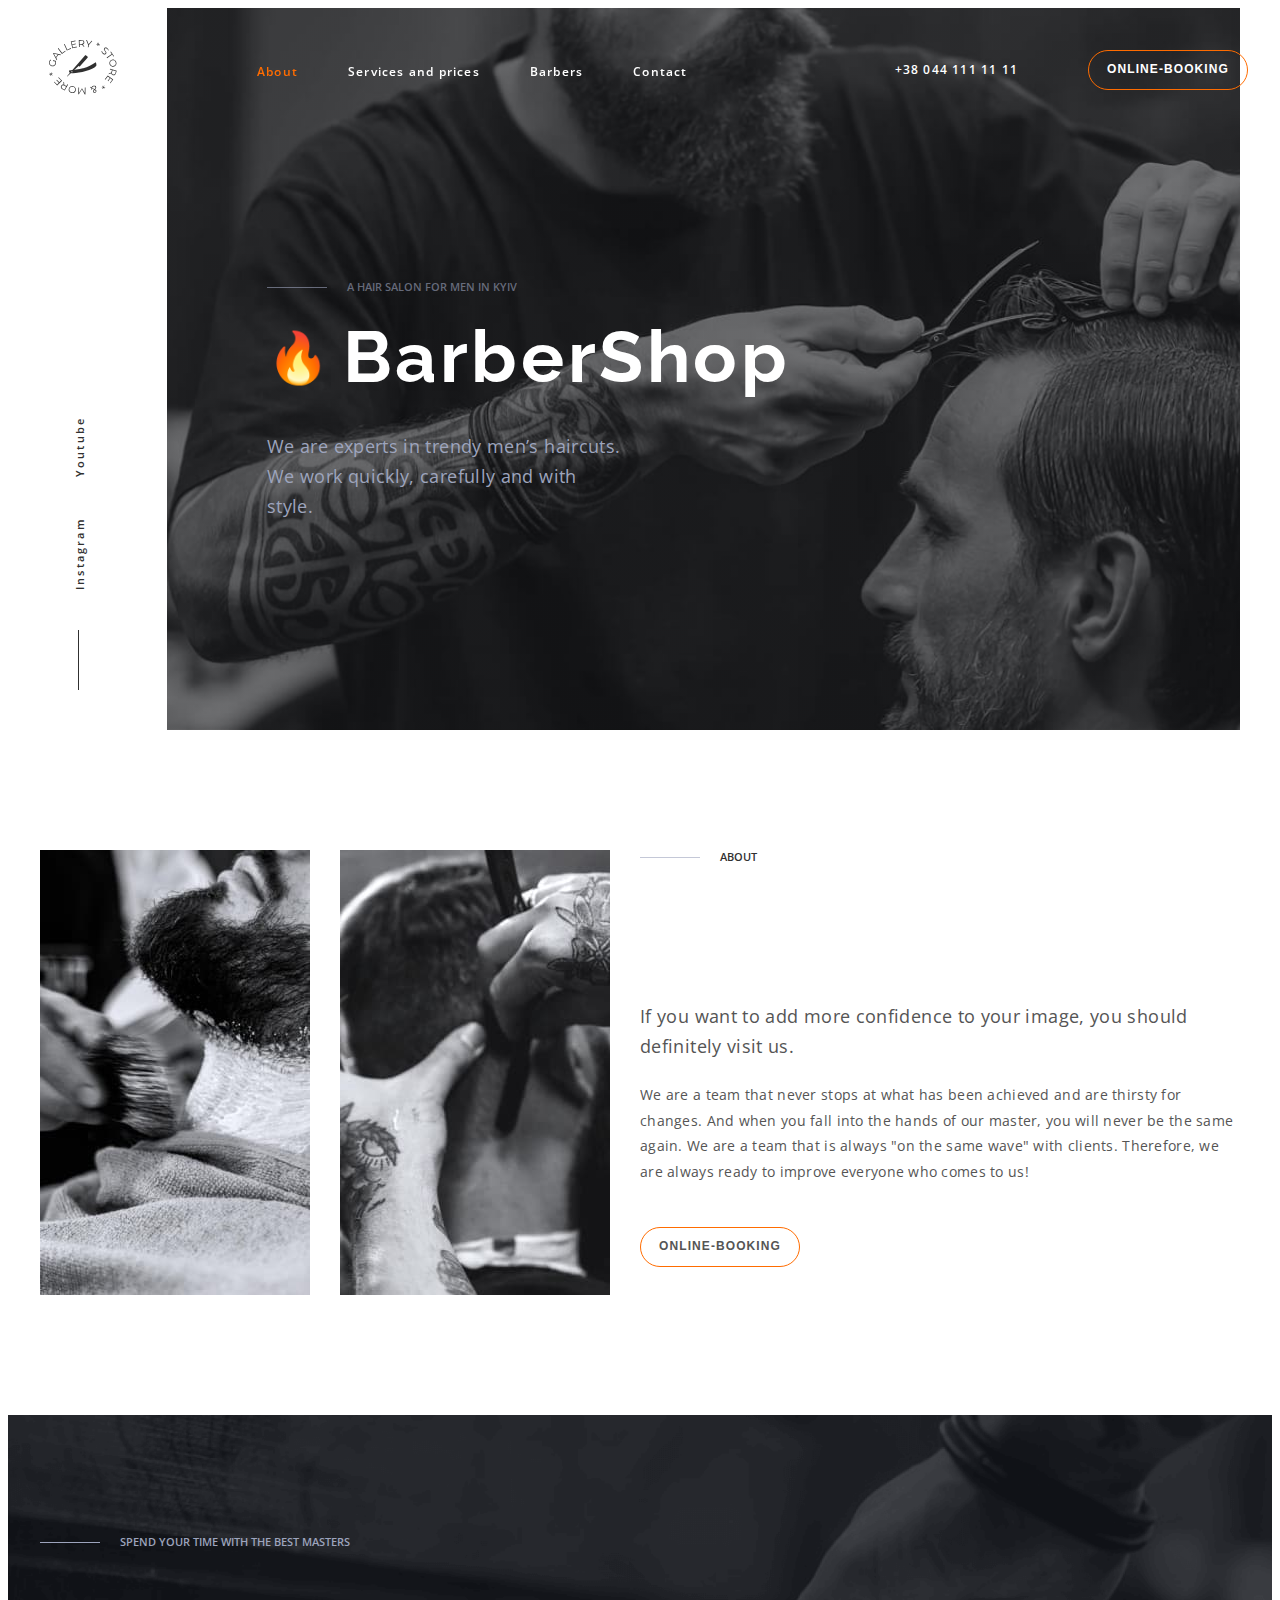
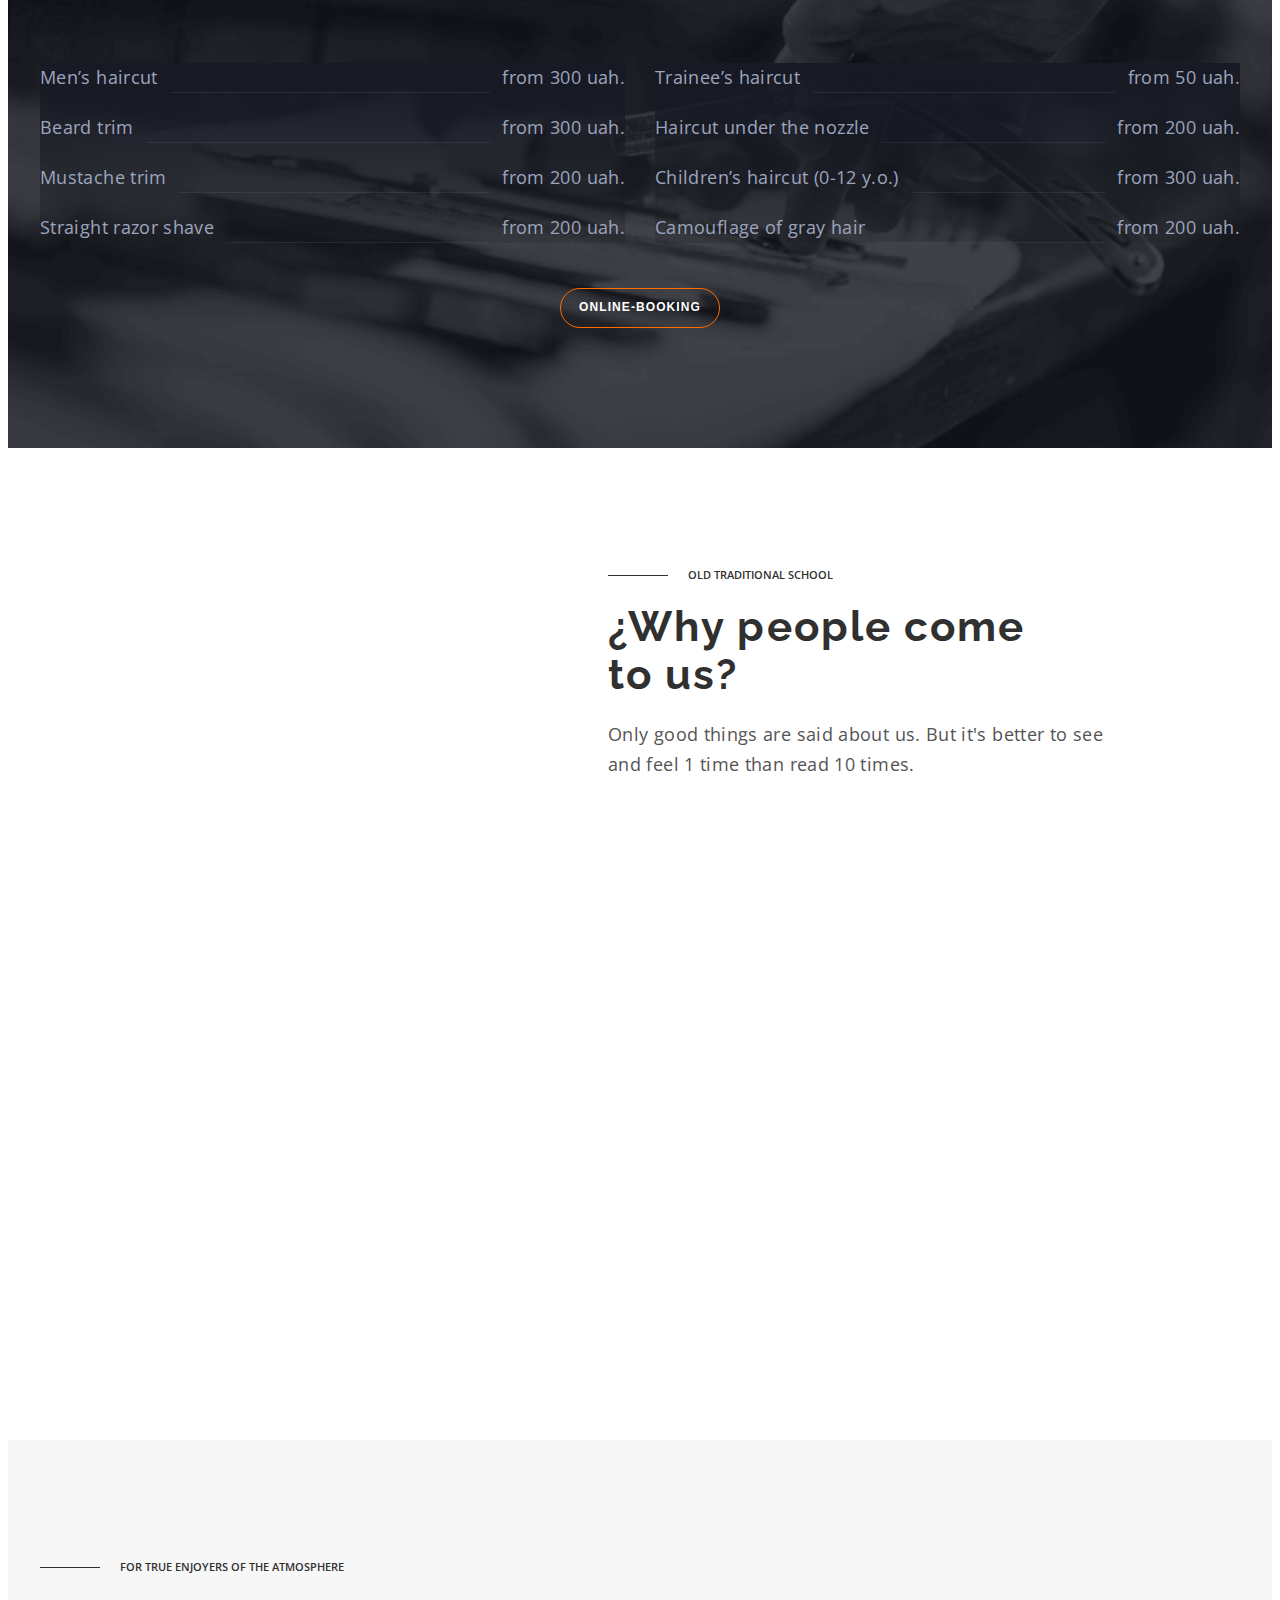
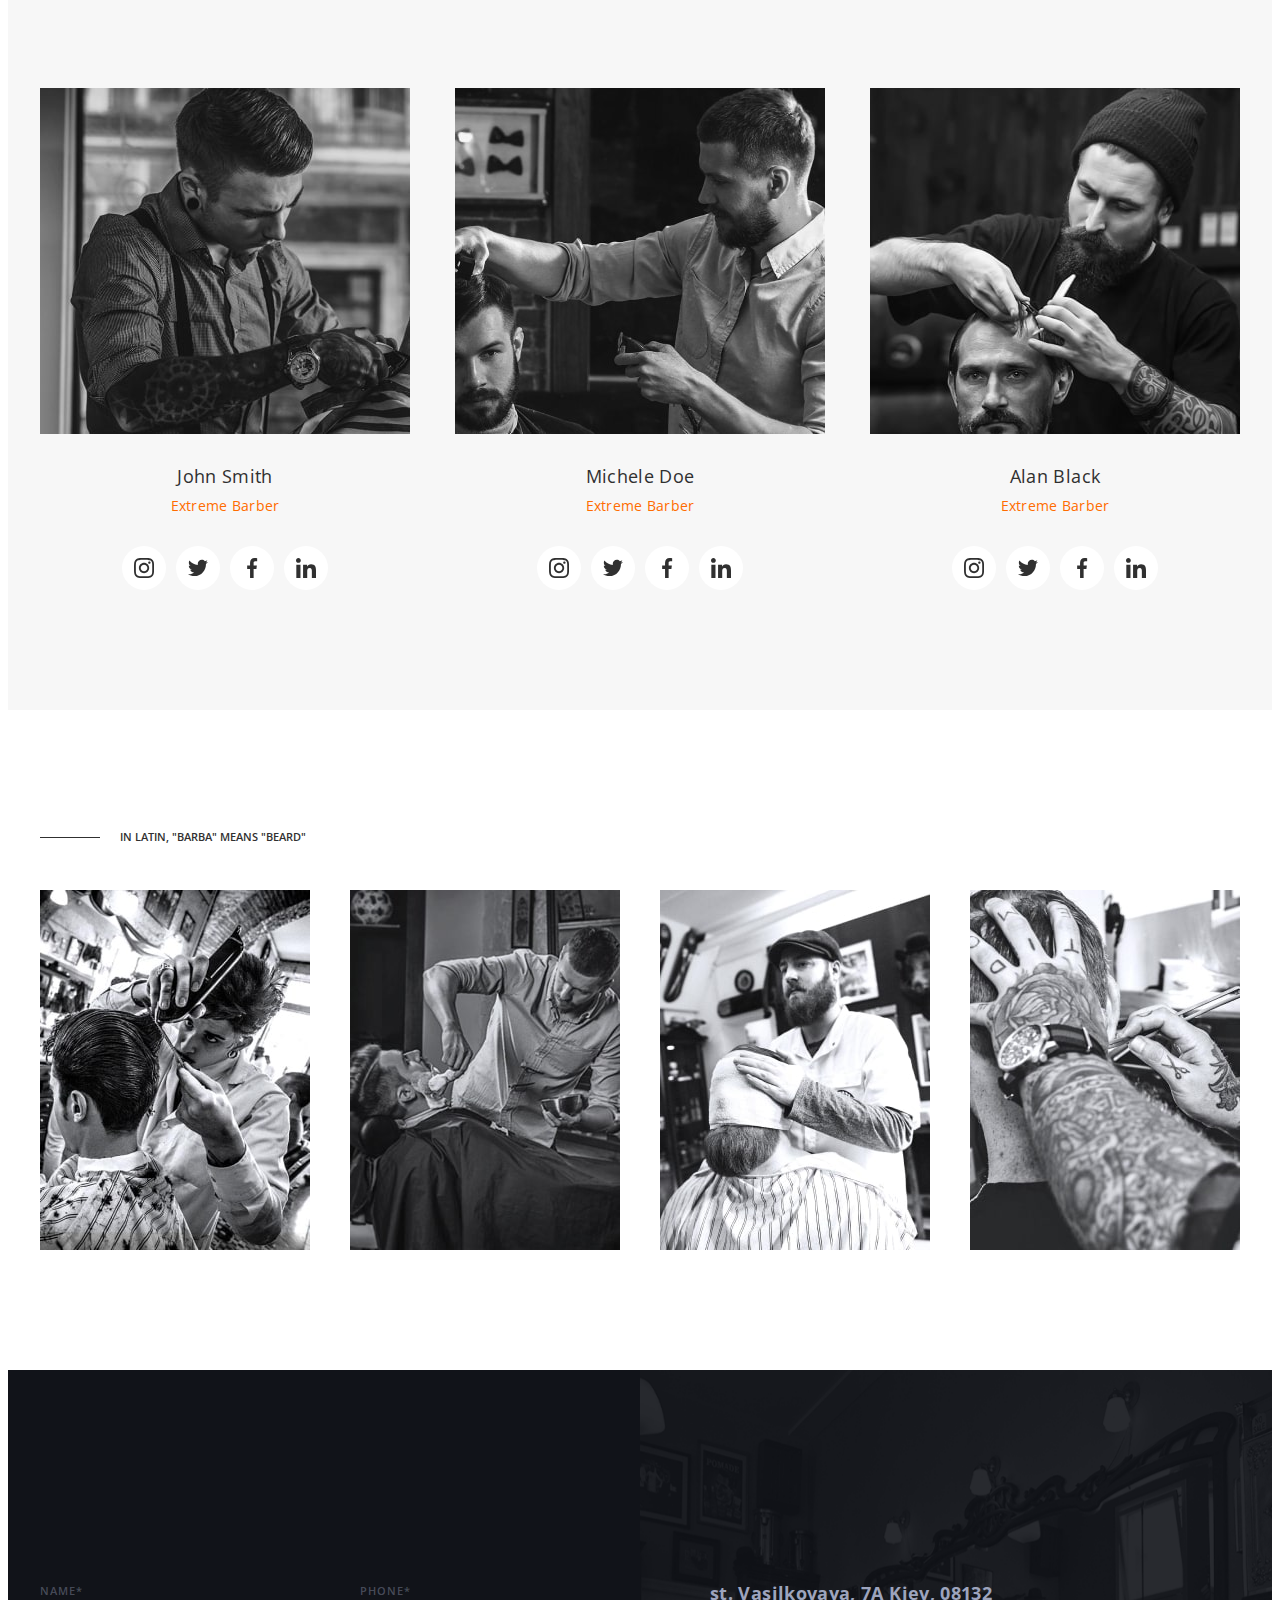
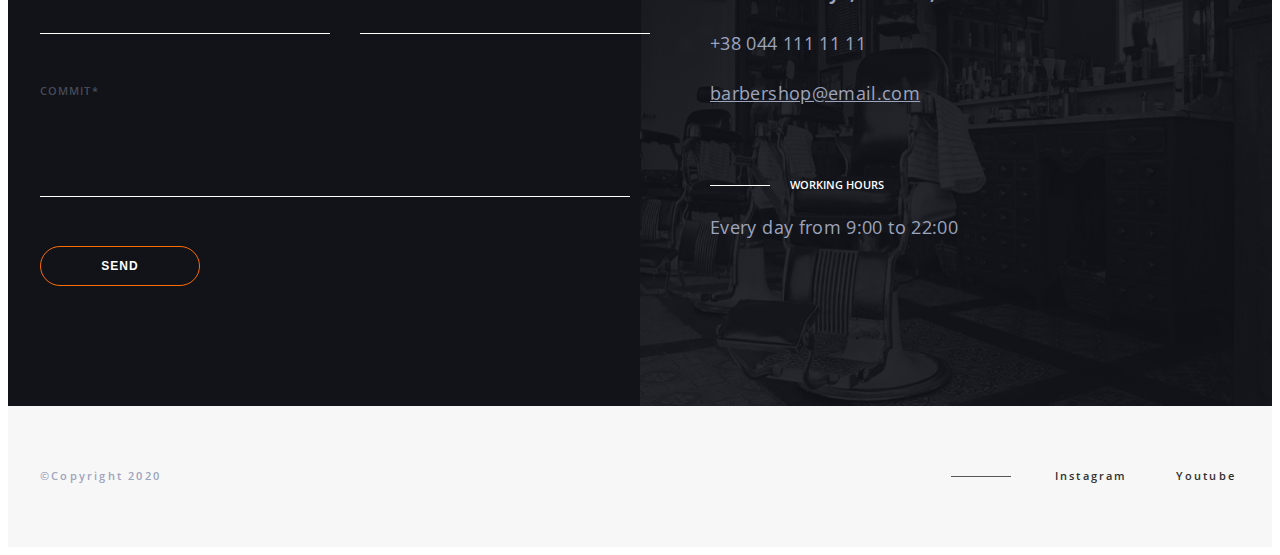
==== index.html @ 50bf875e "change" ====
<!DOCTYPE html>
<html lang="en">
  <head>
    <meta charset="UTF-8" />
    <meta http-equiv="X-UA-Compatible" content="IE=edge" />
    <meta name="viewport" content="width=device-width, initial-scale=1.0" />
    <title lang="en">&#128293;barbershop</title>
    <link rel="preconnect" href="https://fonts.googleapis.com" />
    <link rel="preconnect" href="https://fonts.gstatic.com" crossorigin />
    <link
      href="https://fonts.googleapis.com/css2?family=Open+Sans:wght@400;600;700&family=Raleway:wght@700&display=swap"
      rel="stylesheet"
    />
    <link
      rel="stylesheet"
      href="https://cdnjs.cloudflare.com/ajax/libs/modern-normalize/2.0.0/modern-normalize.min.css"
      integrity="sha512-4xo8blKMVCiXpTaLzQSLSw3KFOVPWhm/TRtuPVc4WG6kUgjH6J03IBuG7JZPkcWMxJ5huwaBpOpnwYElP/m6wg=="
      crossorigin="anonymous"
      referrerpolicy="no-referrer"
    />
    <link href="https://unpkg.com/aos@2.3.1/dist/aos.css" rel="stylesheet" />
    <link rel="stylesheet" href="./css/main.min.css" />
  </head>
  <body>
    <!-- HEADER -->
    <header class="header">
      <div class="container">
        <nav>
          <a class="header-logo" href="#">
            <svg class="header-icon" width="69" height="55">
              <use href="./images/symbol-defs.svg#icon-Logo"></use>
            </svg>
          </a>
          <ul class="header-list" data-aos="zoom-in">
            <li class="header-item">
              <a class="header-item-link link current" href="#About">About</a>
            </li>
            <li class="header-item">
              <a class="header-item-link link" href="#Services"
                >Services and prices</a
              >
            </li>
            <li class="header-item">
              <a class="header-item-link link" href="#Barbers">Barbers</a>
            </li>
            <li class="header-item">
              <a class="header-item-link link" href="#Contact">Contact</a>
            </li>
          </ul>
        </nav>
        <a class="header-tel link" href="tel:+380441111111"
          >+38 044 111 11 11</a
        >
        <button class="btn btn-header" data-open-modal type="button">
          Online-booking
        </button>
      </div>
    </header>
    <!-- MAIN -->
    <main>
      <!-- SECTION HERO -->
      <section class="hero">
        <div class="container hero-container">
          <div class="hero-network">
            <ul class="hero-list">
              <li class="hero-item">
                <a
                  class="hero-link link"
                  href="https://www.instagram.com/"
                  target="_blank"
                  rel="noopener noreferrer nofollow"
                  >Instagram</a
                >
              </li>
              <li class="hero-item">
                <a
                  class="hero-link link"
                  href="https://www.youtube.com/"
                  target="_blank"
                  rel="noopener noreferrer nofollow"
                  >Youtube</a
                >
              </li>
            </ul>
          </div>
          <div class="hero-content">
            <p class="hero-text-top">A hair salon for men in Kyiv</p>
            <h1 class="hero-title" data-aos="zoom-out">BarberShop</h1>
            <p class="hero-text-buttom">
              We are experts in trendy men’s haircuts. We work quickly,
              carefully and with style.
            </p>
          </div>
        </div>
      </section>
      <!-- SECTION ABOUT -->
      <section class="about" id="About">
        <div class="container about-container">
          <ul class="about-list">
            <li>
              <img
                src="./images/about-img-1.jpeg"
                alt="photo about us"
                width="270"
              />
            </li>
            <li>
              <img
                src="./images/about-img-2.jpeg"
                alt="photo about us"
                width="270"
              />
            </li>
          </ul>
          <div class="about-text">
            <p class="about-text-top">About</p>
            <h2 class="about-text-title" data-aos="fade-right">
              Best Barbershop in your city
            </h2>
            <p class="about-text-two">
              If you want to add more confidence to your image, you should
              definitely visit us.
            </p>
            <p class="about-text-bottom">
              We are a team that never stops at what has been achieved and are
              thirsty for changes. And when you fall into the hands of our
              master, you will never be the same again. We are a team that is
              always "on the same wave" with clients. Therefore, we are always
              ready to improve everyone who comes to us!
            </p>
            <button class="btn btn-primary" type="button">
              ONLINE-BOOKING
            </button>
          </div>
        </div>
      </section>
      <!-- SECTION PRICES -->
      <section class="prices" id="Services">
        <div class="container prices-container">
          <p class="text">Spend your time with the best masters</p>
          <h2 class="prices-title" data-aos="fade-right">
            Services and prices
          </h2>
          <div class="prices-block">
            <ul class="prices-list prices-list-gradientleft">
              <li class="prices-item">
                <p class="prices-text">Men’s haircut</p>
                <p class="prices-text z">from 300 uah.</p>
              </li>
              <li class="prices-item">
                <p class="prices-text">Beard trim</p>
                <p class="prices-text z">from 300 uah.</p>
              </li>
              <li class="prices-item">
                <p class="prices-text">Mustache trim</p>
                <p class="prices-text">from 200 uah.</p>
              </li>
              <li class="prices-item">
                <p class="prices-text">Straight razor shave</p>
                <p class="prices-text">from 200 uah.</p>
              </li>
            </ul>
            <ul class="prices-list prices-list-gradientright">
              <li class="prices-item">
                <p class="prices-text">Trainee’s haircut</p>
                <p class="prices-text">from 50 uah.</p>
              </li>
              <li class="prices-item">
                <p class="prices-text">Haircut under the nozzle</p>
                <p class="prices-text">from 200 uah.</p>
              </li>
              <li class="prices-item">
                <p class="prices-text">Children’s haircut (0-12 y.o.)</p>
                <p class="prices-text">from 300 uah.</p>
              </li>
              <li class="prices-item">
                <p class="prices-text">Camouflage of gray hair</p>
                <p class="prices-text">from 200 uah.</p>
              </li>
            </ul>
          </div>
          <button class="btn btn-prices" data-open-modal type="button">
            online-booking
          </button>
        </div>
      </section>
      <!-- SECTION OLD TRADITIONAL SCHOOL -->
      <section class="oldschool">
        <div class="container oldschool-container">
          <ul
            class="oldschool-list"
            data-aos="flip-left"
            data-aos-easing="ease-out-cubic"
            data-aos-duration="2000"
          >
            <li class="oldschool-item">
              <span class="oldschool-span">600</span>
              <p class="oldschool-item-text">Satisfied customers per day</p>
            </li>
            <li class="oldschool-item">
              <span class="oldschool-span">50</span>
              <p class="oldschool-item-text">Awards for excellent service</p>
            </li>
            <li class="oldschool-item">
              <span class="oldschool-span">20</span>
              <p class="oldschool-item-text">Kyiv’s best barbers</p>
            </li>
            <li class="oldschool-item">
              <span class="oldschool-span">100</span>
              <p class="oldschool-item-text">Gifts for regular customers</p>
            </li>
          </ul>
          <div class="oldschool-block">
            <p class="oldschool-text">Old traditional school</p>
            <h2 class="oldschool-title">¿Why people come to us?</h2>
            <p class="oldschool-text-buttom">
              Only good things are said about us. But it's better to see and
              feel 1 time than read 10 times.
            </p>
          </div>
        </div>
      </section>
      <!-- SECTION OUR BARBERS -->
      <section class="barbers" id="Barbers">
        <div class="container">
          <p class="barbers-text">For true enjoyers of the atmosphere</p>
          <h2 class="barbers-title" data-aos="fade-right">Our barbers</h2>
          <ul class="barbers-list">
            <li class="barbers-item">
              <div class="barbers-block-overlame">
                <img
                  src="./images/barbers-img-1.jpeg"
                  alt="photo John Smith"
                  width="370"
                />
                <p class="barber-text-overlame">
                  Lorem ipsum dolor sit amet consectetur, adipisicing elit. Ea
                  voluptate quas sint molestiae vero. Ea itaque provident
                  quidem! Ut quaerat quo neque facere fugit necessitatibus
                  consectetur, corrupti voluptas reprehenderit sed ab similique
                  officia distinctio ipsam alias est. Similique, totam
                  architecto! Lorem ipsum dolor sit amet consectetur adipisicing
                  elit. Illum sapiente possimus iure nobis quo nam quaerat vel,
                  minus eligendi nesciunt repudiandae doloribus repellat magnam
                  voluptatem tempora! Repellendus est fugiat cumque?200 Lorem
                  ipsum dolor sit amet consectetur adipisicing elit. Facilis,
                  placeat fuga non laudantium ratione id molestias nulla eius
                  aliquam voluptatum nihil explicabo asperiores eaque accusamus
                  maxime, eligendi quod tenetur perspiciatis distinctio adipisci
                  eveniet neque veniam. Accusamus, placeat nam itaque fugit sed
                  explicabo natus unde quod. Et laborum repudiandae vitae! Autem
                  atque laborum dolores incidunt. Distinctio eligendi ea quam
                  dolorem sapiente nihil, rem sit dolor similique! Beatae,
                  consequatur laborum officiis incidunt tempora, illo, totam ad
                  ipsum obcaecati velit recusandae nesciunt temporibus vel rem
                  quis autem atque blanditiis numquam minus eum ea inventore!
                  Sapiente facilis unde mollitia quas recusandae similique totam
                  sit debitis exercitationem ratione in, voluptates distinctio
                  sunt labore perferendis accusamus numquam eius. Recusandae
                  earum molestias dignissimos labore fugit eveniet ipsa
                  architecto aperiam nulla fuga libero qui debitis doloremque
                  modi, quaerat consectetur dolorum natus sed maxime! Est sunt
                  quibusdam earum, nostrum quis eveniet vel numquam quisquam
                  hic, facilis voluptates, maxime rerum veritatis. Minima
                  exercitationem quae ratione eum. In, veritatis. Tenetur
                  aliquid reprehenderit distinctio mollitia aliquam perspiciatis
                  fugiat, corporis doloribus saepe cupiditate quod repudiandae
                  magni voluptate quidem eius maxime ratione eaque repellat
                  consequuntur laborum vero suscipit, sint reiciendis quis.
                  Quos, tempora ipsa debitis dignissimos distinctio adipisci
                  nobis natus aliquid minima dolores beatae!
                </p>
              </div>
              <div>
                <h3 class="barbers-title-two">John Smith</h3>
                <p class="barbers-text-two">Extreme Barber</p>
                <ul class="barbers-list-network">
                  <li class="barbers-item-network">
                    <a class="barbers-link link" href="#">
                      <svg class="barbers-icon" width="20" height="20">
                        <use
                          href="./images/symbol-defs.svg#icon-instagram"
                        ></use>
                      </svg>
                    </a>
                  </li>
                  <li class="barbers-item-network">
                    <a class="barbers-link link" href="">
                      <svg class="barbers-icon" width="20" height="20">
                        <use href="./images/symbol-defs.svg#icon-twitter"></use>
                      </svg>
                    </a>
                  </li>
                  <li class="barbers-item-network">
                    <a class="barbers-link link" href="">
                      <svg class="barbers-icon" width="20" height="20">
                        <use
                          href="./images/symbol-defs.svg#icon-facebook"
                        ></use>
                      </svg>
                    </a>
                  </li>
                  <li class="barbers-item-network">
                    <a class="barbers-link link" href="">
                      <svg class="barbers-icon" width="20" height="20">
                        <use
                          href="./images/symbol-defs.svg#icon-linkedin"
                        ></use>
                      </svg>
                    </a>
                  </li>
                </ul>
              </div>
            </li>
            <li class="barbers-item">
              <div class="barbers-block-overlame">
                <img
                  src="./images/barbers-img-2.jpeg"
                  alt="photo Michele Doe"
                  width="370"
                />
                <p class="barber-text-overlame">
                  Lorem ipsum dolor sit amet consectetur, adipisicing elit. Ea
                  voluptate quas sint molestiae vero. Ea itaque provident
                  quidem! Ut quaerat quo neque facere fugit necessitatibus
                  consectetur, corrupti voluptas reprehenderit sed ab similique
                  officia distinctio ipsam alias est. Similique, totam
                  architecto!
                </p>
              </div>
              <div>
                <h3 class="barbers-title-two">Michele Doe</h3>
                <p class="barbers-text-two">Extreme Barber</p>
                <ul class="barbers-list-network">
                  <li class="barbers-item-network">
                    <a class="barbers-link link" href="">
                      <svg class="barbers-icon" width="20" height="20">
                        <use
                          href="./images/symbol-defs.svg#icon-instagram"
                        ></use>
                      </svg>
                    </a>
                  </li>
                  <li class="barbers-item-network">
                    <a class="barbers-link link" href="">
                      <svg class="barbers-icon" width="20" height="20">
                        <use href="./images/symbol-defs.svg#icon-twitter"></use>
                      </svg>
                    </a>
                  </li>
                  <li class="barbers-item-network">
                    <a class="barbers-link link" href="">
                      <svg class="barbers-icon" width="20" height="20">
                        <use
                          href="./images/symbol-defs.svg#icon-facebook"
                        ></use>
                      </svg>
                    </a>
                  </li>
                  <li class="barbers-item-network">
                    <a class="barbers-link link" href="">
                      <svg class="barbers-icon" width="20" height="20">
                        <use
                          href="./images/symbol-defs.svg#icon-linkedin"
                        ></use>
                      </svg>
                    </a>
                  </li>
                </ul>
              </div>
            </li>
            <li class="barbers-item">
              <div class="barbers-block-overlame">
                <img
                  src="./images/barbers-img-3.jpeg"
                  alt="photo Alan Black"
                  width="370"
                />
                <p class="barber-text-overlame">
                  Lorem ipsum dolor sit amet consectetur, adipisicing elit. Ea
                  voluptate quas sint molestiae vero. Ea itaque provident
                  quidem! Ut quaerat quo neque facere fugit necessitatibus
                  consectetur, corrupti voluptas reprehenderit sed ab similique
                  officia distinctio ipsam alias est. Similique, totam
                  architecto!
                </p>
              </div>
              <div>
                <h3 class="barbers-title-two">Alan Black</h3>
                <p class="barbers-text-two">Extreme Barber</p>
                <ul class="barbers-list-network">
                  <li class="barbers-item-network">
                    <a class="barbers-link link" href="">
                      <svg class="barbers-icon" width="20" height="20">
                        <use
                          href="./images/symbol-defs.svg#icon-instagram"
                        ></use>
                      </svg>
                    </a>
                  </li>
                  <li class="barbers-item-network">
                    <a class="barbers-link link" href="">
                      <svg class="barbers-icon" width="20" height="20">
                        <use href="./images/symbol-defs.svg#icon-twitter"></use>
                      </svg>
                    </a>
                  </li>
                  <li class="barbers-item-network">
                    <a class="barbers-link link" href="">
                      <svg class="barbers-icon" width="20" height="20">
                        <use
                          href="./images/symbol-defs.svg#icon-facebook"
                        ></use>
                      </svg>
                    </a>
                  </li>
                  <li class="barbers-item-network">
                    <a class="barbers-link link" href="">
                      <svg class="barbers-icon" width="20" height="20">
                        <use
                          href="./images/symbol-defs.svg#icon-linkedin"
                        ></use>
                      </svg>
                    </a>
                  </li>
                </ul>
              </div>
            </li>
          </ul>
        </div>
      </section>

      <!-- SECTION PHOTOS -->
      <section class="photos">
        <div class="container">
          <h2 class="visually-hidden">Gallery</h2>
          <p class="photos-text">In Latin, "barba" means "beard"</p>
          <ul class="photos-list">
            <li class="photos-item">
              <img
                src="./images/gallery-img-1.jpeg"
                alt="haircut"
                width="270"
              />
            </li>
            <li class="photos-item">
              <img
                src="./images/gallery-img-2.jpeg"
                alt="haircut"
                width="270"
              />
            </li>
            <li class="photos-item">
              <img
                src="./images/gallery-img-3.jpeg"
                alt="haircut"
                width="270"
              />
            </li>
            <li class="photos-item">
              <img
                src="./images/gallery-img-4.jpeg"
                alt="haircut"
                width="270"
              />
            </li>
          </ul>
        </div>
      </section>
      <!-- SECTION CONTACTS -->
      <section class="section-contacts" id="Contact">
        <div class="container contacts-container">
          <div class="left-contacts">
            <h2 class="left-contacts-title" data-aos="fade-right">
              Online-booking
            </h2>
            <form>
              <div class="form-booking">
                <label class="form-booking-label">
                  Name*
                  <input type="text" name="name" />
                </label>
                <label class="form-booking-label">
                  Phone*
                  <input type="tel" name="tel" />
                </label>
              </div>
              <div class="form-commit">
                <label class="form-commit-label">
                  Commit*
                  <textarea name="commit"></textarea>
                </label>
              </div>
            </form>
            <button class="btn btn-footer" data-open-modal type="button">
              send
            </button>
          </div>
          <div class="right-contacts">
            <h2 class="contacts-title" data-aos="fade-right">Contacts</h2>
            <address class="address">
              <ul class="address-list">
                <li class="address-item">
                  <a
                    class="address-link location link"
                    href="https://goo.gl/maps/URWSLenL7cw4LXXL9"
                    target="_blank"
                    rel="noopener noreferrer nofollow"
                  >
                    st. Vasilkovaya, 7A Kiev, 08132
                  </a>
                </li>
                <li class="address-item">
                  <a class="address-link link" href="tel:+380441111111">
                    +38 044 111 11 11
                  </a>
                </li>
                <li class="address-item">
                  <a
                    class="address-link link underline-email"
                    href="mailto:barbershop@email.com"
                  >
                    barbershop@email.com
                  </a>
                </li>
              </ul>
            </address>
            <p class="address-text-work">Working hours</p>
            <p class="address-text-time">Every day from 9:00 to 22:00</p>
          </div>
        </div>
      </section>
    </main>
    <!-- SECTION FOOTER -->
    <footer>
      <div class="footer container">
        <p class="footer-text">&#169;Copyright 2020</p>
        <ul class="footer-list">
          <li class="footer-item">
            <a
              class="link"
              href="https://www.instagram.com/"
              target="_blank"
              rel="noopener noreferrer nofollow"
              >Instagram</a
            >
          </li>
          <li class="footer-item">
            <a
              class="link z"
              href="https://www.youtube.com/"
              target="_blank"
              rel="noopener noreferrer nofollow"
              >Youtube</a
            >
          </li>
        </ul>
      </div>
    </footer>
    <div class="backdrop is-hidden" data-backdrop>
      <div class="modal">
        <button type="button" class="modal-btn" data-close-modal>X</button>
        <p class="modal-text">Make an appointment for a haircut</p>

        <form>
          <div class="form-frame">
            <input
              class="form-input"
              type="text"
              name="user-name"
              autofocus
              placeholder=" "
              required
            />
            <label class="form-label">
              Name
              <!-- <span>
                <svg width="18" height="18">
                  <use href="./images/symbol-defs.svg#icon-user"></use>
                </svg>
              </span> -->
            </label>
          </div>
          <div class="form-frame">
            <input
              class="form-input"
              type="tel"
              name="user-tel"
              placeholder=" "
              required
            />
            <label class="form-label">
              Phone
              <!-- <span>
                <svg width="18" height="18">
                  <use href="./images/symbol-defs.svg#icon-phone-modal"></use>
                </svg>
              </span> -->
            </label>
          </div>
          <div class="form-frame">
            <input
              class="form-input"
              type="email"
              name="user-mail"
              placeholder=" "
              required
            />
            <label class="form-label">
              Email
              <!-- <span>
                <svg class="modal-icon" width="18" height="18">
                  <use href="./images/symbol-defs.svg#icon-email"></use>
                </svg>
              </span> -->
            </label>
          </div>
          <div class="form-texarea">
            <textarea
              class="form-input"
              name="commit"
              placeholder="Commit..."
              rows="10"
            ></textarea>
          </div>
          <div class="form-frame">
            <input
              class="form-accept visually-hidden"
              type="checkbox"
              name="policy"
              id="vector"
            />
            <label for="vector" id="policy" class="check-text">
              <span>
                <svg class="check-icon">
                  <use href="./images/symbol-defs.svg#icon-vector"></use>
                </svg>
              </span>
              I accept the terms

              <a href="#" class="police-link">policy</a>
            </label>
          </div>

          <button type="submit" class="btn btn-form">Send</button>
        </form>
      </div>
    </div>
    <script>
      (() => {
        const refs = {
          openModalBtn: document.querySelector("[data-open-modal]"),
          closeModalBtn: document.querySelector("[data-close-modal]"),
          backdrop: document.querySelector("[data-backdrop]"),
        };

        refs.openModalBtn.addEventListener("click", toggleModal);
        refs.closeModalBtn.addEventListener("click", toggleModal);

        refs.backdrop.addEventListener("click", logBackdropClick);

        function toggleModal() {
          document.body.classList.toggle("modal-open");
          refs.backdrop.classList.toggle("is-hidden");
        }
        //  function toggleModal() {
        //    refs.backdrop.classList.toggle("is-hidden");
        //  }
      })();
    </script>
    <script src="https://unpkg.com/aos@2.3.1/dist/aos.js"></script>
    <script>
      AOS.init();
    </script>
  </body>
</html>
---- css/main.min.css ----
body{font-family:OpenSans-Regular400;font-family:"Open Sans",sans-serif;background-color:var(--bodycolor)}p,h1,h2,h3,h4,h5,h6{margin:0}ul,ol{margin:0;padding-left:0}button{cursor:pointer;margin:0;padding:0}img{display:block}a{text-decoration:none}ul{list-style:none}@font-face{font-family:OpenSans-Regular400;src:url(./fonts/Open_Sans/static/OpenSans-Regular.ttf)}@font-face{font-family:OpenSans-SemiBold600;src:url(./fonts/Open_Sans/static/OpenSans-SemiBold.ttf)}@font-face{font-family:OpenSans-Bolt700;src:url(./fonts/Open_Sans/static/OpenSans-Bold.ttf)}@font-face{font-family:Raleway-Bolt700;src:url(./fonts/Raleway/static/Raleway-Bold.ttf)}:root{--body-color: #e5e5e5;--white-color: #ffffff;--barbers-section: #f7f7f7;--hover-color: #ff6c00;--accent-color: #ff6c00;--second-color: #9da4bd;--text-color: #303030;--title-color: #303030;--text-color-secondary: #555555;--font-weight600: 600;--font-weight700: 700}.container{width:1200px;padding-left:15px;padding-right:15px;margin:0 auto}.visually-hidden{position:absolute;width:1px;height:1px;margin:-1px;border:0;padding:0;white-space:nowrap;-webkit-clip-path:inset(100%);clip-path:inset(100%);clip:rect(0 0 0 0);overflow:hidden}.link{transition:color 250ms linear}.link:hover,.link:focus{color:var(--hover-color)}.link :active{color:#f18132}.btn{font-weight:600;font-size:12px;line-height:1.33;letter-spacing:.09em;text-transform:uppercase;cursor:pointer;min-width:160px;height:40px;border:1px solid #ff6c00;color:var(--white-color);background-color:inherit;border-radius:25px;transition:color 250ms linear,background-color 250ms linear}.btn:hover,.btn:focus{border-radius:25px;background-color:var(--accent-color);color:var(--white-color)}.btn:active{background-color:#f18132}.btn.btn-primary{color:var(--text-color-secondary)}.btn-prices{display:block;margin:0 auto}.btn-left-contacts{background-color:inherit;border:1px solid #ff6c00;border-radius:25px;color:var(--white-color)}.btn-footer{padding:12px 38px;margin-top:44px}header .container{display:flex;align-items:center}header{position:absolute;width:100%}nav{display:flex;margin-right:auto}.header{padding-top:32px;padding-bottom:32px}.header-logo{cursor:pointer}.header-icon{fill:var(--title-color);transition:fill 250ms linear}.header-icon:hover,.header-icon:focus{fill:var(--hover-color)}.header-list{display:flex;align-items:center;margin-left:130px;gap:30px}.header-item-link.current{color:var(--hover-color)}.header-item-link,.header-tel{font-weight:600;font-size:12px;line-height:1.33;letter-spacing:.1em;color:var(--white-color);padding:10px 10px}.header-tel{margin-right:60px}.hero{background-color:#fff}.hero-container{display:flex}.hero-network{width:100%;display:flex;align-items:flex-end;padding-left:27px;padding-bottom:40px;width:100px}.hero-list{transform-origin:bottom left;transform:rotate(-90deg) translateY(100%);display:flex;align-items:center;gap:40px}.hero-list::before{content:"";width:60px;height:1px;background-color:var(--text-color)}.hero-link{font-weight:600;font-size:11px;line-height:1.36;letter-spacing:.2em;color:var(--text-color)}.hero-content{flex-grow:1;padding:272px 100px 208px 100px;background-color:rgba(25,28,38,.2);background-image:linear-gradient(rgba(25, 28, 38, 0.2), rgba(25, 28, 38, 0.2)),url(../images/Slider3.jpg);background-repeat:no-repeat;background-position:center;background-size:cover}.hero-text-top{display:flex;align-items:center;gap:20px;font-weight:600;font-size:11px;line-height:1.36;text-transform:uppercase;margin-bottom:20px;color:rgba(157,164,189,.6)}.hero-text-top::before{content:"";width:60px;height:1px;background-color:rgba(157,164,189,.6)}.hero-title{display:flex;align-items:center;gap:10px;font-family:"Raleway",sans-serif;font-weight:700;font-size:72px;line-height:1.18;letter-spacing:.05em;margin-bottom:32px;color:#fff}.hero-title::before{content:"🔥";font-size:50px;background-size:contain}.hero-text-buttom{font-size:18px;line-height:1.66;letter-spacing:.02em;max-width:360px;color:var(--second-color)}.about{padding:120px 0px;background-color:var(--white-color)}.about-container{display:flex;gap:30px}.about-list{display:flex;gap:30px}.about-text-top{display:flex;gap:20px;align-items:center;font-weight:600;font-size:11px;line-height:1.36;text-transform:uppercase;margin-bottom:20px;color:var(--text-color)}.about-text-top::before{content:"";width:60px;height:1px;background-color:rgba(157,164,189,.6)}.about-text-title{font-family:"Raleway";font-weight:700;font-size:42px;line-height:1.16;letter-spacing:.05em;margin-bottom:20px;color:var(--text-color)}.about-text-two{font-size:18px;line-height:1.66;letter-spacing:.02em;margin-bottom:20px;color:var(--text-color-secondary)}.about-text-bottom{font-size:14px;line-height:1.85;letter-spacing:.02em;margin-bottom:42px;color:var(--text-color-secondary)}.prices{background-color:#111319;background-image:url(../images/img.png),linear-gradient(#111319, #111319);background-repeat:no-repeat;background-position:center;background-size:cover;padding:120px 0}.prices .text{display:flex;align-items:center;gap:20px;font-weight:600;font-size:11px;line-height:1.36;text-transform:uppercase;margin-bottom:20px;color:var(--second-color)}.prices .text::before{content:"";width:60px;height:1px;background-color:currentColor}.prices-block{display:flex;justify-content:space-between;margin-bottom:45px}.prices-list{width:calc((100% - 30px)/2)}.prices-list-gradientleft{background-image:linear-gradient(180deg, #171a24 0%, rgba(23, 26, 36, 0.2) 100%)}.prices-list-gradientright{background-image:linear-gradient(180deg, #171a24 0%, rgba(23, 26, 36, 0.2) 100%)}.prices-item{display:flex;align-items:flex-end;justify-content:space-between}.prices-item::before{content:"";flex-grow:1;order:1;width:100px;height:1px;margin:0 12px;background:rgba(157,164,189,.12)}.prices-item:not(:last-child){margin-bottom:20px}.prices-title{font-family:"Raleway";font-weight:700;font-size:42px;line-height:1.16;letter-spacing:.05em;margin-bottom:45px;color:var(--white-color)}.prices-text{font-size:18px;line-height:1.66;letter-spacing:.02em;color:var(--second-color)}.prices-text:last-child{order:1}.oldschool{padding:120px 0;background-color:var(--white-color)}.oldschool-container{display:flex;padding-left:100px;gap:130px}.oldschool-list{display:flex;width:370px;flex-wrap:wrap;justify-content:center;background-color:#fff}.oldschool-block{max-width:500px}.oldschool-item{width:170px;height:133px;text-align:center;padding:20px 24px;background:#f7f7f7}.oldschool-item:nth-child(odd){margin-right:30px}.oldschool-item:nth-child(even){margin-top:30px}.oldschool-span{font-weight:700;font-size:42px;line-height:1.35;text-align:center;letter-spacing:.05em;color:var(--text-color)}.oldschool-item-text{font-weight:600;font-size:11px;line-height:1.36;text-align:center;color:var(--text-color)}.oldschool-text{display:flex;align-items:center;gap:20px;font-weight:600;font-size:11px;line-height:1.36;text-transform:uppercase;margin-bottom:20px;color:var(--text-color)}.oldschool-text::before{content:"";width:60px;height:1px;background-color:currentColor}.oldschool-title{font-family:"Raleway";font-weight:700;font-size:42px;max-width:430px;line-height:1.16;letter-spacing:.05em;margin-bottom:20px;color:var(--text-color)}.oldschool-text-buttom{font-size:18px;line-height:1.66;letter-spacing:.02em;color:var(--text-color-secondary)}.barbers{padding:120px 0;background-color:var(--barbers-section)}.barbers-text{display:flex;align-items:center;gap:20px;font-weight:600;font-size:11px;line-height:1.36;text-transform:uppercase;margin-bottom:20px;color:var(--text-color)}.barbers-text::before{content:"";width:60px;height:1px;background-color:currentColor}.barbers-title{font-family:"Raleway";font-weight:700;font-size:42px;line-height:1.16;letter-spacing:.05em;margin-bottom:45px;color:var(--text-color)}.barbers-list{display:flex;gap:30px;justify-content:space-between}.barbers-block-overlame{position:relative;margin-bottom:30px;overflow:hidden}.barber-text-overlame{position:absolute;width:100%;top:0;height:0;height:100%;font-size:14px;line-height:1.35;letter-spacing:.02em;color:#fff;padding:10px;background-color:rgba(255,106,0,.6784313725);transform:translateY(100%);transition:transform 250ms linear;overflow:scroll}.barbers-item:hover .barber-text-overlame{transform:translateY(0%)}.barbers-title-two{font-weight:400;font-size:18px;line-height:1.38;text-align:center;letter-spacing:.02em;margin-bottom:8px;color:var(--text-color)}.barbers-text-two{font-size:14px;line-height:1.35;text-align:center;letter-spacing:.02em;margin-bottom:30px;color:var(--accent-color)}.barbers-list-network{display:flex;gap:10px;justify-content:center}.barbers-link{width:44px;height:44px;border-radius:50%;background-color:#fff;display:flex;justify-content:center;align-items:center;fill:var(--title-color);transition:fill 250ms linear,background-color 250ms linear}.barbers-link:hover,.barbers-link:focus{fill:#fff;background-color:var(--hover-color)}.barbers-icon{fill:inherit}.photos{padding:120px 0;background-color:var(--white-color)}.photos-text{display:flex;align-items:center;gap:20px;font-weight:600;font-size:11px;line-height:1.36;text-transform:uppercase;margin-bottom:45px;color:var(--text-color)}.photos-text::before{content:"";width:60px;height:1px;background-color:currentColor}.photos-list{display:flex;gap:30px;justify-content:space-between}.section-contacts{background-color:#111319;background-image:url(../images/Bg.png);background-repeat:no-repeat;background-position:right;background-size:50% 100%;padding:120px 0}.contacts-container{display:flex}.left-contacts{max-width:570px;flex-grow:1}.left-contacts-title{font-family:"Raleway";font-weight:700;font-size:42px;line-height:1.16;letter-spacing:.05em;color:var(--white-color);margin-bottom:44px}.form-booking{display:flex;margin-bottom:44px}.form-booking-label{display:inline-block;color:rgba(157,164,189,.4);font-size:11px;font-family:Open Sans;font-weight:600;letter-spacing:1.1px;text-transform:uppercase}.form-booking-label:not(:last-child){margin-right:30px}.form-booking-label input{width:270px;padding:10px;background-color:rgba(0,0,0,0);border:0;border-bottom:1px solid #fff;color:#fff;outline:none}.form-booking-label:focus-within,.form-commit-label:focus-within{color:#fff}.form-commit-label{color:rgba(157,164,189,.4);font-size:11px;font-family:Open Sans;font-weight:600;letter-spacing:1.1px;text-transform:uppercase}.form-commit-label textarea{width:100%;min-height:76px;background-color:rgba(0,0,0,0);border:0;padding:10px;border-bottom:1px solid #fff;color:#fff;font-size:11px;font-family:Open Sans;font-weight:600;letter-spacing:1.1px;text-transform:uppercase;outline:none}.right-contacts{flex-grow:1;padding-left:100px}.contacts-title{font-family:"Raleway";font-weight:700;font-size:42px;line-height:1.16;letter-spacing:.05em;margin-bottom:40px;color:#fff}.address-item{margin-top:20px}.address-link{font-style:normal;font-size:18px;line-height:1.66;letter-spacing:.02em;color:var(--second-color)}.underline-email{text-decoration:underline}.location{font-weight:700}.address-text-work{display:flex;align-items:center;gap:20px;font-weight:600;font-size:11px;line-height:1.36;text-transform:uppercase;margin-top:70px;color:var(--white-color)}.address-text-work::before{content:"";width:60px;height:1px;background-color:currentColor}.address-text-time{font-size:18px;line-height:1.66;letter-spacing:.02em;margin-top:20px;color:var(--second-color)}.backdrop{position:fixed;top:0;left:0;width:100%;height:100%;background-color:rgba(157,164,189,.4705882353);transition:opacity 300ms linear,visibility 300ms linear}.modal{position:absolute;top:50%;left:50%;width:520px;padding:40px;background-color:#fff;transform:translate(-50%, -50%) scaleY(1);transition:transform 300ms linear;border:1px solid var(--hover-color)}.is-hidden{opacity:0;visibility:hidden;pointer-events:none}.backdrop.is-hidden .modal{transform:translate(-50%, -50%) scaleY(0)}.modal-btn{position:absolute;top:10px;right:10px;width:40px;height:40px;border:2px solid var(--hover-color);color:var(--text-color-secondary);margin:0;padding:0;border-radius:50%;transform:scale(1)}.modal-btn:hover{transform:scale(1.1)}.modal-text{color:var(--text-color-secondary);text-align:center;font-size:20px;font-family:Roboto;font-weight:700;letter-spacing:.6px;margin-bottom:40px}.form-frame{position:relative;margin-bottom:30px}.form-input{position:relative;color:var(--text-color);font-size:14px;font-family:Roboto;line-height:24px;width:100%;padding:10px 10px;border-radius:4px;border:1px solid rgba(33,33,33,.2);outline:none}.form-input:focus{border:1px solid var(--hover-color)}.form-input:focus+.form-label{transform:translateY(-40px)}.form-input:not(:-moz-placeholder-shown)+.form-label{transform:translateY(-40px)}.form-input:not(:-ms-input-placeholder)+.form-label{transform:translateY(-40px)}.form-input:not(:placeholder-shown)+.form-label{transform:translateY(-40px)}.form-label{position:absolute;top:50%;left:0;color:#757575;font-size:12px;font-family:Roboto;letter-spacing:.12px;transform:translateY(-50%);padding-left:10px}.form-texarea{margin-bottom:5px}textarea{resize:none}.btn-form{background-color:#ff6c00;transition:color 250ms linear,background-color 250ms linear}.btn-form:hover,.btn-form:focus{background-color:var(--white-color);color:var(--text-color-secondary)}.btn-form:active{background-color:#f9f5f2}.check-text{color:#757575;font-size:12px;font-family:Roboto;letter-spacing:.12px}.check-text span{border-radius:4px}.police-link{text-decoration:underline}.check-icon{width:12px;height:12px;border-radius:2px;border:1px solid var(--text-color-secondary);fill:rgba(0,0,0,0)}.form-accept:checked+.check-text span .check-icon{background-color:#ff6c00;border:none;fill:#fff}footer{background-color:var(--barbers-section)}.footer{display:flex;justify-content:space-between;align-items:baseline;align-items:center;padding:55px 15px}.footer-text{font-weight:600;font-size:11px;line-height:1.36;letter-spacing:.2em;color:var(--second-color)}.footer-list{display:flex;align-items:center;gap:40px}.footer-list::before{content:"";width:60px;height:1px;background-color:#555}.footer-item{display:flex}.footer-item .link{padding:8px 4px}.footer-item a{font-weight:600;font-size:11px;line-height:1.36;letter-spacing:.2em;color:var(--text-color)}/*# sourceMappingURL=main.min.css.map */
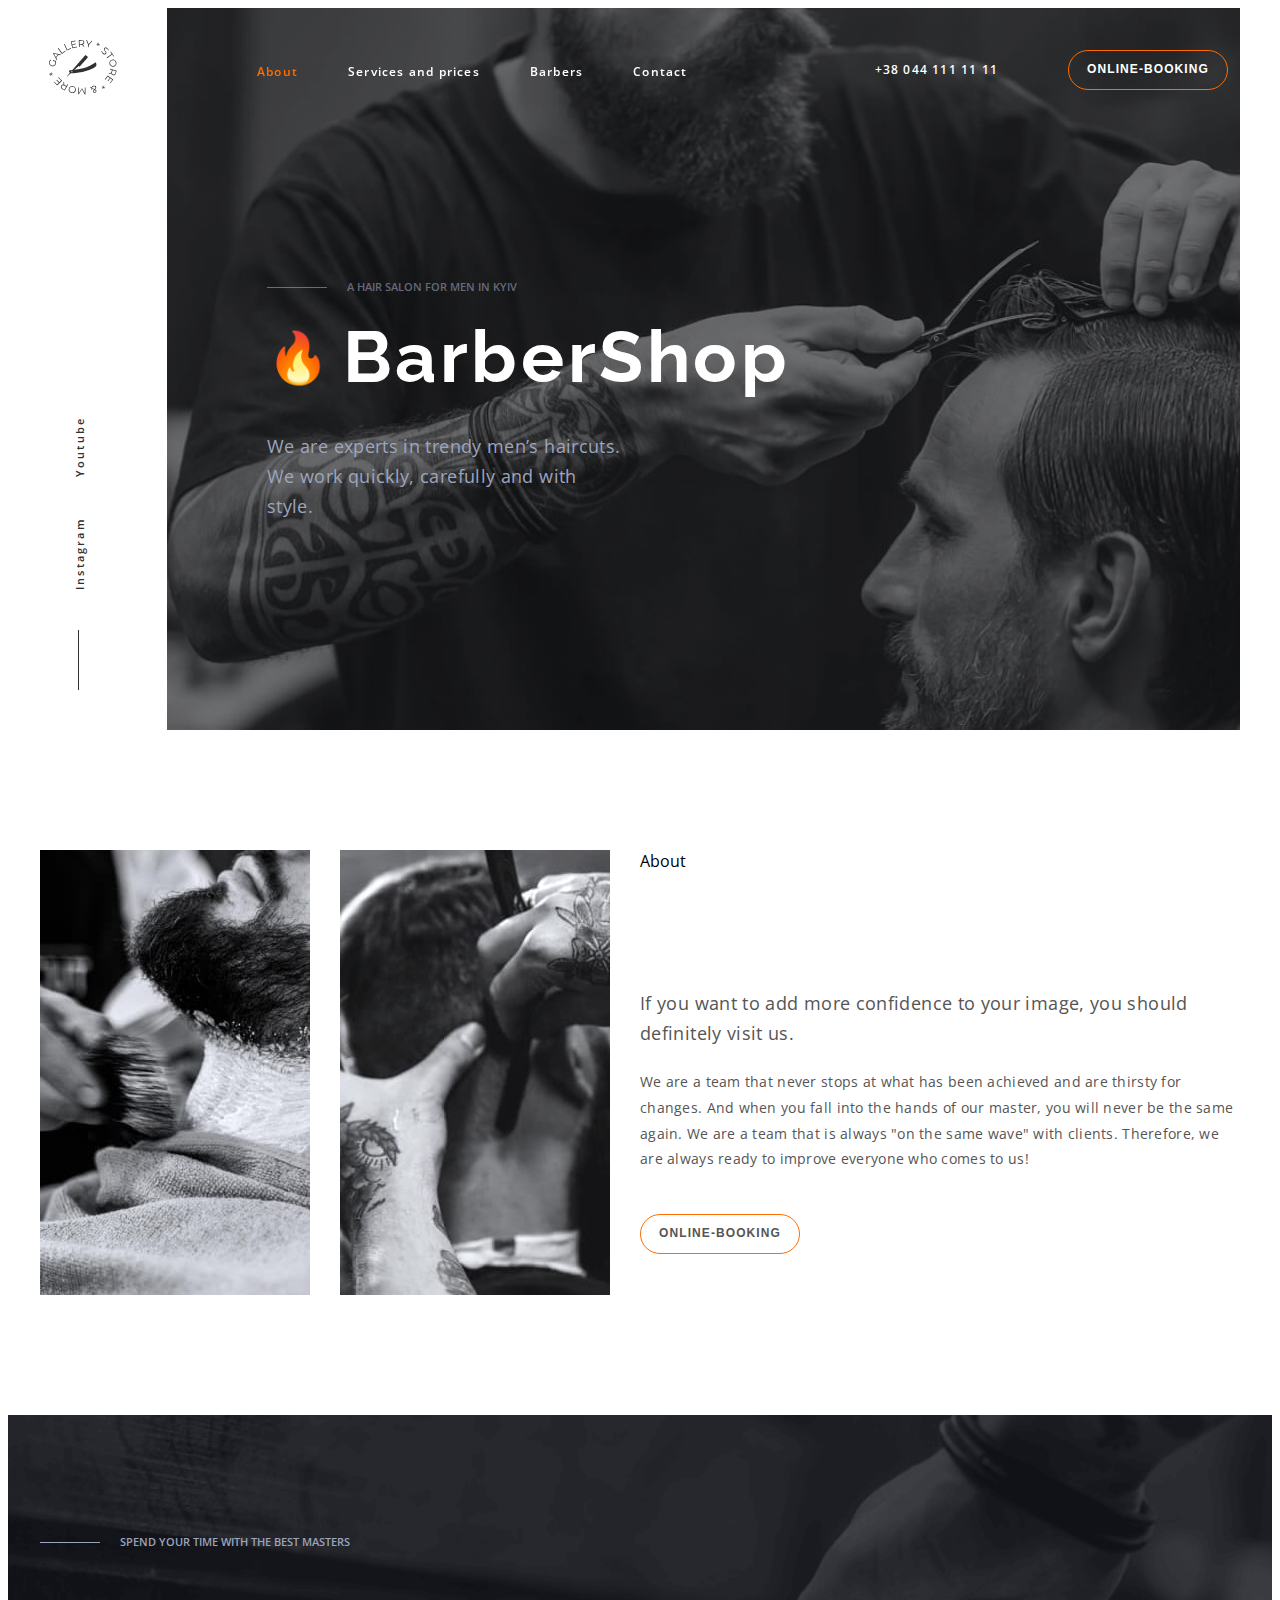
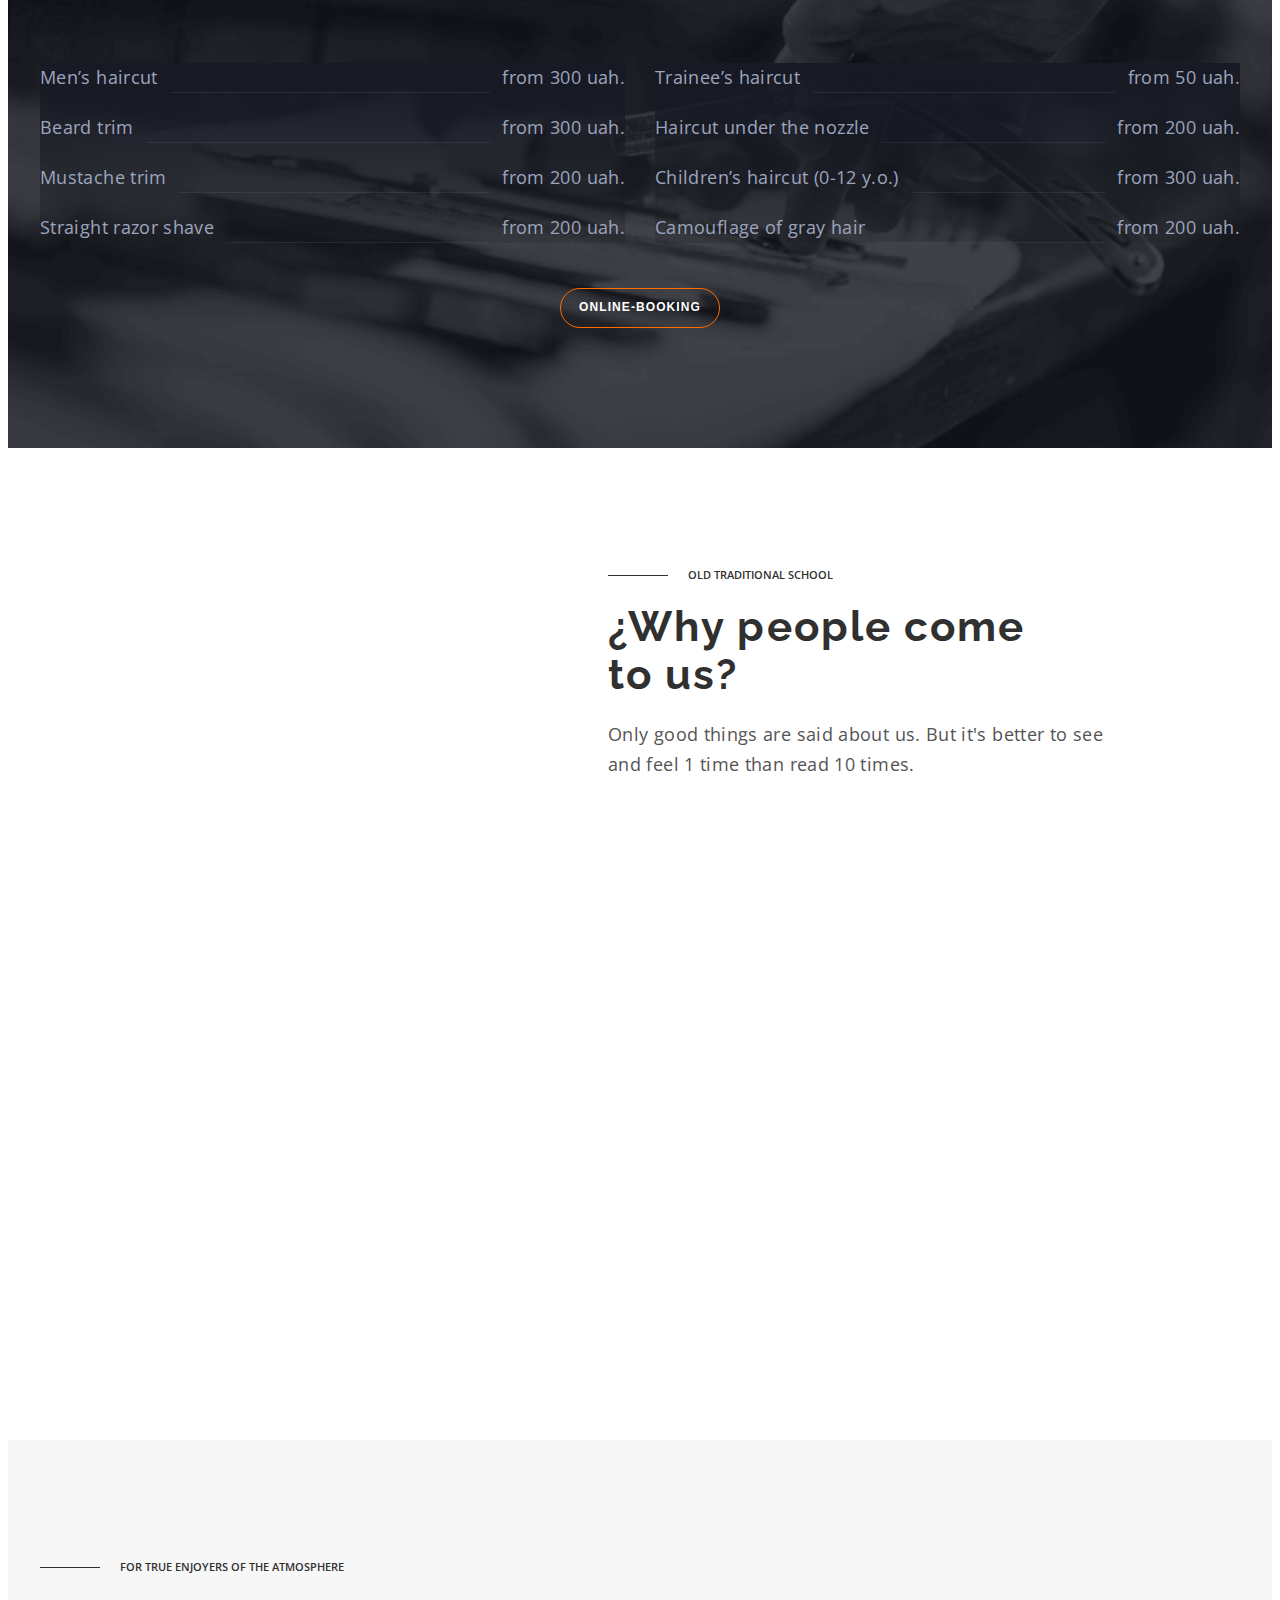
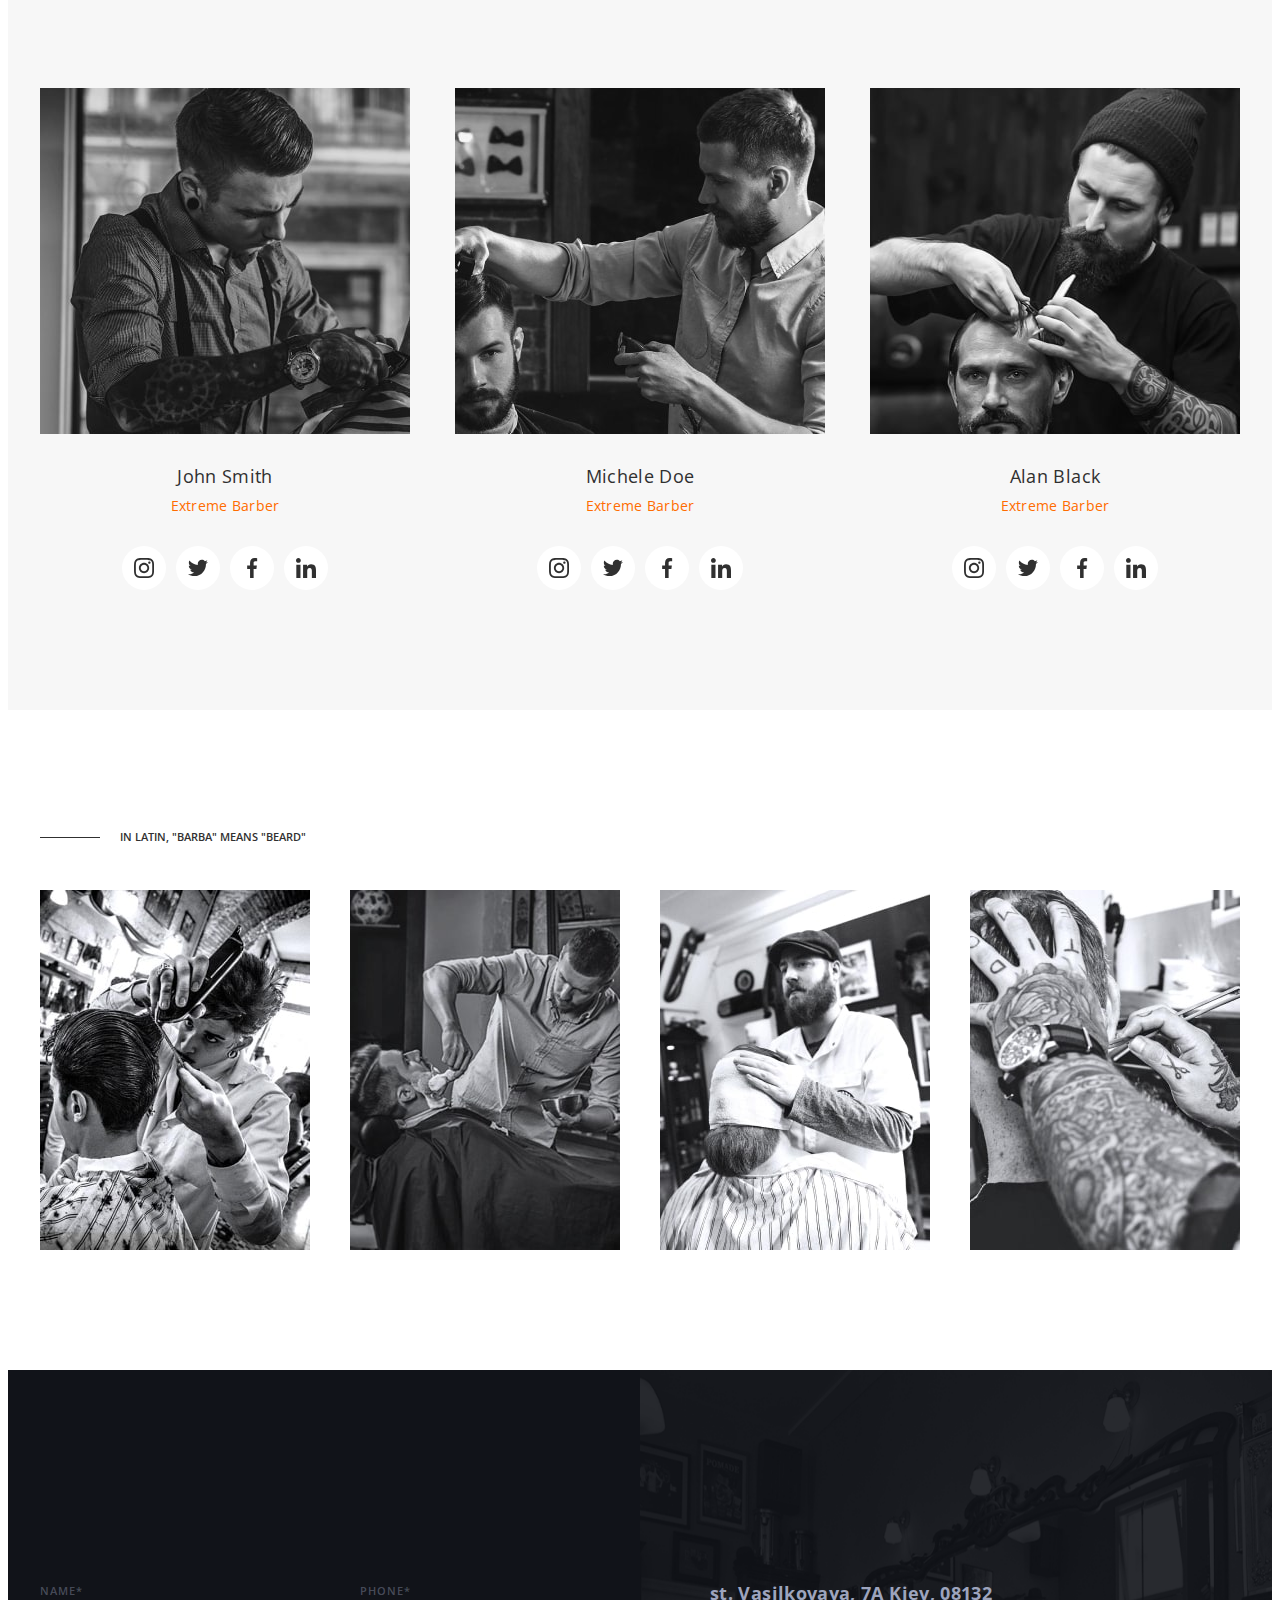
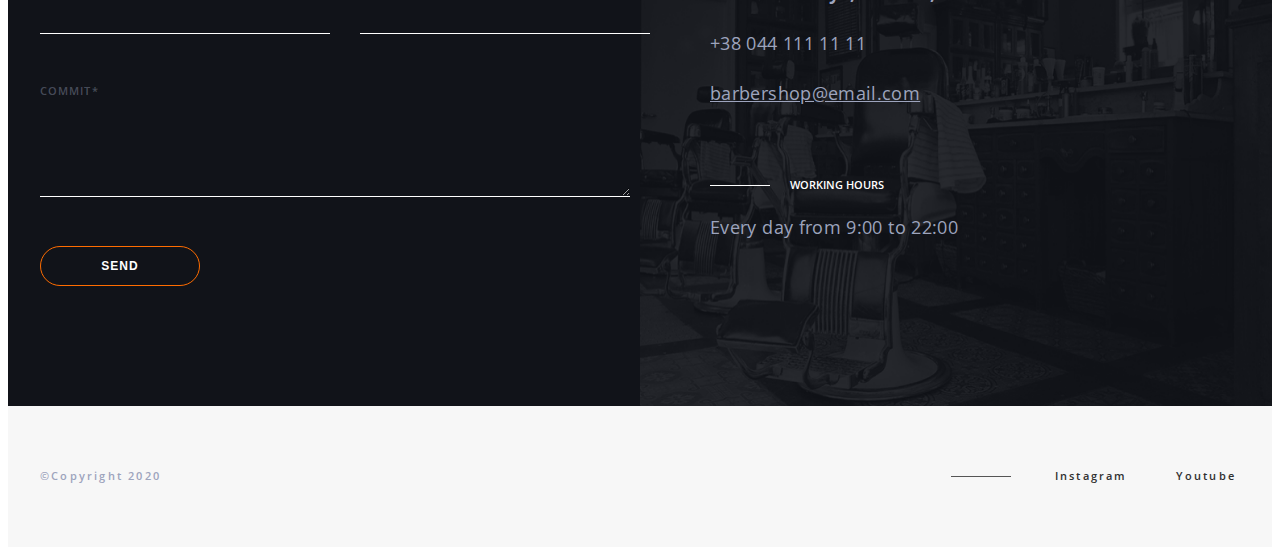
==== commit ac5964bb: "bem" ====
--- a/index.html
+++ b/index.html
@@ -23,35 +23,35 @@
   </head>
   <body>
     <!-- HEADER -->
-    <header class="header">
-      <div class="container">
-        <nav>
-          <a class="header-logo" href="#">
-            <svg class="header-icon" width="69" height="55">
+    <header class="header header__frame">
+      <div class="container header__container">
+        <nav class="navigation">
+          <a class="navigation__logo" href="#">
+            <svg class="navigation__icon" width="69" height="55">
               <use href="./images/symbol-defs.svg#icon-Logo"></use>
             </svg>
           </a>
-          <ul class="header-list" data-aos="zoom-in">
-            <li class="header-item">
-              <a class="header-item-link link current" href="#About">About</a>
-            </li>
-            <li class="header-item">
-              <a class="header-item-link link" href="#Services"
+          <ul class="navigation-list navigation-list__data" data-aos="zoom-in">
+            <li class="navigation-list__item">
+              <a class="navigation-list__link link current" href="#About">About</a>
+            </li>
+            <li class="navigation-list__item">
+              <a class="navigation-list__link link" href="#Services"
                 >Services and prices</a
               >
             </li>
-            <li class="header-item">
-              <a class="header-item-link link" href="#Barbers">Barbers</a>
-            </li>
-            <li class="header-item">
-              <a class="header-item-link link" href="#Contact">Contact</a>
+            <li class="navigation-list__item">
+              <a class="navigation-list__link link" href="#Barbers">Barbers</a>
+            </li>
+            <li class="navigation-list__item">
+              <a class="navigation-list__link link" href="#Contact">Contact</a>
             </li>
           </ul>
         </nav>
-        <a class="header-tel link" href="tel:+380441111111"
+        <a class="navigation-list__link navigation-list__tel  link" href="tel:+380441111111"
           >+38 044 111 11 11</a
         >
-        <button class="btn btn-header" data-open-modal type="button">
+        <button class="btn btn__header" data-open-modal type="button">
           Online-booking
         </button>
       </div>
@@ -60,21 +60,22 @@
     <main>
       <!-- SECTION HERO -->
       <section class="hero">
-        <div class="container hero-container">
-          <div class="hero-network">
+
+        <div class="container hero__container">
+          <div class="hero__network">
             <ul class="hero-list">
-              <li class="hero-item">
+              <li class="hero-list__item">
                 <a
-                  class="hero-link link"
+                  class="hero-list__link link"
                   href="https://www.instagram.com/"
                   target="_blank"
                   rel="noopener noreferrer nofollow"
                   >Instagram</a
                 >
               </li>
-              <li class="hero-item">
+              <li class="hero-list__item">
                 <a
-                  class="hero-link link"
+                  class="hero-list__link link"
                   href="https://www.youtube.com/"
                   target="_blank"
                   rel="noopener noreferrer nofollow"
@@ -83,10 +84,10 @@
               </li>
             </ul>
           </div>
-          <div class="hero-content">
-            <p class="hero-text-top">A hair salon for men in Kyiv</p>
-            <h1 class="hero-title" data-aos="zoom-out">BarberShop</h1>
-            <p class="hero-text-buttom">
+          <div class="hero-frame hero-frame__fon">
+            <p class="hero-frame__texttop">A hair salon for men in Kyiv</p>
+            <h1 class="hero-frame__title" data-aos="zoom-out">BarberShop</h1>
+            <p class="hero-frame__textbot">
               We are experts in trendy men’s haircuts. We work quickly,
               carefully and with style.
             </p>
@@ -95,8 +96,8 @@
       </section>
       <!-- SECTION ABOUT -->
       <section class="about" id="About">
-        <div class="container about-container">
-          <ul class="about-list">
+        <div class="container about__container">
+          <ul class="about__list">
             <li>
               <img
                 src="./images/about-img-1.jpeg"
@@ -112,23 +113,23 @@
               />
             </li>
           </ul>
-          <div class="about-text">
-            <p class="about-text-top">About</p>
-            <h2 class="about-text-title" data-aos="fade-right">
+          <div class="about__text">
+            <p class="about__texttop">About</p>
+            <h2 class="about__title" data-aos="fade-right">
               Best Barbershop in your city
             </h2>
-            <p class="about-text-two">
+            <p class="about__texttwo">
               If you want to add more confidence to your image, you should
               definitely visit us.
             </p>
-            <p class="about-text-bottom">
+            <p class="about__textbtm">
               We are a team that never stops at what has been achieved and are
               thirsty for changes. And when you fall into the hands of our
               master, you will never be the same again. We are a team that is
               always "on the same wave" with clients. Therefore, we are always
               ready to improve everyone who comes to us!
             </p>
-            <button class="btn btn-primary" type="button">
+            <button class="btn btn__about" type="button">
               ONLINE-BOOKING
             </button>
           </div>
@@ -179,7 +180,7 @@
               </li>
             </ul>
           </div>
-          <button class="btn btn-prices" data-open-modal type="button">
+          <button class="btn btn__prices" data-open-modal type="button">
             online-booking
           </button>
         </div>
@@ -492,7 +493,7 @@
                 </label>
               </div>
             </form>
-            <button class="btn btn-footer" data-open-modal type="button">
+            <button class="btn btn__footer" data-open-modal type="button">
               send
             </button>
           </div>
@@ -559,20 +560,20 @@
     </footer>
     <div class="backdrop is-hidden" data-backdrop>
       <div class="modal">
-        <button type="button" class="modal-btn" data-close-modal>X</button>
-        <p class="modal-text">Make an appointment for a haircut</p>
-
-        <form>
-          <div class="form-frame">
+        <button type="button" class="modal__btn" data-close-modal>X</button>
+        <p class="modal__text">Make an appointment for a haircut</p>
+
+        <form class="form">
+          <div class="form__frame">
             <input
-              class="form-input"
+              class="form__input"
               type="text"
               name="user-name"
               autofocus
               placeholder=" "
               required
             />
-            <label class="form-label">
+            <label class="form__label">
               Name
               <!-- <span>
                 <svg width="18" height="18">
@@ -581,15 +582,15 @@
               </span> -->
             </label>
           </div>
-          <div class="form-frame">
+          <div class="form__frame">
             <input
-              class="form-input"
+              class="form__input"
               type="tel"
               name="user-tel"
               placeholder=" "
               required
             />
-            <label class="form-label">
+            <label class="form__label">
               Phone
               <!-- <span>
                 <svg width="18" height="18">
@@ -598,15 +599,15 @@
               </span> -->
             </label>
           </div>
-          <div class="form-frame">
+          <div class="form__frame">
             <input
-              class="form-input"
+              class="form__input"
               type="email"
               name="user-mail"
               placeholder=" "
               required
             />
-            <label class="form-label">
+            <label class="form__label">
               Email
               <!-- <span>
                 <svg class="modal-icon" width="18" height="18">
@@ -617,32 +618,32 @@
           </div>
           <div class="form-texarea">
             <textarea
-              class="form-input"
+              class="form__input"
               name="commit"
               placeholder="Commit..."
               rows="10"
             ></textarea>
           </div>
-          <div class="form-frame">
+          <div class="form__frame">
             <input
-              class="form-accept visually-hidden"
+              class="form__accept visually-hidden"
               type="checkbox"
               name="policy"
               id="vector"
             />
-            <label for="vector" id="policy" class="check-text">
+            <label for="vector" id="policy" class="form__check">
               <span>
-                <svg class="check-icon">
+                <svg class="form__icon">
                   <use href="./images/symbol-defs.svg#icon-vector"></use>
                 </svg>
               </span>
               I accept the terms
 
-              <a href="#" class="police-link">policy</a>
+              <a href="#" class="form__link">policy</a>
             </label>
           </div>
 
-          <button type="submit" class="btn btn-form">Send</button>
+          <button type="submit" class="btn btn__form">Send</button>
         </form>
       </div>
     </div>
--- a/css/main.min.css
+++ b/css/main.min.css
@@ -1 +1 @@
-body{font-family:OpenSans-Regular400;font-family:"Open Sans",sans-serif;background-color:var(--bodycolor)}p,h1,h2,h3,h4,h5,h6{margin:0}ul,ol{margin:0;padding-left:0}button{cursor:pointer;margin:0;padding:0}img{display:block}a{text-decoration:none}ul{list-style:none}@font-face{font-family:OpenSans-Regular400;src:url(./fonts/Open_Sans/static/OpenSans-Regular.ttf)}@font-face{font-family:OpenSans-SemiBold600;src:url(./fonts/Open_Sans/static/OpenSans-SemiBold.ttf)}@font-face{font-family:OpenSans-Bolt700;src:url(./fonts/Open_Sans/static/OpenSans-Bold.ttf)}@font-face{font-family:Raleway-Bolt700;src:url(./fonts/Raleway/static/Raleway-Bold.ttf)}:root{--body-color: #e5e5e5;--white-color: #ffffff;--barbers-section: #f7f7f7;--hover-color: #ff6c00;--accent-color: #ff6c00;--second-color: #9da4bd;--text-color: #303030;--title-color: #303030;--text-color-secondary: #555555;--font-weight600: 600;--font-weight700: 700}.container{width:1200px;padding-left:15px;padding-right:15px;margin:0 auto}.visually-hidden{position:absolute;width:1px;height:1px;margin:-1px;border:0;padding:0;white-space:nowrap;-webkit-clip-path:inset(100%);clip-path:inset(100%);clip:rect(0 0 0 0);overflow:hidden}.link{transition:color 250ms linear}.link:hover,.link:focus{color:var(--hover-color)}.link :active{color:#f18132}.btn{font-weight:600;font-size:12px;line-height:1.33;letter-spacing:.09em;text-transform:uppercase;cursor:pointer;min-width:160px;height:40px;border:1px solid #ff6c00;color:var(--white-color);background-color:inherit;border-radius:25px;transition:color 250ms linear,background-color 250ms linear}.btn:hover,.btn:focus{border-radius:25px;background-color:var(--accent-color);color:var(--white-color)}.btn:active{background-color:#f18132}.btn.btn-primary{color:var(--text-color-secondary)}.btn-prices{display:block;margin:0 auto}.btn-left-contacts{background-color:inherit;border:1px solid #ff6c00;border-radius:25px;color:var(--white-color)}.btn-footer{padding:12px 38px;margin-top:44px}header .container{display:flex;align-items:center}header{position:absolute;width:100%}nav{display:flex;margin-right:auto}.header{padding-top:32px;padding-bottom:32px}.header-logo{cursor:pointer}.header-icon{fill:var(--title-color);transition:fill 250ms linear}.header-icon:hover,.header-icon:focus{fill:var(--hover-color)}.header-list{display:flex;align-items:center;margin-left:130px;gap:30px}.header-item-link.current{color:var(--hover-color)}.header-item-link,.header-tel{font-weight:600;font-size:12px;line-height:1.33;letter-spacing:.1em;color:var(--white-color);padding:10px 10px}.header-tel{margin-right:60px}.hero{background-color:#fff}.hero-container{display:flex}.hero-network{width:100%;display:flex;align-items:flex-end;padding-left:27px;padding-bottom:40px;width:100px}.hero-list{transform-origin:bottom left;transform:rotate(-90deg) translateY(100%);display:flex;align-items:center;gap:40px}.hero-list::before{content:"";width:60px;height:1px;background-color:var(--text-color)}.hero-link{font-weight:600;font-size:11px;line-height:1.36;letter-spacing:.2em;color:var(--text-color)}.hero-content{flex-grow:1;padding:272px 100px 208px 100px;background-color:rgba(25,28,38,.2);background-image:linear-gradient(rgba(25, 28, 38, 0.2), rgba(25, 28, 38, 0.2)),url(../images/Slider3.jpg);background-repeat:no-repeat;background-position:center;background-size:cover}.hero-text-top{display:flex;align-items:center;gap:20px;font-weight:600;font-size:11px;line-height:1.36;text-transform:uppercase;margin-bottom:20px;color:rgba(157,164,189,.6)}.hero-text-top::before{content:"";width:60px;height:1px;background-color:rgba(157,164,189,.6)}.hero-title{display:flex;align-items:center;gap:10px;font-family:"Raleway",sans-serif;font-weight:700;font-size:72px;line-height:1.18;letter-spacing:.05em;margin-bottom:32px;color:#fff}.hero-title::before{content:"🔥";font-size:50px;background-size:contain}.hero-text-buttom{font-size:18px;line-height:1.66;letter-spacing:.02em;max-width:360px;color:var(--second-color)}.about{padding:120px 0px;background-color:var(--white-color)}.about-container{display:flex;gap:30px}.about-list{display:flex;gap:30px}.about-text-top{display:flex;gap:20px;align-items:center;font-weight:600;font-size:11px;line-height:1.36;text-transform:uppercase;margin-bottom:20px;color:var(--text-color)}.about-text-top::before{content:"";width:60px;height:1px;background-color:rgba(157,164,189,.6)}.about-text-title{font-family:"Raleway";font-weight:700;font-size:42px;line-height:1.16;letter-spacing:.05em;margin-bottom:20px;color:var(--text-color)}.about-text-two{font-size:18px;line-height:1.66;letter-spacing:.02em;margin-bottom:20px;color:var(--text-color-secondary)}.about-text-bottom{font-size:14px;line-height:1.85;letter-spacing:.02em;margin-bottom:42px;color:var(--text-color-secondary)}.prices{background-color:#111319;background-image:url(../images/img.png),linear-gradient(#111319, #111319);background-repeat:no-repeat;background-position:center;background-size:cover;padding:120px 0}.prices .text{display:flex;align-items:center;gap:20px;font-weight:600;font-size:11px;line-height:1.36;text-transform:uppercase;margin-bottom:20px;color:var(--second-color)}.prices .text::before{content:"";width:60px;height:1px;background-color:currentColor}.prices-block{display:flex;justify-content:space-between;margin-bottom:45px}.prices-list{width:calc((100% - 30px)/2)}.prices-list-gradientleft{background-image:linear-gradient(180deg, #171a24 0%, rgba(23, 26, 36, 0.2) 100%)}.prices-list-gradientright{background-image:linear-gradient(180deg, #171a24 0%, rgba(23, 26, 36, 0.2) 100%)}.prices-item{display:flex;align-items:flex-end;justify-content:space-between}.prices-item::before{content:"";flex-grow:1;order:1;width:100px;height:1px;margin:0 12px;background:rgba(157,164,189,.12)}.prices-item:not(:last-child){margin-bottom:20px}.prices-title{font-family:"Raleway";font-weight:700;font-size:42px;line-height:1.16;letter-spacing:.05em;margin-bottom:45px;color:var(--white-color)}.prices-text{font-size:18px;line-height:1.66;letter-spacing:.02em;color:var(--second-color)}.prices-text:last-child{order:1}.oldschool{padding:120px 0;background-color:var(--white-color)}.oldschool-container{display:flex;padding-left:100px;gap:130px}.oldschool-list{display:flex;width:370px;flex-wrap:wrap;justify-content:center;background-color:#fff}.oldschool-block{max-width:500px}.oldschool-item{width:170px;height:133px;text-align:center;padding:20px 24px;background:#f7f7f7}.oldschool-item:nth-child(odd){margin-right:30px}.oldschool-item:nth-child(even){margin-top:30px}.oldschool-span{font-weight:700;font-size:42px;line-height:1.35;text-align:center;letter-spacing:.05em;color:var(--text-color)}.oldschool-item-text{font-weight:600;font-size:11px;line-height:1.36;text-align:center;color:var(--text-color)}.oldschool-text{display:flex;align-items:center;gap:20px;font-weight:600;font-size:11px;line-height:1.36;text-transform:uppercase;margin-bottom:20px;color:var(--text-color)}.oldschool-text::before{content:"";width:60px;height:1px;background-color:currentColor}.oldschool-title{font-family:"Raleway";font-weight:700;font-size:42px;max-width:430px;line-height:1.16;letter-spacing:.05em;margin-bottom:20px;color:var(--text-color)}.oldschool-text-buttom{font-size:18px;line-height:1.66;letter-spacing:.02em;color:var(--text-color-secondary)}.barbers{padding:120px 0;background-color:var(--barbers-section)}.barbers-text{display:flex;align-items:center;gap:20px;font-weight:600;font-size:11px;line-height:1.36;text-transform:uppercase;margin-bottom:20px;color:var(--text-color)}.barbers-text::before{content:"";width:60px;height:1px;background-color:currentColor}.barbers-title{font-family:"Raleway";font-weight:700;font-size:42px;line-height:1.16;letter-spacing:.05em;margin-bottom:45px;color:var(--text-color)}.barbers-list{display:flex;gap:30px;justify-content:space-between}.barbers-block-overlame{position:relative;margin-bottom:30px;overflow:hidden}.barber-text-overlame{position:absolute;width:100%;top:0;height:0;height:100%;font-size:14px;line-height:1.35;letter-spacing:.02em;color:#fff;padding:10px;background-color:rgba(255,106,0,.6784313725);transform:translateY(100%);transition:transform 250ms linear;overflow:scroll}.barbers-item:hover .barber-text-overlame{transform:translateY(0%)}.barbers-title-two{font-weight:400;font-size:18px;line-height:1.38;text-align:center;letter-spacing:.02em;margin-bottom:8px;color:var(--text-color)}.barbers-text-two{font-size:14px;line-height:1.35;text-align:center;letter-spacing:.02em;margin-bottom:30px;color:var(--accent-color)}.barbers-list-network{display:flex;gap:10px;justify-content:center}.barbers-link{width:44px;height:44px;border-radius:50%;background-color:#fff;display:flex;justify-content:center;align-items:center;fill:var(--title-color);transition:fill 250ms linear,background-color 250ms linear}.barbers-link:hover,.barbers-link:focus{fill:#fff;background-color:var(--hover-color)}.barbers-icon{fill:inherit}.photos{padding:120px 0;background-color:var(--white-color)}.photos-text{display:flex;align-items:center;gap:20px;font-weight:600;font-size:11px;line-height:1.36;text-transform:uppercase;margin-bottom:45px;color:var(--text-color)}.photos-text::before{content:"";width:60px;height:1px;background-color:currentColor}.photos-list{display:flex;gap:30px;justify-content:space-between}.section-contacts{background-color:#111319;background-image:url(../images/Bg.png);background-repeat:no-repeat;background-position:right;background-size:50% 100%;padding:120px 0}.contacts-container{display:flex}.left-contacts{max-width:570px;flex-grow:1}.left-contacts-title{font-family:"Raleway";font-weight:700;font-size:42px;line-height:1.16;letter-spacing:.05em;color:var(--white-color);margin-bottom:44px}.form-booking{display:flex;margin-bottom:44px}.form-booking-label{display:inline-block;color:rgba(157,164,189,.4);font-size:11px;font-family:Open Sans;font-weight:600;letter-spacing:1.1px;text-transform:uppercase}.form-booking-label:not(:last-child){margin-right:30px}.form-booking-label input{width:270px;padding:10px;background-color:rgba(0,0,0,0);border:0;border-bottom:1px solid #fff;color:#fff;outline:none}.form-booking-label:focus-within,.form-commit-label:focus-within{color:#fff}.form-commit-label{color:rgba(157,164,189,.4);font-size:11px;font-family:Open Sans;font-weight:600;letter-spacing:1.1px;text-transform:uppercase}.form-commit-label textarea{width:100%;min-height:76px;background-color:rgba(0,0,0,0);border:0;padding:10px;border-bottom:1px solid #fff;color:#fff;font-size:11px;font-family:Open Sans;font-weight:600;letter-spacing:1.1px;text-transform:uppercase;outline:none}.right-contacts{flex-grow:1;padding-left:100px}.contacts-title{font-family:"Raleway";font-weight:700;font-size:42px;line-height:1.16;letter-spacing:.05em;margin-bottom:40px;color:#fff}.address-item{margin-top:20px}.address-link{font-style:normal;font-size:18px;line-height:1.66;letter-spacing:.02em;color:var(--second-color)}.underline-email{text-decoration:underline}.location{font-weight:700}.address-text-work{display:flex;align-items:center;gap:20px;font-weight:600;font-size:11px;line-height:1.36;text-transform:uppercase;margin-top:70px;color:var(--white-color)}.address-text-work::before{content:"";width:60px;height:1px;background-color:currentColor}.address-text-time{font-size:18px;line-height:1.66;letter-spacing:.02em;margin-top:20px;color:var(--second-color)}.backdrop{position:fixed;top:0;left:0;width:100%;height:100%;background-color:rgba(157,164,189,.4705882353);transition:opacity 300ms linear,visibility 300ms linear}.modal{position:absolute;top:50%;left:50%;width:520px;padding:40px;background-color:#fff;transform:translate(-50%, -50%) scaleY(1);transition:transform 300ms linear;border:1px solid var(--hover-color)}.is-hidden{opacity:0;visibility:hidden;pointer-events:none}.backdrop.is-hidden .modal{transform:translate(-50%, -50%) scaleY(0)}.modal-btn{position:absolute;top:10px;right:10px;width:40px;height:40px;border:2px solid var(--hover-color);color:var(--text-color-secondary);margin:0;padding:0;border-radius:50%;transform:scale(1)}.modal-btn:hover{transform:scale(1.1)}.modal-text{color:var(--text-color-secondary);text-align:center;font-size:20px;font-family:Roboto;font-weight:700;letter-spacing:.6px;margin-bottom:40px}.form-frame{position:relative;margin-bottom:30px}.form-input{position:relative;color:var(--text-color);font-size:14px;font-family:Roboto;line-height:24px;width:100%;padding:10px 10px;border-radius:4px;border:1px solid rgba(33,33,33,.2);outline:none}.form-input:focus{border:1px solid var(--hover-color)}.form-input:focus+.form-label{transform:translateY(-40px)}.form-input:not(:-moz-placeholder-shown)+.form-label{transform:translateY(-40px)}.form-input:not(:-ms-input-placeholder)+.form-label{transform:translateY(-40px)}.form-input:not(:placeholder-shown)+.form-label{transform:translateY(-40px)}.form-label{position:absolute;top:50%;left:0;color:#757575;font-size:12px;font-family:Roboto;letter-spacing:.12px;transform:translateY(-50%);padding-left:10px}.form-texarea{margin-bottom:5px}textarea{resize:none}.btn-form{background-color:#ff6c00;transition:color 250ms linear,background-color 250ms linear}.btn-form:hover,.btn-form:focus{background-color:var(--white-color);color:var(--text-color-secondary)}.btn-form:active{background-color:#f9f5f2}.check-text{color:#757575;font-size:12px;font-family:Roboto;letter-spacing:.12px}.check-text span{border-radius:4px}.police-link{text-decoration:underline}.check-icon{width:12px;height:12px;border-radius:2px;border:1px solid var(--text-color-secondary);fill:rgba(0,0,0,0)}.form-accept:checked+.check-text span .check-icon{background-color:#ff6c00;border:none;fill:#fff}footer{background-color:var(--barbers-section)}.footer{display:flex;justify-content:space-between;align-items:baseline;align-items:center;padding:55px 15px}.footer-text{font-weight:600;font-size:11px;line-height:1.36;letter-spacing:.2em;color:var(--second-color)}.footer-list{display:flex;align-items:center;gap:40px}.footer-list::before{content:"";width:60px;height:1px;background-color:#555}.footer-item{display:flex}.footer-item .link{padding:8px 4px}.footer-item a{font-weight:600;font-size:11px;line-height:1.36;letter-spacing:.2em;color:var(--text-color)}/*# sourceMappingURL=main.min.css.map */+body{font-family:OpenSans-Regular400;font-family:"Open Sans",sans-serif;background-color:var(--bodycolor)}p,h1,h2,h3,h4,h5,h6{margin:0}ul,ol{margin:0;padding-left:0}button{cursor:pointer;margin:0;padding:0}img{display:block}a{text-decoration:none}ul{list-style:none}@font-face{font-family:OpenSans-Regular400;src:url(./fonts/Open_Sans/static/OpenSans-Regular.ttf)}@font-face{font-family:OpenSans-SemiBold600;src:url(./fonts/Open_Sans/static/OpenSans-SemiBold.ttf)}@font-face{font-family:OpenSans-Bolt700;src:url(./fonts/Open_Sans/static/OpenSans-Bold.ttf)}@font-face{font-family:Raleway-Bolt700;src:url(./fonts/Raleway/static/Raleway-Bold.ttf)}:root{--body-color: #e5e5e5;--white-color: #ffffff;--barbers-section: #f7f7f7;--hover-color: #ff6c00;--accent-color: #ff6c00;--second-color: #9da4bd;--text-color: #303030;--title-color: #303030;--text-color-secondary: #555555;--font-weight600: 600;--font-weight700: 700}.container{width:1200px;padding-left:15px;padding-right:15px;margin:0 auto}.visually-hidden{position:absolute;width:1px;height:1px;margin:-1px;border:0;padding:0;white-space:nowrap;-webkit-clip-path:inset(100%);clip-path:inset(100%);clip:rect(0 0 0 0);overflow:hidden}.link{transition:color 250ms linear}.link:hover,.link:focus{color:var(--hover-color)}.link :active{color:#f18132}.btn{font-weight:600;font-size:12px;line-height:1.33;letter-spacing:.09em;text-transform:uppercase;cursor:pointer;min-width:160px;height:40px;border:1px solid #ff6c00;color:var(--white-color);background-color:inherit;border-radius:25px;transition:color 250ms linear,background-color 250ms linear}.btn:hover,.btn:focus{border-radius:25px;background-color:var(--accent-color);color:var(--white-color)}.btn:active{background-color:#f18132}.btn__header{margin-right:20px}.btn__about{color:var(--text-color-secondary)}.btn__prices{display:block;margin:0 auto}.btn__footer{padding:12px 38px;margin-top:44px}.header__frame{position:absolute;width:100%;padding-top:32px;padding-bottom:32px}.header__container{display:flex;align-items:center}.navigation{display:flex;margin-right:auto}.navigation__logo{cursor:pointer}.navigation__icon{fill:var(--title-color);transition:fill 250ms linear}.navigation__icon:hover,.navigation__icon:focus{fill:var(--hover-color)}.navigation-list__data{display:flex;align-items:center;margin-left:130px;gap:30px}.navigation-list__link.current{color:var(--hover-color)}.navigation-list__link{font-weight:600;font-size:12px;line-height:1.33;letter-spacing:.1em;color:var(--white-color);padding:10px 10px}.navigation-list__tel{margin-right:60px}.hero{background-color:#fff}.hero__container{display:flex}.hero__network{width:100%;display:flex;align-items:flex-end;padding-left:27px;padding-bottom:40px;width:100px}.hero-list{transform-origin:bottom left;transform:rotate(-90deg) translateY(100%);display:flex;align-items:center;gap:40px}.hero-list::before{content:"";width:60px;height:1px;background-color:var(--text-color)}.hero-list__link{font-weight:600;font-size:11px;line-height:1.36;letter-spacing:.2em;color:var(--text-color)}.hero-frame__fon{flex-grow:1;padding:272px 100px 208px 100px;background-color:rgba(25,28,38,.2);background-image:linear-gradient(rgba(25, 28, 38, 0.2), rgba(25, 28, 38, 0.2)),url(../images/Slider3.jpg);background-repeat:no-repeat;background-position:center;background-size:cover}.hero-frame__texttop{display:flex;align-items:center;gap:20px;font-weight:600;font-size:11px;line-height:1.36;text-transform:uppercase;margin-bottom:20px;color:rgba(157,164,189,.6)}.hero-frame__texttop::before{content:"";width:60px;height:1px;background-color:rgba(157,164,189,.6)}.hero-frame__title{display:flex;align-items:center;gap:10px;font-family:"Raleway",sans-serif;font-weight:700;font-size:72px;line-height:1.18;letter-spacing:.05em;margin-bottom:32px;color:#fff}.hero-frame__title::before{content:"🔥";font-size:50px;background-size:contain}.hero-frame__textbot{font-size:18px;line-height:1.66;letter-spacing:.02em;max-width:360px;color:var(--second-color)}.about{padding:120px 0px;background-color:var(--white-color)}.about__container{display:flex;gap:30px}.about__list{display:flex;gap:30px}.abouttexttop{display:flex;gap:20px;align-items:center;font-weight:600;font-size:11px;line-height:1.36;text-transform:uppercase;margin-bottom:20px;color:var(--text-color)}.abouttexttop::before{content:"";width:60px;height:1px;background-color:rgba(157,164,189,.6)}.about__title{font-family:"Raleway";font-weight:700;font-size:42px;line-height:1.16;letter-spacing:.05em;margin-bottom:20px;color:var(--text-color)}.about__texttwo{font-size:18px;line-height:1.66;letter-spacing:.02em;margin-bottom:20px;color:var(--text-color-secondary)}.about__textbtm{font-size:14px;line-height:1.85;letter-spacing:.02em;margin-bottom:42px;color:var(--text-color-secondary)}.prices{background-color:#111319;background-image:url(../images/img.png),linear-gradient(#111319, #111319);background-repeat:no-repeat;background-position:center;background-size:cover;padding:120px 0}.prices .text{display:flex;align-items:center;gap:20px;font-weight:600;font-size:11px;line-height:1.36;text-transform:uppercase;margin-bottom:20px;color:var(--second-color)}.prices .text::before{content:"";width:60px;height:1px;background-color:currentColor}.prices-block{display:flex;justify-content:space-between;margin-bottom:45px}.prices-list{width:calc((100% - 30px)/2)}.prices-list-gradientleft{background-image:linear-gradient(180deg, #171a24 0%, rgba(23, 26, 36, 0.2) 100%)}.prices-list-gradientright{background-image:linear-gradient(180deg, #171a24 0%, rgba(23, 26, 36, 0.2) 100%)}.prices-item{display:flex;align-items:flex-end;justify-content:space-between}.prices-item::before{content:"";flex-grow:1;order:1;width:100px;height:1px;margin:0 12px;background:rgba(157,164,189,.12)}.prices-item:not(:last-child){margin-bottom:20px}.prices-title{font-family:"Raleway";font-weight:700;font-size:42px;line-height:1.16;letter-spacing:.05em;margin-bottom:45px;color:var(--white-color)}.prices-text{font-size:18px;line-height:1.66;letter-spacing:.02em;color:var(--second-color)}.prices-text:last-child{order:1}.oldschool{padding:120px 0;background-color:var(--white-color)}.oldschool-container{display:flex;padding-left:100px;gap:130px}.oldschool-list{display:flex;width:370px;flex-wrap:wrap;justify-content:center;background-color:#fff}.oldschool-block{max-width:500px}.oldschool-item{width:170px;height:133px;text-align:center;padding:20px 24px;background:#f7f7f7}.oldschool-item:nth-child(odd){margin-right:30px}.oldschool-item:nth-child(even){margin-top:30px}.oldschool-span{font-weight:700;font-size:42px;line-height:1.35;text-align:center;letter-spacing:.05em;color:var(--text-color)}.oldschool-item-text{font-weight:600;font-size:11px;line-height:1.36;text-align:center;color:var(--text-color)}.oldschool-text{display:flex;align-items:center;gap:20px;font-weight:600;font-size:11px;line-height:1.36;text-transform:uppercase;margin-bottom:20px;color:var(--text-color)}.oldschool-text::before{content:"";width:60px;height:1px;background-color:currentColor}.oldschool-title{font-family:"Raleway";font-weight:700;font-size:42px;max-width:430px;line-height:1.16;letter-spacing:.05em;margin-bottom:20px;color:var(--text-color)}.oldschool-text-buttom{font-size:18px;line-height:1.66;letter-spacing:.02em;color:var(--text-color-secondary)}.barbers{padding:120px 0;background-color:var(--barbers-section)}.barbers-text{display:flex;align-items:center;gap:20px;font-weight:600;font-size:11px;line-height:1.36;text-transform:uppercase;margin-bottom:20px;color:var(--text-color)}.barbers-text::before{content:"";width:60px;height:1px;background-color:currentColor}.barbers-title{font-family:"Raleway";font-weight:700;font-size:42px;line-height:1.16;letter-spacing:.05em;margin-bottom:45px;color:var(--text-color)}.barbers-list{display:flex;gap:30px;justify-content:space-between}.barbers-block-overlame{position:relative;margin-bottom:30px;overflow:hidden}.barber-text-overlame{position:absolute;width:100%;top:0;height:0;height:100%;font-size:14px;line-height:1.35;letter-spacing:.02em;color:#fff;padding:10px;background-color:rgba(255,106,0,.6784313725);transform:translateY(100%);transition:transform 250ms linear;overflow:scroll}.barbers-item:hover .barber-text-overlame{transform:translateY(0%)}.barbers-title-two{font-weight:400;font-size:18px;line-height:1.38;text-align:center;letter-spacing:.02em;margin-bottom:8px;color:var(--text-color)}.barbers-text-two{font-size:14px;line-height:1.35;text-align:center;letter-spacing:.02em;margin-bottom:30px;color:var(--accent-color)}.barbers-list-network{display:flex;gap:10px;justify-content:center}.barbers-link{width:44px;height:44px;border-radius:50%;background-color:#fff;display:flex;justify-content:center;align-items:center;fill:var(--title-color);transition:fill 250ms linear,background-color 250ms linear}.barbers-link:hover,.barbers-link:focus{fill:#fff;background-color:var(--hover-color)}.barbers-icon{fill:inherit}.photos{padding:120px 0;background-color:var(--white-color)}.photos-text{display:flex;align-items:center;gap:20px;font-weight:600;font-size:11px;line-height:1.36;text-transform:uppercase;margin-bottom:45px;color:var(--text-color)}.photos-text::before{content:"";width:60px;height:1px;background-color:currentColor}.photos-list{display:flex;gap:30px;justify-content:space-between}.section-contacts{background-color:#111319;background-image:url(../images/Bg.png);background-repeat:no-repeat;background-position:right;background-size:50% 100%;padding:120px 0}.contacts-container{display:flex}.left-contacts{max-width:570px;flex-grow:1}.left-contacts-title{font-family:"Raleway";font-weight:700;font-size:42px;line-height:1.16;letter-spacing:.05em;color:var(--white-color);margin-bottom:44px}.form-booking{display:flex;margin-bottom:44px}.form-booking-label{display:inline-block;color:rgba(157,164,189,.4);font-size:11px;font-family:Open Sans;font-weight:600;letter-spacing:1.1px;text-transform:uppercase}.form-booking-label:not(:last-child){margin-right:30px}.form-booking-label input{width:270px;padding:10px;background-color:rgba(0,0,0,0);border:0;border-bottom:1px solid #fff;color:#fff;outline:none}.form-booking-label:focus-within,.form-commit-label:focus-within{color:#fff}.form-commit-label{color:rgba(157,164,189,.4);font-size:11px;font-family:Open Sans;font-weight:600;letter-spacing:1.1px;text-transform:uppercase}.form-commit-label textarea{width:100%;min-height:76px;background-color:rgba(0,0,0,0);border:0;padding:10px;border-bottom:1px solid #fff;color:#fff;font-size:11px;font-family:Open Sans;font-weight:600;letter-spacing:1.1px;text-transform:uppercase;outline:none}.right-contacts{flex-grow:1;padding-left:100px}.contacts-title{font-family:"Raleway";font-weight:700;font-size:42px;line-height:1.16;letter-spacing:.05em;margin-bottom:40px;color:#fff}.address-item{margin-top:20px}.address-link{font-style:normal;font-size:18px;line-height:1.66;letter-spacing:.02em;color:var(--second-color)}.underline-email{text-decoration:underline}.location{font-weight:700}.address-text-work{display:flex;align-items:center;gap:20px;font-weight:600;font-size:11px;line-height:1.36;text-transform:uppercase;margin-top:70px;color:var(--white-color)}.address-text-work::before{content:"";width:60px;height:1px;background-color:currentColor}.address-text-time{font-size:18px;line-height:1.66;letter-spacing:.02em;margin-top:20px;color:var(--second-color)}.backdrop{position:fixed;top:0;left:0;width:100%;height:100%;background-color:rgba(157,164,189,.4705882353);transition:opacity 300ms linear,visibility 300ms linear}.is-hidden{opacity:0;visibility:hidden;pointer-events:none}.modal{position:absolute;top:50%;left:50%;width:520px;padding:40px;background-color:#fff;transform:translate(-50%, -50%) scaleY(1);transition:transform 300ms linear;border:1px solid var(--hover-color)}.backdrop.is-hidden .modal{transform:translate(-50%, -50%) scaleY(0)}.modal__btn{position:absolute;top:10px;right:10px;width:40px;height:40px;border:2px solid var(--hover-color);color:var(--text-color-secondary);margin:0;padding:0;border-radius:50%;transform:scale(1)}.modal__btn:hover{transform:scale(1.1)}.modal__text{color:var(--text-color-secondary);text-align:center;font-size:20px;font-family:Roboto;font-weight:700;letter-spacing:.6px;margin-bottom:40px}.form__frame{position:relative;margin-bottom:30px}.form__input{position:relative;color:var(--text-color);font-size:14px;font-family:Roboto;line-height:24px;width:100%;padding:10px 10px;border-radius:4px;border:1px solid rgba(33,33,33,.2);outline:none}.form__input:focus{border:1px solid var(--hover-color)}.form__input:focus+.form-label{transform:translateY(-40px)}.form__input:not(:-moz-placeholder-shown)+.form-label{transform:translateY(-40px)}.form__input:not(:-ms-input-placeholder)+.form-label{transform:translateY(-40px)}.form__input:not(:placeholder-shown)+.form-label{transform:translateY(-40px)}.form__label{position:absolute;top:50%;left:0;color:#757575;font-size:12px;font-family:Roboto;letter-spacing:.12px;transform:translateY(-50%);padding-left:10px}.form__texarea{margin-bottom:5px}.form textarea{resize:none}.form .btn__form{background-color:#ff6c00;transition:color 250ms linear,background-color 250ms linear}.form .btn__form:hover,.form .btn__form:focus{background-color:var(--white-color);color:var(--text-color-secondary)}.form .btn__form:active{background-color:#f9f5f2}.form__check{color:#757575;font-size:12px;font-family:Roboto;letter-spacing:.12px}.form__check span{border-radius:4px}.form__link{text-decoration:underline}.form__icon{width:12px;height:12px;border-radius:2px;border:1px solid var(--text-color-secondary);fill:rgba(0,0,0,0)}.form__accept:checked+.form__check span .form__icon{background-color:#ff6c00;border:none;fill:#fff}footer{background-color:var(--barbers-section)}.footer{display:flex;justify-content:space-between;align-items:baseline;align-items:center;padding:55px 15px}.footer-text{font-weight:600;font-size:11px;line-height:1.36;letter-spacing:.2em;color:var(--second-color)}.footer-list{display:flex;align-items:center;gap:40px}.footer-list::before{content:"";width:60px;height:1px;background-color:#555}.footer-item{display:flex}.footer-item .link{padding:8px 4px}.footer-item a{font-weight:600;font-size:11px;line-height:1.36;letter-spacing:.2em;color:var(--text-color)}/*# sourceMappingURL=main.min.css.map */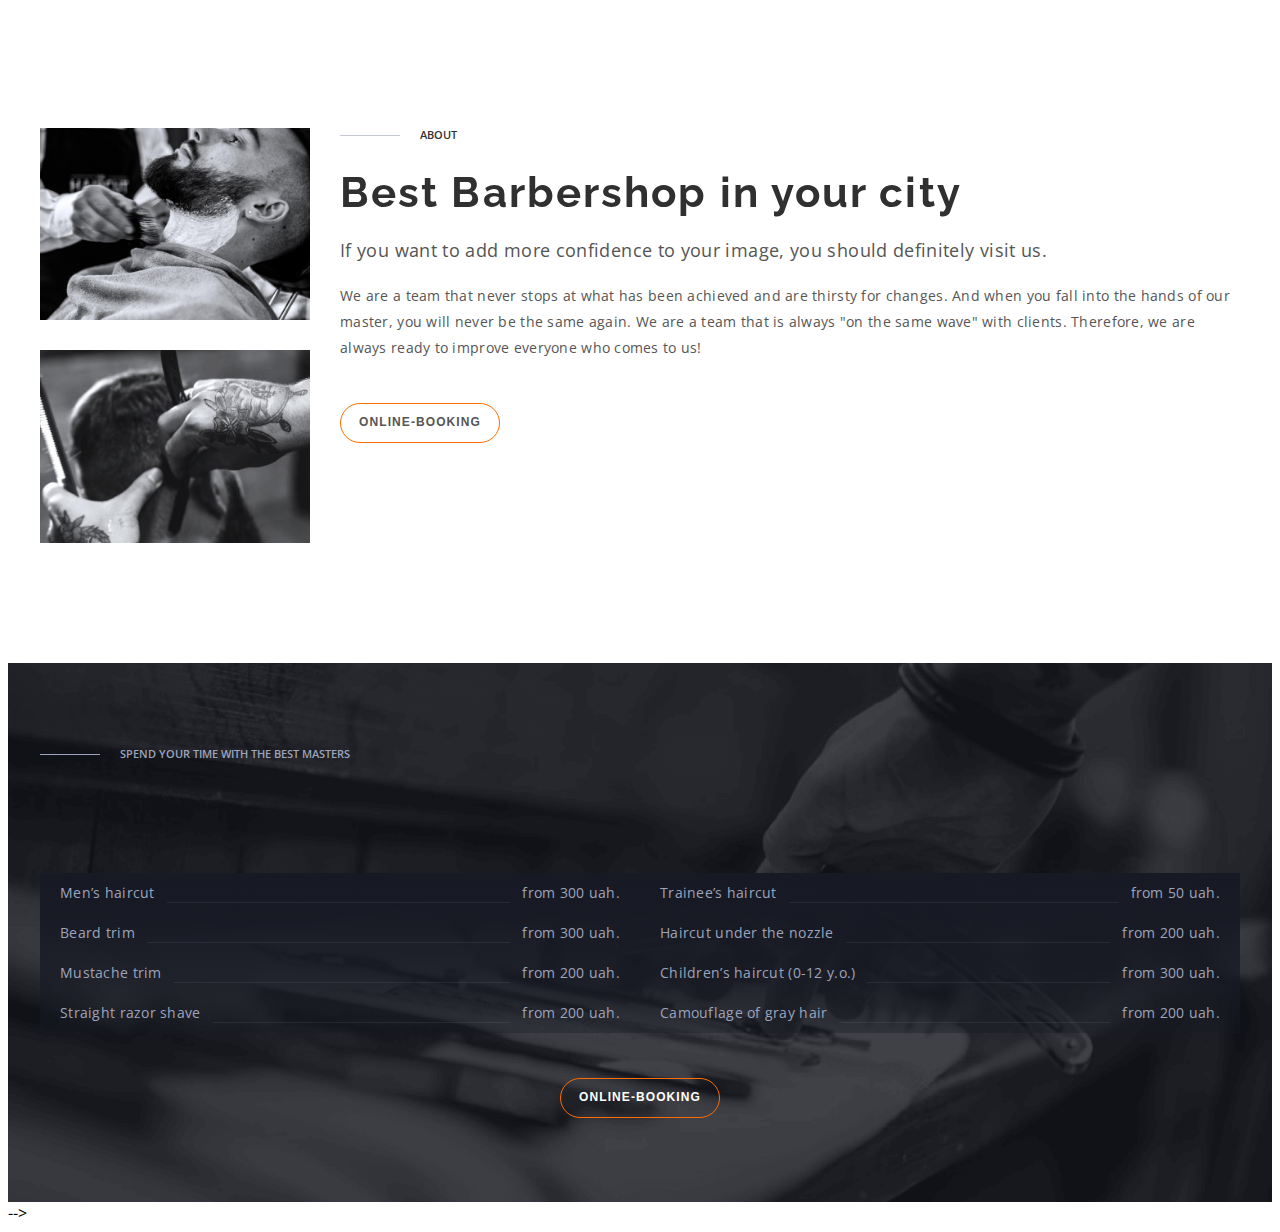
==== commit 66c1f561: "adaptiv" ====
--- a/index.html
+++ b/index.html
@@ -23,7 +23,7 @@
   </head>
   <body>
     <!-- HEADER -->
-    <header class="header header__frame">
+    <!-- <header class="header header__frame">
       <div class="container header__container">
         <nav class="navigation">
           <a class="navigation__logo" href="#">
@@ -55,11 +55,11 @@
           Online-booking
         </button>
       </div>
-    </header>
+    </header> -->
     <!-- MAIN -->
     <main>
       <!-- SECTION HERO -->
-      <section class="hero">
+      <!-- <section class="hero">
 
         <div class="container hero__container">
           <div class="hero__network">
@@ -93,21 +93,21 @@
             </p>
           </div>
         </div>
-      </section>
+      </section> -->
       <!-- SECTION ABOUT -->
       <section class="about" id="About">
         <div class="container about__container">
           <ul class="about__list">
             <li>
               <img
-                src="./images/about-img-1.jpeg"
+                src="./images/2x/about/tablet/top/img.jpg"
                 alt="photo about us"
                 width="270"
               />
             </li>
             <li>
               <img
-                src="./images/about-img-2.jpeg"
+                src="./images/2x/about/tablet/under/img.jpg"
                 alt="photo about us"
                 width="270"
               />
@@ -134,9 +134,9 @@
             </button>
           </div>
         </div>
-      </section>
+      </section> 
       <!-- SECTION PRICES -->
-      <section class="prices" id="Services">
+       <section class="prices" id="Services">
         <div class="container prices-container">
           <p class="text">Spend your time with the best masters</p>
           <h2 class="prices-title" data-aos="fade-right">
@@ -184,9 +184,9 @@
             online-booking
           </button>
         </div>
-      </section>
+      </section> -->
       <!-- SECTION OLD TRADITIONAL SCHOOL -->
-      <section class="oldschool">
+      <!-- <section class="oldschool">
         <div class="container oldschool-container">
           <ul
             class="oldschool-list"
@@ -220,9 +220,9 @@
             </p>
           </div>
         </div>
-      </section>
+      </section> -->
       <!-- SECTION OUR BARBERS -->
-      <section class="barbers" id="Barbers">
+      <!-- <section class="barbers" id="Barbers">
         <div class="container">
           <p class="barbers-text">For true enjoyers of the atmosphere</p>
           <h2 class="barbers-title" data-aos="fade-right">Our barbers</h2>
@@ -429,10 +429,9 @@
             </li>
           </ul>
         </div>
-      </section>
-
+      </section> -->
       <!-- SECTION PHOTOS -->
-      <section class="photos">
+       <!-- <section class="photos">
         <div class="container">
           <h2 class="visually-hidden">Gallery</h2>
           <p class="photos-text">In Latin, "barba" means "beard"</p>
@@ -467,9 +466,9 @@
             </li>
           </ul>
         </div>
-      </section>
+      </section>  -->
       <!-- SECTION CONTACTS -->
-      <section class="section-contacts" id="Contact">
+      <!-- <section class="section-contacts" id="Contact">
         <div class="container contacts-container">
           <div class="left-contacts">
             <h2 class="left-contacts-title" data-aos="fade-right">
@@ -530,10 +529,10 @@
             <p class="address-text-time">Every day from 9:00 to 22:00</p>
           </div>
         </div>
-      </section>
+      </section> -->
     </main>
     <!-- SECTION FOOTER -->
-    <footer>
+    <!-- <footer>
       <div class="footer container">
         <p class="footer-text">&#169;Copyright 2020</p>
         <ul class="footer-list">
@@ -557,12 +556,11 @@
           </li>
         </ul>
       </div>
-    </footer>
-    <div class="backdrop is-hidden" data-backdrop>
+    </footer> -->
+    <!-- <div class="backdrop is-hidden" data-backdrop>
       <div class="modal">
         <button type="button" class="modal__btn" data-close-modal>X</button>
         <p class="modal__text">Make an appointment for a haircut</p>
-
         <form class="form">
           <div class="form__frame">
             <input
@@ -575,11 +573,11 @@
             />
             <label class="form__label">
               Name
-              <!-- <span>
+              <span>
                 <svg width="18" height="18">
                   <use href="./images/symbol-defs.svg#icon-user"></use>
                 </svg>
-              </span> -->
+              </span>
             </label>
           </div>
           <div class="form__frame">
@@ -592,11 +590,11 @@
             />
             <label class="form__label">
               Phone
-              <!-- <span>
+              <span>
                 <svg width="18" height="18">
                   <use href="./images/symbol-defs.svg#icon-phone-modal"></use>
                 </svg>
-              </span> -->
+              </span>
             </label>
           </div>
           <div class="form__frame">
@@ -609,11 +607,11 @@
             />
             <label class="form__label">
               Email
-              <!-- <span>
+              <span>
                 <svg class="modal-icon" width="18" height="18">
                   <use href="./images/symbol-defs.svg#icon-email"></use>
                 </svg>
-              </span> -->
+              </span>
             </label>
           </div>
           <div class="form-texarea">
@@ -646,7 +644,7 @@
           <button type="submit" class="btn btn__form">Send</button>
         </form>
       </div>
-    </div>
+    </div>  -->
     <script>
       (() => {
         const refs = {
--- a/css/main.min.css
+++ b/css/main.min.css
@@ -1 +1 @@
-body{font-family:OpenSans-Regular400;font-family:"Open Sans",sans-serif;background-color:var(--bodycolor)}p,h1,h2,h3,h4,h5,h6{margin:0}ul,ol{margin:0;padding-left:0}button{cursor:pointer;margin:0;padding:0}img{display:block}a{text-decoration:none}ul{list-style:none}@font-face{font-family:OpenSans-Regular400;src:url(./fonts/Open_Sans/static/OpenSans-Regular.ttf)}@font-face{font-family:OpenSans-SemiBold600;src:url(./fonts/Open_Sans/static/OpenSans-SemiBold.ttf)}@font-face{font-family:OpenSans-Bolt700;src:url(./fonts/Open_Sans/static/OpenSans-Bold.ttf)}@font-face{font-family:Raleway-Bolt700;src:url(./fonts/Raleway/static/Raleway-Bold.ttf)}:root{--body-color: #e5e5e5;--white-color: #ffffff;--barbers-section: #f7f7f7;--hover-color: #ff6c00;--accent-color: #ff6c00;--second-color: #9da4bd;--text-color: #303030;--title-color: #303030;--text-color-secondary: #555555;--font-weight600: 600;--font-weight700: 700}.container{width:1200px;padding-left:15px;padding-right:15px;margin:0 auto}.visually-hidden{position:absolute;width:1px;height:1px;margin:-1px;border:0;padding:0;white-space:nowrap;-webkit-clip-path:inset(100%);clip-path:inset(100%);clip:rect(0 0 0 0);overflow:hidden}.link{transition:color 250ms linear}.link:hover,.link:focus{color:var(--hover-color)}.link :active{color:#f18132}.btn{font-weight:600;font-size:12px;line-height:1.33;letter-spacing:.09em;text-transform:uppercase;cursor:pointer;min-width:160px;height:40px;border:1px solid #ff6c00;color:var(--white-color);background-color:inherit;border-radius:25px;transition:color 250ms linear,background-color 250ms linear}.btn:hover,.btn:focus{border-radius:25px;background-color:var(--accent-color);color:var(--white-color)}.btn:active{background-color:#f18132}.btn__header{margin-right:20px}.btn__about{color:var(--text-color-secondary)}.btn__prices{display:block;margin:0 auto}.btn__footer{padding:12px 38px;margin-top:44px}.header__frame{position:absolute;width:100%;padding-top:32px;padding-bottom:32px}.header__container{display:flex;align-items:center}.navigation{display:flex;margin-right:auto}.navigation__logo{cursor:pointer}.navigation__icon{fill:var(--title-color);transition:fill 250ms linear}.navigation__icon:hover,.navigation__icon:focus{fill:var(--hover-color)}.navigation-list__data{display:flex;align-items:center;margin-left:130px;gap:30px}.navigation-list__link.current{color:var(--hover-color)}.navigation-list__link{font-weight:600;font-size:12px;line-height:1.33;letter-spacing:.1em;color:var(--white-color);padding:10px 10px}.navigation-list__tel{margin-right:60px}.hero{background-color:#fff}.hero__container{display:flex}.hero__network{width:100%;display:flex;align-items:flex-end;padding-left:27px;padding-bottom:40px;width:100px}.hero-list{transform-origin:bottom left;transform:rotate(-90deg) translateY(100%);display:flex;align-items:center;gap:40px}.hero-list::before{content:"";width:60px;height:1px;background-color:var(--text-color)}.hero-list__link{font-weight:600;font-size:11px;line-height:1.36;letter-spacing:.2em;color:var(--text-color)}.hero-frame__fon{flex-grow:1;padding:272px 100px 208px 100px;background-color:rgba(25,28,38,.2);background-image:linear-gradient(rgba(25, 28, 38, 0.2), rgba(25, 28, 38, 0.2)),url(../images/Slider3.jpg);background-repeat:no-repeat;background-position:center;background-size:cover}.hero-frame__texttop{display:flex;align-items:center;gap:20px;font-weight:600;font-size:11px;line-height:1.36;text-transform:uppercase;margin-bottom:20px;color:rgba(157,164,189,.6)}.hero-frame__texttop::before{content:"";width:60px;height:1px;background-color:rgba(157,164,189,.6)}.hero-frame__title{display:flex;align-items:center;gap:10px;font-family:"Raleway",sans-serif;font-weight:700;font-size:72px;line-height:1.18;letter-spacing:.05em;margin-bottom:32px;color:#fff}.hero-frame__title::before{content:"🔥";font-size:50px;background-size:contain}.hero-frame__textbot{font-size:18px;line-height:1.66;letter-spacing:.02em;max-width:360px;color:var(--second-color)}.about{padding:120px 0px;background-color:var(--white-color)}.about__container{display:flex;gap:30px}.about__list{display:flex;gap:30px}.abouttexttop{display:flex;gap:20px;align-items:center;font-weight:600;font-size:11px;line-height:1.36;text-transform:uppercase;margin-bottom:20px;color:var(--text-color)}.abouttexttop::before{content:"";width:60px;height:1px;background-color:rgba(157,164,189,.6)}.about__title{font-family:"Raleway";font-weight:700;font-size:42px;line-height:1.16;letter-spacing:.05em;margin-bottom:20px;color:var(--text-color)}.about__texttwo{font-size:18px;line-height:1.66;letter-spacing:.02em;margin-bottom:20px;color:var(--text-color-secondary)}.about__textbtm{font-size:14px;line-height:1.85;letter-spacing:.02em;margin-bottom:42px;color:var(--text-color-secondary)}.prices{background-color:#111319;background-image:url(../images/img.png),linear-gradient(#111319, #111319);background-repeat:no-repeat;background-position:center;background-size:cover;padding:120px 0}.prices .text{display:flex;align-items:center;gap:20px;font-weight:600;font-size:11px;line-height:1.36;text-transform:uppercase;margin-bottom:20px;color:var(--second-color)}.prices .text::before{content:"";width:60px;height:1px;background-color:currentColor}.prices-block{display:flex;justify-content:space-between;margin-bottom:45px}.prices-list{width:calc((100% - 30px)/2)}.prices-list-gradientleft{background-image:linear-gradient(180deg, #171a24 0%, rgba(23, 26, 36, 0.2) 100%)}.prices-list-gradientright{background-image:linear-gradient(180deg, #171a24 0%, rgba(23, 26, 36, 0.2) 100%)}.prices-item{display:flex;align-items:flex-end;justify-content:space-between}.prices-item::before{content:"";flex-grow:1;order:1;width:100px;height:1px;margin:0 12px;background:rgba(157,164,189,.12)}.prices-item:not(:last-child){margin-bottom:20px}.prices-title{font-family:"Raleway";font-weight:700;font-size:42px;line-height:1.16;letter-spacing:.05em;margin-bottom:45px;color:var(--white-color)}.prices-text{font-size:18px;line-height:1.66;letter-spacing:.02em;color:var(--second-color)}.prices-text:last-child{order:1}.oldschool{padding:120px 0;background-color:var(--white-color)}.oldschool-container{display:flex;padding-left:100px;gap:130px}.oldschool-list{display:flex;width:370px;flex-wrap:wrap;justify-content:center;background-color:#fff}.oldschool-block{max-width:500px}.oldschool-item{width:170px;height:133px;text-align:center;padding:20px 24px;background:#f7f7f7}.oldschool-item:nth-child(odd){margin-right:30px}.oldschool-item:nth-child(even){margin-top:30px}.oldschool-span{font-weight:700;font-size:42px;line-height:1.35;text-align:center;letter-spacing:.05em;color:var(--text-color)}.oldschool-item-text{font-weight:600;font-size:11px;line-height:1.36;text-align:center;color:var(--text-color)}.oldschool-text{display:flex;align-items:center;gap:20px;font-weight:600;font-size:11px;line-height:1.36;text-transform:uppercase;margin-bottom:20px;color:var(--text-color)}.oldschool-text::before{content:"";width:60px;height:1px;background-color:currentColor}.oldschool-title{font-family:"Raleway";font-weight:700;font-size:42px;max-width:430px;line-height:1.16;letter-spacing:.05em;margin-bottom:20px;color:var(--text-color)}.oldschool-text-buttom{font-size:18px;line-height:1.66;letter-spacing:.02em;color:var(--text-color-secondary)}.barbers{padding:120px 0;background-color:var(--barbers-section)}.barbers-text{display:flex;align-items:center;gap:20px;font-weight:600;font-size:11px;line-height:1.36;text-transform:uppercase;margin-bottom:20px;color:var(--text-color)}.barbers-text::before{content:"";width:60px;height:1px;background-color:currentColor}.barbers-title{font-family:"Raleway";font-weight:700;font-size:42px;line-height:1.16;letter-spacing:.05em;margin-bottom:45px;color:var(--text-color)}.barbers-list{display:flex;gap:30px;justify-content:space-between}.barbers-block-overlame{position:relative;margin-bottom:30px;overflow:hidden}.barber-text-overlame{position:absolute;width:100%;top:0;height:0;height:100%;font-size:14px;line-height:1.35;letter-spacing:.02em;color:#fff;padding:10px;background-color:rgba(255,106,0,.6784313725);transform:translateY(100%);transition:transform 250ms linear;overflow:scroll}.barbers-item:hover .barber-text-overlame{transform:translateY(0%)}.barbers-title-two{font-weight:400;font-size:18px;line-height:1.38;text-align:center;letter-spacing:.02em;margin-bottom:8px;color:var(--text-color)}.barbers-text-two{font-size:14px;line-height:1.35;text-align:center;letter-spacing:.02em;margin-bottom:30px;color:var(--accent-color)}.barbers-list-network{display:flex;gap:10px;justify-content:center}.barbers-link{width:44px;height:44px;border-radius:50%;background-color:#fff;display:flex;justify-content:center;align-items:center;fill:var(--title-color);transition:fill 250ms linear,background-color 250ms linear}.barbers-link:hover,.barbers-link:focus{fill:#fff;background-color:var(--hover-color)}.barbers-icon{fill:inherit}.photos{padding:120px 0;background-color:var(--white-color)}.photos-text{display:flex;align-items:center;gap:20px;font-weight:600;font-size:11px;line-height:1.36;text-transform:uppercase;margin-bottom:45px;color:var(--text-color)}.photos-text::before{content:"";width:60px;height:1px;background-color:currentColor}.photos-list{display:flex;gap:30px;justify-content:space-between}.section-contacts{background-color:#111319;background-image:url(../images/Bg.png);background-repeat:no-repeat;background-position:right;background-size:50% 100%;padding:120px 0}.contacts-container{display:flex}.left-contacts{max-width:570px;flex-grow:1}.left-contacts-title{font-family:"Raleway";font-weight:700;font-size:42px;line-height:1.16;letter-spacing:.05em;color:var(--white-color);margin-bottom:44px}.form-booking{display:flex;margin-bottom:44px}.form-booking-label{display:inline-block;color:rgba(157,164,189,.4);font-size:11px;font-family:Open Sans;font-weight:600;letter-spacing:1.1px;text-transform:uppercase}.form-booking-label:not(:last-child){margin-right:30px}.form-booking-label input{width:270px;padding:10px;background-color:rgba(0,0,0,0);border:0;border-bottom:1px solid #fff;color:#fff;outline:none}.form-booking-label:focus-within,.form-commit-label:focus-within{color:#fff}.form-commit-label{color:rgba(157,164,189,.4);font-size:11px;font-family:Open Sans;font-weight:600;letter-spacing:1.1px;text-transform:uppercase}.form-commit-label textarea{width:100%;min-height:76px;background-color:rgba(0,0,0,0);border:0;padding:10px;border-bottom:1px solid #fff;color:#fff;font-size:11px;font-family:Open Sans;font-weight:600;letter-spacing:1.1px;text-transform:uppercase;outline:none}.right-contacts{flex-grow:1;padding-left:100px}.contacts-title{font-family:"Raleway";font-weight:700;font-size:42px;line-height:1.16;letter-spacing:.05em;margin-bottom:40px;color:#fff}.address-item{margin-top:20px}.address-link{font-style:normal;font-size:18px;line-height:1.66;letter-spacing:.02em;color:var(--second-color)}.underline-email{text-decoration:underline}.location{font-weight:700}.address-text-work{display:flex;align-items:center;gap:20px;font-weight:600;font-size:11px;line-height:1.36;text-transform:uppercase;margin-top:70px;color:var(--white-color)}.address-text-work::before{content:"";width:60px;height:1px;background-color:currentColor}.address-text-time{font-size:18px;line-height:1.66;letter-spacing:.02em;margin-top:20px;color:var(--second-color)}.backdrop{position:fixed;top:0;left:0;width:100%;height:100%;background-color:rgba(157,164,189,.4705882353);transition:opacity 300ms linear,visibility 300ms linear}.is-hidden{opacity:0;visibility:hidden;pointer-events:none}.modal{position:absolute;top:50%;left:50%;width:520px;padding:40px;background-color:#fff;transform:translate(-50%, -50%) scaleY(1);transition:transform 300ms linear;border:1px solid var(--hover-color)}.backdrop.is-hidden .modal{transform:translate(-50%, -50%) scaleY(0)}.modal__btn{position:absolute;top:10px;right:10px;width:40px;height:40px;border:2px solid var(--hover-color);color:var(--text-color-secondary);margin:0;padding:0;border-radius:50%;transform:scale(1)}.modal__btn:hover{transform:scale(1.1)}.modal__text{color:var(--text-color-secondary);text-align:center;font-size:20px;font-family:Roboto;font-weight:700;letter-spacing:.6px;margin-bottom:40px}.form__frame{position:relative;margin-bottom:30px}.form__input{position:relative;color:var(--text-color);font-size:14px;font-family:Roboto;line-height:24px;width:100%;padding:10px 10px;border-radius:4px;border:1px solid rgba(33,33,33,.2);outline:none}.form__input:focus{border:1px solid var(--hover-color)}.form__input:focus+.form-label{transform:translateY(-40px)}.form__input:not(:-moz-placeholder-shown)+.form-label{transform:translateY(-40px)}.form__input:not(:-ms-input-placeholder)+.form-label{transform:translateY(-40px)}.form__input:not(:placeholder-shown)+.form-label{transform:translateY(-40px)}.form__label{position:absolute;top:50%;left:0;color:#757575;font-size:12px;font-family:Roboto;letter-spacing:.12px;transform:translateY(-50%);padding-left:10px}.form__texarea{margin-bottom:5px}.form textarea{resize:none}.form .btn__form{background-color:#ff6c00;transition:color 250ms linear,background-color 250ms linear}.form .btn__form:hover,.form .btn__form:focus{background-color:var(--white-color);color:var(--text-color-secondary)}.form .btn__form:active{background-color:#f9f5f2}.form__check{color:#757575;font-size:12px;font-family:Roboto;letter-spacing:.12px}.form__check span{border-radius:4px}.form__link{text-decoration:underline}.form__icon{width:12px;height:12px;border-radius:2px;border:1px solid var(--text-color-secondary);fill:rgba(0,0,0,0)}.form__accept:checked+.form__check span .form__icon{background-color:#ff6c00;border:none;fill:#fff}footer{background-color:var(--barbers-section)}.footer{display:flex;justify-content:space-between;align-items:baseline;align-items:center;padding:55px 15px}.footer-text{font-weight:600;font-size:11px;line-height:1.36;letter-spacing:.2em;color:var(--second-color)}.footer-list{display:flex;align-items:center;gap:40px}.footer-list::before{content:"";width:60px;height:1px;background-color:#555}.footer-item{display:flex}.footer-item .link{padding:8px 4px}.footer-item a{font-weight:600;font-size:11px;line-height:1.36;letter-spacing:.2em;color:var(--text-color)}/*# sourceMappingURL=main.min.css.map */+body{font-family:OpenSans-Regular400;font-family:"Open Sans",sans-serif;background-color:var(--bodycolor)}p,h1,h2,h3,h4,h5,h6{margin:0}ul,ol{margin:0;padding-left:0}button{cursor:pointer;margin:0;padding:0}img{display:block}a{text-decoration:none}ul{list-style:none}@font-face{font-family:OpenSans-Regular400;src:url(./fonts/Open_Sans/static/OpenSans-Regular.ttf)}@font-face{font-family:OpenSans-SemiBold600;src:url(./fonts/Open_Sans/static/OpenSans-SemiBold.ttf)}@font-face{font-family:OpenSans-Bolt700;src:url(./fonts/Open_Sans/static/OpenSans-Bold.ttf)}@font-face{font-family:Raleway-Bolt700;src:url(./fonts/Raleway/static/Raleway-Bold.ttf)}:root{--body-color: #e5e5e5;--white-color: #ffffff;--barbers-section: #f7f7f7;--hover-color: #ff6c00;--accent-color: #ff6c00;--second-color: #9da4bd;--text-color: #303030;--title-color: #303030;--text-color-secondary: #555555;--font-weight600: 600;--font-weight700: 700}.container{width:100%;margin:0 auto;padding:0}@media screen and (min-width: 480px){.container{width:480px;padding-right:15px;padding-left:15px}}@media screen and (min-width: 768px){.container{width:768px}}@media screen and (min-width: 1200px){.container{width:1200px}}.visually-hidden{position:absolute;width:1px;height:1px;margin:-1px;border:0;padding:0;white-space:nowrap;-webkit-clip-path:inset(100%);clip-path:inset(100%);clip:rect(0 0 0 0);overflow:hidden}.link{transition:color 250ms linear}.link:hover,.link:focus{color:var(--hover-color)}.link :active{color:#f18132}.btn{font-weight:600;font-size:12px;line-height:1.33;letter-spacing:.09em;text-transform:uppercase;cursor:pointer;min-width:160px;height:40px;border:1px solid #ff6c00;color:var(--white-color);background-color:inherit;border-radius:25px;transition:color 250ms linear,background-color 250ms linear}.btn:hover,.btn:focus{border-radius:25px;background-color:var(--accent-color);color:var(--white-color)}.btn:active{background-color:#f18132}.btn__header{margin-right:20px}.btn__about{color:var(--text-color-secondary)}.btn__prices{display:block;margin:0 auto}.btn__footer{padding:12px 38px;margin-top:44px}.header__frame{position:absolute;width:100%;padding-top:32px;padding-bottom:32px}.header__container{display:flex;align-items:center}.navigation{display:flex;margin-right:auto}.navigation__logo{cursor:pointer}.navigation__icon{fill:var(--title-color);transition:fill 250ms linear}.navigation__icon:hover,.navigation__icon:focus{fill:var(--hover-color)}.navigation-list__data{display:flex;align-items:center;margin-left:130px;gap:30px}.navigation-list__link.current{color:var(--hover-color)}.navigation-list__link{font-weight:600;font-size:12px;line-height:1.33;letter-spacing:.1em;color:var(--white-color);padding:10px 10px}.navigation-list__tel{margin-right:60px}.hero{background-color:#fff}.hero__container{display:flex}.hero__network{width:100%;display:flex;align-items:flex-end;padding-left:27px;padding-bottom:40px;width:100px}.hero-list{transform-origin:bottom left;transform:rotate(-90deg) translateY(100%);display:flex;align-items:center;gap:40px}.hero-list::before{content:"";width:60px;height:1px;background-color:var(--text-color)}.hero-list__link{font-weight:600;font-size:11px;line-height:1.36;letter-spacing:.2em;color:var(--text-color)}.hero-frame__fon{flex-grow:1;padding:272px 100px 208px 100px;background-color:rgba(25,28,38,.2);background-image:linear-gradient(rgba(25, 28, 38, 0.2), rgba(25, 28, 38, 0.2)),url(../images/Slider3.jpg);background-repeat:no-repeat;background-position:center;background-size:cover}.hero-frame__texttop{display:flex;align-items:center;gap:20px;font-weight:600;font-size:11px;line-height:1.36;text-transform:uppercase;margin-bottom:20px;color:rgba(157,164,189,.6)}.hero-frame__texttop::before{content:"";width:60px;height:1px;background-color:rgba(157,164,189,.6)}.hero-frame__title{display:flex;align-items:center;gap:10px;font-family:"Raleway",sans-serif;font-weight:700;font-size:72px;line-height:1.18;letter-spacing:.05em;margin-bottom:32px;color:#fff}.hero-frame__title::before{content:"🔥";font-size:50px;background-size:contain}.hero-frame__textbot{font-size:18px;line-height:1.66;letter-spacing:.02em;max-width:360px;color:var(--second-color)}.about{padding:84px 0;background-color:var(--white-color)}@media screen and (min-width: 768px){.about{padding:120px 0px}}.about__container{display:flex;gap:30px}.about__list{display:none}@media screen and (min-width: 768px){.about__list{display:inline-flex;flex-direction:column;row-gap:30px}}.about__list__list li{width:30px;display:inline-flex;flex-direction:column}.about__list__list li{width:30px;display:inline-flex;flex-direction:column}.about__list__list img{width:100%}.about__texttop{display:flex;justify-content:flex-start;align-items:center;font-family:Open Sans;gap:20px;font-weight:600;font-size:11px;line-height:1.36;text-transform:uppercase;margin-bottom:25px;color:var(--text-color)}.about__texttop::before{content:"";width:60px;height:1px;background-color:rgba(157,164,189,.6)}.about__title{font-family:"Raleway";font-weight:700;font-size:28px;letter-spacing:1.4px;margin-bottom:20px;color:var(--text-color)}@media screen and (min-width: 768px){.about__title{font-weight:700;font-size:42px;line-height:49px;letter-spacing:.05em}}.about__texttwo{font-family:Open Sans;font-size:16px;line-height:26px;letter-spacing:.32px;margin-bottom:20px;color:var(--text-color-secondary)}@media screen and (min-width: 768px){.about__texttwo{font-size:18px;letter-spacing:.02em}}.about__textbtm{font-size:14px;line-height:26px;letter-spacing:.02em;margin-bottom:42px;color:var(--text-color-secondary)}.prices{background-color:#111319;background-image:url(../images/img.png),linear-gradient(#111319, #111319);background-repeat:no-repeat;background-position:center;background-size:cover;padding:84px 0}@media screen and (min-width: 768px){.prices{padding:84px 0}}.prices .text{display:flex;align-items:center;gap:20px;font-weight:600;font-size:11px;line-height:1.36;text-transform:uppercase;margin-bottom:20px;color:var(--second-color)}.prices .text::before{content:"";width:60px;height:1px;background-color:currentColor}.prices-text{font-size:8px;line-height:1.66;letter-spacing:.02em;color:var(--second-color)}.prices-text:last-child{order:1}@media screen and (min-width: 480px){.prices-text{font-size:11px}}@media screen and (min-width: 768px){.prices-text{color:#9da4bd;font-size:14px;font-family:Open Sans;line-height:20px;letter-spacing:.28px}}.prices-block{margin-bottom:45px;background:linear-gradient(180deg, #171A24 0%, rgba(23, 26, 36, 0.2) 100%)}@media screen and (min-width: 1200px){.prices-block{display:flex;justify-content:space-between}}@media screen and (min-width: 1200px){.prices-list{width:calc((100% - 30px)/2)}}.prices-list-gradientleft{padding:10px 20px 10px 20px}@media screen and (min-width: 480px){.prices-list-gradientleft{padding:10px 40px 10px 40px}}@media screen and (min-width: 768px){.prices-list-gradientleft{background-image:linear-gradient(180deg, #171a24 0%, rgba(23, 26, 36, 0.2) 100%)}}@media screen and (min-width: 1200px){.prices-list-gradientleft{padding:10px 20px 10px 20px}}.prices-list-gradientright{padding:10px 20px 10px 20px}@media screen and (min-width: 480px){.prices-list-gradientright{padding:10px 40px 30px 40px}}@media screen and (min-width: 768px){.prices-list-gradientright{background-image:linear-gradient(180deg, #171a24 0%, rgba(23, 26, 36, 0.2) 100%)}}@media screen and (min-width: 1200px){.prices-list-gradientright{padding:10px 20px 10px 20px}}.prices-item{display:flex;align-items:flex-end;justify-content:space-between}.prices-item::before{content:"";flex-grow:1;order:1;width:100px;height:1px;margin:0 12px;background:rgba(157,164,189,.12)}.prices-item:not(:last-child){margin-bottom:20px}.prices-title{font-family:"Raleway";font-weight:700;font-size:40px;line-height:1.16;letter-spacing:.05em;margin-bottom:45px;color:var(--white-color)}.oldschool{padding:120px 0;background-color:var(--white-color)}.oldschool-container{display:flex;padding-left:100px;gap:130px}.oldschool-list{display:flex;width:370px;flex-wrap:wrap;justify-content:center;background-color:#fff}.oldschool-block{max-width:500px}.oldschool-item{width:170px;height:133px;text-align:center;padding:20px 24px;background:#f7f7f7}.oldschool-item:nth-child(odd){margin-right:30px}.oldschool-item:nth-child(even){margin-top:30px}.oldschool-span{font-weight:700;font-size:42px;line-height:1.35;text-align:center;letter-spacing:.05em;color:var(--text-color)}.oldschool-item-text{font-weight:600;font-size:11px;line-height:1.36;text-align:center;color:var(--text-color)}.oldschool-text{display:flex;align-items:center;gap:20px;font-weight:600;font-size:11px;line-height:1.36;text-transform:uppercase;margin-bottom:20px;color:var(--text-color)}.oldschool-text::before{content:"";width:60px;height:1px;background-color:currentColor}.oldschool-title{font-family:"Raleway";font-weight:700;font-size:42px;max-width:430px;line-height:1.16;letter-spacing:.05em;margin-bottom:20px;color:var(--text-color)}.oldschool-text-buttom{font-size:18px;line-height:1.66;letter-spacing:.02em;color:var(--text-color-secondary)}.barbers{padding:120px 0;background-color:var(--barbers-section)}.barbers-text{display:flex;align-items:center;gap:20px;font-weight:600;font-size:11px;line-height:1.36;text-transform:uppercase;margin-bottom:20px;color:var(--text-color)}.barbers-text::before{content:"";width:60px;height:1px;background-color:currentColor}.barbers-title{font-family:"Raleway";font-weight:700;font-size:42px;line-height:1.16;letter-spacing:.05em;margin-bottom:45px;color:var(--text-color)}.barbers-list{display:flex;gap:30px;justify-content:space-between}.barbers-block-overlame{position:relative;margin-bottom:30px;overflow:hidden}.barber-text-overlame{position:absolute;width:100%;top:0;height:0;height:100%;font-size:14px;line-height:1.35;letter-spacing:.02em;color:#fff;padding:10px;background-color:rgba(255,106,0,.6784313725);transform:translateY(100%);transition:transform 250ms linear;overflow:scroll}.barbers-item:hover .barber-text-overlame{transform:translateY(0%)}.barbers-title-two{font-weight:400;font-size:18px;line-height:1.38;text-align:center;letter-spacing:.02em;margin-bottom:8px;color:var(--text-color)}.barbers-text-two{font-size:14px;line-height:1.35;text-align:center;letter-spacing:.02em;margin-bottom:30px;color:var(--accent-color)}.barbers-list-network{display:flex;gap:10px;justify-content:center}.barbers-link{width:44px;height:44px;border-radius:50%;background-color:#fff;display:flex;justify-content:center;align-items:center;fill:var(--title-color);transition:fill 250ms linear,background-color 250ms linear}.barbers-link:hover,.barbers-link:focus{fill:#fff;background-color:var(--hover-color)}.barbers-icon{fill:inherit}.photos{padding:120px 0;background-color:var(--white-color)}.photos-text{display:flex;align-items:center;gap:20px;font-weight:600;font-size:11px;line-height:1.36;text-transform:uppercase;margin-bottom:45px;color:var(--text-color)}.photos-text::before{content:"";width:60px;height:1px;background-color:currentColor}.photos-list{display:flex;gap:30px;justify-content:space-between}.section-contacts{background-color:#111319;background-image:url(../images/Bg.png);background-repeat:no-repeat;background-position:right;background-size:50% 100%;padding:120px 0}.contacts-container{display:flex}.left-contacts{max-width:570px;flex-grow:1}.left-contacts-title{font-family:"Raleway";font-weight:700;font-size:42px;line-height:1.16;letter-spacing:.05em;color:var(--white-color);margin-bottom:44px}.form-booking{display:flex;margin-bottom:44px}.form-booking-label{display:inline-block;color:rgba(157,164,189,.4);font-size:11px;font-family:Open Sans;font-weight:600;letter-spacing:1.1px;text-transform:uppercase}.form-booking-label:not(:last-child){margin-right:30px}.form-booking-label input{width:270px;padding:10px;background-color:rgba(0,0,0,0);border:0;border-bottom:1px solid #fff;color:#fff;outline:none}.form-booking-label:focus-within,.form-commit-label:focus-within{color:#fff}.form-commit-label{color:rgba(157,164,189,.4);font-size:11px;font-family:Open Sans;font-weight:600;letter-spacing:1.1px;text-transform:uppercase}.form-commit-label textarea{width:100%;min-height:76px;background-color:rgba(0,0,0,0);border:0;padding:10px;border-bottom:1px solid #fff;color:#fff;font-size:11px;font-family:Open Sans;font-weight:600;letter-spacing:1.1px;text-transform:uppercase;outline:none}.right-contacts{flex-grow:1;padding-left:100px}.contacts-title{font-family:"Raleway";font-weight:700;font-size:42px;line-height:1.16;letter-spacing:.05em;margin-bottom:40px;color:#fff}.address-item{margin-top:20px}.address-link{font-style:normal;font-size:18px;line-height:1.66;letter-spacing:.02em;color:var(--second-color)}.underline-email{text-decoration:underline}.location{font-weight:700}.address-text-work{display:flex;align-items:center;gap:20px;font-weight:600;font-size:11px;line-height:1.36;text-transform:uppercase;margin-top:70px;color:var(--white-color)}.address-text-work::before{content:"";width:60px;height:1px;background-color:currentColor}.address-text-time{font-size:18px;line-height:1.66;letter-spacing:.02em;margin-top:20px;color:var(--second-color)}.backdrop{position:fixed;top:0;left:0;width:100%;height:100%;background-color:rgba(157,164,189,.4705882353);transition:opacity 300ms linear,visibility 300ms linear}.is-hidden{opacity:0;visibility:hidden;pointer-events:none}.modal{position:absolute;top:50%;left:50%;width:520px;padding:40px;background-color:#fff;transform:translate(-50%, -50%) scaleY(1);transition:transform 300ms linear;border:1px solid var(--hover-color)}.backdrop.is-hidden .modal{transform:translate(-50%, -50%) scaleY(0)}.modal__btn{position:absolute;top:10px;right:10px;width:40px;height:40px;border:2px solid var(--hover-color);color:var(--text-color-secondary);margin:0;padding:0;border-radius:50%;transform:scale(1)}.modal__btn:hover{transform:scale(1.1)}.modal__text{color:var(--text-color-secondary);text-align:center;font-size:20px;font-family:Roboto;font-weight:700;letter-spacing:.6px;margin-bottom:40px}.form__frame{position:relative;margin-bottom:30px}.form__input{position:relative;color:var(--text-color);font-size:14px;font-family:Roboto;line-height:24px;width:100%;padding:10px 10px;border-radius:4px;border:1px solid rgba(33,33,33,.2);outline:none}.form__input:focus{border:1px solid var(--hover-color)}.form__input:focus+.form-label{transform:translateY(-40px)}.form__input:not(:-moz-placeholder-shown)+.form-label{transform:translateY(-40px)}.form__input:not(:-ms-input-placeholder)+.form-label{transform:translateY(-40px)}.form__input:not(:placeholder-shown)+.form-label{transform:translateY(-40px)}.form__label{position:absolute;top:50%;left:0;color:#757575;font-size:12px;font-family:Roboto;letter-spacing:.12px;transform:translateY(-50%);padding-left:10px}.form__texarea{margin-bottom:5px}.form textarea{resize:none}.form .btn__form{background-color:#ff6c00;transition:color 250ms linear,background-color 250ms linear}.form .btn__form:hover,.form .btn__form:focus{background-color:var(--white-color);color:var(--text-color-secondary)}.form .btn__form:active{background-color:#f9f5f2}.form__check{color:#757575;font-size:12px;font-family:Roboto;letter-spacing:.12px}.form__check span{border-radius:4px}.form__link{text-decoration:underline}.form__icon{width:12px;height:12px;border-radius:2px;border:1px solid var(--text-color-secondary);fill:rgba(0,0,0,0)}.form__accept:checked+.form__check span .form__icon{background-color:#ff6c00;border:none;fill:#fff}footer{background-color:var(--barbers-section)}.footer{display:flex;justify-content:space-between;align-items:baseline;align-items:center;padding:55px 15px}.footer-text{font-weight:600;font-size:11px;line-height:1.36;letter-spacing:.2em;color:var(--second-color)}.footer-list{display:flex;align-items:center;gap:40px}.footer-list::before{content:"";width:60px;height:1px;background-color:#555}.footer-item{display:flex}.footer-item .link{padding:8px 4px}.footer-item a{font-weight:600;font-size:11px;line-height:1.36;letter-spacing:.2em;color:var(--text-color)}/*# sourceMappingURL=main.min.css.map */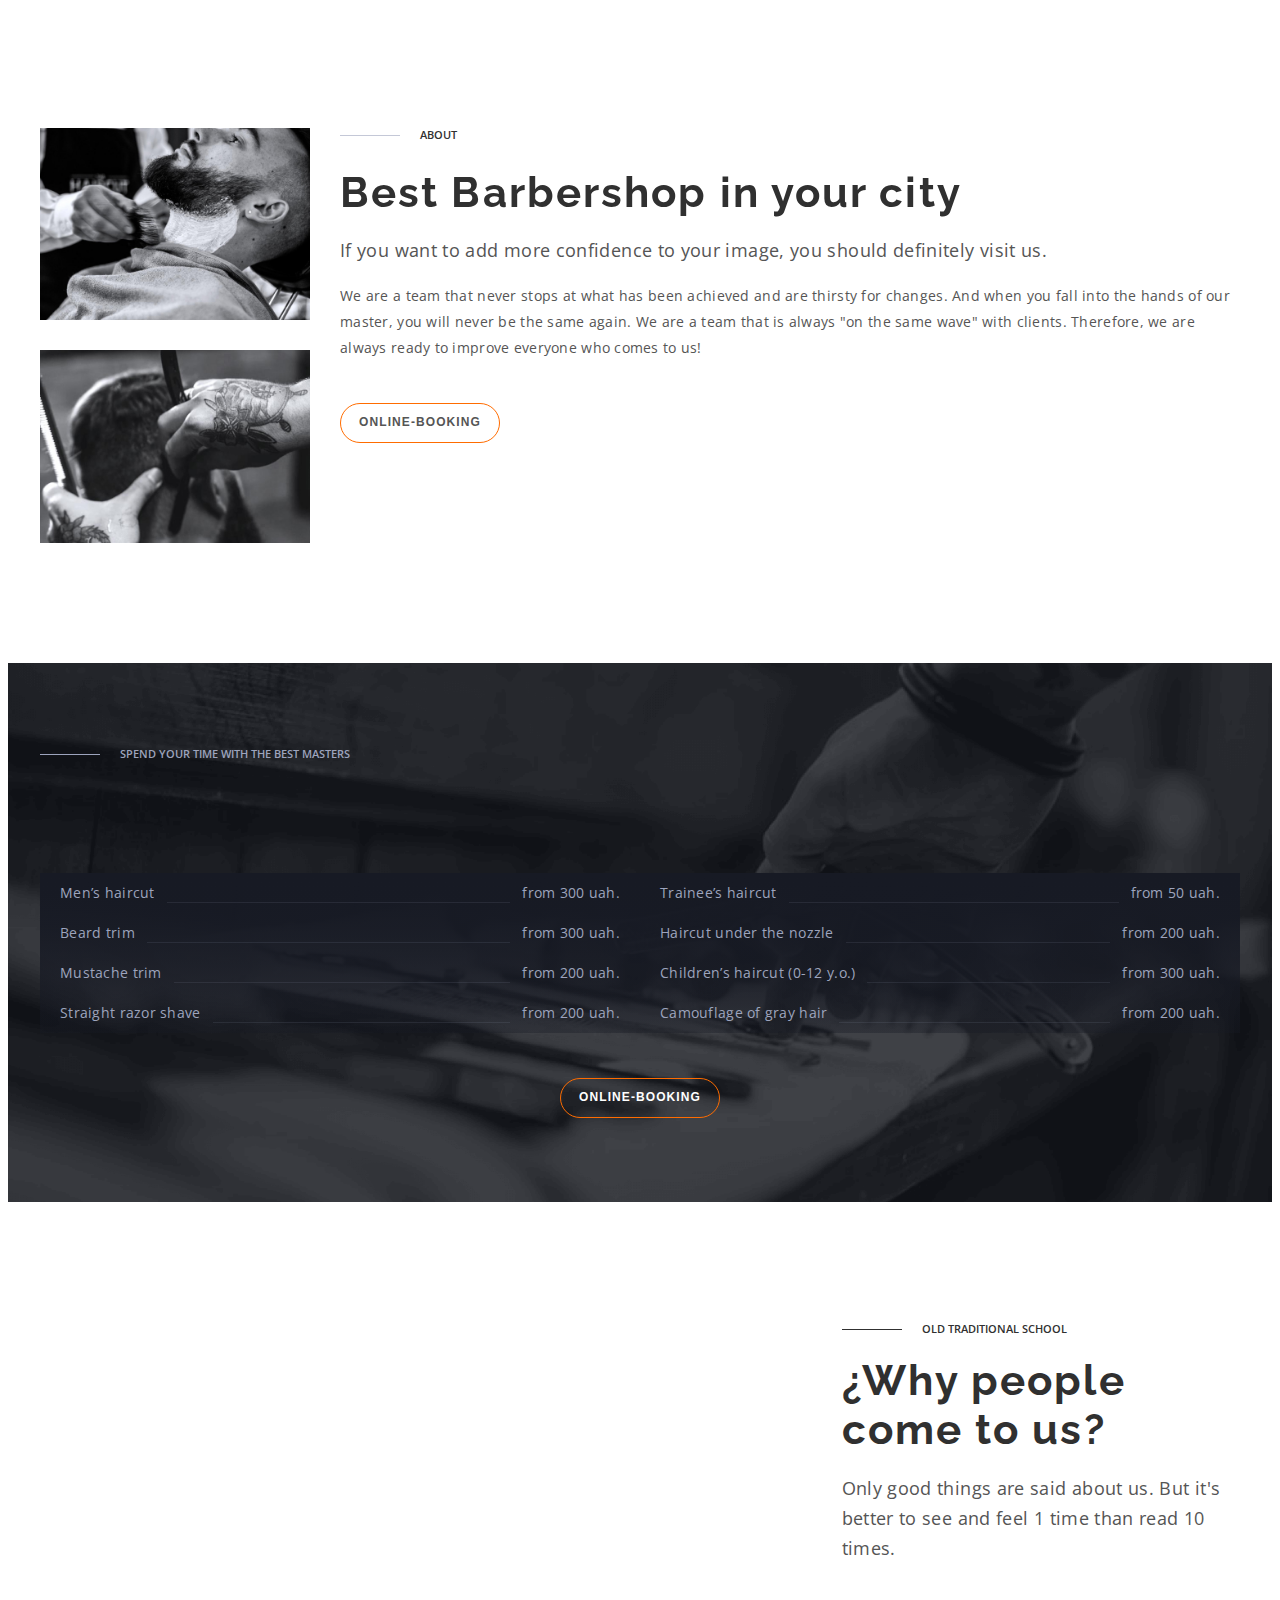
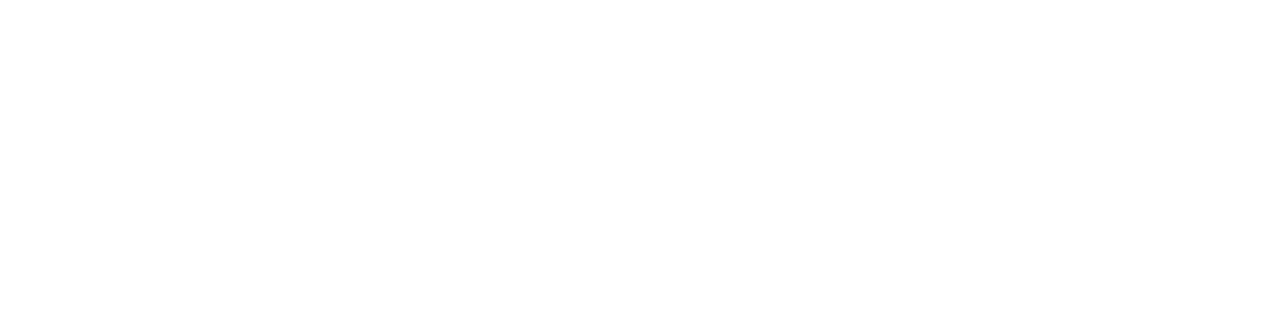
==== commit f0e48308: "adaptive" ====
--- a/index.html
+++ b/index.html
@@ -184,9 +184,9 @@
             online-booking
           </button>
         </div>
-      </section> -->
+      </section>
       <!-- SECTION OLD TRADITIONAL SCHOOL -->
-      <!-- <section class="oldschool">
+       <section class="oldschool">
         <div class="container oldschool-container">
           <ul
             class="oldschool-list"
@@ -220,7 +220,7 @@
             </p>
           </div>
         </div>
-      </section> -->
+      </section>
       <!-- SECTION OUR BARBERS -->
       <!-- <section class="barbers" id="Barbers">
         <div class="container">
--- a/css/main.min.css
+++ b/css/main.min.css
@@ -1 +1 @@
-body{font-family:OpenSans-Regular400;font-family:"Open Sans",sans-serif;background-color:var(--bodycolor)}p,h1,h2,h3,h4,h5,h6{margin:0}ul,ol{margin:0;padding-left:0}button{cursor:pointer;margin:0;padding:0}img{display:block}a{text-decoration:none}ul{list-style:none}@font-face{font-family:OpenSans-Regular400;src:url(./fonts/Open_Sans/static/OpenSans-Regular.ttf)}@font-face{font-family:OpenSans-SemiBold600;src:url(./fonts/Open_Sans/static/OpenSans-SemiBold.ttf)}@font-face{font-family:OpenSans-Bolt700;src:url(./fonts/Open_Sans/static/OpenSans-Bold.ttf)}@font-face{font-family:Raleway-Bolt700;src:url(./fonts/Raleway/static/Raleway-Bold.ttf)}:root{--body-color: #e5e5e5;--white-color: #ffffff;--barbers-section: #f7f7f7;--hover-color: #ff6c00;--accent-color: #ff6c00;--second-color: #9da4bd;--text-color: #303030;--title-color: #303030;--text-color-secondary: #555555;--font-weight600: 600;--font-weight700: 700}.container{width:100%;margin:0 auto;padding:0}@media screen and (min-width: 480px){.container{width:480px;padding-right:15px;padding-left:15px}}@media screen and (min-width: 768px){.container{width:768px}}@media screen and (min-width: 1200px){.container{width:1200px}}.visually-hidden{position:absolute;width:1px;height:1px;margin:-1px;border:0;padding:0;white-space:nowrap;-webkit-clip-path:inset(100%);clip-path:inset(100%);clip:rect(0 0 0 0);overflow:hidden}.link{transition:color 250ms linear}.link:hover,.link:focus{color:var(--hover-color)}.link :active{color:#f18132}.btn{font-weight:600;font-size:12px;line-height:1.33;letter-spacing:.09em;text-transform:uppercase;cursor:pointer;min-width:160px;height:40px;border:1px solid #ff6c00;color:var(--white-color);background-color:inherit;border-radius:25px;transition:color 250ms linear,background-color 250ms linear}.btn:hover,.btn:focus{border-radius:25px;background-color:var(--accent-color);color:var(--white-color)}.btn:active{background-color:#f18132}.btn__header{margin-right:20px}.btn__about{color:var(--text-color-secondary)}.btn__prices{display:block;margin:0 auto}.btn__footer{padding:12px 38px;margin-top:44px}.header__frame{position:absolute;width:100%;padding-top:32px;padding-bottom:32px}.header__container{display:flex;align-items:center}.navigation{display:flex;margin-right:auto}.navigation__logo{cursor:pointer}.navigation__icon{fill:var(--title-color);transition:fill 250ms linear}.navigation__icon:hover,.navigation__icon:focus{fill:var(--hover-color)}.navigation-list__data{display:flex;align-items:center;margin-left:130px;gap:30px}.navigation-list__link.current{color:var(--hover-color)}.navigation-list__link{font-weight:600;font-size:12px;line-height:1.33;letter-spacing:.1em;color:var(--white-color);padding:10px 10px}.navigation-list__tel{margin-right:60px}.hero{background-color:#fff}.hero__container{display:flex}.hero__network{width:100%;display:flex;align-items:flex-end;padding-left:27px;padding-bottom:40px;width:100px}.hero-list{transform-origin:bottom left;transform:rotate(-90deg) translateY(100%);display:flex;align-items:center;gap:40px}.hero-list::before{content:"";width:60px;height:1px;background-color:var(--text-color)}.hero-list__link{font-weight:600;font-size:11px;line-height:1.36;letter-spacing:.2em;color:var(--text-color)}.hero-frame__fon{flex-grow:1;padding:272px 100px 208px 100px;background-color:rgba(25,28,38,.2);background-image:linear-gradient(rgba(25, 28, 38, 0.2), rgba(25, 28, 38, 0.2)),url(../images/Slider3.jpg);background-repeat:no-repeat;background-position:center;background-size:cover}.hero-frame__texttop{display:flex;align-items:center;gap:20px;font-weight:600;font-size:11px;line-height:1.36;text-transform:uppercase;margin-bottom:20px;color:rgba(157,164,189,.6)}.hero-frame__texttop::before{content:"";width:60px;height:1px;background-color:rgba(157,164,189,.6)}.hero-frame__title{display:flex;align-items:center;gap:10px;font-family:"Raleway",sans-serif;font-weight:700;font-size:72px;line-height:1.18;letter-spacing:.05em;margin-bottom:32px;color:#fff}.hero-frame__title::before{content:"🔥";font-size:50px;background-size:contain}.hero-frame__textbot{font-size:18px;line-height:1.66;letter-spacing:.02em;max-width:360px;color:var(--second-color)}.about{padding:84px 0;background-color:var(--white-color)}@media screen and (min-width: 768px){.about{padding:120px 0px}}.about__container{display:flex;gap:30px}.about__list{display:none}@media screen and (min-width: 768px){.about__list{display:inline-flex;flex-direction:column;row-gap:30px}}.about__list__list li{width:30px;display:inline-flex;flex-direction:column}.about__list__list li{width:30px;display:inline-flex;flex-direction:column}.about__list__list img{width:100%}.about__texttop{display:flex;justify-content:flex-start;align-items:center;font-family:Open Sans;gap:20px;font-weight:600;font-size:11px;line-height:1.36;text-transform:uppercase;margin-bottom:25px;color:var(--text-color)}.about__texttop::before{content:"";width:60px;height:1px;background-color:rgba(157,164,189,.6)}.about__title{font-family:"Raleway";font-weight:700;font-size:28px;letter-spacing:1.4px;margin-bottom:20px;color:var(--text-color)}@media screen and (min-width: 768px){.about__title{font-weight:700;font-size:42px;line-height:49px;letter-spacing:.05em}}.about__texttwo{font-family:Open Sans;font-size:16px;line-height:26px;letter-spacing:.32px;margin-bottom:20px;color:var(--text-color-secondary)}@media screen and (min-width: 768px){.about__texttwo{font-size:18px;letter-spacing:.02em}}.about__textbtm{font-size:14px;line-height:26px;letter-spacing:.02em;margin-bottom:42px;color:var(--text-color-secondary)}.prices{background-color:#111319;background-image:url(../images/img.png),linear-gradient(#111319, #111319);background-repeat:no-repeat;background-position:center;background-size:cover;padding:84px 0}@media screen and (min-width: 768px){.prices{padding:84px 0}}.prices .text{display:flex;align-items:center;gap:20px;font-weight:600;font-size:11px;line-height:1.36;text-transform:uppercase;margin-bottom:20px;color:var(--second-color)}.prices .text::before{content:"";width:60px;height:1px;background-color:currentColor}.prices-text{font-size:8px;line-height:1.66;letter-spacing:.02em;color:var(--second-color)}.prices-text:last-child{order:1}@media screen and (min-width: 480px){.prices-text{font-size:11px}}@media screen and (min-width: 768px){.prices-text{color:#9da4bd;font-size:14px;font-family:Open Sans;line-height:20px;letter-spacing:.28px}}.prices-block{margin-bottom:45px;background:linear-gradient(180deg, #171A24 0%, rgba(23, 26, 36, 0.2) 100%)}@media screen and (min-width: 1200px){.prices-block{display:flex;justify-content:space-between}}@media screen and (min-width: 1200px){.prices-list{width:calc((100% - 30px)/2)}}.prices-list-gradientleft{padding:10px 20px 10px 20px}@media screen and (min-width: 480px){.prices-list-gradientleft{padding:10px 40px 10px 40px}}@media screen and (min-width: 768px){.prices-list-gradientleft{background-image:linear-gradient(180deg, #171a24 0%, rgba(23, 26, 36, 0.2) 100%)}}@media screen and (min-width: 1200px){.prices-list-gradientleft{padding:10px 20px 10px 20px}}.prices-list-gradientright{padding:10px 20px 10px 20px}@media screen and (min-width: 480px){.prices-list-gradientright{padding:10px 40px 30px 40px}}@media screen and (min-width: 768px){.prices-list-gradientright{background-image:linear-gradient(180deg, #171a24 0%, rgba(23, 26, 36, 0.2) 100%)}}@media screen and (min-width: 1200px){.prices-list-gradientright{padding:10px 20px 10px 20px}}.prices-item{display:flex;align-items:flex-end;justify-content:space-between}.prices-item::before{content:"";flex-grow:1;order:1;width:100px;height:1px;margin:0 12px;background:rgba(157,164,189,.12)}.prices-item:not(:last-child){margin-bottom:20px}.prices-title{font-family:"Raleway";font-weight:700;font-size:40px;line-height:1.16;letter-spacing:.05em;margin-bottom:45px;color:var(--white-color)}.oldschool{padding:120px 0;background-color:var(--white-color)}.oldschool-container{display:flex;padding-left:100px;gap:130px}.oldschool-list{display:flex;width:370px;flex-wrap:wrap;justify-content:center;background-color:#fff}.oldschool-block{max-width:500px}.oldschool-item{width:170px;height:133px;text-align:center;padding:20px 24px;background:#f7f7f7}.oldschool-item:nth-child(odd){margin-right:30px}.oldschool-item:nth-child(even){margin-top:30px}.oldschool-span{font-weight:700;font-size:42px;line-height:1.35;text-align:center;letter-spacing:.05em;color:var(--text-color)}.oldschool-item-text{font-weight:600;font-size:11px;line-height:1.36;text-align:center;color:var(--text-color)}.oldschool-text{display:flex;align-items:center;gap:20px;font-weight:600;font-size:11px;line-height:1.36;text-transform:uppercase;margin-bottom:20px;color:var(--text-color)}.oldschool-text::before{content:"";width:60px;height:1px;background-color:currentColor}.oldschool-title{font-family:"Raleway";font-weight:700;font-size:42px;max-width:430px;line-height:1.16;letter-spacing:.05em;margin-bottom:20px;color:var(--text-color)}.oldschool-text-buttom{font-size:18px;line-height:1.66;letter-spacing:.02em;color:var(--text-color-secondary)}.barbers{padding:120px 0;background-color:var(--barbers-section)}.barbers-text{display:flex;align-items:center;gap:20px;font-weight:600;font-size:11px;line-height:1.36;text-transform:uppercase;margin-bottom:20px;color:var(--text-color)}.barbers-text::before{content:"";width:60px;height:1px;background-color:currentColor}.barbers-title{font-family:"Raleway";font-weight:700;font-size:42px;line-height:1.16;letter-spacing:.05em;margin-bottom:45px;color:var(--text-color)}.barbers-list{display:flex;gap:30px;justify-content:space-between}.barbers-block-overlame{position:relative;margin-bottom:30px;overflow:hidden}.barber-text-overlame{position:absolute;width:100%;top:0;height:0;height:100%;font-size:14px;line-height:1.35;letter-spacing:.02em;color:#fff;padding:10px;background-color:rgba(255,106,0,.6784313725);transform:translateY(100%);transition:transform 250ms linear;overflow:scroll}.barbers-item:hover .barber-text-overlame{transform:translateY(0%)}.barbers-title-two{font-weight:400;font-size:18px;line-height:1.38;text-align:center;letter-spacing:.02em;margin-bottom:8px;color:var(--text-color)}.barbers-text-two{font-size:14px;line-height:1.35;text-align:center;letter-spacing:.02em;margin-bottom:30px;color:var(--accent-color)}.barbers-list-network{display:flex;gap:10px;justify-content:center}.barbers-link{width:44px;height:44px;border-radius:50%;background-color:#fff;display:flex;justify-content:center;align-items:center;fill:var(--title-color);transition:fill 250ms linear,background-color 250ms linear}.barbers-link:hover,.barbers-link:focus{fill:#fff;background-color:var(--hover-color)}.barbers-icon{fill:inherit}.photos{padding:120px 0;background-color:var(--white-color)}.photos-text{display:flex;align-items:center;gap:20px;font-weight:600;font-size:11px;line-height:1.36;text-transform:uppercase;margin-bottom:45px;color:var(--text-color)}.photos-text::before{content:"";width:60px;height:1px;background-color:currentColor}.photos-list{display:flex;gap:30px;justify-content:space-between}.section-contacts{background-color:#111319;background-image:url(../images/Bg.png);background-repeat:no-repeat;background-position:right;background-size:50% 100%;padding:120px 0}.contacts-container{display:flex}.left-contacts{max-width:570px;flex-grow:1}.left-contacts-title{font-family:"Raleway";font-weight:700;font-size:42px;line-height:1.16;letter-spacing:.05em;color:var(--white-color);margin-bottom:44px}.form-booking{display:flex;margin-bottom:44px}.form-booking-label{display:inline-block;color:rgba(157,164,189,.4);font-size:11px;font-family:Open Sans;font-weight:600;letter-spacing:1.1px;text-transform:uppercase}.form-booking-label:not(:last-child){margin-right:30px}.form-booking-label input{width:270px;padding:10px;background-color:rgba(0,0,0,0);border:0;border-bottom:1px solid #fff;color:#fff;outline:none}.form-booking-label:focus-within,.form-commit-label:focus-within{color:#fff}.form-commit-label{color:rgba(157,164,189,.4);font-size:11px;font-family:Open Sans;font-weight:600;letter-spacing:1.1px;text-transform:uppercase}.form-commit-label textarea{width:100%;min-height:76px;background-color:rgba(0,0,0,0);border:0;padding:10px;border-bottom:1px solid #fff;color:#fff;font-size:11px;font-family:Open Sans;font-weight:600;letter-spacing:1.1px;text-transform:uppercase;outline:none}.right-contacts{flex-grow:1;padding-left:100px}.contacts-title{font-family:"Raleway";font-weight:700;font-size:42px;line-height:1.16;letter-spacing:.05em;margin-bottom:40px;color:#fff}.address-item{margin-top:20px}.address-link{font-style:normal;font-size:18px;line-height:1.66;letter-spacing:.02em;color:var(--second-color)}.underline-email{text-decoration:underline}.location{font-weight:700}.address-text-work{display:flex;align-items:center;gap:20px;font-weight:600;font-size:11px;line-height:1.36;text-transform:uppercase;margin-top:70px;color:var(--white-color)}.address-text-work::before{content:"";width:60px;height:1px;background-color:currentColor}.address-text-time{font-size:18px;line-height:1.66;letter-spacing:.02em;margin-top:20px;color:var(--second-color)}.backdrop{position:fixed;top:0;left:0;width:100%;height:100%;background-color:rgba(157,164,189,.4705882353);transition:opacity 300ms linear,visibility 300ms linear}.is-hidden{opacity:0;visibility:hidden;pointer-events:none}.modal{position:absolute;top:50%;left:50%;width:520px;padding:40px;background-color:#fff;transform:translate(-50%, -50%) scaleY(1);transition:transform 300ms linear;border:1px solid var(--hover-color)}.backdrop.is-hidden .modal{transform:translate(-50%, -50%) scaleY(0)}.modal__btn{position:absolute;top:10px;right:10px;width:40px;height:40px;border:2px solid var(--hover-color);color:var(--text-color-secondary);margin:0;padding:0;border-radius:50%;transform:scale(1)}.modal__btn:hover{transform:scale(1.1)}.modal__text{color:var(--text-color-secondary);text-align:center;font-size:20px;font-family:Roboto;font-weight:700;letter-spacing:.6px;margin-bottom:40px}.form__frame{position:relative;margin-bottom:30px}.form__input{position:relative;color:var(--text-color);font-size:14px;font-family:Roboto;line-height:24px;width:100%;padding:10px 10px;border-radius:4px;border:1px solid rgba(33,33,33,.2);outline:none}.form__input:focus{border:1px solid var(--hover-color)}.form__input:focus+.form-label{transform:translateY(-40px)}.form__input:not(:-moz-placeholder-shown)+.form-label{transform:translateY(-40px)}.form__input:not(:-ms-input-placeholder)+.form-label{transform:translateY(-40px)}.form__input:not(:placeholder-shown)+.form-label{transform:translateY(-40px)}.form__label{position:absolute;top:50%;left:0;color:#757575;font-size:12px;font-family:Roboto;letter-spacing:.12px;transform:translateY(-50%);padding-left:10px}.form__texarea{margin-bottom:5px}.form textarea{resize:none}.form .btn__form{background-color:#ff6c00;transition:color 250ms linear,background-color 250ms linear}.form .btn__form:hover,.form .btn__form:focus{background-color:var(--white-color);color:var(--text-color-secondary)}.form .btn__form:active{background-color:#f9f5f2}.form__check{color:#757575;font-size:12px;font-family:Roboto;letter-spacing:.12px}.form__check span{border-radius:4px}.form__link{text-decoration:underline}.form__icon{width:12px;height:12px;border-radius:2px;border:1px solid var(--text-color-secondary);fill:rgba(0,0,0,0)}.form__accept:checked+.form__check span .form__icon{background-color:#ff6c00;border:none;fill:#fff}footer{background-color:var(--barbers-section)}.footer{display:flex;justify-content:space-between;align-items:baseline;align-items:center;padding:55px 15px}.footer-text{font-weight:600;font-size:11px;line-height:1.36;letter-spacing:.2em;color:var(--second-color)}.footer-list{display:flex;align-items:center;gap:40px}.footer-list::before{content:"";width:60px;height:1px;background-color:#555}.footer-item{display:flex}.footer-item .link{padding:8px 4px}.footer-item a{font-weight:600;font-size:11px;line-height:1.36;letter-spacing:.2em;color:var(--text-color)}/*# sourceMappingURL=main.min.css.map */+body{font-family:OpenSans-Regular400;font-family:"Open Sans",sans-serif;background-color:var(--bodycolor)}p,h1,h2,h3,h4,h5,h6{margin:0}ul,ol{margin:0;padding-left:0}button{cursor:pointer;margin:0;padding:0}img{display:block}a{text-decoration:none}ul{list-style:none}@font-face{font-family:OpenSans-Regular400;src:url(./fonts/Open_Sans/static/OpenSans-Regular.ttf)}@font-face{font-family:OpenSans-SemiBold600;src:url(./fonts/Open_Sans/static/OpenSans-SemiBold.ttf)}@font-face{font-family:OpenSans-Bolt700;src:url(./fonts/Open_Sans/static/OpenSans-Bold.ttf)}@font-face{font-family:Raleway-Bolt700;src:url(./fonts/Raleway/static/Raleway-Bold.ttf)}:root{--body-color: #e5e5e5;--white-color: #ffffff;--barbers-section: #f7f7f7;--hover-color: #ff6c00;--accent-color: #ff6c00;--second-color: #9da4bd;--text-color: #303030;--title-color: #303030;--text-color-secondary: #555555;--font-weight600: 600;--font-weight700: 700}.container{width:100%;margin:0 auto;padding:0}@media screen and (min-width: 480px){.container{width:480px;padding-right:15px;padding-left:15px}}@media screen and (min-width: 768px){.container{width:768px}}@media screen and (min-width: 1200px){.container{width:1200px}}.visually-hidden{position:absolute;width:1px;height:1px;margin:-1px;border:0;padding:0;white-space:nowrap;-webkit-clip-path:inset(100%);clip-path:inset(100%);clip:rect(0 0 0 0);overflow:hidden}.link{transition:color 250ms linear}.link:hover,.link:focus{color:var(--hover-color)}.link :active{color:#f18132}.btn{font-weight:600;font-size:12px;line-height:1.33;letter-spacing:.09em;text-transform:uppercase;cursor:pointer;min-width:160px;height:40px;border:1px solid #ff6c00;color:var(--white-color);background-color:inherit;border-radius:25px;transition:color 250ms linear,background-color 250ms linear}.btn:hover,.btn:focus{border-radius:25px;background-color:var(--accent-color);color:var(--white-color)}.btn:active{background-color:#f18132}.btn__header{margin-right:20px}.btn__about{color:var(--text-color-secondary)}.btn__prices{display:block;margin:0 auto}.btn__footer{padding:12px 38px;margin-top:44px}.header__frame{position:absolute;width:100%;padding-top:32px;padding-bottom:32px}.header__container{display:flex;align-items:center}.navigation{display:flex;margin-right:auto}.navigation__logo{cursor:pointer}.navigation__icon{fill:var(--title-color);transition:fill 250ms linear}.navigation__icon:hover,.navigation__icon:focus{fill:var(--hover-color)}.navigation-list__data{display:flex;align-items:center;margin-left:130px;gap:30px}.navigation-list__link.current{color:var(--hover-color)}.navigation-list__link{font-weight:600;font-size:12px;line-height:1.33;letter-spacing:.1em;color:var(--white-color);padding:10px 10px}.navigation-list__tel{margin-right:60px}.hero{background-color:#fff}.hero__container{display:flex}.hero__network{width:100%;display:flex;align-items:flex-end;padding-left:27px;padding-bottom:40px;width:100px}.hero-list{transform-origin:bottom left;transform:rotate(-90deg) translateY(100%);display:flex;align-items:center;gap:40px}.hero-list::before{content:"";width:60px;height:1px;background-color:var(--text-color)}.hero-list__link{font-weight:600;font-size:11px;line-height:1.36;letter-spacing:.2em;color:var(--text-color)}.hero-frame__fon{flex-grow:1;padding:272px 100px 208px 100px;background-color:rgba(25,28,38,.2);background-image:linear-gradient(rgba(25, 28, 38, 0.2), rgba(25, 28, 38, 0.2)),url(../images/Slider3.jpg);background-repeat:no-repeat;background-position:center;background-size:cover}.hero-frame__texttop{display:flex;align-items:center;gap:20px;font-weight:600;font-size:11px;line-height:1.36;text-transform:uppercase;margin-bottom:20px;color:rgba(157,164,189,.6)}.hero-frame__texttop::before{content:"";width:60px;height:1px;background-color:rgba(157,164,189,.6)}.hero-frame__title{display:flex;align-items:center;gap:10px;font-family:"Raleway",sans-serif;font-weight:700;font-size:72px;line-height:1.18;letter-spacing:.05em;margin-bottom:32px;color:#fff}.hero-frame__title::before{content:"🔥";font-size:50px;background-size:contain}.hero-frame__textbot{font-size:18px;line-height:1.66;letter-spacing:.02em;max-width:360px;color:var(--second-color)}.about{padding:84px 0;background-color:var(--white-color)}@media screen and (min-width: 768px){.about{padding:120px 0px}}.about__container{display:flex;gap:30px}.about__list{display:none}@media screen and (min-width: 768px){.about__list{display:inline-flex;flex-direction:column;row-gap:30px}}.about__list__list li{width:30px;display:inline-flex;flex-direction:column}.about__list__list li{width:30px;display:inline-flex;flex-direction:column}.about__list__list img{width:100%}.about__texttop{display:flex;justify-content:flex-start;align-items:center;font-family:Open Sans;gap:20px;font-weight:600;font-size:11px;line-height:1.36;text-transform:uppercase;margin-bottom:25px;color:var(--text-color)}.about__texttop::before{content:"";width:60px;height:1px;background-color:rgba(157,164,189,.6)}.about__title{font-family:"Raleway";font-weight:700;font-size:28px;letter-spacing:1.4px;margin-bottom:20px;color:var(--text-color)}@media screen and (min-width: 768px){.about__title{font-weight:700;font-size:42px;line-height:49px;letter-spacing:.05em}}.about__texttwo{font-family:Open Sans;font-size:16px;line-height:26px;letter-spacing:.32px;margin-bottom:20px;color:var(--text-color-secondary)}@media screen and (min-width: 768px){.about__texttwo{font-size:18px;letter-spacing:.02em}}.about__textbtm{font-size:14px;line-height:26px;letter-spacing:.02em;margin-bottom:42px;color:var(--text-color-secondary)}.prices{background-color:#111319;background-image:url(../images/img.png),linear-gradient(#111319, #111319);background-repeat:no-repeat;background-position:center;background-size:cover;padding:84px 0}@media screen and (min-width: 768px){.prices{padding:84px 0}}.prices .text{display:flex;align-items:center;gap:20px;font-weight:600;font-size:11px;line-height:1.36;text-transform:uppercase;margin-bottom:20px;color:var(--second-color)}.prices .text::before{content:"";width:60px;height:1px;background-color:currentColor}.prices-text{font-size:8px;line-height:1.66;letter-spacing:.02em;color:var(--second-color)}.prices-text:last-child{order:1}@media screen and (min-width: 480px){.prices-text{font-size:11px}}@media screen and (min-width: 768px){.prices-text{color:#9da4bd;font-size:14px;font-family:Open Sans;line-height:20px;letter-spacing:.28px}}.prices-block{margin-bottom:45px;background:linear-gradient(180deg, #171A24 0%, rgba(23, 26, 36, 0.2) 100%)}@media screen and (min-width: 1200px){.prices-block{display:flex;justify-content:space-between}}@media screen and (min-width: 1200px){.prices-list{width:calc((100% - 30px)/2)}}.prices-list-gradientleft{padding:10px 20px 10px 20px}@media screen and (min-width: 480px){.prices-list-gradientleft{padding:10px 40px 10px 40px}}@media screen and (min-width: 768px){.prices-list-gradientleft{background-image:linear-gradient(180deg, #171a24 0%, rgba(23, 26, 36, 0.2) 100%)}}@media screen and (min-width: 1200px){.prices-list-gradientleft{padding:10px 20px 10px 20px}}.prices-list-gradientright{padding:10px 20px 10px 20px}@media screen and (min-width: 480px){.prices-list-gradientright{padding:10px 40px 30px 40px}}@media screen and (min-width: 768px){.prices-list-gradientright{background-image:linear-gradient(180deg, #171a24 0%, rgba(23, 26, 36, 0.2) 100%)}}@media screen and (min-width: 1200px){.prices-list-gradientright{padding:10px 20px 10px 20px}}.prices-item{display:flex;align-items:flex-end;justify-content:space-between}.prices-item::before{content:"";flex-grow:1;order:1;width:100px;height:1px;margin:0 12px;background:rgba(157,164,189,.12)}.prices-item:not(:last-child){margin-bottom:20px}.prices-title{font-family:"Raleway";font-weight:700;font-size:40px;line-height:1.16;letter-spacing:.05em;margin-bottom:45px;color:var(--white-color)}.oldschool{padding:80px 0;background-color:var(--white-color)}@media screen and (min-width: 768px){.oldschool{padding:120px 0}}@media screen and (min-width: 1200px){.oldschool{display:flex}}@media screen and (min-width: 480px){.oldschool-container{display:flex;flex-direction:column-reverse;gap:130px}}@media screen and (min-width: 1200px){.oldschool-container{display:flex;flex-direction:row;padding-left:100px;gap:130px}}.oldschool-list{display:flex;flex-wrap:wrap;justify-content:center;padding-bottom:60px;background-color:#fff}@media screen and (min-width: 768px){.oldschool-list{justify-content:flex-end}}@media screen and (min-width: 1200px){.oldschool-list{justify-content:center}}.oldschool-block{max-width:500px}.oldschool-item{width:133px;height:133px;text-align:center;padding:20px 24px;background:#f7f7f7}@media screen and (min-width: 420px){.oldschool-item{width:170px}}@media screen and (min-width: 480px){.oldschool-item{width:194px}}@media screen and (min-width: 768px){.oldschool-item{width:230px}}.oldschool-item:nth-child(odd){margin-right:30px}.oldschool-item:nth-child(even){margin-top:30px}.oldschool-span{font-weight:700;font-size:42px;line-height:1.35;text-align:center;letter-spacing:.05em;color:var(--text-color)}.oldschool-item-text{font-weight:600;font-size:11px;line-height:1.36;text-align:center;color:var(--text-color)}.oldschool-text{display:flex;align-items:center;gap:20px;font-weight:600;font-size:11px;line-height:1.36;text-transform:uppercase;margin-bottom:20px;color:var(--text-color)}.oldschool-text::before{content:"";width:60px;height:1px;background-color:currentColor}.oldschool-title{font-family:"Raleway";font-weight:700;font-size:42px;max-width:430px;line-height:1.16;letter-spacing:.05em;margin-bottom:20px;color:var(--text-color)}.oldschool-text-buttom{font-size:18px;line-height:1.66;letter-spacing:.02em;color:var(--text-color-secondary)}.barbers{padding:120px 0;background-color:var(--barbers-section)}.barbers-text{display:flex;align-items:center;gap:20px;font-weight:600;font-size:11px;line-height:1.36;text-transform:uppercase;margin-bottom:20px;color:var(--text-color)}.barbers-text::before{content:"";width:60px;height:1px;background-color:currentColor}.barbers-title{font-family:"Raleway";font-weight:700;font-size:42px;line-height:1.16;letter-spacing:.05em;margin-bottom:45px;color:var(--text-color)}.barbers-list{display:flex;gap:30px;justify-content:space-between}.barbers-block-overlame{position:relative;margin-bottom:30px;overflow:hidden}.barber-text-overlame{position:absolute;width:100%;top:0;height:0;height:100%;font-size:14px;line-height:1.35;letter-spacing:.02em;color:#fff;padding:10px;background-color:rgba(255,106,0,.6784313725);transform:translateY(100%);transition:transform 250ms linear;overflow:scroll}.barbers-item:hover .barber-text-overlame{transform:translateY(0%)}.barbers-title-two{font-weight:400;font-size:18px;line-height:1.38;text-align:center;letter-spacing:.02em;margin-bottom:8px;color:var(--text-color)}.barbers-text-two{font-size:14px;line-height:1.35;text-align:center;letter-spacing:.02em;margin-bottom:30px;color:var(--accent-color)}.barbers-list-network{display:flex;gap:10px;justify-content:center}.barbers-link{width:44px;height:44px;border-radius:50%;background-color:#fff;display:flex;justify-content:center;align-items:center;fill:var(--title-color);transition:fill 250ms linear,background-color 250ms linear}.barbers-link:hover,.barbers-link:focus{fill:#fff;background-color:var(--hover-color)}.barbers-icon{fill:inherit}.photos{padding:120px 0;background-color:var(--white-color)}.photos-text{display:flex;align-items:center;gap:20px;font-weight:600;font-size:11px;line-height:1.36;text-transform:uppercase;margin-bottom:45px;color:var(--text-color)}.photos-text::before{content:"";width:60px;height:1px;background-color:currentColor}.photos-list{display:flex;gap:30px;justify-content:space-between}.section-contacts{background-color:#111319;background-image:url(../images/Bg.png);background-repeat:no-repeat;background-position:right;background-size:50% 100%;padding:120px 0}.contacts-container{display:flex}.left-contacts{max-width:570px;flex-grow:1}.left-contacts-title{font-family:"Raleway";font-weight:700;font-size:42px;line-height:1.16;letter-spacing:.05em;color:var(--white-color);margin-bottom:44px}.form-booking{display:flex;margin-bottom:44px}.form-booking-label{display:inline-block;color:rgba(157,164,189,.4);font-size:11px;font-family:Open Sans;font-weight:600;letter-spacing:1.1px;text-transform:uppercase}.form-booking-label:not(:last-child){margin-right:30px}.form-booking-label input{width:270px;padding:10px;background-color:rgba(0,0,0,0);border:0;border-bottom:1px solid #fff;color:#fff;outline:none}.form-booking-label:focus-within,.form-commit-label:focus-within{color:#fff}.form-commit-label{color:rgba(157,164,189,.4);font-size:11px;font-family:Open Sans;font-weight:600;letter-spacing:1.1px;text-transform:uppercase}.form-commit-label textarea{width:100%;min-height:76px;background-color:rgba(0,0,0,0);border:0;padding:10px;border-bottom:1px solid #fff;color:#fff;font-size:11px;font-family:Open Sans;font-weight:600;letter-spacing:1.1px;text-transform:uppercase;outline:none}.right-contacts{flex-grow:1;padding-left:100px}.contacts-title{font-family:"Raleway";font-weight:700;font-size:42px;line-height:1.16;letter-spacing:.05em;margin-bottom:40px;color:#fff}.address-item{margin-top:20px}.address-link{font-style:normal;font-size:18px;line-height:1.66;letter-spacing:.02em;color:var(--second-color)}.underline-email{text-decoration:underline}.location{font-weight:700}.address-text-work{display:flex;align-items:center;gap:20px;font-weight:600;font-size:11px;line-height:1.36;text-transform:uppercase;margin-top:70px;color:var(--white-color)}.address-text-work::before{content:"";width:60px;height:1px;background-color:currentColor}.address-text-time{font-size:18px;line-height:1.66;letter-spacing:.02em;margin-top:20px;color:var(--second-color)}.backdrop{position:fixed;top:0;left:0;width:100%;height:100%;background-color:rgba(157,164,189,.4705882353);transition:opacity 300ms linear,visibility 300ms linear}.is-hidden{opacity:0;visibility:hidden;pointer-events:none}.modal{position:absolute;top:50%;left:50%;width:520px;padding:40px;background-color:#fff;transform:translate(-50%, -50%) scaleY(1);transition:transform 300ms linear;border:1px solid var(--hover-color)}.backdrop.is-hidden .modal{transform:translate(-50%, -50%) scaleY(0)}.modal__btn{position:absolute;top:10px;right:10px;width:40px;height:40px;border:2px solid var(--hover-color);color:var(--text-color-secondary);margin:0;padding:0;border-radius:50%;transform:scale(1)}.modal__btn:hover{transform:scale(1.1)}.modal__text{color:var(--text-color-secondary);text-align:center;font-size:20px;font-family:Roboto;font-weight:700;letter-spacing:.6px;margin-bottom:40px}.form__frame{position:relative;margin-bottom:30px}.form__input{position:relative;color:var(--text-color);font-size:14px;font-family:Roboto;line-height:24px;width:100%;padding:10px 10px;border-radius:4px;border:1px solid rgba(33,33,33,.2);outline:none}.form__input:focus{border:1px solid var(--hover-color)}.form__input:focus+.form-label{transform:translateY(-40px)}.form__input:not(:-moz-placeholder-shown)+.form-label{transform:translateY(-40px)}.form__input:not(:-ms-input-placeholder)+.form-label{transform:translateY(-40px)}.form__input:not(:placeholder-shown)+.form-label{transform:translateY(-40px)}.form__label{position:absolute;top:50%;left:0;color:#757575;font-size:12px;font-family:Roboto;letter-spacing:.12px;transform:translateY(-50%);padding-left:10px}.form__texarea{margin-bottom:5px}.form textarea{resize:none}.form .btn__form{background-color:#ff6c00;transition:color 250ms linear,background-color 250ms linear}.form .btn__form:hover,.form .btn__form:focus{background-color:var(--white-color);color:var(--text-color-secondary)}.form .btn__form:active{background-color:#f9f5f2}.form__check{color:#757575;font-size:12px;font-family:Roboto;letter-spacing:.12px}.form__check span{border-radius:4px}.form__link{text-decoration:underline}.form__icon{width:12px;height:12px;border-radius:2px;border:1px solid var(--text-color-secondary);fill:rgba(0,0,0,0)}.form__accept:checked+.form__check span .form__icon{background-color:#ff6c00;border:none;fill:#fff}footer{background-color:var(--barbers-section)}.footer{display:flex;justify-content:space-between;align-items:baseline;align-items:center;padding:55px 15px}.footer-text{font-weight:600;font-size:11px;line-height:1.36;letter-spacing:.2em;color:var(--second-color)}.footer-list{display:flex;align-items:center;gap:40px}.footer-list::before{content:"";width:60px;height:1px;background-color:#555}.footer-item{display:flex}.footer-item .link{padding:8px 4px}.footer-item a{font-weight:600;font-size:11px;line-height:1.36;letter-spacing:.2em;color:var(--text-color)}/*# sourceMappingURL=main.min.css.map */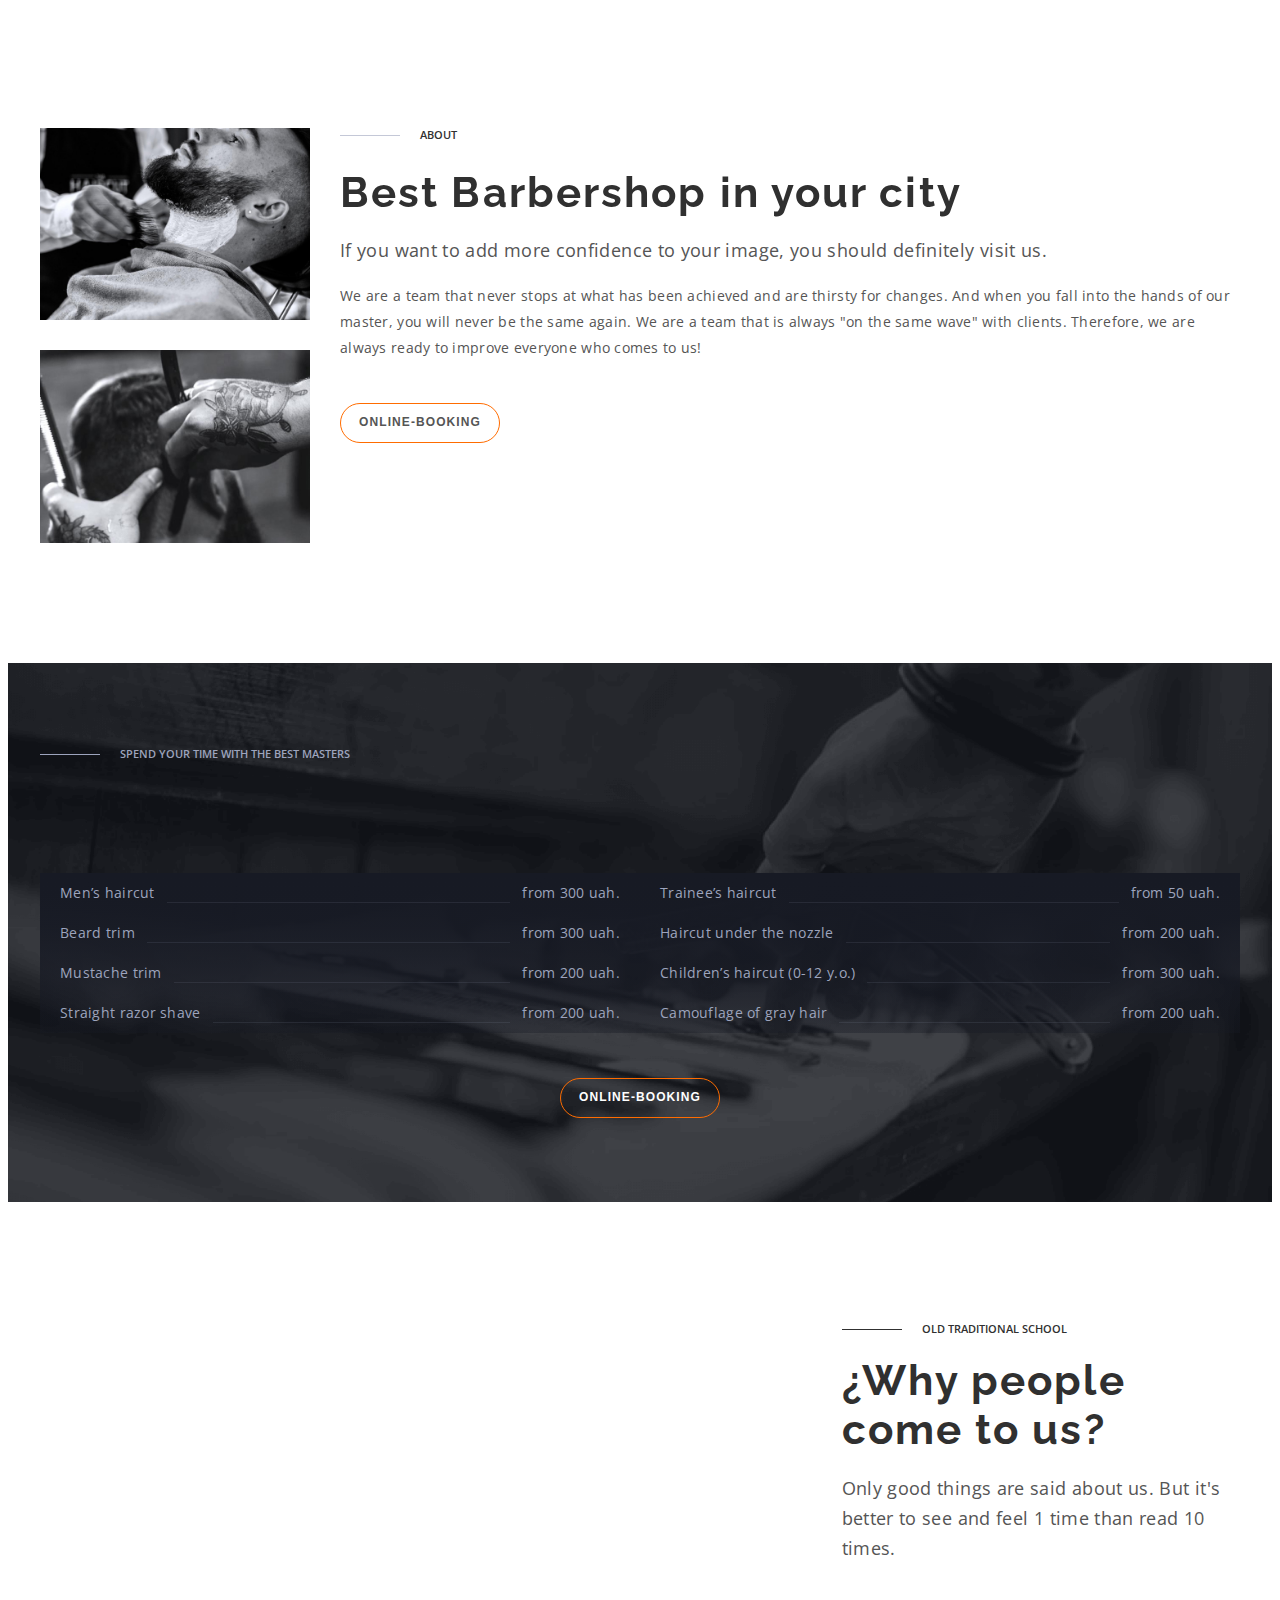
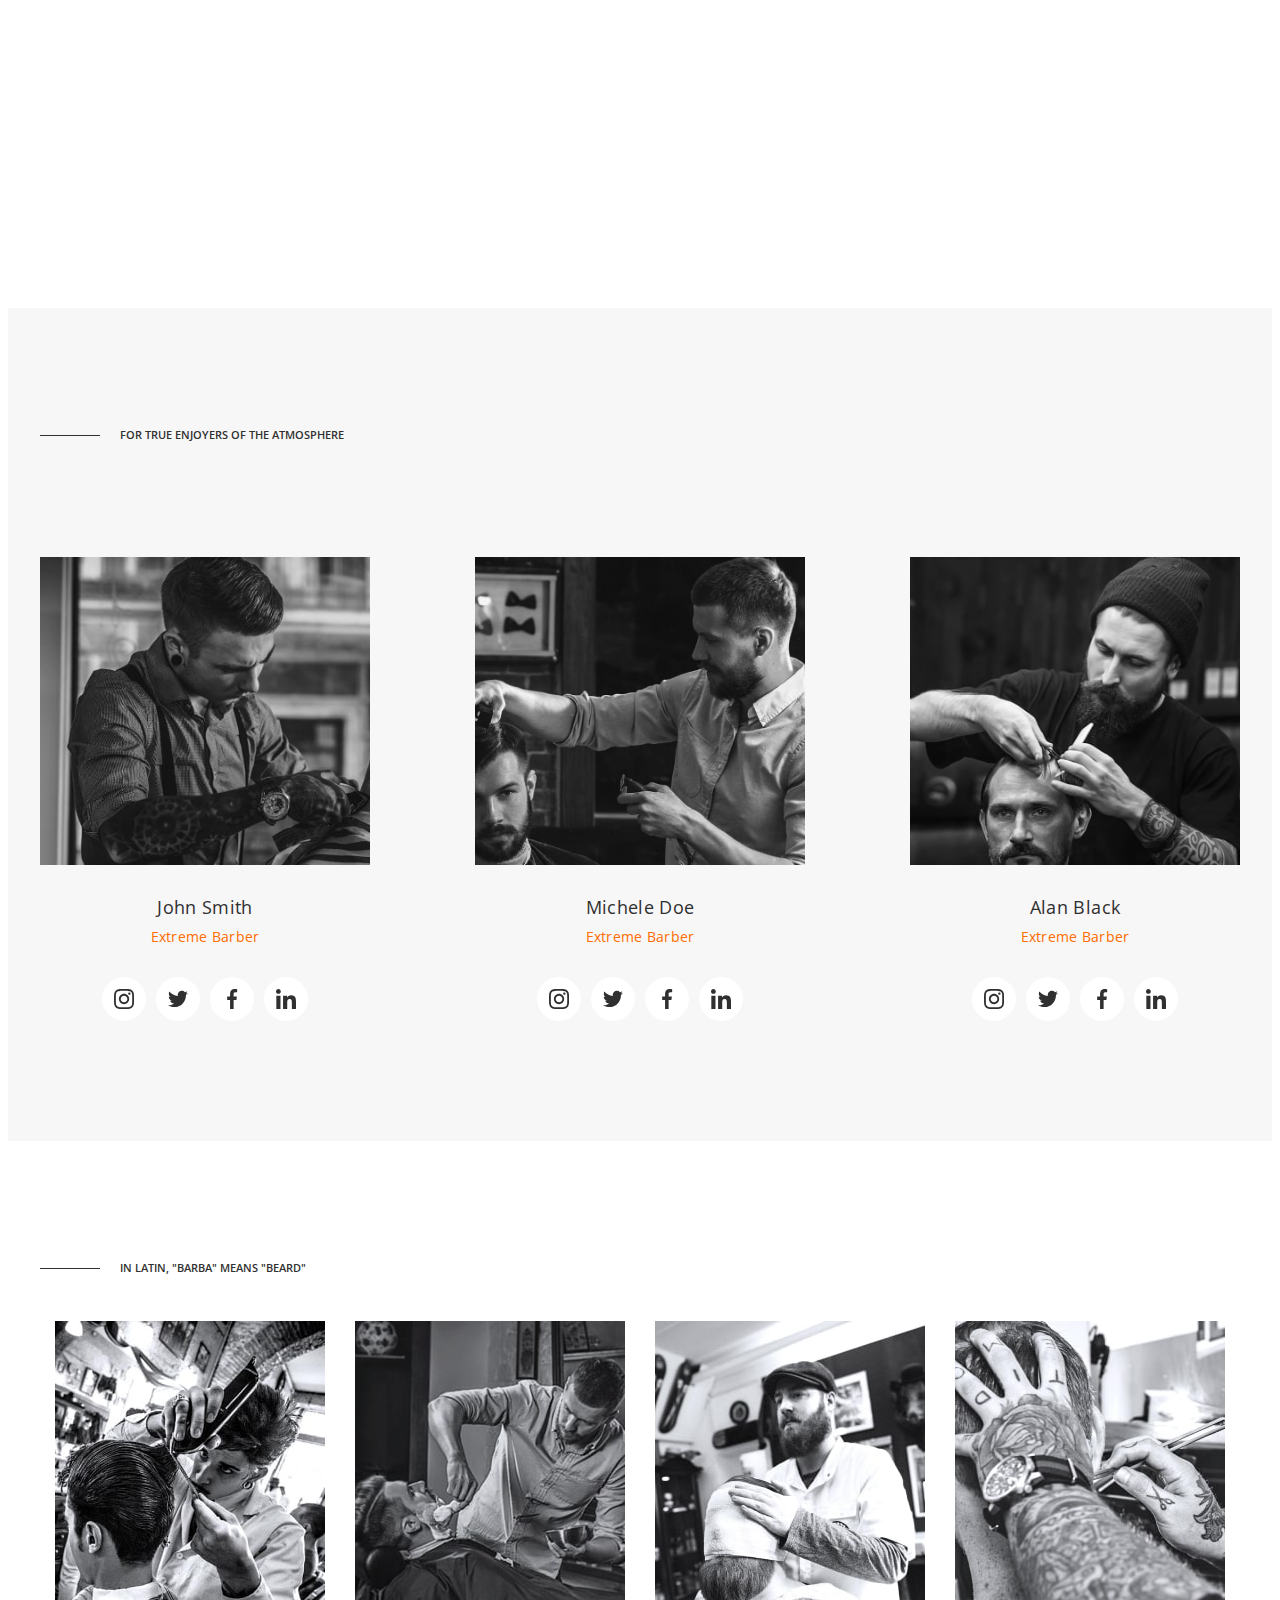
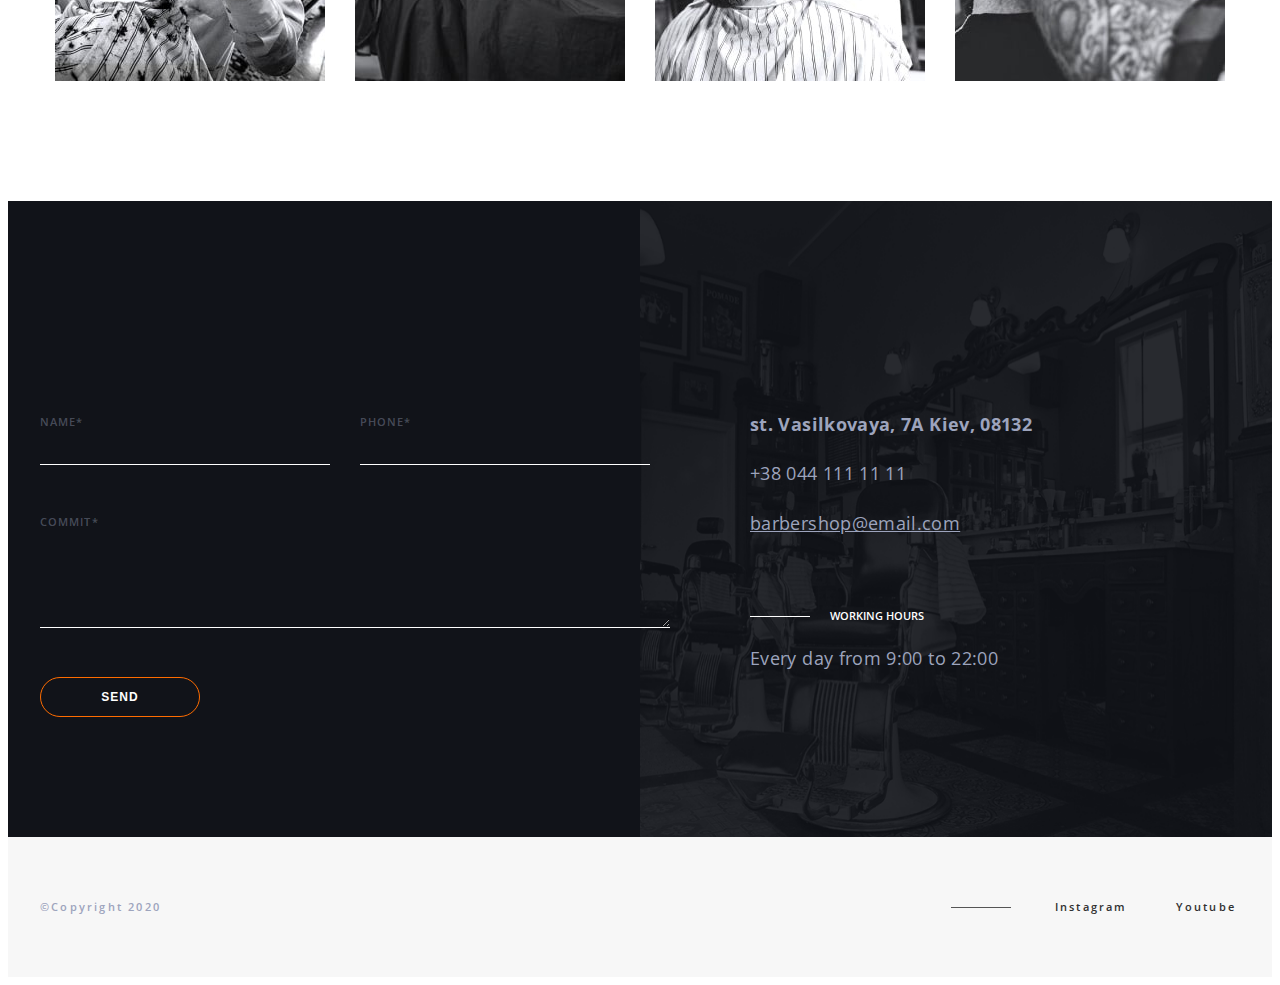
==== commit 0d8d30c4: "adaptiv" ====
--- a/index.html
+++ b/index.html
@@ -100,16 +100,24 @@
           <ul class="about__list">
             <li>
               <img
+                srcset="
+                  ./images/2x/about/tablet/top/img.jpg    1x,
+                  ./images/2x/about/tablet/top/img_2x.jpg 2x
+                "
                 src="./images/2x/about/tablet/top/img.jpg"
                 alt="photo about us"
-                width="270"
+                width="270px"
               />
             </li>
             <li>
               <img
+                srcset="
+                  ./images/2x/about/tablet/under/img.jpg    1x,
+                  ./images/2x/about/tablet/under/img_2x.jpg 2x
+                "
                 src="./images/2x/about/tablet/under/img.jpg"
                 alt="photo about us"
-                width="270"
+                width="270px"
               />
             </li>
           </ul>
@@ -129,14 +137,12 @@
               always "on the same wave" with clients. Therefore, we are always
               ready to improve everyone who comes to us!
             </p>
-            <button class="btn btn__about" type="button">
-              ONLINE-BOOKING
-            </button>
+            <button class="btn btn__about" type="button">ONLINE-BOOKING</button>
           </div>
         </div>
-      </section> 
+      </section>
       <!-- SECTION PRICES -->
-       <section class="prices" id="Services">
+      <section class="prices" id="Services">
         <div class="container prices-container">
           <p class="text">Spend your time with the best masters</p>
           <h2 class="prices-title" data-aos="fade-right">
@@ -186,7 +192,7 @@
         </div>
       </section>
       <!-- SECTION OLD TRADITIONAL SCHOOL -->
-       <section class="oldschool">
+      <section class="oldschool">
         <div class="container oldschool-container">
           <ul
             class="oldschool-list"
@@ -222,7 +228,7 @@
         </div>
       </section>
       <!-- SECTION OUR BARBERS -->
-      <!-- <section class="barbers" id="Barbers">
+      <section class="barbers" id="Barbers">
         <div class="container">
           <p class="barbers-text">For true enjoyers of the atmosphere</p>
           <h2 class="barbers-title" data-aos="fade-right">Our barbers</h2>
@@ -429,9 +435,9 @@
             </li>
           </ul>
         </div>
-      </section> -->
+      </section>
       <!-- SECTION PHOTOS -->
-       <!-- <section class="photos">
+      <section class="photos">
         <div class="container">
           <h2 class="visually-hidden">Gallery</h2>
           <p class="photos-text">In Latin, "barba" means "beard"</p>
@@ -466,9 +472,9 @@
             </li>
           </ul>
         </div>
-      </section>  -->
+      </section>
       <!-- SECTION CONTACTS -->
-      <!-- <section class="section-contacts" id="Contact">
+      <section class="section-contacts" id="Contact">
         <div class="container contacts-container">
           <div class="left-contacts">
             <h2 class="left-contacts-title" data-aos="fade-right">
@@ -497,8 +503,9 @@
             </button>
           </div>
           <div class="right-contacts">
-            <h2 class="contacts-title" data-aos="fade-right">Contacts</h2>
+         
             <address class="address">
+                 <h2 class="contacts-title" data-aos="fade-right">Contacts</h2>
               <ul class="address-list">
                 <li class="address-item">
                   <a
@@ -525,14 +532,16 @@
                 </li>
               </ul>
             </address>
-            <p class="address-text-work">Working hours</p>
-            <p class="address-text-time">Every day from 9:00 to 22:00</p>
+            <div>
+              <p class="address-text-work">Working hours</p>
+              <p class="address-text-time">Every day from 9:00 to 22:00</p>
+            </div>
           </div>
         </div>
-      </section> -->
+      </section>
     </main>
     <!-- SECTION FOOTER -->
-    <!-- <footer>
+    <footer>
       <div class="footer container">
         <p class="footer-text">&#169;Copyright 2020</p>
         <ul class="footer-list">
@@ -556,7 +565,7 @@
           </li>
         </ul>
       </div>
-    </footer> -->
+    </footer>
     <!-- <div class="backdrop is-hidden" data-backdrop>
       <div class="modal">
         <button type="button" class="modal__btn" data-close-modal>X</button>
@@ -667,6 +676,7 @@
         //  }
       })();
     </script>
+    <script src="./js/mobile.js"></script>
     <script src="https://unpkg.com/aos@2.3.1/dist/aos.js"></script>
     <script>
       AOS.init();
--- a/css/main.min.css
+++ b/css/main.min.css
@@ -1 +1 @@
-body{font-family:OpenSans-Regular400;font-family:"Open Sans",sans-serif;background-color:var(--bodycolor)}p,h1,h2,h3,h4,h5,h6{margin:0}ul,ol{margin:0;padding-left:0}button{cursor:pointer;margin:0;padding:0}img{display:block}a{text-decoration:none}ul{list-style:none}@font-face{font-family:OpenSans-Regular400;src:url(./fonts/Open_Sans/static/OpenSans-Regular.ttf)}@font-face{font-family:OpenSans-SemiBold600;src:url(./fonts/Open_Sans/static/OpenSans-SemiBold.ttf)}@font-face{font-family:OpenSans-Bolt700;src:url(./fonts/Open_Sans/static/OpenSans-Bold.ttf)}@font-face{font-family:Raleway-Bolt700;src:url(./fonts/Raleway/static/Raleway-Bold.ttf)}:root{--body-color: #e5e5e5;--white-color: #ffffff;--barbers-section: #f7f7f7;--hover-color: #ff6c00;--accent-color: #ff6c00;--second-color: #9da4bd;--text-color: #303030;--title-color: #303030;--text-color-secondary: #555555;--font-weight600: 600;--font-weight700: 700}.container{width:100%;margin:0 auto;padding:0}@media screen and (min-width: 480px){.container{width:480px;padding-right:15px;padding-left:15px}}@media screen and (min-width: 768px){.container{width:768px}}@media screen and (min-width: 1200px){.container{width:1200px}}.visually-hidden{position:absolute;width:1px;height:1px;margin:-1px;border:0;padding:0;white-space:nowrap;-webkit-clip-path:inset(100%);clip-path:inset(100%);clip:rect(0 0 0 0);overflow:hidden}.link{transition:color 250ms linear}.link:hover,.link:focus{color:var(--hover-color)}.link :active{color:#f18132}.btn{font-weight:600;font-size:12px;line-height:1.33;letter-spacing:.09em;text-transform:uppercase;cursor:pointer;min-width:160px;height:40px;border:1px solid #ff6c00;color:var(--white-color);background-color:inherit;border-radius:25px;transition:color 250ms linear,background-color 250ms linear}.btn:hover,.btn:focus{border-radius:25px;background-color:var(--accent-color);color:var(--white-color)}.btn:active{background-color:#f18132}.btn__header{margin-right:20px}.btn__about{color:var(--text-color-secondary)}.btn__prices{display:block;margin:0 auto}.btn__footer{padding:12px 38px;margin-top:44px}.header__frame{position:absolute;width:100%;padding-top:32px;padding-bottom:32px}.header__container{display:flex;align-items:center}.navigation{display:flex;margin-right:auto}.navigation__logo{cursor:pointer}.navigation__icon{fill:var(--title-color);transition:fill 250ms linear}.navigation__icon:hover,.navigation__icon:focus{fill:var(--hover-color)}.navigation-list__data{display:flex;align-items:center;margin-left:130px;gap:30px}.navigation-list__link.current{color:var(--hover-color)}.navigation-list__link{font-weight:600;font-size:12px;line-height:1.33;letter-spacing:.1em;color:var(--white-color);padding:10px 10px}.navigation-list__tel{margin-right:60px}.hero{background-color:#fff}.hero__container{display:flex}.hero__network{width:100%;display:flex;align-items:flex-end;padding-left:27px;padding-bottom:40px;width:100px}.hero-list{transform-origin:bottom left;transform:rotate(-90deg) translateY(100%);display:flex;align-items:center;gap:40px}.hero-list::before{content:"";width:60px;height:1px;background-color:var(--text-color)}.hero-list__link{font-weight:600;font-size:11px;line-height:1.36;letter-spacing:.2em;color:var(--text-color)}.hero-frame__fon{flex-grow:1;padding:272px 100px 208px 100px;background-color:rgba(25,28,38,.2);background-image:linear-gradient(rgba(25, 28, 38, 0.2), rgba(25, 28, 38, 0.2)),url(../images/Slider3.jpg);background-repeat:no-repeat;background-position:center;background-size:cover}.hero-frame__texttop{display:flex;align-items:center;gap:20px;font-weight:600;font-size:11px;line-height:1.36;text-transform:uppercase;margin-bottom:20px;color:rgba(157,164,189,.6)}.hero-frame__texttop::before{content:"";width:60px;height:1px;background-color:rgba(157,164,189,.6)}.hero-frame__title{display:flex;align-items:center;gap:10px;font-family:"Raleway",sans-serif;font-weight:700;font-size:72px;line-height:1.18;letter-spacing:.05em;margin-bottom:32px;color:#fff}.hero-frame__title::before{content:"🔥";font-size:50px;background-size:contain}.hero-frame__textbot{font-size:18px;line-height:1.66;letter-spacing:.02em;max-width:360px;color:var(--second-color)}.about{padding:84px 0;background-color:var(--white-color)}@media screen and (min-width: 768px){.about{padding:120px 0px}}.about__container{display:flex;gap:30px}.about__list{display:none}@media screen and (min-width: 768px){.about__list{display:inline-flex;flex-direction:column;row-gap:30px}}.about__list__list li{width:30px;display:inline-flex;flex-direction:column}.about__list__list li{width:30px;display:inline-flex;flex-direction:column}.about__list__list img{width:100%}.about__texttop{display:flex;justify-content:flex-start;align-items:center;font-family:Open Sans;gap:20px;font-weight:600;font-size:11px;line-height:1.36;text-transform:uppercase;margin-bottom:25px;color:var(--text-color)}.about__texttop::before{content:"";width:60px;height:1px;background-color:rgba(157,164,189,.6)}.about__title{font-family:"Raleway";font-weight:700;font-size:28px;letter-spacing:1.4px;margin-bottom:20px;color:var(--text-color)}@media screen and (min-width: 768px){.about__title{font-weight:700;font-size:42px;line-height:49px;letter-spacing:.05em}}.about__texttwo{font-family:Open Sans;font-size:16px;line-height:26px;letter-spacing:.32px;margin-bottom:20px;color:var(--text-color-secondary)}@media screen and (min-width: 768px){.about__texttwo{font-size:18px;letter-spacing:.02em}}.about__textbtm{font-size:14px;line-height:26px;letter-spacing:.02em;margin-bottom:42px;color:var(--text-color-secondary)}.prices{background-color:#111319;background-image:url(../images/img.png),linear-gradient(#111319, #111319);background-repeat:no-repeat;background-position:center;background-size:cover;padding:84px 0}@media screen and (min-width: 768px){.prices{padding:84px 0}}.prices .text{display:flex;align-items:center;gap:20px;font-weight:600;font-size:11px;line-height:1.36;text-transform:uppercase;margin-bottom:20px;color:var(--second-color)}.prices .text::before{content:"";width:60px;height:1px;background-color:currentColor}.prices-text{font-size:8px;line-height:1.66;letter-spacing:.02em;color:var(--second-color)}.prices-text:last-child{order:1}@media screen and (min-width: 480px){.prices-text{font-size:11px}}@media screen and (min-width: 768px){.prices-text{color:#9da4bd;font-size:14px;font-family:Open Sans;line-height:20px;letter-spacing:.28px}}.prices-block{margin-bottom:45px;background:linear-gradient(180deg, #171A24 0%, rgba(23, 26, 36, 0.2) 100%)}@media screen and (min-width: 1200px){.prices-block{display:flex;justify-content:space-between}}@media screen and (min-width: 1200px){.prices-list{width:calc((100% - 30px)/2)}}.prices-list-gradientleft{padding:10px 20px 10px 20px}@media screen and (min-width: 480px){.prices-list-gradientleft{padding:10px 40px 10px 40px}}@media screen and (min-width: 768px){.prices-list-gradientleft{background-image:linear-gradient(180deg, #171a24 0%, rgba(23, 26, 36, 0.2) 100%)}}@media screen and (min-width: 1200px){.prices-list-gradientleft{padding:10px 20px 10px 20px}}.prices-list-gradientright{padding:10px 20px 10px 20px}@media screen and (min-width: 480px){.prices-list-gradientright{padding:10px 40px 30px 40px}}@media screen and (min-width: 768px){.prices-list-gradientright{background-image:linear-gradient(180deg, #171a24 0%, rgba(23, 26, 36, 0.2) 100%)}}@media screen and (min-width: 1200px){.prices-list-gradientright{padding:10px 20px 10px 20px}}.prices-item{display:flex;align-items:flex-end;justify-content:space-between}.prices-item::before{content:"";flex-grow:1;order:1;width:100px;height:1px;margin:0 12px;background:rgba(157,164,189,.12)}.prices-item:not(:last-child){margin-bottom:20px}.prices-title{font-family:"Raleway";font-weight:700;font-size:40px;line-height:1.16;letter-spacing:.05em;margin-bottom:45px;color:var(--white-color)}.oldschool{padding:80px 0;background-color:var(--white-color)}@media screen and (min-width: 768px){.oldschool{padding:120px 0}}@media screen and (min-width: 1200px){.oldschool{display:flex}}@media screen and (min-width: 480px){.oldschool-container{display:flex;flex-direction:column-reverse;gap:130px}}@media screen and (min-width: 1200px){.oldschool-container{display:flex;flex-direction:row;padding-left:100px;gap:130px}}.oldschool-list{display:flex;flex-wrap:wrap;justify-content:center;padding-bottom:60px;background-color:#fff}@media screen and (min-width: 768px){.oldschool-list{justify-content:flex-end}}@media screen and (min-width: 1200px){.oldschool-list{justify-content:center}}.oldschool-block{max-width:500px}.oldschool-item{width:133px;height:133px;text-align:center;padding:20px 24px;background:#f7f7f7}@media screen and (min-width: 420px){.oldschool-item{width:170px}}@media screen and (min-width: 480px){.oldschool-item{width:194px}}@media screen and (min-width: 768px){.oldschool-item{width:230px}}.oldschool-item:nth-child(odd){margin-right:30px}.oldschool-item:nth-child(even){margin-top:30px}.oldschool-span{font-weight:700;font-size:42px;line-height:1.35;text-align:center;letter-spacing:.05em;color:var(--text-color)}.oldschool-item-text{font-weight:600;font-size:11px;line-height:1.36;text-align:center;color:var(--text-color)}.oldschool-text{display:flex;align-items:center;gap:20px;font-weight:600;font-size:11px;line-height:1.36;text-transform:uppercase;margin-bottom:20px;color:var(--text-color)}.oldschool-text::before{content:"";width:60px;height:1px;background-color:currentColor}.oldschool-title{font-family:"Raleway";font-weight:700;font-size:42px;max-width:430px;line-height:1.16;letter-spacing:.05em;margin-bottom:20px;color:var(--text-color)}.oldschool-text-buttom{font-size:18px;line-height:1.66;letter-spacing:.02em;color:var(--text-color-secondary)}.barbers{padding:120px 0;background-color:var(--barbers-section)}.barbers-text{display:flex;align-items:center;gap:20px;font-weight:600;font-size:11px;line-height:1.36;text-transform:uppercase;margin-bottom:20px;color:var(--text-color)}.barbers-text::before{content:"";width:60px;height:1px;background-color:currentColor}.barbers-title{font-family:"Raleway";font-weight:700;font-size:42px;line-height:1.16;letter-spacing:.05em;margin-bottom:45px;color:var(--text-color)}.barbers-list{display:flex;gap:30px;justify-content:space-between}.barbers-block-overlame{position:relative;margin-bottom:30px;overflow:hidden}.barber-text-overlame{position:absolute;width:100%;top:0;height:0;height:100%;font-size:14px;line-height:1.35;letter-spacing:.02em;color:#fff;padding:10px;background-color:rgba(255,106,0,.6784313725);transform:translateY(100%);transition:transform 250ms linear;overflow:scroll}.barbers-item:hover .barber-text-overlame{transform:translateY(0%)}.barbers-title-two{font-weight:400;font-size:18px;line-height:1.38;text-align:center;letter-spacing:.02em;margin-bottom:8px;color:var(--text-color)}.barbers-text-two{font-size:14px;line-height:1.35;text-align:center;letter-spacing:.02em;margin-bottom:30px;color:var(--accent-color)}.barbers-list-network{display:flex;gap:10px;justify-content:center}.barbers-link{width:44px;height:44px;border-radius:50%;background-color:#fff;display:flex;justify-content:center;align-items:center;fill:var(--title-color);transition:fill 250ms linear,background-color 250ms linear}.barbers-link:hover,.barbers-link:focus{fill:#fff;background-color:var(--hover-color)}.barbers-icon{fill:inherit}.photos{padding:120px 0;background-color:var(--white-color)}.photos-text{display:flex;align-items:center;gap:20px;font-weight:600;font-size:11px;line-height:1.36;text-transform:uppercase;margin-bottom:45px;color:var(--text-color)}.photos-text::before{content:"";width:60px;height:1px;background-color:currentColor}.photos-list{display:flex;gap:30px;justify-content:space-between}.section-contacts{background-color:#111319;background-image:url(../images/Bg.png);background-repeat:no-repeat;background-position:right;background-size:50% 100%;padding:120px 0}.contacts-container{display:flex}.left-contacts{max-width:570px;flex-grow:1}.left-contacts-title{font-family:"Raleway";font-weight:700;font-size:42px;line-height:1.16;letter-spacing:.05em;color:var(--white-color);margin-bottom:44px}.form-booking{display:flex;margin-bottom:44px}.form-booking-label{display:inline-block;color:rgba(157,164,189,.4);font-size:11px;font-family:Open Sans;font-weight:600;letter-spacing:1.1px;text-transform:uppercase}.form-booking-label:not(:last-child){margin-right:30px}.form-booking-label input{width:270px;padding:10px;background-color:rgba(0,0,0,0);border:0;border-bottom:1px solid #fff;color:#fff;outline:none}.form-booking-label:focus-within,.form-commit-label:focus-within{color:#fff}.form-commit-label{color:rgba(157,164,189,.4);font-size:11px;font-family:Open Sans;font-weight:600;letter-spacing:1.1px;text-transform:uppercase}.form-commit-label textarea{width:100%;min-height:76px;background-color:rgba(0,0,0,0);border:0;padding:10px;border-bottom:1px solid #fff;color:#fff;font-size:11px;font-family:Open Sans;font-weight:600;letter-spacing:1.1px;text-transform:uppercase;outline:none}.right-contacts{flex-grow:1;padding-left:100px}.contacts-title{font-family:"Raleway";font-weight:700;font-size:42px;line-height:1.16;letter-spacing:.05em;margin-bottom:40px;color:#fff}.address-item{margin-top:20px}.address-link{font-style:normal;font-size:18px;line-height:1.66;letter-spacing:.02em;color:var(--second-color)}.underline-email{text-decoration:underline}.location{font-weight:700}.address-text-work{display:flex;align-items:center;gap:20px;font-weight:600;font-size:11px;line-height:1.36;text-transform:uppercase;margin-top:70px;color:var(--white-color)}.address-text-work::before{content:"";width:60px;height:1px;background-color:currentColor}.address-text-time{font-size:18px;line-height:1.66;letter-spacing:.02em;margin-top:20px;color:var(--second-color)}.backdrop{position:fixed;top:0;left:0;width:100%;height:100%;background-color:rgba(157,164,189,.4705882353);transition:opacity 300ms linear,visibility 300ms linear}.is-hidden{opacity:0;visibility:hidden;pointer-events:none}.modal{position:absolute;top:50%;left:50%;width:520px;padding:40px;background-color:#fff;transform:translate(-50%, -50%) scaleY(1);transition:transform 300ms linear;border:1px solid var(--hover-color)}.backdrop.is-hidden .modal{transform:translate(-50%, -50%) scaleY(0)}.modal__btn{position:absolute;top:10px;right:10px;width:40px;height:40px;border:2px solid var(--hover-color);color:var(--text-color-secondary);margin:0;padding:0;border-radius:50%;transform:scale(1)}.modal__btn:hover{transform:scale(1.1)}.modal__text{color:var(--text-color-secondary);text-align:center;font-size:20px;font-family:Roboto;font-weight:700;letter-spacing:.6px;margin-bottom:40px}.form__frame{position:relative;margin-bottom:30px}.form__input{position:relative;color:var(--text-color);font-size:14px;font-family:Roboto;line-height:24px;width:100%;padding:10px 10px;border-radius:4px;border:1px solid rgba(33,33,33,.2);outline:none}.form__input:focus{border:1px solid var(--hover-color)}.form__input:focus+.form-label{transform:translateY(-40px)}.form__input:not(:-moz-placeholder-shown)+.form-label{transform:translateY(-40px)}.form__input:not(:-ms-input-placeholder)+.form-label{transform:translateY(-40px)}.form__input:not(:placeholder-shown)+.form-label{transform:translateY(-40px)}.form__label{position:absolute;top:50%;left:0;color:#757575;font-size:12px;font-family:Roboto;letter-spacing:.12px;transform:translateY(-50%);padding-left:10px}.form__texarea{margin-bottom:5px}.form textarea{resize:none}.form .btn__form{background-color:#ff6c00;transition:color 250ms linear,background-color 250ms linear}.form .btn__form:hover,.form .btn__form:focus{background-color:var(--white-color);color:var(--text-color-secondary)}.form .btn__form:active{background-color:#f9f5f2}.form__check{color:#757575;font-size:12px;font-family:Roboto;letter-spacing:.12px}.form__check span{border-radius:4px}.form__link{text-decoration:underline}.form__icon{width:12px;height:12px;border-radius:2px;border:1px solid var(--text-color-secondary);fill:rgba(0,0,0,0)}.form__accept:checked+.form__check span .form__icon{background-color:#ff6c00;border:none;fill:#fff}footer{background-color:var(--barbers-section)}.footer{display:flex;justify-content:space-between;align-items:baseline;align-items:center;padding:55px 15px}.footer-text{font-weight:600;font-size:11px;line-height:1.36;letter-spacing:.2em;color:var(--second-color)}.footer-list{display:flex;align-items:center;gap:40px}.footer-list::before{content:"";width:60px;height:1px;background-color:#555}.footer-item{display:flex}.footer-item .link{padding:8px 4px}.footer-item a{font-weight:600;font-size:11px;line-height:1.36;letter-spacing:.2em;color:var(--text-color)}/*# sourceMappingURL=main.min.css.map */+body{font-family:OpenSans-Regular400;font-family:"Open Sans",sans-serif;background-color:var(--bodycolor)}p,h1,h2,h3,h4,h5,h6{margin:0}ul,ol{margin:0;padding-left:0}button{cursor:pointer;margin:0;padding:0}img{display:block}a{text-decoration:none}ul{list-style:none}.no-scroll{overflow:hidden}@font-face{font-family:OpenSans-Regular400;src:url(./fonts/Open_Sans/static/OpenSans-Regular.ttf)}@font-face{font-family:OpenSans-SemiBold600;src:url(./fonts/Open_Sans/static/OpenSans-SemiBold.ttf)}@font-face{font-family:OpenSans-Bolt700;src:url(./fonts/Open_Sans/static/OpenSans-Bold.ttf)}@font-face{font-family:Raleway-Bolt700;src:url(./fonts/Raleway/static/Raleway-Bold.ttf)}:root{--body-color: #e5e5e5;--white-color: #ffffff;--barbers-section: #f7f7f7;--hover-color: #ff6c00;--accent-color: #ff6c00;--second-color: #9da4bd;--text-color: #303030;--title-color: #303030;--text-color-secondary: #555555;--font-weight600: 600;--font-weight700: 700}.container{width:100%;margin:0 auto;padding:0}@media screen and (min-width: 480px){.container{width:480px;padding-right:15px;padding-left:15px}}@media screen and (min-width: 768px){.container{width:768px}}@media screen and (min-width: 1200px){.container{width:1200px}}.visually-hidden{position:absolute;width:1px;height:1px;margin:-1px;border:0;padding:0;white-space:nowrap;-webkit-clip-path:inset(100%);clip-path:inset(100%);clip:rect(0 0 0 0);overflow:hidden}.link{transition:color 250ms linear}.link:hover,.link:focus{color:var(--hover-color)}.link :active{color:#f18132}.btn{font-weight:600;font-size:12px;line-height:1.33;letter-spacing:.09em;text-transform:uppercase;cursor:pointer;min-width:160px;height:40px;border:1px solid #ff6c00;color:var(--white-color);background-color:inherit;border-radius:25px;transition:color 250ms linear,background-color 250ms linear}.btn:hover,.btn:focus{border-radius:25px;background-color:var(--accent-color);color:var(--white-color)}.btn:active{background-color:#f18132}.btn__header{margin-right:20px}.btn__about{color:var(--text-color-secondary)}.btn__prices{display:block;margin:0 auto}.btn__footer{padding:12px 38px;margin-top:44px}.header__frame{position:absolute;width:100%;padding-top:32px;padding-bottom:32px}.header__container{display:flex;align-items:center}.navigation{display:flex;margin-right:auto}.navigation__logo{cursor:pointer}.navigation__icon{fill:var(--title-color);transition:fill 250ms linear}.navigation__icon:hover,.navigation__icon:focus{fill:var(--hover-color)}.navigation-list__data{display:flex;align-items:center;margin-left:130px;gap:30px}.navigation-list__link.current{color:var(--hover-color)}.navigation-list__link{font-weight:600;font-size:12px;line-height:1.33;letter-spacing:.1em;color:var(--white-color);padding:10px 10px}.navigation-list__tel{margin-right:60px}.hero{background-color:#fff}.hero__container{display:flex}.hero__network{width:100%;display:flex;align-items:flex-end;padding-left:27px;padding-bottom:40px;width:100px}.hero-list{transform-origin:bottom left;transform:rotate(-90deg) translateY(100%);display:flex;align-items:center;gap:40px}.hero-list::before{content:"";width:60px;height:1px;background-color:var(--text-color)}.hero-list__link{font-weight:600;font-size:11px;line-height:1.36;letter-spacing:.2em;color:var(--text-color)}.hero-frame__fon{flex-grow:1;padding:272px 100px 208px 100px;background-color:rgba(25,28,38,.2);background-image:linear-gradient(rgba(25, 28, 38, 0.2), rgba(25, 28, 38, 0.2)),url(../images/Slider3.jpg);background-repeat:no-repeat;background-position:center;background-size:cover}.hero-frame__texttop{display:flex;align-items:center;gap:20px;font-weight:600;font-size:11px;line-height:1.36;text-transform:uppercase;margin-bottom:20px;color:rgba(157,164,189,.6)}.hero-frame__texttop::before{content:"";width:60px;height:1px;background-color:rgba(157,164,189,.6)}.hero-frame__title{display:flex;align-items:center;gap:10px;font-family:"Raleway",sans-serif;font-weight:700;font-size:72px;line-height:1.18;letter-spacing:.05em;margin-bottom:32px;color:#fff}.hero-frame__title::before{content:"🔥";font-size:50px;background-size:contain}.hero-frame__textbot{font-size:18px;line-height:1.66;letter-spacing:.02em;max-width:360px;color:var(--second-color)}.about{padding:84px 0;background-color:var(--white-color)}@media screen and (min-width: 768px){.about{padding:120px 0px}}.about__container{display:flex;gap:30px}.about__list{display:none}@media screen and (min-width: 768px){.about__list{display:inline-flex;flex-direction:column;row-gap:30px}}.about__list__list li{width:30px;display:inline-flex;flex-direction:column}.about__list__list li{width:30px;display:inline-flex;flex-direction:column}.about__list__list img{width:100%}.about__texttop{display:flex;justify-content:flex-start;align-items:center;font-family:Open Sans;gap:20px;font-weight:600;font-size:11px;line-height:1.36;text-transform:uppercase;margin-bottom:25px;color:var(--text-color)}.about__texttop::before{content:"";width:60px;height:1px;background-color:rgba(157,164,189,.6)}.about__title{font-family:"Raleway";font-weight:700;font-size:28px;letter-spacing:1.4px;margin-bottom:20px;color:var(--text-color)}@media screen and (min-width: 768px){.about__title{font-weight:700;font-size:42px;line-height:49px;letter-spacing:.05em}}.about__texttwo{font-family:Open Sans;font-size:16px;line-height:26px;letter-spacing:.32px;margin-bottom:20px;color:var(--text-color-secondary)}@media screen and (min-width: 768px){.about__texttwo{font-size:18px;letter-spacing:.02em}}.about__textbtm{font-size:14px;line-height:26px;letter-spacing:.02em;margin-bottom:42px;color:var(--text-color-secondary)}.prices{background-color:#111319;background-image:url(../images/img.png),linear-gradient(#111319, #111319);background-repeat:no-repeat;background-position:center;background-size:cover;padding:84px 0}@media screen and (min-width: 768px){.prices{padding:84px 0}}.prices .text{display:flex;align-items:center;gap:20px;font-weight:600;font-size:11px;line-height:1.36;text-transform:uppercase;margin-bottom:20px;color:var(--second-color)}.prices .text::before{content:"";width:60px;height:1px;background-color:currentColor}.prices-text{font-size:8px;line-height:1.66;letter-spacing:.02em;color:var(--second-color)}.prices-text:last-child{order:1}@media screen and (min-width: 480px){.prices-text{font-size:11px}}@media screen and (min-width: 768px){.prices-text{color:#9da4bd;font-size:14px;font-family:Open Sans;line-height:20px;letter-spacing:.28px}}.prices-block{margin-bottom:45px;background:linear-gradient(180deg, #171A24 0%, rgba(23, 26, 36, 0.2) 100%)}@media screen and (min-width: 1200px){.prices-block{display:flex;justify-content:space-between}}@media screen and (min-width: 1200px){.prices-list{width:calc((100% - 30px)/2)}}.prices-list-gradientleft{padding:10px 20px 10px 20px}@media screen and (min-width: 480px){.prices-list-gradientleft{padding:10px 40px 10px 40px}}@media screen and (min-width: 768px){.prices-list-gradientleft{background-image:linear-gradient(180deg, #171a24 0%, rgba(23, 26, 36, 0.2) 100%)}}@media screen and (min-width: 1200px){.prices-list-gradientleft{padding:10px 20px 10px 20px}}.prices-list-gradientright{padding:10px 20px 10px 20px}@media screen and (min-width: 480px){.prices-list-gradientright{padding:10px 40px 30px 40px}}@media screen and (min-width: 768px){.prices-list-gradientright{background-image:linear-gradient(180deg, #171a24 0%, rgba(23, 26, 36, 0.2) 100%)}}@media screen and (min-width: 1200px){.prices-list-gradientright{padding:10px 20px 10px 20px}}.prices-item{display:flex;align-items:flex-end;justify-content:space-between}.prices-item::before{content:"";flex-grow:1;order:1;width:100px;height:1px;margin:0 12px;background:rgba(157,164,189,.12)}.prices-item:not(:last-child){margin-bottom:20px}.prices-title{font-family:"Raleway";font-weight:700;font-size:40px;line-height:1.16;letter-spacing:.05em;margin-bottom:45px;color:var(--white-color)}.oldschool{padding:80px 0;background-color:var(--white-color)}@media screen and (min-width: 768px){.oldschool{padding:120px 0}}@media screen and (min-width: 1200px){.oldschool{display:flex}}@media screen and (min-width: 480px){.oldschool-container{display:flex;flex-direction:column-reverse;gap:130px}}@media screen and (min-width: 1200px){.oldschool-container{display:flex;flex-direction:row;padding-left:100px;gap:130px}}.oldschool-list{display:flex;flex-wrap:wrap;justify-content:center;padding-bottom:60px;background-color:#fff}@media screen and (min-width: 768px){.oldschool-list{justify-content:flex-end}}@media screen and (min-width: 1200px){.oldschool-list{justify-content:center}}.oldschool-block{max-width:500px}.oldschool-item{width:133px;height:133px;text-align:center;padding:20px 24px;background:#f7f7f7}@media screen and (min-width: 420px){.oldschool-item{width:170px}}@media screen and (min-width: 480px){.oldschool-item{width:194px}}@media screen and (min-width: 768px){.oldschool-item{width:230px}}.oldschool-item:nth-child(odd){margin-right:30px}.oldschool-item:nth-child(even){margin-top:30px}.oldschool-span{font-weight:700;font-size:42px;line-height:1.35;text-align:center;letter-spacing:.05em;color:var(--text-color)}.oldschool-item-text{font-weight:600;font-size:11px;line-height:1.36;text-align:center;color:var(--text-color)}.oldschool-text{display:flex;align-items:center;gap:20px;font-weight:600;font-size:11px;line-height:1.36;text-transform:uppercase;margin-bottom:20px;color:var(--text-color)}.oldschool-text::before{content:"";width:60px;height:1px;background-color:currentColor}.oldschool-title{font-family:"Raleway";font-weight:700;font-size:42px;max-width:430px;line-height:1.16;letter-spacing:.05em;margin-bottom:20px;color:var(--text-color)}.oldschool-text-buttom{font-size:18px;line-height:1.66;letter-spacing:.02em;color:var(--text-color-secondary)}.barbers{padding:80px 0;background-color:var(--barbers-section)}@media screen and (min-width: 768px){.barbers{padding:120px 0}}.barbers-text{display:flex;align-items:center;gap:20px;font-weight:600;font-size:11px;line-height:1.36;text-transform:uppercase;margin-bottom:20px;color:var(--text-color)}.barbers-text::before{content:"";width:60px;height:1px;background-color:currentColor}.barbers-title{font-family:"Raleway";font-weight:700;font-size:42px;line-height:1.16;letter-spacing:.05em;margin-bottom:45px;color:var(--text-color)}.barbers-list{margin-right:auto;justify-content:space-between}@media screen and (min-width: 1200px){.barbers-list{display:flex;gap:30px}}.barbers-block-overlame{position:relative;margin-bottom:30px;overflow:hidden}.barbers-block-overlame img{width:100%;max-width:450px;margin-right:auto;margin-left:auto}@media screen and (min-width: 1200px){.barbers-block-overlame img{max-width:330px}}.barber-text-overlame{position:absolute;width:100%;top:0;height:0;height:100%;font-size:14px;line-height:1.35;letter-spacing:.02em;color:#fff;padding:10px;background-color:rgba(255,106,0,.6784313725);transform:translateY(100%);transition:transform 250ms linear;overflow:scroll}.barbers-item:hover .barber-text-overlame{transform:translateY(0%)}.barbers-title-two{font-weight:400;font-size:18px;line-height:1.38;text-align:center;letter-spacing:.02em;margin-bottom:8px;color:var(--text-color)}.barbers-text-two{font-size:14px;line-height:1.35;text-align:center;letter-spacing:.02em;margin-bottom:30px;color:var(--accent-color)}.barbers-list-network{display:flex;gap:10px;justify-content:center}.barbers-link{width:44px;height:44px;border-radius:50%;background-color:#fff;display:flex;justify-content:center;align-items:center;fill:var(--title-color);transition:fill 250ms linear,background-color 250ms linear}.barbers-link:hover,.barbers-link:focus{fill:#fff;background-color:var(--hover-color)}.barbers-icon{fill:inherit}.photos{padding:80px 0;background-color:var(--white-color)}@media screen and (min-width: 1200px){.photos{padding:120px 0}}.photos-text{display:flex;align-items:center;gap:20px;font-weight:600;font-size:11px;line-height:1.36;text-transform:uppercase;margin-bottom:45px;color:var(--text-color)}.photos-text::before{content:"";width:60px;height:1px;background-color:currentColor}.photos-list{display:flex;flex-wrap:wrap;justify-content:center;gap:30px}@media screen and (min-width: 768px){.photos-list{gap:30px}}.photos-item img{display:flex;margin-right:auto;margin-left:auto}@media screen and (min-width: 480px){.photos-item img{width:330px;height:360px}}@media screen and (min-width: 1200px){.photos-item img{width:270px;height:360px}}.section-contacts{background-color:#111319;background-image:url(../images/Bg.png);background-repeat:no-repeat;background-position:right;background-size:50% 100%;padding:80px 0}@media screen and (min-width: 1200px){.section-contacts{padding:120px 0}}@media screen and (min-width: 1200px){.contacts-container{display:flex}}.left-contacts{flex-grow:1}@media screen and (max-width: 1199px){.left-contacts{width:100%}}.left-contacts-title{font-family:"Raleway";font-weight:700;font-size:42px;line-height:1.16;letter-spacing:.05em;color:var(--white-color);margin-bottom:44px}.form-booking{margin-bottom:44px}@media screen and (min-width: 768px){.form-booking{display:flex;justify-content:space-between}}.form-booking-label{display:inline-block;color:rgba(157,164,189,.4);font-size:11px;font-family:Open Sans;font-weight:600;letter-spacing:1.1px;text-transform:uppercase}@media screen and (max-width: 767px){.form-booking-label{display:flex;align-items:baseline}}@media screen and (min-width: 1200px){.form-booking-label:not(:last-child){margin-right:30px}}.form-booking-label input{width:270px;padding:10px;background-color:rgba(0,0,0,0);border:0;border-bottom:1px solid #fff;color:#fff;outline:none}@media screen and (max-width: 767px){.form-booking-label input{width:100%}}.form-booking-label:focus-within,.form-commit-label:focus-within{color:#fff}.form-commit-label{color:rgba(157,164,189,.4);font-size:11px;font-family:Open Sans;font-weight:600;letter-spacing:1.1px;text-transform:uppercase}.form-commit-label textarea{width:100%;min-height:76px;background-color:rgba(0,0,0,0);border:0;padding:10px;border-bottom:1px solid #fff;color:#fff;font-size:11px;font-family:Open Sans;font-weight:600;letter-spacing:1.1px;text-transform:uppercase;outline:none}.right-contacts{flex-grow:1}@media screen and (min-width: 1200px){.right-contacts{width:785px;display:flex;flex-direction:column;padding-left:100px}}.contacts-title{font-family:"Raleway";font-weight:700;font-size:42px;line-height:1.16;letter-spacing:.05em;margin-bottom:40px;color:#fff}.address-item{margin-top:20px}.address-link{font-style:normal;font-size:18px;line-height:1.66;letter-spacing:.02em;color:var(--second-color)}.underline-email{text-decoration:underline}.location{font-weight:700}.address-text-work{display:flex;align-items:center;gap:20px;font-weight:600;font-size:11px;line-height:1.36;text-transform:uppercase;margin-top:70px;color:var(--white-color)}.address-text-work::before{content:"";width:60px;height:1px;background-color:currentColor}.address-text-time{font-size:18px;line-height:1.66;letter-spacing:.02em;margin-top:20px;color:var(--second-color)}.backdrop{position:fixed;top:0;left:0;width:100%;height:100%;background-color:rgba(157,164,189,.4705882353);transition:opacity 300ms linear,visibility 300ms linear}.is-hidden{opacity:0;visibility:hidden;pointer-events:none}.modal{position:absolute;top:50%;left:50%;width:520px;padding:40px;background-color:#fff;transform:translate(-50%, -50%) scaleY(1);transition:transform 300ms linear;border:1px solid var(--hover-color)}.backdrop.is-hidden .modal{transform:translate(-50%, -50%) scaleY(0)}.modal__btn{position:absolute;top:10px;right:10px;width:40px;height:40px;border:2px solid var(--hover-color);color:var(--text-color-secondary);margin:0;padding:0;border-radius:50%;transform:scale(1)}.modal__btn:hover{transform:scale(1.1)}.modal__text{color:var(--text-color-secondary);text-align:center;font-size:20px;font-family:Roboto;font-weight:700;letter-spacing:.6px;margin-bottom:40px}.form__frame{position:relative;margin-bottom:30px}.form__input{position:relative;color:var(--text-color);font-size:14px;font-family:Roboto;line-height:24px;width:100%;padding:10px 10px;border-radius:4px;border:1px solid rgba(33,33,33,.2);outline:none}.form__input:focus{border:1px solid var(--hover-color)}.form__input:focus+.form-label{transform:translateY(-40px)}.form__input:not(:-moz-placeholder-shown)+.form-label{transform:translateY(-40px)}.form__input:not(:-ms-input-placeholder)+.form-label{transform:translateY(-40px)}.form__input:not(:placeholder-shown)+.form-label{transform:translateY(-40px)}.form__label{position:absolute;top:50%;left:0;color:#757575;font-size:12px;font-family:Roboto;letter-spacing:.12px;transform:translateY(-50%);padding-left:10px}.form__texarea{margin-bottom:5px}.form textarea{resize:none}.form .btn__form{background-color:#ff6c00;transition:color 250ms linear,background-color 250ms linear}.form .btn__form:hover,.form .btn__form:focus{background-color:var(--white-color);color:var(--text-color-secondary)}.form .btn__form:active{background-color:#f9f5f2}.form__check{color:#757575;font-size:12px;font-family:Roboto;letter-spacing:.12px}.form__check span{border-radius:4px}.form__link{text-decoration:underline}.form__icon{width:12px;height:12px;border-radius:2px;border:1px solid var(--text-color-secondary);fill:rgba(0,0,0,0)}.form__accept:checked+.form__check span .form__icon{background-color:#ff6c00;border:none;fill:#fff}footer{background-color:var(--barbers-section)}.footer{padding:55px 15px}@media screen and (min-width: 480px){.footer{display:flex;justify-content:space-between;align-items:baseline;align-items:center}}.footer-text{font-weight:600;font-size:11px;line-height:1.36;letter-spacing:.2em;color:var(--second-color)}.footer-list{display:flex;align-items:center;gap:40px}.footer-list::before{content:"";width:60px;height:1px;background-color:#555}.footer-item{display:flex}.footer-item .link{padding:8px 4px}.footer-item a{font-weight:600;font-size:11px;line-height:1.36;letter-spacing:.2em;color:var(--text-color)}/*# sourceMappingURL=main.min.css.map */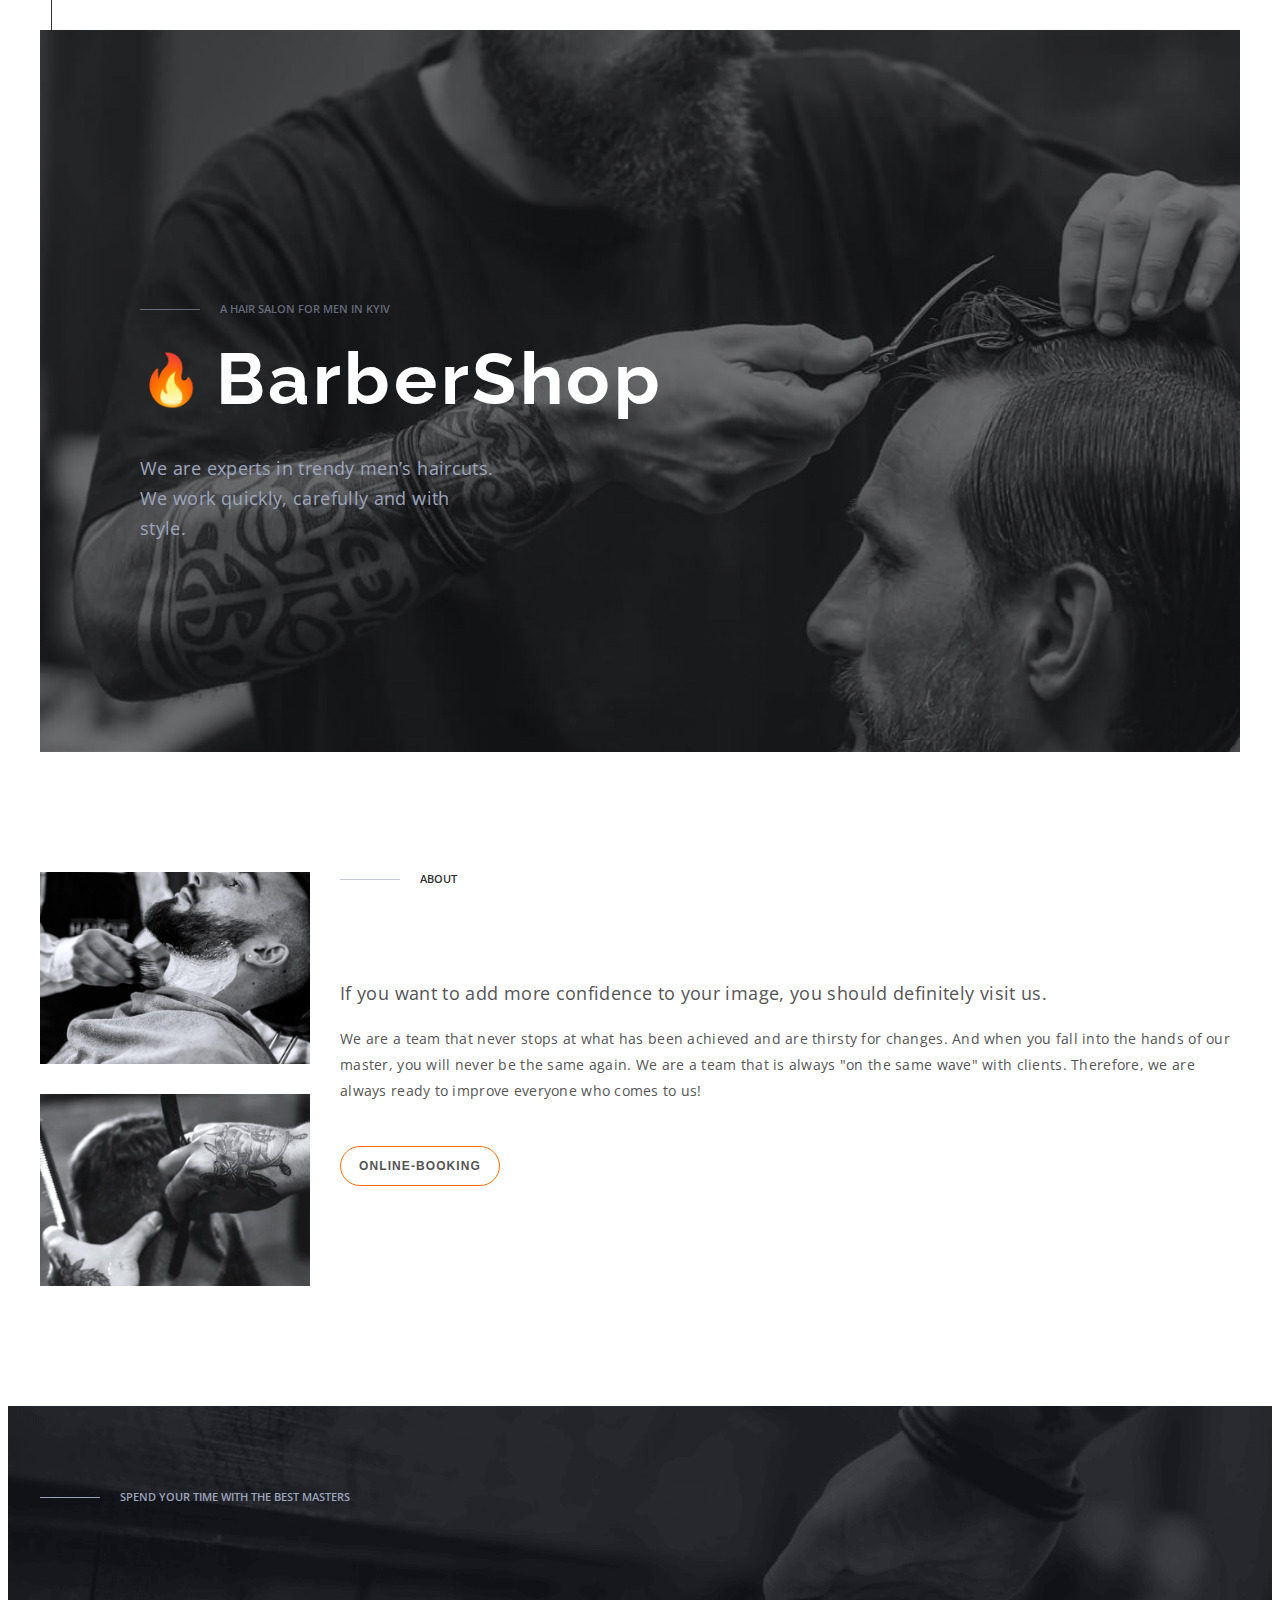
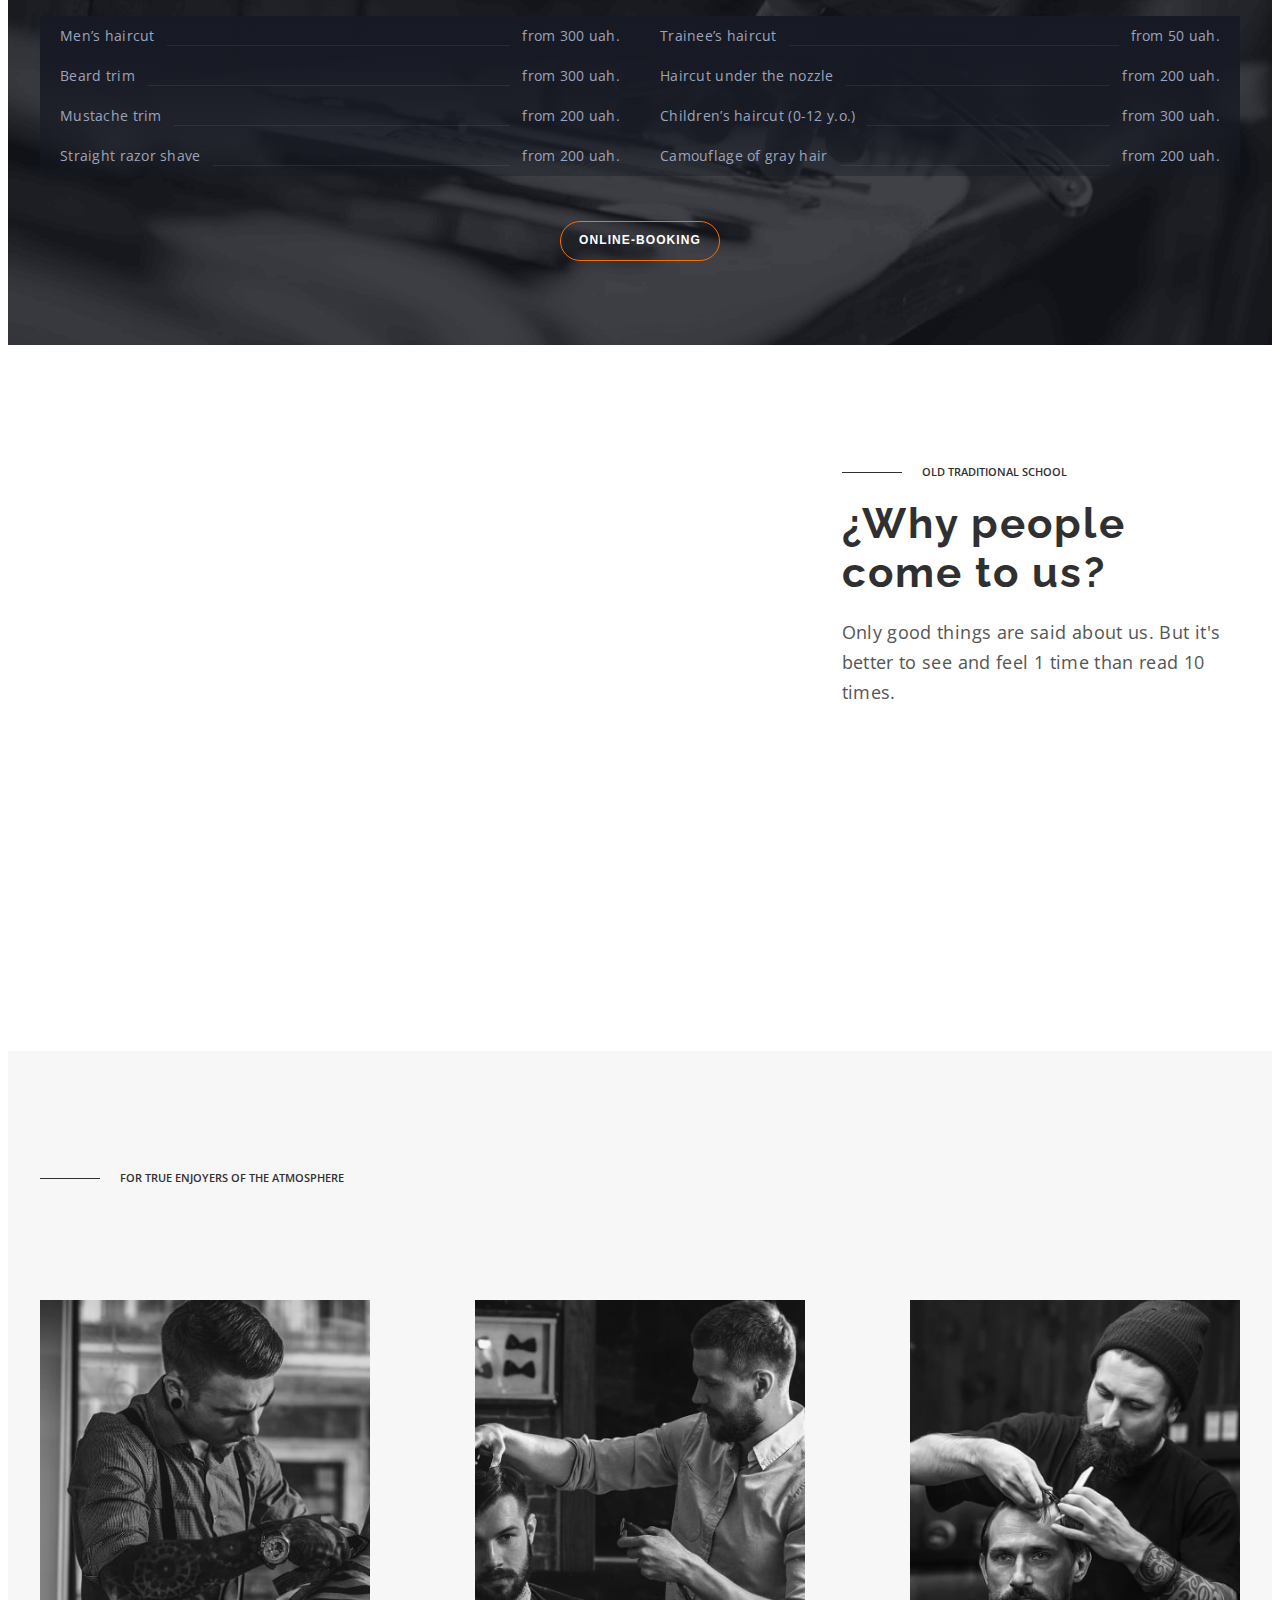
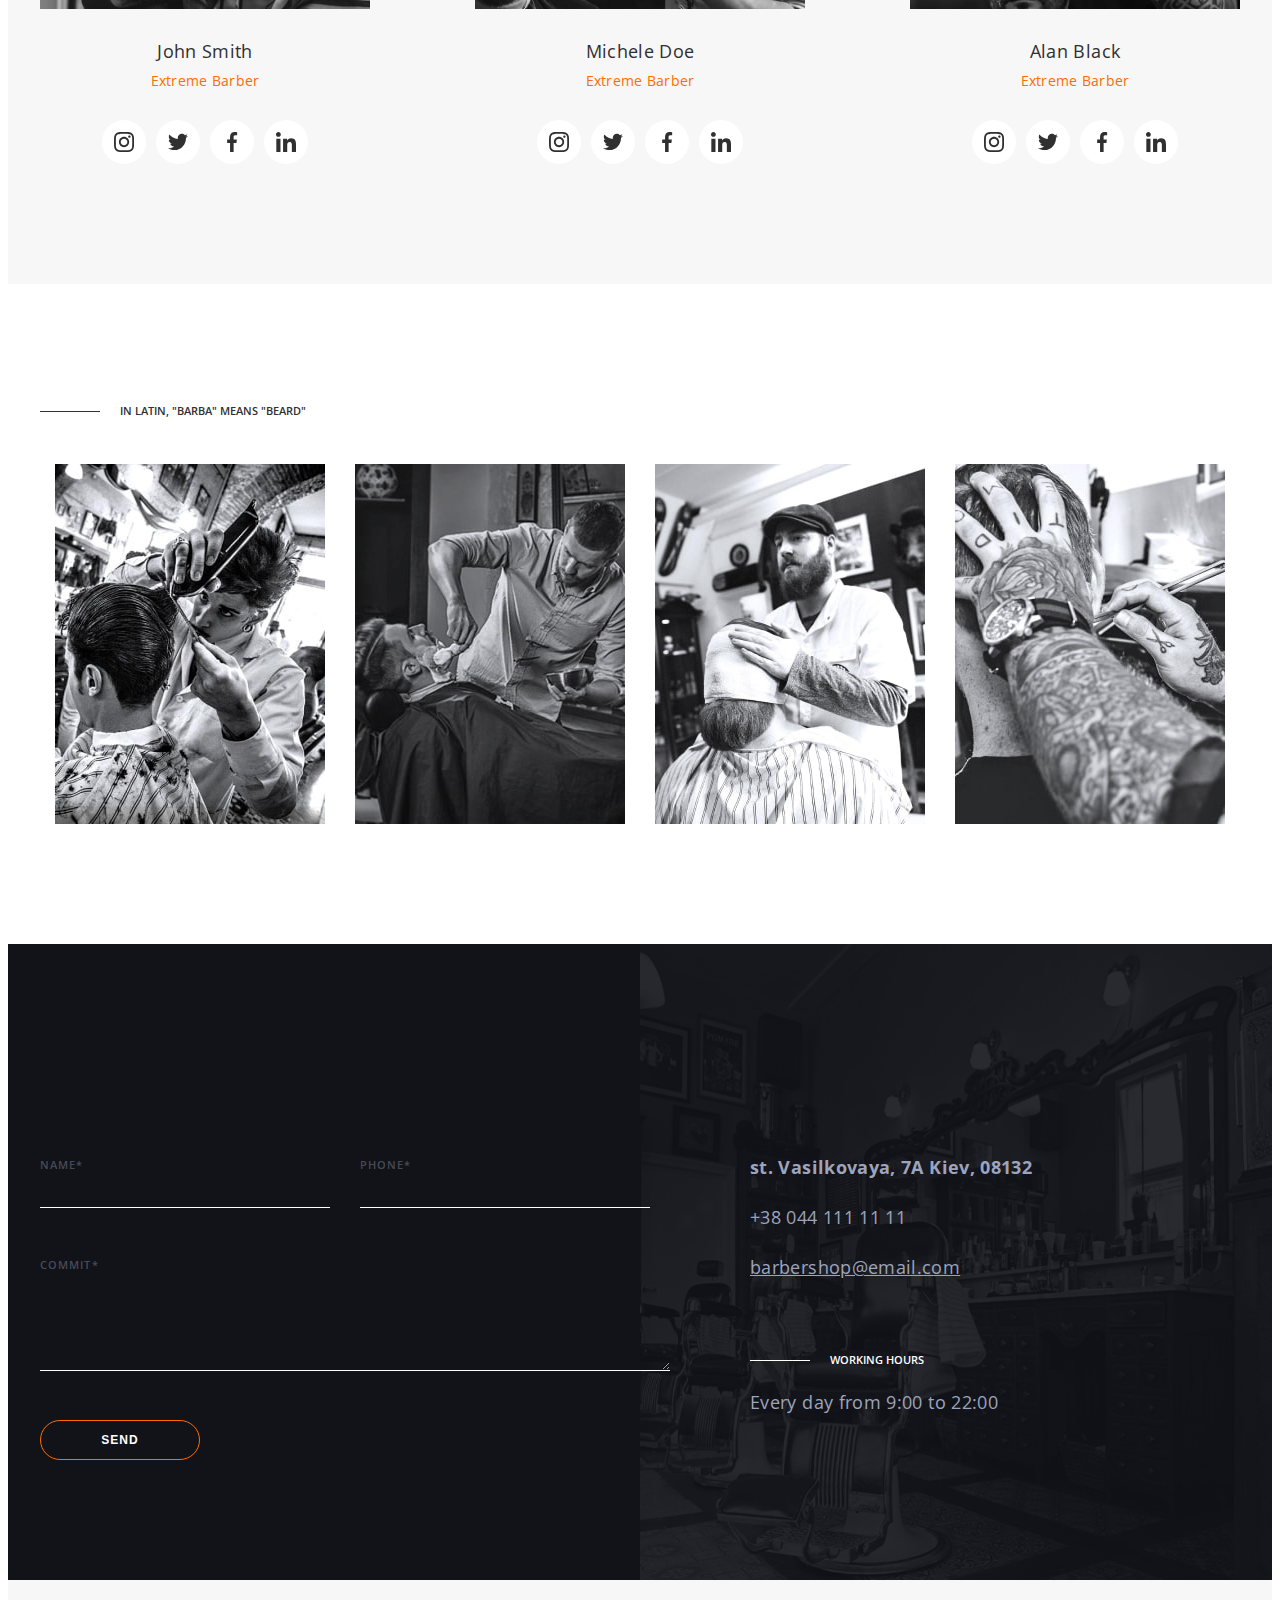
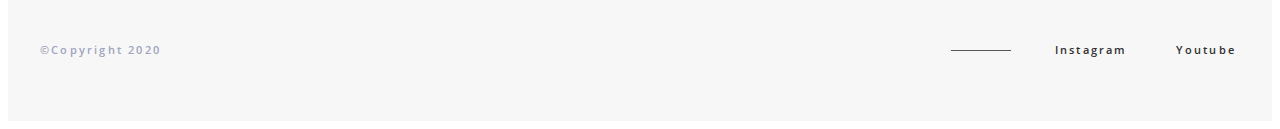
==== commit 4e8d388d: "chacked" ====
--- a/index.html
+++ b/index.html
@@ -59,7 +59,7 @@
     <!-- MAIN -->
     <main>
       <!-- SECTION HERO -->
-      <!-- <section class="hero">
+      <section class="hero">
 
         <div class="container hero__container">
           <div class="hero__network">
@@ -93,7 +93,7 @@
             </p>
           </div>
         </div>
-      </section> -->
+      </section> 
       <!-- SECTION ABOUT -->
       <section class="about" id="About">
         <div class="container about__container">
@@ -566,7 +566,7 @@
         </ul>
       </div>
     </footer>
-    <!-- <div class="backdrop is-hidden" data-backdrop>
+    <div class="backdrop is-hidden" data-backdrop>
       <div class="modal">
         <button type="button" class="modal__btn" data-close-modal>X</button>
         <p class="modal__text">Make an appointment for a haircut</p>
@@ -653,7 +653,7 @@
           <button type="submit" class="btn btn__form">Send</button>
         </form>
       </div>
-    </div>  -->
+    </div> 
     <script>
       (() => {
         const refs = {
--- a/css/main.min.css
+++ b/css/main.min.css
@@ -1 +1 @@
-body{font-family:OpenSans-Regular400;font-family:"Open Sans",sans-serif;background-color:var(--bodycolor)}p,h1,h2,h3,h4,h5,h6{margin:0}ul,ol{margin:0;padding-left:0}button{cursor:pointer;margin:0;padding:0}img{display:block}a{text-decoration:none}ul{list-style:none}.no-scroll{overflow:hidden}@font-face{font-family:OpenSans-Regular400;src:url(./fonts/Open_Sans/static/OpenSans-Regular.ttf)}@font-face{font-family:OpenSans-SemiBold600;src:url(./fonts/Open_Sans/static/OpenSans-SemiBold.ttf)}@font-face{font-family:OpenSans-Bolt700;src:url(./fonts/Open_Sans/static/OpenSans-Bold.ttf)}@font-face{font-family:Raleway-Bolt700;src:url(./fonts/Raleway/static/Raleway-Bold.ttf)}:root{--body-color: #e5e5e5;--white-color: #ffffff;--barbers-section: #f7f7f7;--hover-color: #ff6c00;--accent-color: #ff6c00;--second-color: #9da4bd;--text-color: #303030;--title-color: #303030;--text-color-secondary: #555555;--font-weight600: 600;--font-weight700: 700}.container{width:100%;margin:0 auto;padding:0}@media screen and (min-width: 480px){.container{width:480px;padding-right:15px;padding-left:15px}}@media screen and (min-width: 768px){.container{width:768px}}@media screen and (min-width: 1200px){.container{width:1200px}}.visually-hidden{position:absolute;width:1px;height:1px;margin:-1px;border:0;padding:0;white-space:nowrap;-webkit-clip-path:inset(100%);clip-path:inset(100%);clip:rect(0 0 0 0);overflow:hidden}.link{transition:color 250ms linear}.link:hover,.link:focus{color:var(--hover-color)}.link :active{color:#f18132}.btn{font-weight:600;font-size:12px;line-height:1.33;letter-spacing:.09em;text-transform:uppercase;cursor:pointer;min-width:160px;height:40px;border:1px solid #ff6c00;color:var(--white-color);background-color:inherit;border-radius:25px;transition:color 250ms linear,background-color 250ms linear}.btn:hover,.btn:focus{border-radius:25px;background-color:var(--accent-color);color:var(--white-color)}.btn:active{background-color:#f18132}.btn__header{margin-right:20px}.btn__about{color:var(--text-color-secondary)}.btn__prices{display:block;margin:0 auto}.btn__footer{padding:12px 38px;margin-top:44px}.header__frame{position:absolute;width:100%;padding-top:32px;padding-bottom:32px}.header__container{display:flex;align-items:center}.navigation{display:flex;margin-right:auto}.navigation__logo{cursor:pointer}.navigation__icon{fill:var(--title-color);transition:fill 250ms linear}.navigation__icon:hover,.navigation__icon:focus{fill:var(--hover-color)}.navigation-list__data{display:flex;align-items:center;margin-left:130px;gap:30px}.navigation-list__link.current{color:var(--hover-color)}.navigation-list__link{font-weight:600;font-size:12px;line-height:1.33;letter-spacing:.1em;color:var(--white-color);padding:10px 10px}.navigation-list__tel{margin-right:60px}.hero{background-color:#fff}.hero__container{display:flex}.hero__network{width:100%;display:flex;align-items:flex-end;padding-left:27px;padding-bottom:40px;width:100px}.hero-list{transform-origin:bottom left;transform:rotate(-90deg) translateY(100%);display:flex;align-items:center;gap:40px}.hero-list::before{content:"";width:60px;height:1px;background-color:var(--text-color)}.hero-list__link{font-weight:600;font-size:11px;line-height:1.36;letter-spacing:.2em;color:var(--text-color)}.hero-frame__fon{flex-grow:1;padding:272px 100px 208px 100px;background-color:rgba(25,28,38,.2);background-image:linear-gradient(rgba(25, 28, 38, 0.2), rgba(25, 28, 38, 0.2)),url(../images/Slider3.jpg);background-repeat:no-repeat;background-position:center;background-size:cover}.hero-frame__texttop{display:flex;align-items:center;gap:20px;font-weight:600;font-size:11px;line-height:1.36;text-transform:uppercase;margin-bottom:20px;color:rgba(157,164,189,.6)}.hero-frame__texttop::before{content:"";width:60px;height:1px;background-color:rgba(157,164,189,.6)}.hero-frame__title{display:flex;align-items:center;gap:10px;font-family:"Raleway",sans-serif;font-weight:700;font-size:72px;line-height:1.18;letter-spacing:.05em;margin-bottom:32px;color:#fff}.hero-frame__title::before{content:"🔥";font-size:50px;background-size:contain}.hero-frame__textbot{font-size:18px;line-height:1.66;letter-spacing:.02em;max-width:360px;color:var(--second-color)}.about{padding:84px 0;background-color:var(--white-color)}@media screen and (min-width: 768px){.about{padding:120px 0px}}.about__container{display:flex;gap:30px}.about__list{display:none}@media screen and (min-width: 768px){.about__list{display:inline-flex;flex-direction:column;row-gap:30px}}.about__list__list li{width:30px;display:inline-flex;flex-direction:column}.about__list__list li{width:30px;display:inline-flex;flex-direction:column}.about__list__list img{width:100%}.about__texttop{display:flex;justify-content:flex-start;align-items:center;font-family:Open Sans;gap:20px;font-weight:600;font-size:11px;line-height:1.36;text-transform:uppercase;margin-bottom:25px;color:var(--text-color)}.about__texttop::before{content:"";width:60px;height:1px;background-color:rgba(157,164,189,.6)}.about__title{font-family:"Raleway";font-weight:700;font-size:28px;letter-spacing:1.4px;margin-bottom:20px;color:var(--text-color)}@media screen and (min-width: 768px){.about__title{font-weight:700;font-size:42px;line-height:49px;letter-spacing:.05em}}.about__texttwo{font-family:Open Sans;font-size:16px;line-height:26px;letter-spacing:.32px;margin-bottom:20px;color:var(--text-color-secondary)}@media screen and (min-width: 768px){.about__texttwo{font-size:18px;letter-spacing:.02em}}.about__textbtm{font-size:14px;line-height:26px;letter-spacing:.02em;margin-bottom:42px;color:var(--text-color-secondary)}.prices{background-color:#111319;background-image:url(../images/img.png),linear-gradient(#111319, #111319);background-repeat:no-repeat;background-position:center;background-size:cover;padding:84px 0}@media screen and (min-width: 768px){.prices{padding:84px 0}}.prices .text{display:flex;align-items:center;gap:20px;font-weight:600;font-size:11px;line-height:1.36;text-transform:uppercase;margin-bottom:20px;color:var(--second-color)}.prices .text::before{content:"";width:60px;height:1px;background-color:currentColor}.prices-text{font-size:8px;line-height:1.66;letter-spacing:.02em;color:var(--second-color)}.prices-text:last-child{order:1}@media screen and (min-width: 480px){.prices-text{font-size:11px}}@media screen and (min-width: 768px){.prices-text{color:#9da4bd;font-size:14px;font-family:Open Sans;line-height:20px;letter-spacing:.28px}}.prices-block{margin-bottom:45px;background:linear-gradient(180deg, #171A24 0%, rgba(23, 26, 36, 0.2) 100%)}@media screen and (min-width: 1200px){.prices-block{display:flex;justify-content:space-between}}@media screen and (min-width: 1200px){.prices-list{width:calc((100% - 30px)/2)}}.prices-list-gradientleft{padding:10px 20px 10px 20px}@media screen and (min-width: 480px){.prices-list-gradientleft{padding:10px 40px 10px 40px}}@media screen and (min-width: 768px){.prices-list-gradientleft{background-image:linear-gradient(180deg, #171a24 0%, rgba(23, 26, 36, 0.2) 100%)}}@media screen and (min-width: 1200px){.prices-list-gradientleft{padding:10px 20px 10px 20px}}.prices-list-gradientright{padding:10px 20px 10px 20px}@media screen and (min-width: 480px){.prices-list-gradientright{padding:10px 40px 30px 40px}}@media screen and (min-width: 768px){.prices-list-gradientright{background-image:linear-gradient(180deg, #171a24 0%, rgba(23, 26, 36, 0.2) 100%)}}@media screen and (min-width: 1200px){.prices-list-gradientright{padding:10px 20px 10px 20px}}.prices-item{display:flex;align-items:flex-end;justify-content:space-between}.prices-item::before{content:"";flex-grow:1;order:1;width:100px;height:1px;margin:0 12px;background:rgba(157,164,189,.12)}.prices-item:not(:last-child){margin-bottom:20px}.prices-title{font-family:"Raleway";font-weight:700;font-size:40px;line-height:1.16;letter-spacing:.05em;margin-bottom:45px;color:var(--white-color)}.oldschool{padding:80px 0;background-color:var(--white-color)}@media screen and (min-width: 768px){.oldschool{padding:120px 0}}@media screen and (min-width: 1200px){.oldschool{display:flex}}@media screen and (min-width: 480px){.oldschool-container{display:flex;flex-direction:column-reverse;gap:130px}}@media screen and (min-width: 1200px){.oldschool-container{display:flex;flex-direction:row;padding-left:100px;gap:130px}}.oldschool-list{display:flex;flex-wrap:wrap;justify-content:center;padding-bottom:60px;background-color:#fff}@media screen and (min-width: 768px){.oldschool-list{justify-content:flex-end}}@media screen and (min-width: 1200px){.oldschool-list{justify-content:center}}.oldschool-block{max-width:500px}.oldschool-item{width:133px;height:133px;text-align:center;padding:20px 24px;background:#f7f7f7}@media screen and (min-width: 420px){.oldschool-item{width:170px}}@media screen and (min-width: 480px){.oldschool-item{width:194px}}@media screen and (min-width: 768px){.oldschool-item{width:230px}}.oldschool-item:nth-child(odd){margin-right:30px}.oldschool-item:nth-child(even){margin-top:30px}.oldschool-span{font-weight:700;font-size:42px;line-height:1.35;text-align:center;letter-spacing:.05em;color:var(--text-color)}.oldschool-item-text{font-weight:600;font-size:11px;line-height:1.36;text-align:center;color:var(--text-color)}.oldschool-text{display:flex;align-items:center;gap:20px;font-weight:600;font-size:11px;line-height:1.36;text-transform:uppercase;margin-bottom:20px;color:var(--text-color)}.oldschool-text::before{content:"";width:60px;height:1px;background-color:currentColor}.oldschool-title{font-family:"Raleway";font-weight:700;font-size:42px;max-width:430px;line-height:1.16;letter-spacing:.05em;margin-bottom:20px;color:var(--text-color)}.oldschool-text-buttom{font-size:18px;line-height:1.66;letter-spacing:.02em;color:var(--text-color-secondary)}.barbers{padding:80px 0;background-color:var(--barbers-section)}@media screen and (min-width: 768px){.barbers{padding:120px 0}}.barbers-text{display:flex;align-items:center;gap:20px;font-weight:600;font-size:11px;line-height:1.36;text-transform:uppercase;margin-bottom:20px;color:var(--text-color)}.barbers-text::before{content:"";width:60px;height:1px;background-color:currentColor}.barbers-title{font-family:"Raleway";font-weight:700;font-size:42px;line-height:1.16;letter-spacing:.05em;margin-bottom:45px;color:var(--text-color)}.barbers-list{margin-right:auto;justify-content:space-between}@media screen and (min-width: 1200px){.barbers-list{display:flex;gap:30px}}.barbers-block-overlame{position:relative;margin-bottom:30px;overflow:hidden}.barbers-block-overlame img{width:100%;max-width:450px;margin-right:auto;margin-left:auto}@media screen and (min-width: 1200px){.barbers-block-overlame img{max-width:330px}}.barber-text-overlame{position:absolute;width:100%;top:0;height:0;height:100%;font-size:14px;line-height:1.35;letter-spacing:.02em;color:#fff;padding:10px;background-color:rgba(255,106,0,.6784313725);transform:translateY(100%);transition:transform 250ms linear;overflow:scroll}.barbers-item:hover .barber-text-overlame{transform:translateY(0%)}.barbers-title-two{font-weight:400;font-size:18px;line-height:1.38;text-align:center;letter-spacing:.02em;margin-bottom:8px;color:var(--text-color)}.barbers-text-two{font-size:14px;line-height:1.35;text-align:center;letter-spacing:.02em;margin-bottom:30px;color:var(--accent-color)}.barbers-list-network{display:flex;gap:10px;justify-content:center}.barbers-link{width:44px;height:44px;border-radius:50%;background-color:#fff;display:flex;justify-content:center;align-items:center;fill:var(--title-color);transition:fill 250ms linear,background-color 250ms linear}.barbers-link:hover,.barbers-link:focus{fill:#fff;background-color:var(--hover-color)}.barbers-icon{fill:inherit}.photos{padding:80px 0;background-color:var(--white-color)}@media screen and (min-width: 1200px){.photos{padding:120px 0}}.photos-text{display:flex;align-items:center;gap:20px;font-weight:600;font-size:11px;line-height:1.36;text-transform:uppercase;margin-bottom:45px;color:var(--text-color)}.photos-text::before{content:"";width:60px;height:1px;background-color:currentColor}.photos-list{display:flex;flex-wrap:wrap;justify-content:center;gap:30px}@media screen and (min-width: 768px){.photos-list{gap:30px}}.photos-item img{display:flex;margin-right:auto;margin-left:auto}@media screen and (min-width: 480px){.photos-item img{width:330px;height:360px}}@media screen and (min-width: 1200px){.photos-item img{width:270px;height:360px}}.section-contacts{background-color:#111319;background-image:url(../images/Bg.png);background-repeat:no-repeat;background-position:right;background-size:50% 100%;padding:80px 0}@media screen and (min-width: 1200px){.section-contacts{padding:120px 0}}@media screen and (min-width: 1200px){.contacts-container{display:flex}}.left-contacts{flex-grow:1}@media screen and (max-width: 1199px){.left-contacts{width:100%}}.left-contacts-title{font-family:"Raleway";font-weight:700;font-size:42px;line-height:1.16;letter-spacing:.05em;color:var(--white-color);margin-bottom:44px}.form-booking{margin-bottom:44px}@media screen and (min-width: 768px){.form-booking{display:flex;justify-content:space-between}}.form-booking-label{display:inline-block;color:rgba(157,164,189,.4);font-size:11px;font-family:Open Sans;font-weight:600;letter-spacing:1.1px;text-transform:uppercase}@media screen and (max-width: 767px){.form-booking-label{display:flex;align-items:baseline}}@media screen and (min-width: 1200px){.form-booking-label:not(:last-child){margin-right:30px}}.form-booking-label input{width:270px;padding:10px;background-color:rgba(0,0,0,0);border:0;border-bottom:1px solid #fff;color:#fff;outline:none}@media screen and (max-width: 767px){.form-booking-label input{width:100%}}.form-booking-label:focus-within,.form-commit-label:focus-within{color:#fff}.form-commit-label{color:rgba(157,164,189,.4);font-size:11px;font-family:Open Sans;font-weight:600;letter-spacing:1.1px;text-transform:uppercase}.form-commit-label textarea{width:100%;min-height:76px;background-color:rgba(0,0,0,0);border:0;padding:10px;border-bottom:1px solid #fff;color:#fff;font-size:11px;font-family:Open Sans;font-weight:600;letter-spacing:1.1px;text-transform:uppercase;outline:none}.right-contacts{flex-grow:1}@media screen and (min-width: 1200px){.right-contacts{width:785px;display:flex;flex-direction:column;padding-left:100px}}.contacts-title{font-family:"Raleway";font-weight:700;font-size:42px;line-height:1.16;letter-spacing:.05em;margin-bottom:40px;color:#fff}.address-item{margin-top:20px}.address-link{font-style:normal;font-size:18px;line-height:1.66;letter-spacing:.02em;color:var(--second-color)}.underline-email{text-decoration:underline}.location{font-weight:700}.address-text-work{display:flex;align-items:center;gap:20px;font-weight:600;font-size:11px;line-height:1.36;text-transform:uppercase;margin-top:70px;color:var(--white-color)}.address-text-work::before{content:"";width:60px;height:1px;background-color:currentColor}.address-text-time{font-size:18px;line-height:1.66;letter-spacing:.02em;margin-top:20px;color:var(--second-color)}.backdrop{position:fixed;top:0;left:0;width:100%;height:100%;background-color:rgba(157,164,189,.4705882353);transition:opacity 300ms linear,visibility 300ms linear}.is-hidden{opacity:0;visibility:hidden;pointer-events:none}.modal{position:absolute;top:50%;left:50%;width:520px;padding:40px;background-color:#fff;transform:translate(-50%, -50%) scaleY(1);transition:transform 300ms linear;border:1px solid var(--hover-color)}.backdrop.is-hidden .modal{transform:translate(-50%, -50%) scaleY(0)}.modal__btn{position:absolute;top:10px;right:10px;width:40px;height:40px;border:2px solid var(--hover-color);color:var(--text-color-secondary);margin:0;padding:0;border-radius:50%;transform:scale(1)}.modal__btn:hover{transform:scale(1.1)}.modal__text{color:var(--text-color-secondary);text-align:center;font-size:20px;font-family:Roboto;font-weight:700;letter-spacing:.6px;margin-bottom:40px}.form__frame{position:relative;margin-bottom:30px}.form__input{position:relative;color:var(--text-color);font-size:14px;font-family:Roboto;line-height:24px;width:100%;padding:10px 10px;border-radius:4px;border:1px solid rgba(33,33,33,.2);outline:none}.form__input:focus{border:1px solid var(--hover-color)}.form__input:focus+.form-label{transform:translateY(-40px)}.form__input:not(:-moz-placeholder-shown)+.form-label{transform:translateY(-40px)}.form__input:not(:-ms-input-placeholder)+.form-label{transform:translateY(-40px)}.form__input:not(:placeholder-shown)+.form-label{transform:translateY(-40px)}.form__label{position:absolute;top:50%;left:0;color:#757575;font-size:12px;font-family:Roboto;letter-spacing:.12px;transform:translateY(-50%);padding-left:10px}.form__texarea{margin-bottom:5px}.form textarea{resize:none}.form .btn__form{background-color:#ff6c00;transition:color 250ms linear,background-color 250ms linear}.form .btn__form:hover,.form .btn__form:focus{background-color:var(--white-color);color:var(--text-color-secondary)}.form .btn__form:active{background-color:#f9f5f2}.form__check{color:#757575;font-size:12px;font-family:Roboto;letter-spacing:.12px}.form__check span{border-radius:4px}.form__link{text-decoration:underline}.form__icon{width:12px;height:12px;border-radius:2px;border:1px solid var(--text-color-secondary);fill:rgba(0,0,0,0)}.form__accept:checked+.form__check span .form__icon{background-color:#ff6c00;border:none;fill:#fff}footer{background-color:var(--barbers-section)}.footer{padding:55px 15px}@media screen and (min-width: 480px){.footer{display:flex;justify-content:space-between;align-items:baseline;align-items:center}}.footer-text{font-weight:600;font-size:11px;line-height:1.36;letter-spacing:.2em;color:var(--second-color)}.footer-list{display:flex;align-items:center;gap:40px}.footer-list::before{content:"";width:60px;height:1px;background-color:#555}.footer-item{display:flex}.footer-item .link{padding:8px 4px}.footer-item a{font-weight:600;font-size:11px;line-height:1.36;letter-spacing:.2em;color:var(--text-color)}/*# sourceMappingURL=main.min.css.map */+body{font-family:OpenSans-Regular400;font-family:"Open Sans",sans-serif;background-color:var(--bodycolor)}p,h1,h2,h3,h4,h5,h6{margin:0}ul,ol{margin:0;padding-left:0}button{cursor:pointer;margin:0;padding:0}img{display:block}a{text-decoration:none}ul{list-style:none}.no-scroll{overflow:hidden}@font-face{font-family:OpenSans-Regular400;src:url(./fonts/Open_Sans/static/OpenSans-Regular.ttf)}@font-face{font-family:OpenSans-SemiBold600;src:url(./fonts/Open_Sans/static/OpenSans-SemiBold.ttf)}@font-face{font-family:OpenSans-Bolt700;src:url(./fonts/Open_Sans/static/OpenSans-Bold.ttf)}@font-face{font-family:Raleway-Bolt700;src:url(./fonts/Raleway/static/Raleway-Bold.ttf)}:root{--body-color: #e5e5e5;--white-color: #ffffff;--barbers-section: #f7f7f7;--hover-color: #ff6c00;--accent-color: #ff6c00;--second-color: #9da4bd;--text-color: #303030;--title-color: #303030;--text-color-secondary: #555555;--font-weight600: 600;--font-weight700: 700}.container{width:100%;margin:0 auto;padding:0}@media screen and (min-width: 480px){.container{padding-right:15px;padding-left:15px}}@media screen and (min-width: 768px){.container{width:768px}}@media screen and (min-width: 1200px){.container{width:1200px}}.visually-hidden{position:absolute;width:1px;height:1px;margin:-1px;border:0;padding:0;white-space:nowrap;-webkit-clip-path:inset(100%);clip-path:inset(100%);clip:rect(0 0 0 0);overflow:hidden}.link{transition:color 250ms linear}.link:hover,.link:focus{color:var(--hover-color)}.link :active{color:#f18132}.btn{font-weight:600;font-size:12px;line-height:1.33;letter-spacing:.09em;text-transform:uppercase;cursor:pointer;min-width:160px;height:40px;border:1px solid #ff6c00;color:var(--white-color);background-color:inherit;border-radius:25px;transition:color 250ms linear,background-color 250ms linear}.btn:hover,.btn:focus{border-radius:25px;background-color:var(--accent-color);color:var(--white-color)}.btn:active{background-color:#f18132}.btn__header{margin-right:20px}.btn__about{color:var(--text-color-secondary)}.btn__prices{display:block;margin:0 auto}.btn__footer{padding:12px 38px;margin-top:44px}.header__frame{position:absolute;width:100%;padding-top:32px;padding-bottom:32px}.header__container{display:flex;align-items:center}.navigation{display:flex;margin-right:auto}.navigation__logo{cursor:pointer}.navigation__icon{fill:var(--title-color);transition:fill 250ms linear}.navigation__icon:hover,.navigation__icon:focus{fill:var(--hover-color)}.navigation-list__data{display:flex;align-items:center;margin-left:130px;gap:30px}.navigation-list__link.current{color:var(--hover-color)}.navigation-list__link{font-weight:600;font-size:12px;line-height:1.33;letter-spacing:.1em;color:var(--white-color);padding:10px 10px}.navigation-list__tel{margin-right:60px}.hero{background-color:#fff}@media screen and (max-width: 767px){.hero__network{width:100%;display:flex;align-items:flex-end;padding-left:27px;padding-bottom:40px;width:100px}}.hero-list{transform-origin:bottom left;transform:rotate(-90deg) translateY(100%);display:flex;align-items:center;gap:40px}.hero-list::before{content:"";width:60px;height:1px;background-color:var(--text-color)}.hero-list__link{font-weight:600;font-size:11px;line-height:1.36;letter-spacing:.2em;color:var(--text-color)}.hero-frame__fon{flex-grow:1;padding:272px 100px 208px 100px;background-color:rgba(25,28,38,.2);background-image:linear-gradient(rgba(25, 28, 38, 0.2), rgba(25, 28, 38, 0.2)),url(../images/Slider3.jpg);background-repeat:no-repeat;background-position:center;background-size:cover}.hero-frame__texttop{display:flex;align-items:center;gap:20px;font-weight:600;font-size:11px;line-height:1.36;text-transform:uppercase;margin-bottom:20px;color:rgba(157,164,189,.6)}.hero-frame__texttop::before{content:"";width:60px;height:1px;background-color:rgba(157,164,189,.6)}.hero-frame__title{display:flex;align-items:center;gap:10px;font-family:"Raleway",sans-serif;font-weight:700;font-size:30px;line-height:1.18;letter-spacing:.05em;margin-bottom:32px;color:#fff}@media screen and (min-width: 480px){.hero-frame__title{font-size:45px}}@media screen and (min-width: 768px){.hero-frame__title{font-size:72px}}.hero-frame__title::before{content:"🔥";font-size:50px;background-size:contain}.hero-frame__textbot{font-size:18px;line-height:1.66;letter-spacing:.02em;max-width:360px;color:var(--second-color)}.about{padding:84px 0;background-color:var(--white-color)}@media screen and (min-width: 768px){.about{padding:120px 0px}}.about__container{display:flex;gap:30px}.about__list{display:none}@media screen and (min-width: 768px){.about__list{display:inline-flex;flex-direction:column;row-gap:30px}}.about__list__list li{width:30px;display:inline-flex;flex-direction:column}.about__list__list li{width:30px;display:inline-flex;flex-direction:column}.about__list__list img{width:100%}.about__texttop{display:flex;justify-content:flex-start;align-items:center;font-family:Open Sans;gap:20px;font-weight:600;font-size:11px;line-height:1.36;text-transform:uppercase;margin-bottom:25px;color:var(--text-color)}.about__texttop::before{content:"";width:60px;height:1px;background-color:rgba(157,164,189,.6)}.about__title{font-family:"Raleway";font-weight:700;font-size:28px;letter-spacing:1.4px;margin-bottom:20px;color:var(--text-color)}@media screen and (min-width: 768px){.about__title{font-weight:700;font-size:42px;line-height:49px;letter-spacing:.05em}}.about__texttwo{font-family:Open Sans;font-size:16px;line-height:26px;letter-spacing:.32px;margin-bottom:20px;color:var(--text-color-secondary)}@media screen and (min-width: 768px){.about__texttwo{font-size:18px;letter-spacing:.02em}}.about__textbtm{font-size:14px;line-height:26px;letter-spacing:.02em;margin-bottom:42px;color:var(--text-color-secondary)}.prices{background-color:#111319;background-image:url(../images/img.png),linear-gradient(#111319, #111319);background-repeat:no-repeat;background-position:center;background-size:cover;padding:84px 0}@media screen and (min-width: 768px){.prices{padding:84px 0}}.prices .text{display:flex;align-items:center;gap:20px;font-weight:600;font-size:11px;line-height:1.36;text-transform:uppercase;margin-bottom:20px;color:var(--second-color)}.prices .text::before{content:"";width:60px;height:1px;background-color:currentColor}.prices-text{font-size:8px;line-height:1.66;letter-spacing:.02em;color:var(--second-color)}.prices-text:last-child{order:1}@media screen and (min-width: 480px){.prices-text{font-size:11px}}@media screen and (min-width: 768px){.prices-text{color:#9da4bd;font-size:14px;font-family:Open Sans;line-height:20px;letter-spacing:.28px}}.prices-block{margin-bottom:45px;background:linear-gradient(180deg, #171A24 0%, rgba(23, 26, 36, 0.2) 100%)}@media screen and (min-width: 1200px){.prices-block{display:flex;justify-content:space-between}}@media screen and (min-width: 1200px){.prices-list{width:calc((100% - 30px)/2)}}.prices-list-gradientleft{padding:10px 20px 10px 20px}@media screen and (min-width: 480px){.prices-list-gradientleft{padding:10px 40px 10px 40px}}@media screen and (min-width: 768px){.prices-list-gradientleft{background-image:linear-gradient(180deg, #171a24 0%, rgba(23, 26, 36, 0.2) 100%)}}@media screen and (min-width: 1200px){.prices-list-gradientleft{padding:10px 20px 10px 20px}}.prices-list-gradientright{padding:10px 20px 10px 20px}@media screen and (min-width: 480px){.prices-list-gradientright{padding:10px 40px 30px 40px}}@media screen and (min-width: 768px){.prices-list-gradientright{background-image:linear-gradient(180deg, #171a24 0%, rgba(23, 26, 36, 0.2) 100%)}}@media screen and (min-width: 1200px){.prices-list-gradientright{padding:10px 20px 10px 20px}}.prices-item{display:flex;align-items:flex-end;justify-content:space-between}.prices-item::before{content:"";flex-grow:1;order:1;width:100px;height:1px;margin:0 12px;background:rgba(157,164,189,.12)}.prices-item:not(:last-child){margin-bottom:20px}.prices-title{font-family:"Raleway";font-weight:700;font-size:40px;line-height:1.16;letter-spacing:.05em;margin-bottom:45px;color:var(--white-color)}.oldschool{padding:80px 0;background-color:var(--white-color)}@media screen and (min-width: 768px){.oldschool{padding:120px 0}}@media screen and (min-width: 1200px){.oldschool{display:flex}}@media screen and (min-width: 480px){.oldschool-container{display:flex;flex-direction:column-reverse;gap:130px}}@media screen and (min-width: 1200px){.oldschool-container{display:flex;flex-direction:row;padding-left:100px;gap:130px}}.oldschool-list{display:flex;flex-wrap:wrap;justify-content:center;padding-bottom:60px;background-color:#fff}@media screen and (min-width: 768px){.oldschool-list{justify-content:flex-end}}@media screen and (min-width: 1200px){.oldschool-list{justify-content:center}}.oldschool-block{max-width:500px}.oldschool-item{width:133px;height:133px;text-align:center;padding:20px 24px;background:#f7f7f7}@media screen and (min-width: 420px){.oldschool-item{width:170px}}@media screen and (min-width: 480px){.oldschool-item{width:194px}}@media screen and (min-width: 768px){.oldschool-item{width:230px}}.oldschool-item:nth-child(odd){margin-right:30px}.oldschool-item:nth-child(even){margin-top:30px}.oldschool-span{font-weight:700;font-size:42px;line-height:1.35;text-align:center;letter-spacing:.05em;color:var(--text-color)}.oldschool-item-text{font-weight:600;font-size:11px;line-height:1.36;text-align:center;color:var(--text-color)}.oldschool-text{display:flex;align-items:center;gap:20px;font-weight:600;font-size:11px;line-height:1.36;text-transform:uppercase;margin-bottom:20px;color:var(--text-color)}.oldschool-text::before{content:"";width:60px;height:1px;background-color:currentColor}.oldschool-title{font-family:"Raleway";font-weight:700;font-size:42px;max-width:430px;line-height:1.16;letter-spacing:.05em;margin-bottom:20px;color:var(--text-color)}.oldschool-text-buttom{font-size:18px;line-height:1.66;letter-spacing:.02em;color:var(--text-color-secondary)}.barbers{padding:80px 0;background-color:var(--barbers-section)}@media screen and (min-width: 768px){.barbers{padding:120px 0}}.barbers-text{display:flex;align-items:center;gap:20px;font-weight:600;font-size:11px;line-height:1.36;text-transform:uppercase;margin-bottom:20px;color:var(--text-color)}.barbers-text::before{content:"";width:60px;height:1px;background-color:currentColor}.barbers-title{font-family:"Raleway";font-weight:700;font-size:42px;line-height:1.16;letter-spacing:.05em;margin-bottom:45px;color:var(--text-color)}.barbers-list{margin-right:auto;justify-content:space-between}@media screen and (min-width: 1200px){.barbers-list{display:flex;gap:30px}}.barbers-block-overlame{position:relative;margin-bottom:30px;overflow:hidden}.barbers-block-overlame img{width:100%;max-width:450px;margin-right:auto;margin-left:auto}@media screen and (min-width: 1200px){.barbers-block-overlame img{max-width:330px}}.barber-text-overlame{position:absolute;width:100%;top:0;height:0;height:100%;font-size:14px;line-height:1.35;letter-spacing:.02em;color:#fff;padding:10px;background-color:rgba(255,106,0,.6784313725);transform:translateY(100%);transition:transform 250ms linear;overflow:scroll}.barbers-item:hover .barber-text-overlame{transform:translateY(0%)}.barbers-title-two{font-weight:400;font-size:18px;line-height:1.38;text-align:center;letter-spacing:.02em;margin-bottom:8px;color:var(--text-color)}.barbers-text-two{font-size:14px;line-height:1.35;text-align:center;letter-spacing:.02em;margin-bottom:30px;color:var(--accent-color)}.barbers-list-network{display:flex;gap:10px;justify-content:center}.barbers-link{width:44px;height:44px;border-radius:50%;background-color:#fff;display:flex;justify-content:center;align-items:center;fill:var(--title-color);transition:fill 250ms linear,background-color 250ms linear}.barbers-link:hover,.barbers-link:focus{fill:#fff;background-color:var(--hover-color)}.barbers-icon{fill:inherit}.photos{padding:80px 0;background-color:var(--white-color)}@media screen and (min-width: 1200px){.photos{padding:120px 0}}.photos-text{display:flex;align-items:center;gap:20px;font-weight:600;font-size:11px;line-height:1.36;text-transform:uppercase;margin-bottom:45px;color:var(--text-color)}.photos-text::before{content:"";width:60px;height:1px;background-color:currentColor}.photos-list{display:flex;flex-wrap:wrap;justify-content:center;gap:30px}@media screen and (min-width: 768px){.photos-list{gap:30px}}.photos-item img{display:flex;margin-right:auto;margin-left:auto}@media screen and (min-width: 480px){.photos-item img{width:330px;height:360px}}@media screen and (min-width: 1200px){.photos-item img{width:270px;height:360px}}.section-contacts{background-color:#111319;background-image:url(../images/Bg.png);background-repeat:no-repeat;background-position:right;background-size:50% 100%;padding:80px 0}@media screen and (min-width: 1200px){.section-contacts{padding:120px 0}}@media screen and (min-width: 1200px){.contacts-container{display:flex}}.left-contacts{flex-grow:1}@media screen and (max-width: 1199px){.left-contacts{width:100%}}.left-contacts-title{font-family:"Raleway";font-weight:700;font-size:42px;line-height:1.16;letter-spacing:.05em;color:var(--white-color);margin-bottom:44px}.form-booking{margin-bottom:44px}@media screen and (min-width: 768px){.form-booking{display:flex;justify-content:space-between}}.form-booking-label{display:inline-block;color:rgba(157,164,189,.4);font-size:11px;font-family:Open Sans;font-weight:600;letter-spacing:1.1px;text-transform:uppercase}@media screen and (max-width: 767px){.form-booking-label{display:flex;align-items:baseline}}@media screen and (min-width: 1200px){.form-booking-label:not(:last-child){margin-right:30px}}.form-booking-label input{width:270px;padding:10px;background-color:rgba(0,0,0,0);border:0;border-bottom:1px solid #fff;color:#fff;outline:none}@media screen and (max-width: 767px){.form-booking-label input{width:100%}}.form-booking-label:focus-within,.form-commit-label:focus-within{color:#fff}.form-commit-label{color:rgba(157,164,189,.4);font-size:11px;font-family:Open Sans;font-weight:600;letter-spacing:1.1px;text-transform:uppercase}.form-commit-label textarea{width:100%;min-height:76px;background-color:rgba(0,0,0,0);border:0;padding:10px;border-bottom:1px solid #fff;color:#fff;font-size:11px;font-family:Open Sans;font-weight:600;letter-spacing:1.1px;text-transform:uppercase;outline:none}@media screen and (max-width: 1199px){.address{margin-top:30px}}.right-contacts{flex-grow:1}@media screen and (min-width: 1200px){.right-contacts{width:785px;display:flex;flex-direction:column;padding-left:100px}}.contacts-title{font-family:"Raleway";font-weight:700;font-size:42px;line-height:1.16;letter-spacing:.05em;margin-bottom:40px;color:#fff}.address-item{margin-top:20px}.address-link{font-style:normal;font-size:18px;line-height:1.66;letter-spacing:.02em;color:var(--second-color)}.underline-email{text-decoration:underline}.location{font-weight:700}.address-text-work{display:flex;align-items:center;gap:20px;font-weight:600;font-size:11px;line-height:1.36;text-transform:uppercase;margin-top:70px;color:var(--white-color)}.address-text-work::before{content:"";width:60px;height:1px;background-color:currentColor}.address-text-time{font-size:18px;line-height:1.66;letter-spacing:.02em;margin-top:20px;color:var(--second-color)}.backdrop{position:fixed;top:0;left:0;width:100%;height:100%;background-color:rgba(157,164,189,.4705882353);transition:opacity 300ms linear,visibility 300ms linear}.is-hidden{opacity:0;visibility:hidden;pointer-events:none}.modal{position:absolute;top:50%;left:50%;width:520px;padding:40px;background-color:#fff;transform:translate(-50%, -50%) scaleY(1);transition:transform 300ms linear;border:1px solid var(--hover-color)}.backdrop.is-hidden .modal{transform:translate(-50%, -50%) scaleY(0)}.modal__btn{position:absolute;top:10px;right:10px;width:40px;height:40px;border:2px solid var(--hover-color);color:var(--text-color-secondary);margin:0;padding:0;border-radius:50%;transform:scale(1)}.modal__btn:hover{transform:scale(1.1)}.modal__text{color:var(--text-color-secondary);text-align:center;font-size:20px;font-family:Roboto;font-weight:700;letter-spacing:.6px;margin-bottom:40px}.form__frame{position:relative;margin-bottom:30px}.form__input{position:relative;color:var(--text-color);font-size:14px;font-family:Roboto;line-height:24px;width:100%;padding:10px 10px;border-radius:4px;border:1px solid rgba(33,33,33,.2);outline:none}.form__input:focus{border:1px solid var(--hover-color)}.form__input:focus+.form-label{transform:translateY(-40px)}.form__input:not(:-moz-placeholder-shown)+.form-label{transform:translateY(-40px)}.form__input:not(:-ms-input-placeholder)+.form-label{transform:translateY(-40px)}.form__input:not(:placeholder-shown)+.form-label{transform:translateY(-40px)}.form__label{position:absolute;top:50%;left:0;color:#757575;font-size:12px;font-family:Roboto;letter-spacing:.12px;transform:translateY(-50%);padding-left:10px}.form__texarea{margin-bottom:5px}.form textarea{resize:none}.form .btn__form{background-color:#ff6c00;transition:color 250ms linear,background-color 250ms linear}.form .btn__form:hover,.form .btn__form:focus{background-color:var(--white-color);color:var(--text-color-secondary)}.form .btn__form:active{background-color:#f9f5f2}.form__check{color:#757575;font-size:12px;font-family:Roboto;letter-spacing:.12px}.form__check span{border-radius:4px}.form__link{text-decoration:underline}.form__icon{width:12px;height:12px;border-radius:2px;border:1px solid var(--text-color-secondary);fill:rgba(0,0,0,0)}.form__accept:checked+.form__check span .form__icon{background-color:#ff6c00;border:none;fill:#fff}footer{background-color:var(--barbers-section)}.footer{padding:55px 15px}@media screen and (min-width: 480px){.footer{display:flex;justify-content:space-between;align-items:baseline;align-items:center}}.footer-text{font-weight:600;font-size:11px;line-height:1.36;letter-spacing:.2em;color:var(--second-color)}.footer-list{display:flex;align-items:center;gap:40px}.footer-list::before{content:"";width:60px;height:1px;background-color:#555}.footer-item{display:flex}.footer-item .link{padding:8px 4px}.footer-item a{font-weight:600;font-size:11px;line-height:1.36;letter-spacing:.2em;color:var(--text-color)}/*# sourceMappingURL=main.min.css.map */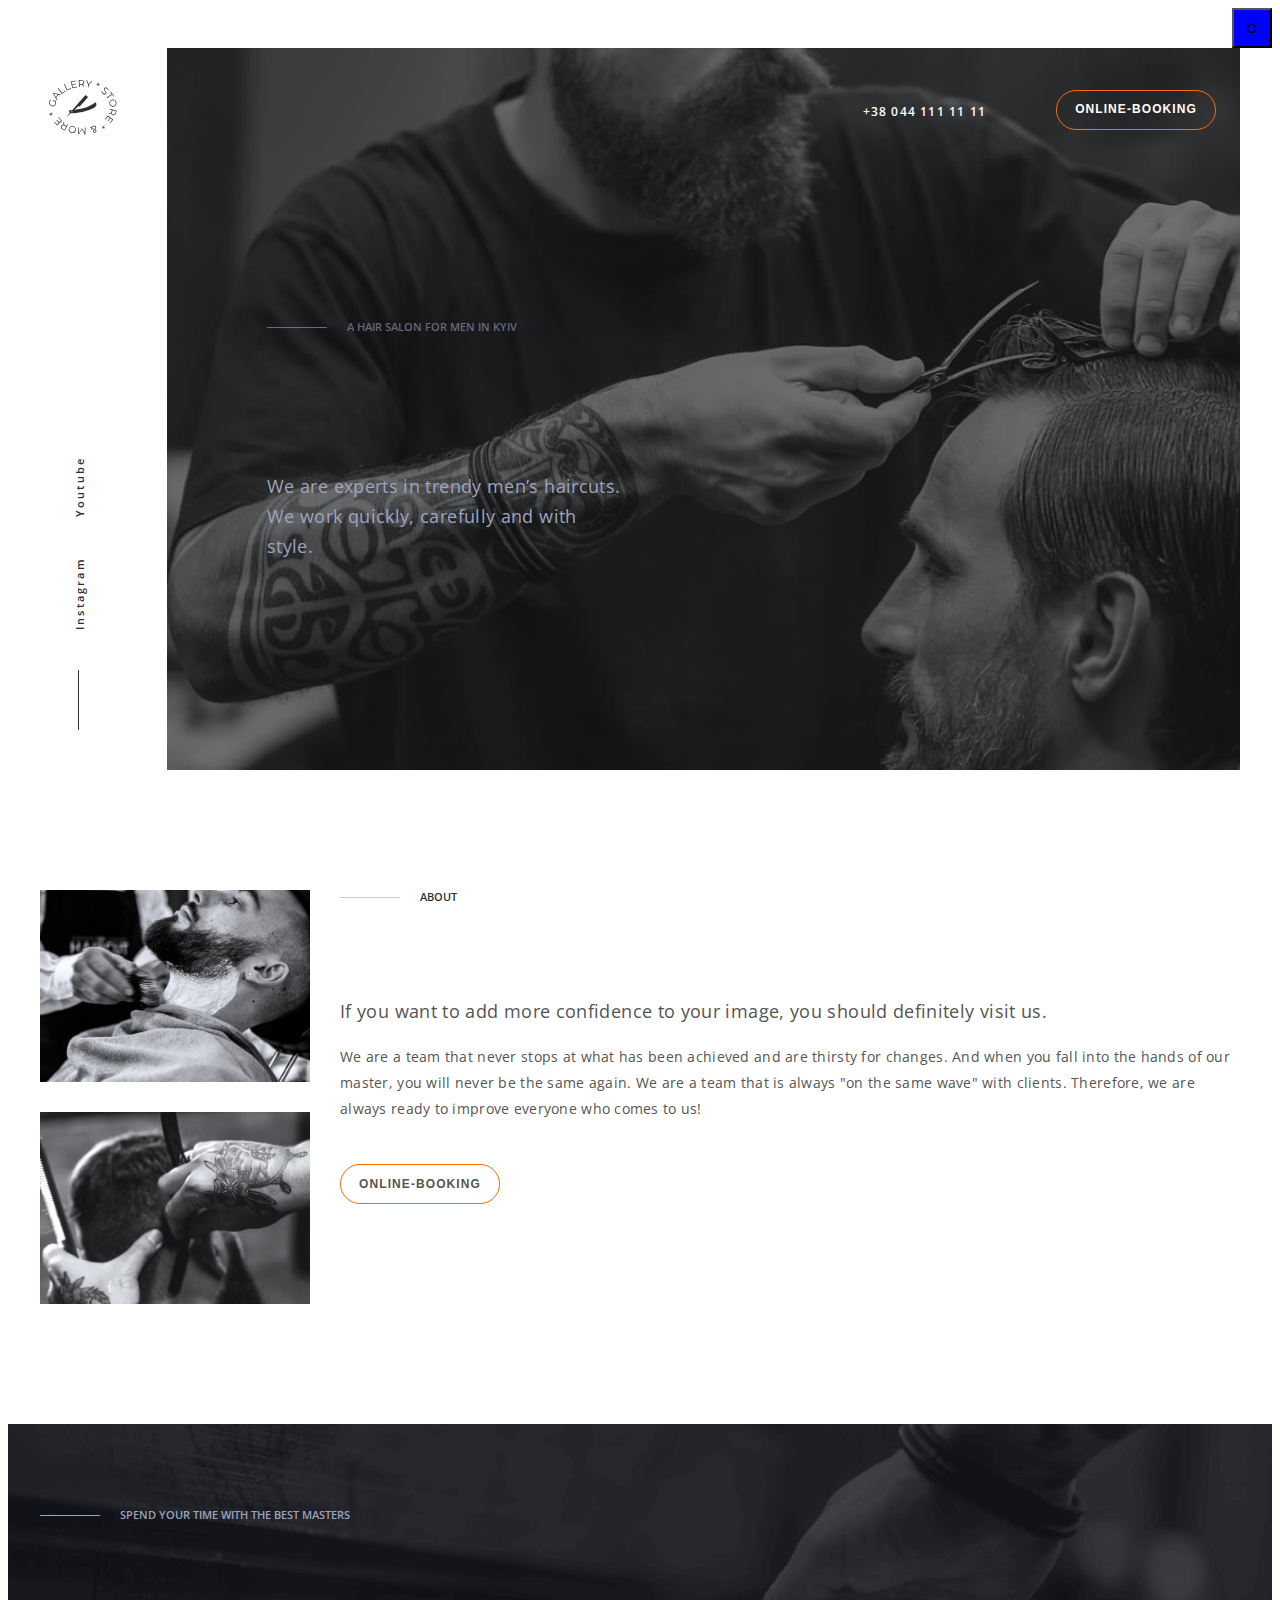
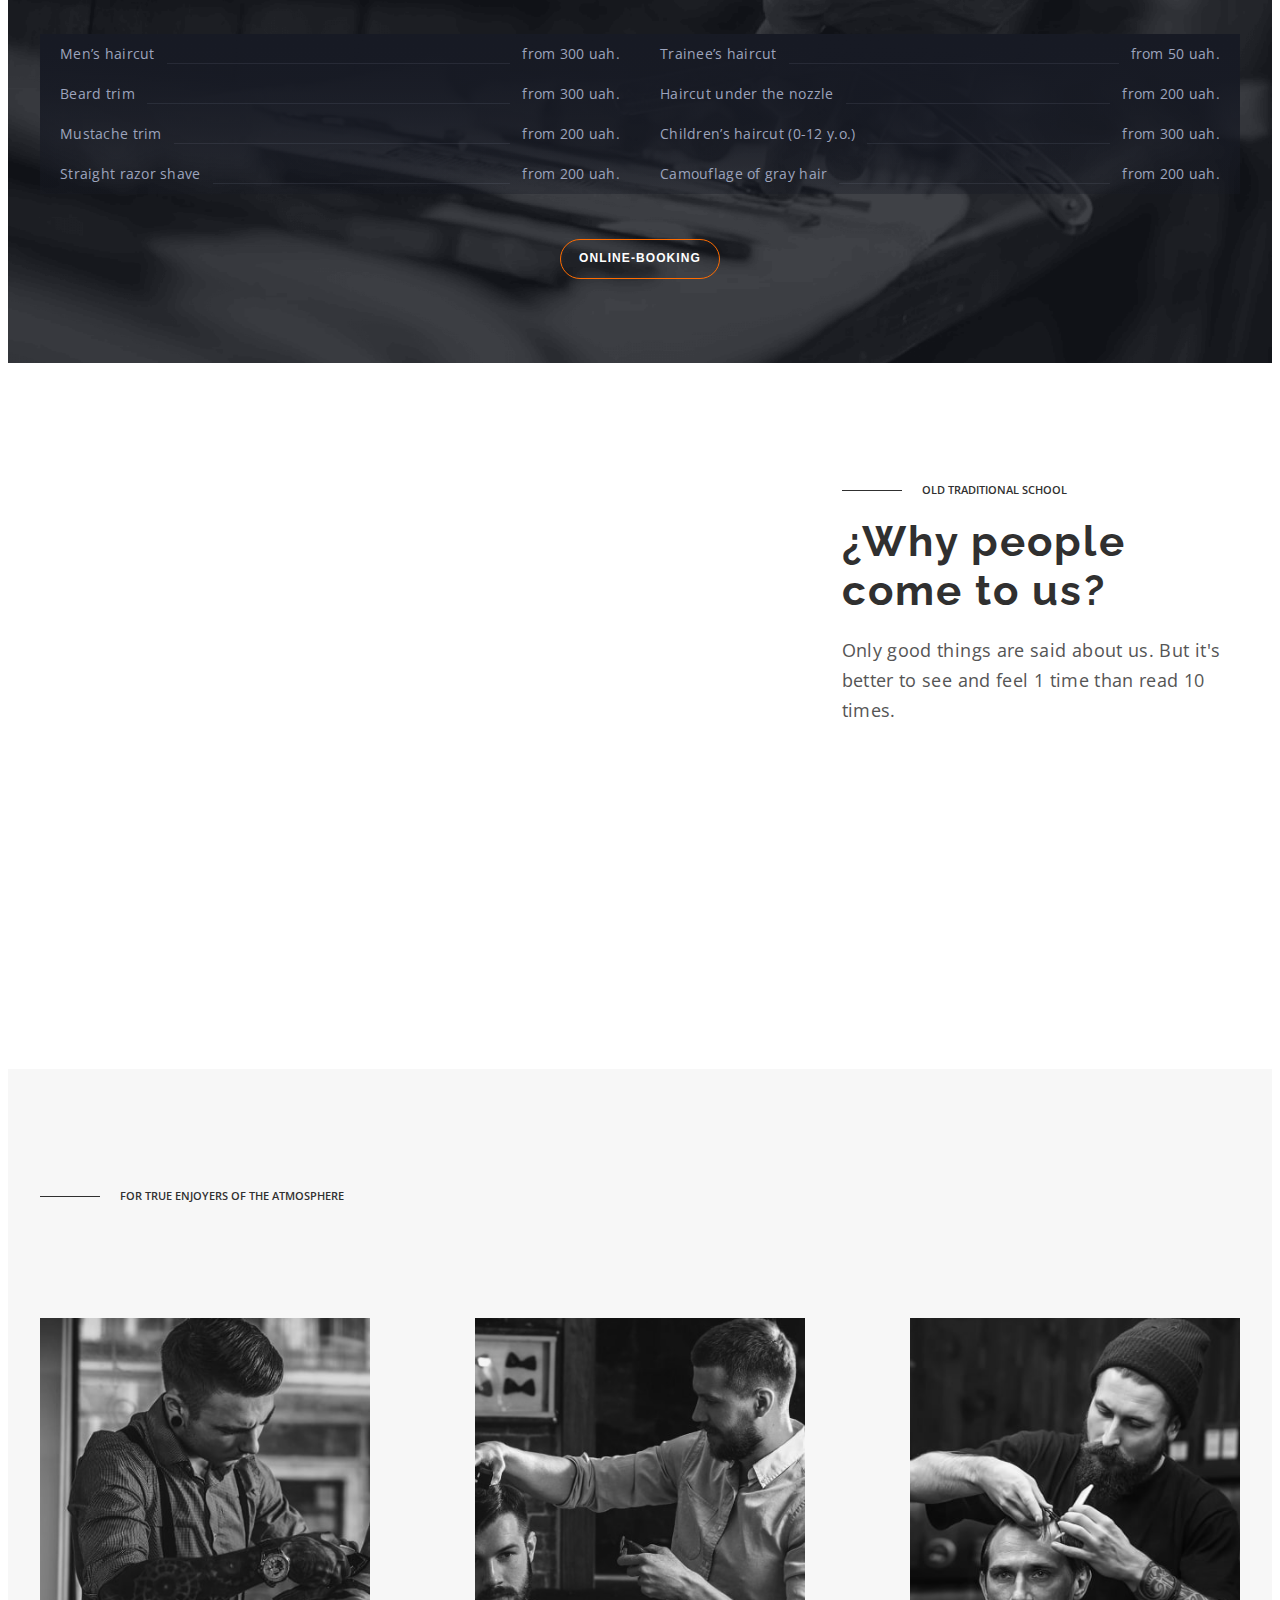
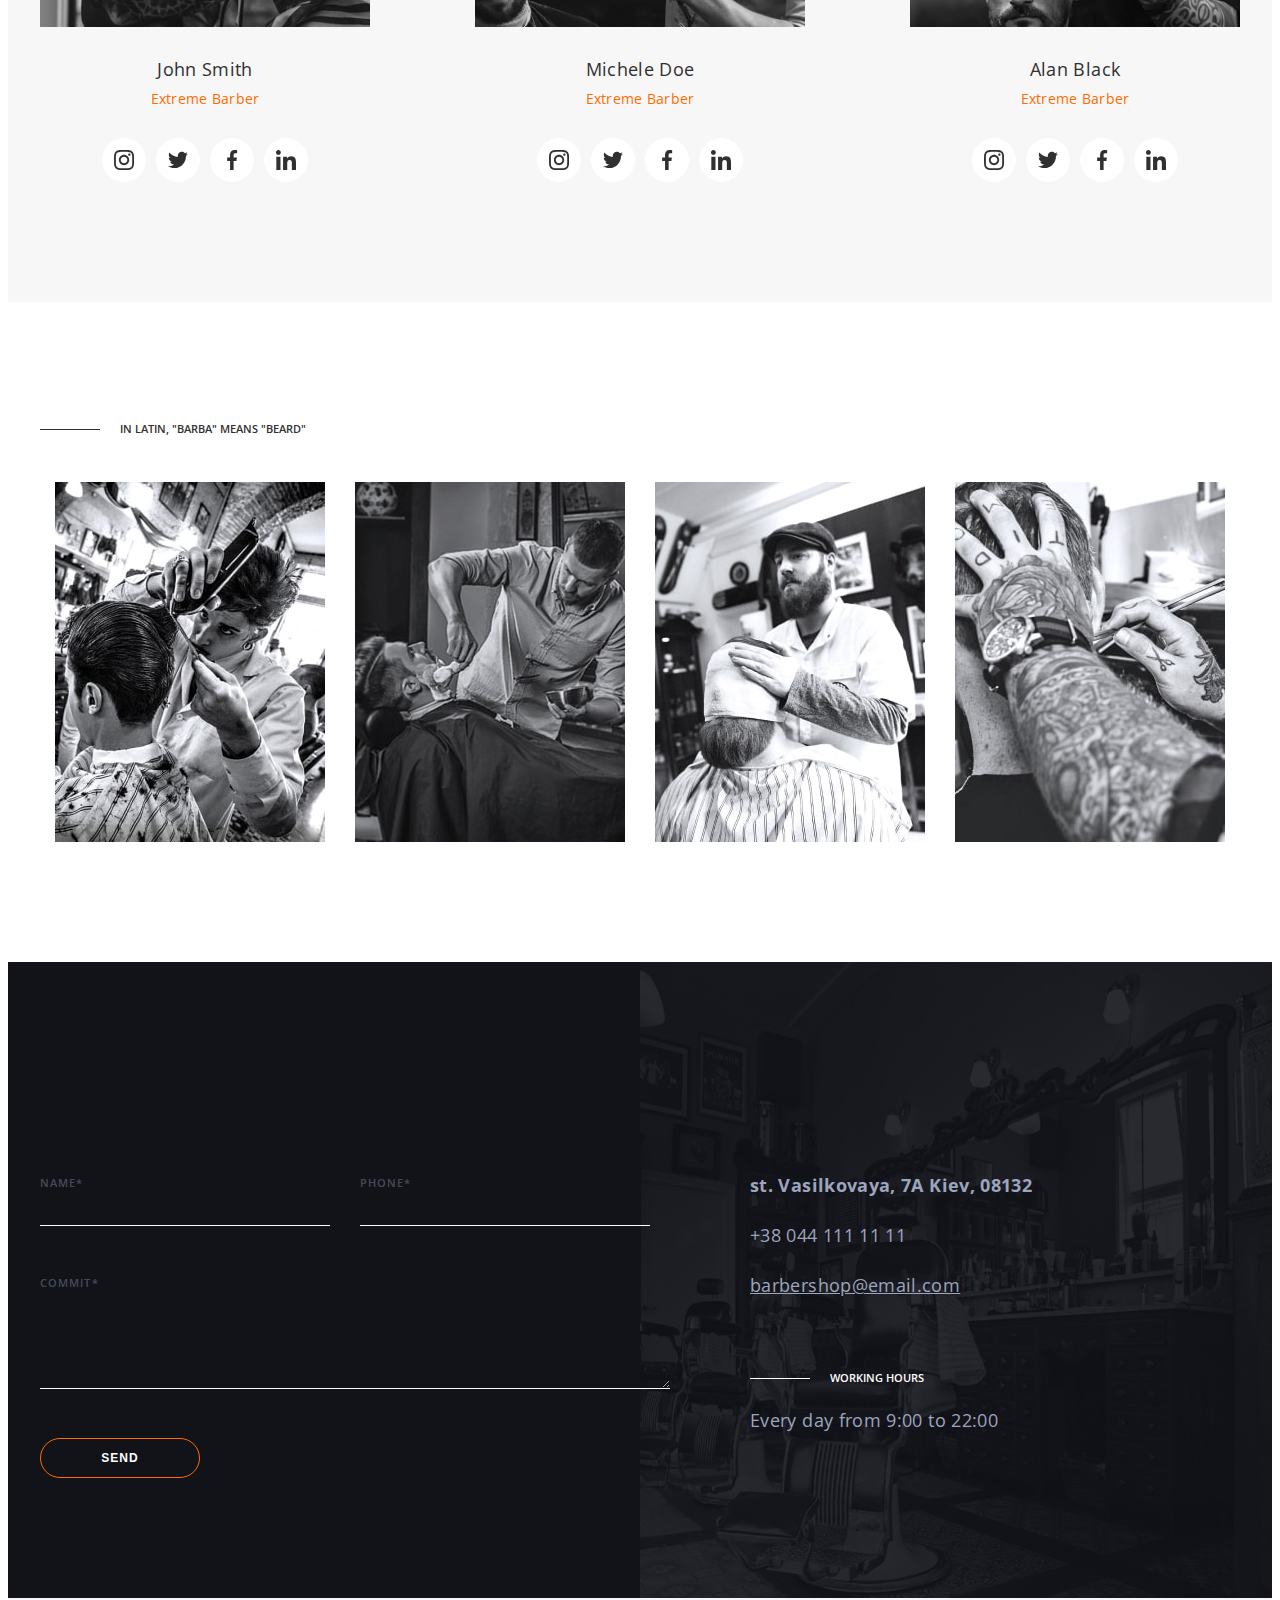
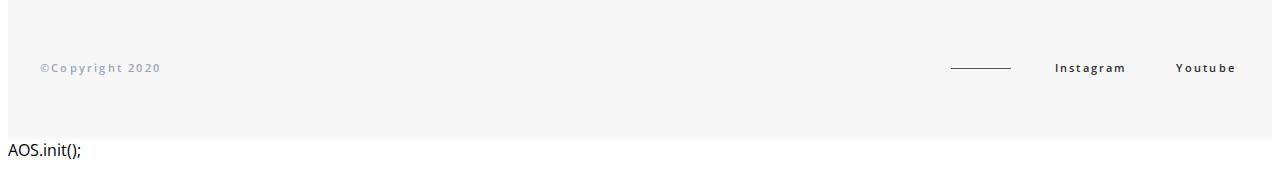
==== commit f3ff4a2e: "add" ====
--- a/index.html
+++ b/index.html
@@ -22,18 +22,32 @@
     <link rel="stylesheet" href="./css/main.min.css" />
   </head>
   <body>
+    <button class="open" data-mobile-open>O</button>
+
+    <div class="modal-mobile is-hidden" data-mobile>
+        <button class="close" data-mobile-close>O</button>
+        <p>
+          Lorem ipsum dolor sit amet consectetur adipisicing elit. Illo tenetur
+          perspiciatis nobis error? Quod repellendus saepe, obcaecati sunt
+          dolorem illo nulla modi odit? Totam nulla ratione veritatis illum,
+          nobis eveniet!
+        </p>
+    </div>
+
     <!-- HEADER -->
-    <!-- <header class="header header__frame">
+    <header class="header header__frame">
       <div class="container header__container">
+        <a class="navigation__logo" href="#">
+          <svg class="navigation__icon" width="69" height="55">
+            <use href="./images/symbol-defs.svg#icon-Logo"></use>
+          </svg>
+        </a>
         <nav class="navigation">
-          <a class="navigation__logo" href="#">
-            <svg class="navigation__icon" width="69" height="55">
-              <use href="./images/symbol-defs.svg#icon-Logo"></use>
-            </svg>
-          </a>
           <ul class="navigation-list navigation-list__data" data-aos="zoom-in">
             <li class="navigation-list__item">
-              <a class="navigation-list__link link current" href="#About">About</a>
+              <a class="navigation-list__link link current" href="#About"
+                >About</a
+              >
             </li>
             <li class="navigation-list__item">
               <a class="navigation-list__link link" href="#Services"
@@ -47,20 +61,27 @@
               <a class="navigation-list__link link" href="#Contact">Contact</a>
             </li>
           </ul>
+          <ul class="navigation-list__contact">
+            <li>
+              <a
+                class="navigation-list__link navigation-list__tel link"
+                href="tel:+380441111111"
+                >+38 044 111 11 11</a
+              >
+            </li>
+            <li>
+              <button class="btn btn__header" data-open-modal type="button">
+                Online-booking
+              </button>
+            </li>
+          </ul>
         </nav>
-        <a class="navigation-list__link navigation-list__tel  link" href="tel:+380441111111"
-          >+38 044 111 11 11</a
-        >
-        <button class="btn btn__header" data-open-modal type="button">
-          Online-booking
-        </button>
       </div>
-    </header> -->
+    </header>
     <!-- MAIN -->
     <main>
       <!-- SECTION HERO -->
       <section class="hero">
-
         <div class="container hero__container">
           <div class="hero__network">
             <ul class="hero-list">
@@ -93,7 +114,7 @@
             </p>
           </div>
         </div>
-      </section> 
+      </section>
       <!-- SECTION ABOUT -->
       <section class="about" id="About">
         <div class="container about__container">
@@ -503,9 +524,8 @@
             </button>
           </div>
           <div class="right-contacts">
-         
             <address class="address">
-                 <h2 class="contacts-title" data-aos="fade-right">Contacts</h2>
+              <h2 class="contacts-title" data-aos="fade-right">Contacts</h2>
               <ul class="address-list">
                 <li class="address-item">
                   <a
@@ -577,11 +597,10 @@
               type="text"
               name="user-name"
               autofocus
-              placeholder=" "
+              placeholder="Name"
               required
             />
             <label class="form__label">
-              Name
               <span>
                 <svg width="18" height="18">
                   <use href="./images/symbol-defs.svg#icon-user"></use>
@@ -594,11 +613,10 @@
               class="form__input"
               type="tel"
               name="user-tel"
-              placeholder=" "
+              placeholder="Phone"
               required
             />
             <label class="form__label">
-              Phone
               <span>
                 <svg width="18" height="18">
                   <use href="./images/symbol-defs.svg#icon-phone-modal"></use>
@@ -611,11 +629,10 @@
               class="form__input"
               type="email"
               name="user-mail"
-              placeholder=" "
+              placeholder="Email"
               required
             />
             <label class="form__label">
-              Email
               <span>
                 <svg class="modal-icon" width="18" height="18">
                   <use href="./images/symbol-defs.svg#icon-email"></use>
@@ -653,7 +670,7 @@
           <button type="submit" class="btn btn__form">Send</button>
         </form>
       </div>
-    </div> 
+    </div>
     <script>
       (() => {
         const refs = {
@@ -671,15 +688,13 @@
           document.body.classList.toggle("modal-open");
           refs.backdrop.classList.toggle("is-hidden");
         }
-        //  function toggleModal() {
-        //    refs.backdrop.classList.toggle("is-hidden");
-        //  }
+        function toggleModal() {
+          refs.backdrop.classList.toggle("is-hidden");
+        }
       })();
     </script>
     <script src="./js/mobile.js"></script>
     <script src="https://unpkg.com/aos@2.3.1/dist/aos.js"></script>
-    <script>
-      AOS.init();
-    </script>
+    AOS.init();
   </body>
 </html>
--- a/css/main.min.css
+++ b/css/main.min.css
@@ -1 +1 @@
-body{font-family:OpenSans-Regular400;font-family:"Open Sans",sans-serif;background-color:var(--bodycolor)}p,h1,h2,h3,h4,h5,h6{margin:0}ul,ol{margin:0;padding-left:0}button{cursor:pointer;margin:0;padding:0}img{display:block}a{text-decoration:none}ul{list-style:none}.no-scroll{overflow:hidden}@font-face{font-family:OpenSans-Regular400;src:url(./fonts/Open_Sans/static/OpenSans-Regular.ttf)}@font-face{font-family:OpenSans-SemiBold600;src:url(./fonts/Open_Sans/static/OpenSans-SemiBold.ttf)}@font-face{font-family:OpenSans-Bolt700;src:url(./fonts/Open_Sans/static/OpenSans-Bold.ttf)}@font-face{font-family:Raleway-Bolt700;src:url(./fonts/Raleway/static/Raleway-Bold.ttf)}:root{--body-color: #e5e5e5;--white-color: #ffffff;--barbers-section: #f7f7f7;--hover-color: #ff6c00;--accent-color: #ff6c00;--second-color: #9da4bd;--text-color: #303030;--title-color: #303030;--text-color-secondary: #555555;--font-weight600: 600;--font-weight700: 700}.container{width:100%;margin:0 auto;padding:0}@media screen and (min-width: 480px){.container{padding-right:15px;padding-left:15px}}@media screen and (min-width: 768px){.container{width:768px}}@media screen and (min-width: 1200px){.container{width:1200px}}.visually-hidden{position:absolute;width:1px;height:1px;margin:-1px;border:0;padding:0;white-space:nowrap;-webkit-clip-path:inset(100%);clip-path:inset(100%);clip:rect(0 0 0 0);overflow:hidden}.link{transition:color 250ms linear}.link:hover,.link:focus{color:var(--hover-color)}.link :active{color:#f18132}.btn{font-weight:600;font-size:12px;line-height:1.33;letter-spacing:.09em;text-transform:uppercase;cursor:pointer;min-width:160px;height:40px;border:1px solid #ff6c00;color:var(--white-color);background-color:inherit;border-radius:25px;transition:color 250ms linear,background-color 250ms linear}.btn:hover,.btn:focus{border-radius:25px;background-color:var(--accent-color);color:var(--white-color)}.btn:active{background-color:#f18132}.btn__header{margin-right:20px}.btn__about{color:var(--text-color-secondary)}.btn__prices{display:block;margin:0 auto}.btn__footer{padding:12px 38px;margin-top:44px}.header__frame{position:absolute;width:100%;padding-top:32px;padding-bottom:32px}.header__container{display:flex;align-items:center}.navigation{display:flex;margin-right:auto}.navigation__logo{cursor:pointer}.navigation__icon{fill:var(--title-color);transition:fill 250ms linear}.navigation__icon:hover,.navigation__icon:focus{fill:var(--hover-color)}.navigation-list__data{display:flex;align-items:center;margin-left:130px;gap:30px}.navigation-list__link.current{color:var(--hover-color)}.navigation-list__link{font-weight:600;font-size:12px;line-height:1.33;letter-spacing:.1em;color:var(--white-color);padding:10px 10px}.navigation-list__tel{margin-right:60px}.hero{background-color:#fff}@media screen and (max-width: 767px){.hero__network{width:100%;display:flex;align-items:flex-end;padding-left:27px;padding-bottom:40px;width:100px}}.hero-list{transform-origin:bottom left;transform:rotate(-90deg) translateY(100%);display:flex;align-items:center;gap:40px}.hero-list::before{content:"";width:60px;height:1px;background-color:var(--text-color)}.hero-list__link{font-weight:600;font-size:11px;line-height:1.36;letter-spacing:.2em;color:var(--text-color)}.hero-frame__fon{flex-grow:1;padding:272px 100px 208px 100px;background-color:rgba(25,28,38,.2);background-image:linear-gradient(rgba(25, 28, 38, 0.2), rgba(25, 28, 38, 0.2)),url(../images/Slider3.jpg);background-repeat:no-repeat;background-position:center;background-size:cover}.hero-frame__texttop{display:flex;align-items:center;gap:20px;font-weight:600;font-size:11px;line-height:1.36;text-transform:uppercase;margin-bottom:20px;color:rgba(157,164,189,.6)}.hero-frame__texttop::before{content:"";width:60px;height:1px;background-color:rgba(157,164,189,.6)}.hero-frame__title{display:flex;align-items:center;gap:10px;font-family:"Raleway",sans-serif;font-weight:700;font-size:30px;line-height:1.18;letter-spacing:.05em;margin-bottom:32px;color:#fff}@media screen and (min-width: 480px){.hero-frame__title{font-size:45px}}@media screen and (min-width: 768px){.hero-frame__title{font-size:72px}}.hero-frame__title::before{content:"🔥";font-size:50px;background-size:contain}.hero-frame__textbot{font-size:18px;line-height:1.66;letter-spacing:.02em;max-width:360px;color:var(--second-color)}.about{padding:84px 0;background-color:var(--white-color)}@media screen and (min-width: 768px){.about{padding:120px 0px}}.about__container{display:flex;gap:30px}.about__list{display:none}@media screen and (min-width: 768px){.about__list{display:inline-flex;flex-direction:column;row-gap:30px}}.about__list__list li{width:30px;display:inline-flex;flex-direction:column}.about__list__list li{width:30px;display:inline-flex;flex-direction:column}.about__list__list img{width:100%}.about__texttop{display:flex;justify-content:flex-start;align-items:center;font-family:Open Sans;gap:20px;font-weight:600;font-size:11px;line-height:1.36;text-transform:uppercase;margin-bottom:25px;color:var(--text-color)}.about__texttop::before{content:"";width:60px;height:1px;background-color:rgba(157,164,189,.6)}.about__title{font-family:"Raleway";font-weight:700;font-size:28px;letter-spacing:1.4px;margin-bottom:20px;color:var(--text-color)}@media screen and (min-width: 768px){.about__title{font-weight:700;font-size:42px;line-height:49px;letter-spacing:.05em}}.about__texttwo{font-family:Open Sans;font-size:16px;line-height:26px;letter-spacing:.32px;margin-bottom:20px;color:var(--text-color-secondary)}@media screen and (min-width: 768px){.about__texttwo{font-size:18px;letter-spacing:.02em}}.about__textbtm{font-size:14px;line-height:26px;letter-spacing:.02em;margin-bottom:42px;color:var(--text-color-secondary)}.prices{background-color:#111319;background-image:url(../images/img.png),linear-gradient(#111319, #111319);background-repeat:no-repeat;background-position:center;background-size:cover;padding:84px 0}@media screen and (min-width: 768px){.prices{padding:84px 0}}.prices .text{display:flex;align-items:center;gap:20px;font-weight:600;font-size:11px;line-height:1.36;text-transform:uppercase;margin-bottom:20px;color:var(--second-color)}.prices .text::before{content:"";width:60px;height:1px;background-color:currentColor}.prices-text{font-size:8px;line-height:1.66;letter-spacing:.02em;color:var(--second-color)}.prices-text:last-child{order:1}@media screen and (min-width: 480px){.prices-text{font-size:11px}}@media screen and (min-width: 768px){.prices-text{color:#9da4bd;font-size:14px;font-family:Open Sans;line-height:20px;letter-spacing:.28px}}.prices-block{margin-bottom:45px;background:linear-gradient(180deg, #171A24 0%, rgba(23, 26, 36, 0.2) 100%)}@media screen and (min-width: 1200px){.prices-block{display:flex;justify-content:space-between}}@media screen and (min-width: 1200px){.prices-list{width:calc((100% - 30px)/2)}}.prices-list-gradientleft{padding:10px 20px 10px 20px}@media screen and (min-width: 480px){.prices-list-gradientleft{padding:10px 40px 10px 40px}}@media screen and (min-width: 768px){.prices-list-gradientleft{background-image:linear-gradient(180deg, #171a24 0%, rgba(23, 26, 36, 0.2) 100%)}}@media screen and (min-width: 1200px){.prices-list-gradientleft{padding:10px 20px 10px 20px}}.prices-list-gradientright{padding:10px 20px 10px 20px}@media screen and (min-width: 480px){.prices-list-gradientright{padding:10px 40px 30px 40px}}@media screen and (min-width: 768px){.prices-list-gradientright{background-image:linear-gradient(180deg, #171a24 0%, rgba(23, 26, 36, 0.2) 100%)}}@media screen and (min-width: 1200px){.prices-list-gradientright{padding:10px 20px 10px 20px}}.prices-item{display:flex;align-items:flex-end;justify-content:space-between}.prices-item::before{content:"";flex-grow:1;order:1;width:100px;height:1px;margin:0 12px;background:rgba(157,164,189,.12)}.prices-item:not(:last-child){margin-bottom:20px}.prices-title{font-family:"Raleway";font-weight:700;font-size:40px;line-height:1.16;letter-spacing:.05em;margin-bottom:45px;color:var(--white-color)}.oldschool{padding:80px 0;background-color:var(--white-color)}@media screen and (min-width: 768px){.oldschool{padding:120px 0}}@media screen and (min-width: 1200px){.oldschool{display:flex}}@media screen and (min-width: 480px){.oldschool-container{display:flex;flex-direction:column-reverse;gap:130px}}@media screen and (min-width: 1200px){.oldschool-container{display:flex;flex-direction:row;padding-left:100px;gap:130px}}.oldschool-list{display:flex;flex-wrap:wrap;justify-content:center;padding-bottom:60px;background-color:#fff}@media screen and (min-width: 768px){.oldschool-list{justify-content:flex-end}}@media screen and (min-width: 1200px){.oldschool-list{justify-content:center}}.oldschool-block{max-width:500px}.oldschool-item{width:133px;height:133px;text-align:center;padding:20px 24px;background:#f7f7f7}@media screen and (min-width: 420px){.oldschool-item{width:170px}}@media screen and (min-width: 480px){.oldschool-item{width:194px}}@media screen and (min-width: 768px){.oldschool-item{width:230px}}.oldschool-item:nth-child(odd){margin-right:30px}.oldschool-item:nth-child(even){margin-top:30px}.oldschool-span{font-weight:700;font-size:42px;line-height:1.35;text-align:center;letter-spacing:.05em;color:var(--text-color)}.oldschool-item-text{font-weight:600;font-size:11px;line-height:1.36;text-align:center;color:var(--text-color)}.oldschool-text{display:flex;align-items:center;gap:20px;font-weight:600;font-size:11px;line-height:1.36;text-transform:uppercase;margin-bottom:20px;color:var(--text-color)}.oldschool-text::before{content:"";width:60px;height:1px;background-color:currentColor}.oldschool-title{font-family:"Raleway";font-weight:700;font-size:42px;max-width:430px;line-height:1.16;letter-spacing:.05em;margin-bottom:20px;color:var(--text-color)}.oldschool-text-buttom{font-size:18px;line-height:1.66;letter-spacing:.02em;color:var(--text-color-secondary)}.barbers{padding:80px 0;background-color:var(--barbers-section)}@media screen and (min-width: 768px){.barbers{padding:120px 0}}.barbers-text{display:flex;align-items:center;gap:20px;font-weight:600;font-size:11px;line-height:1.36;text-transform:uppercase;margin-bottom:20px;color:var(--text-color)}.barbers-text::before{content:"";width:60px;height:1px;background-color:currentColor}.barbers-title{font-family:"Raleway";font-weight:700;font-size:42px;line-height:1.16;letter-spacing:.05em;margin-bottom:45px;color:var(--text-color)}.barbers-list{margin-right:auto;justify-content:space-between}@media screen and (min-width: 1200px){.barbers-list{display:flex;gap:30px}}.barbers-block-overlame{position:relative;margin-bottom:30px;overflow:hidden}.barbers-block-overlame img{width:100%;max-width:450px;margin-right:auto;margin-left:auto}@media screen and (min-width: 1200px){.barbers-block-overlame img{max-width:330px}}.barber-text-overlame{position:absolute;width:100%;top:0;height:0;height:100%;font-size:14px;line-height:1.35;letter-spacing:.02em;color:#fff;padding:10px;background-color:rgba(255,106,0,.6784313725);transform:translateY(100%);transition:transform 250ms linear;overflow:scroll}.barbers-item:hover .barber-text-overlame{transform:translateY(0%)}.barbers-title-two{font-weight:400;font-size:18px;line-height:1.38;text-align:center;letter-spacing:.02em;margin-bottom:8px;color:var(--text-color)}.barbers-text-two{font-size:14px;line-height:1.35;text-align:center;letter-spacing:.02em;margin-bottom:30px;color:var(--accent-color)}.barbers-list-network{display:flex;gap:10px;justify-content:center}.barbers-link{width:44px;height:44px;border-radius:50%;background-color:#fff;display:flex;justify-content:center;align-items:center;fill:var(--title-color);transition:fill 250ms linear,background-color 250ms linear}.barbers-link:hover,.barbers-link:focus{fill:#fff;background-color:var(--hover-color)}.barbers-icon{fill:inherit}.photos{padding:80px 0;background-color:var(--white-color)}@media screen and (min-width: 1200px){.photos{padding:120px 0}}.photos-text{display:flex;align-items:center;gap:20px;font-weight:600;font-size:11px;line-height:1.36;text-transform:uppercase;margin-bottom:45px;color:var(--text-color)}.photos-text::before{content:"";width:60px;height:1px;background-color:currentColor}.photos-list{display:flex;flex-wrap:wrap;justify-content:center;gap:30px}@media screen and (min-width: 768px){.photos-list{gap:30px}}.photos-item img{display:flex;margin-right:auto;margin-left:auto}@media screen and (min-width: 480px){.photos-item img{width:330px;height:360px}}@media screen and (min-width: 1200px){.photos-item img{width:270px;height:360px}}.section-contacts{background-color:#111319;background-image:url(../images/Bg.png);background-repeat:no-repeat;background-position:right;background-size:50% 100%;padding:80px 0}@media screen and (min-width: 1200px){.section-contacts{padding:120px 0}}@media screen and (min-width: 1200px){.contacts-container{display:flex}}.left-contacts{flex-grow:1}@media screen and (max-width: 1199px){.left-contacts{width:100%}}.left-contacts-title{font-family:"Raleway";font-weight:700;font-size:42px;line-height:1.16;letter-spacing:.05em;color:var(--white-color);margin-bottom:44px}.form-booking{margin-bottom:44px}@media screen and (min-width: 768px){.form-booking{display:flex;justify-content:space-between}}.form-booking-label{display:inline-block;color:rgba(157,164,189,.4);font-size:11px;font-family:Open Sans;font-weight:600;letter-spacing:1.1px;text-transform:uppercase}@media screen and (max-width: 767px){.form-booking-label{display:flex;align-items:baseline}}@media screen and (min-width: 1200px){.form-booking-label:not(:last-child){margin-right:30px}}.form-booking-label input{width:270px;padding:10px;background-color:rgba(0,0,0,0);border:0;border-bottom:1px solid #fff;color:#fff;outline:none}@media screen and (max-width: 767px){.form-booking-label input{width:100%}}.form-booking-label:focus-within,.form-commit-label:focus-within{color:#fff}.form-commit-label{color:rgba(157,164,189,.4);font-size:11px;font-family:Open Sans;font-weight:600;letter-spacing:1.1px;text-transform:uppercase}.form-commit-label textarea{width:100%;min-height:76px;background-color:rgba(0,0,0,0);border:0;padding:10px;border-bottom:1px solid #fff;color:#fff;font-size:11px;font-family:Open Sans;font-weight:600;letter-spacing:1.1px;text-transform:uppercase;outline:none}@media screen and (max-width: 1199px){.address{margin-top:30px}}.right-contacts{flex-grow:1}@media screen and (min-width: 1200px){.right-contacts{width:785px;display:flex;flex-direction:column;padding-left:100px}}.contacts-title{font-family:"Raleway";font-weight:700;font-size:42px;line-height:1.16;letter-spacing:.05em;margin-bottom:40px;color:#fff}.address-item{margin-top:20px}.address-link{font-style:normal;font-size:18px;line-height:1.66;letter-spacing:.02em;color:var(--second-color)}.underline-email{text-decoration:underline}.location{font-weight:700}.address-text-work{display:flex;align-items:center;gap:20px;font-weight:600;font-size:11px;line-height:1.36;text-transform:uppercase;margin-top:70px;color:var(--white-color)}.address-text-work::before{content:"";width:60px;height:1px;background-color:currentColor}.address-text-time{font-size:18px;line-height:1.66;letter-spacing:.02em;margin-top:20px;color:var(--second-color)}.backdrop{position:fixed;top:0;left:0;width:100%;height:100%;background-color:rgba(157,164,189,.4705882353);transition:opacity 300ms linear,visibility 300ms linear}.is-hidden{opacity:0;visibility:hidden;pointer-events:none}.modal{position:absolute;top:50%;left:50%;width:520px;padding:40px;background-color:#fff;transform:translate(-50%, -50%) scaleY(1);transition:transform 300ms linear;border:1px solid var(--hover-color)}.backdrop.is-hidden .modal{transform:translate(-50%, -50%) scaleY(0)}.modal__btn{position:absolute;top:10px;right:10px;width:40px;height:40px;border:2px solid var(--hover-color);color:var(--text-color-secondary);margin:0;padding:0;border-radius:50%;transform:scale(1)}.modal__btn:hover{transform:scale(1.1)}.modal__text{color:var(--text-color-secondary);text-align:center;font-size:20px;font-family:Roboto;font-weight:700;letter-spacing:.6px;margin-bottom:40px}.form__frame{position:relative;margin-bottom:30px}.form__input{position:relative;color:var(--text-color);font-size:14px;font-family:Roboto;line-height:24px;width:100%;padding:10px 10px;border-radius:4px;border:1px solid rgba(33,33,33,.2);outline:none}.form__input:focus{border:1px solid var(--hover-color)}.form__input:focus+.form-label{transform:translateY(-40px)}.form__input:not(:-moz-placeholder-shown)+.form-label{transform:translateY(-40px)}.form__input:not(:-ms-input-placeholder)+.form-label{transform:translateY(-40px)}.form__input:not(:placeholder-shown)+.form-label{transform:translateY(-40px)}.form__label{position:absolute;top:50%;left:0;color:#757575;font-size:12px;font-family:Roboto;letter-spacing:.12px;transform:translateY(-50%);padding-left:10px}.form__texarea{margin-bottom:5px}.form textarea{resize:none}.form .btn__form{background-color:#ff6c00;transition:color 250ms linear,background-color 250ms linear}.form .btn__form:hover,.form .btn__form:focus{background-color:var(--white-color);color:var(--text-color-secondary)}.form .btn__form:active{background-color:#f9f5f2}.form__check{color:#757575;font-size:12px;font-family:Roboto;letter-spacing:.12px}.form__check span{border-radius:4px}.form__link{text-decoration:underline}.form__icon{width:12px;height:12px;border-radius:2px;border:1px solid var(--text-color-secondary);fill:rgba(0,0,0,0)}.form__accept:checked+.form__check span .form__icon{background-color:#ff6c00;border:none;fill:#fff}footer{background-color:var(--barbers-section)}.footer{padding:55px 15px}@media screen and (min-width: 480px){.footer{display:flex;justify-content:space-between;align-items:baseline;align-items:center}}.footer-text{font-weight:600;font-size:11px;line-height:1.36;letter-spacing:.2em;color:var(--second-color)}.footer-list{display:flex;align-items:center;gap:40px}.footer-list::before{content:"";width:60px;height:1px;background-color:#555}.footer-item{display:flex}.footer-item .link{padding:8px 4px}.footer-item a{font-weight:600;font-size:11px;line-height:1.36;letter-spacing:.2em;color:var(--text-color)}/*# sourceMappingURL=main.min.css.map */+body{font-family:OpenSans-Regular400;font-family:"Open Sans",sans-serif;background-color:var(--bodycolor)}p,h1,h2,h3,h4,h5,h6{margin:0}ul,ol{margin:0;padding-left:0}button{cursor:pointer;margin:0;padding:0}img{display:block}a{text-decoration:none}ul{list-style:none}.no-scroll{overflow:hidden}@font-face{font-family:OpenSans-Regular400;src:url(./fonts/Open_Sans/static/OpenSans-Regular.ttf)}@font-face{font-family:OpenSans-SemiBold600;src:url(./fonts/Open_Sans/static/OpenSans-SemiBold.ttf)}@font-face{font-family:OpenSans-Bolt700;src:url(./fonts/Open_Sans/static/OpenSans-Bold.ttf)}@font-face{font-family:Raleway-Bolt700;src:url(./fonts/Raleway/static/Raleway-Bold.ttf)}:root{--body-color: #e5e5e5;--white-color: #ffffff;--barbers-section: #f7f7f7;--hover-color: #ff6c00;--accent-color: #ff6c00;--second-color: #9da4bd;--text-color: #303030;--title-color: #303030;--text-color-secondary: #555555;--font-weight600: 600;--font-weight700: 700}.container{width:100%;margin:0 auto;padding:0}@media screen and (min-width: 480px){.container{padding-right:15px;padding-left:15px}}@media screen and (min-width: 768px){.container{width:768px}}@media screen and (min-width: 1200px){.container{width:1200px}}.visually-hidden{position:absolute;width:1px;height:1px;margin:-1px;border:0;padding:0;white-space:nowrap;-webkit-clip-path:inset(100%);clip-path:inset(100%);clip:rect(0 0 0 0);overflow:hidden}.link{transition:color 250ms linear}.link:hover,.link:focus{color:var(--hover-color)}.link :active{color:#f18132}.btn{font-weight:600;font-size:12px;line-height:1.33;letter-spacing:.09em;text-transform:uppercase;cursor:pointer;min-width:160px;height:40px;border:1px solid #ff6c00;color:var(--white-color);background-color:inherit;border-radius:25px;transition:color 250ms linear,background-color 250ms linear}.btn:hover,.btn:focus{border-radius:25px;background-color:var(--accent-color);color:var(--white-color)}.btn:active{background-color:#f18132}@media screen and (min-width: 768px){.btn__header{margin-bottom:20px}}@media screen and (min-width: 1200px){.btn__header{margin:0}}.btn__about{color:var(--text-color-secondary)}.btn__prices{display:block;margin:0 auto}.btn__footer{padding:12px 38px;margin-top:44px}.open{position:relative;display:block;margin-left:auto;width:40px;height:40px;background-color:blue}.modal-mobile{position:absolute;height:100vh;background-color:red;z-index:99;top:0;left:40%;transform:translateX(0);transition:transform 450ms linear,visibility 450ms linear,opacity 450ms linear}.modal-mobile.is-hidden{transform:translateX(90%);opacity:1}.close{width:40px;height:40px;background-color:#ff0}.header__frame{position:absolute;width:100%;padding-top:32px;padding-bottom:32px}.header__container{display:flex;align-items:center}.navigation{display:none}@media screen and (min-width: 768px){.navigation{display:flex;align-items:baseline}}.navigation__logo{cursor:pointer}.navigation__icon{fill:var(--title-color);transition:fill 250ms linear}.navigation__icon:hover,.navigation__icon:focus{fill:var(--hover-color)}@media screen and (max-width: 767px){.navigation__icon{fill:#fff}}.navigation-list__data{display:flex;align-items:center;margin-left:100px;gap:30px}@media screen and (max-width: 1199px){.navigation-list__data{display:flex;margin-left:30px}}.navigation-list__contact{display:flex;flex-direction:column-reverse}@media screen and (max-width: 1199px){.navigation-list__contact{margin-left:25px}}@media screen and (min-width: 1200px){.navigation-list__contact{align-items:center;flex-direction:row;margin-left:185px}}.navigation-list__link.current{color:var(--hover-color)}.navigation-list__link{font-weight:600;font-size:12px;line-height:1.33;letter-spacing:.1em;color:var(--white-color);padding:10px 10px}@media screen and (min-width: 1200px){.navigation-list__tel{margin-right:60px}}.hero{background-color:#fff}.hero__container{padding:0}@media screen and (min-width: 768px){.hero__container{display:flex}}.hero__network{display:none;width:100%;align-items:flex-end;padding-left:27px;padding-bottom:40px;width:100px}@media screen and (min-width: 768px){.hero__network{display:flex}}.hero-list{transform-origin:bottom left;transform:rotate(-90deg) translateY(100%);display:flex;align-items:center;gap:40px}.hero-list::before{content:"";width:60px;height:1px;background-color:var(--text-color)}.hero-list__link{font-weight:600;font-size:11px;line-height:1.36;letter-spacing:.2em;color:var(--text-color)}.hero-frame__fon{flex-grow:1;padding:272px 100px 208px 100px;background-color:rgba(25,28,38,.2);background-image:linear-gradient(rgba(25, 28, 38, 0.2), rgba(25, 28, 38, 0.2)),url(../images/Slider3.jpg);background-repeat:no-repeat;background-position:center;background-size:cover}.hero-frame__texttop{display:flex;align-items:center;gap:20px;font-weight:600;font-size:11px;line-height:1.36;text-transform:uppercase;margin-bottom:20px;color:rgba(157,164,189,.6)}.hero-frame__texttop::before{content:"";width:60px;height:1px;background-color:rgba(157,164,189,.6)}.hero-frame__title{display:flex;align-items:center;gap:10px;font-family:"Raleway",sans-serif;font-weight:700;font-size:30px;line-height:1.18;letter-spacing:.05em;margin-bottom:32px;color:#fff}@media screen and (min-width: 480px){.hero-frame__title{font-size:45px}}@media screen and (min-width: 768px){.hero-frame__title{font-size:72px}}.hero-frame__title::before{content:"🔥";font-size:50px;background-size:contain}.hero-frame__textbot{font-size:18px;line-height:1.66;letter-spacing:.02em;max-width:360px;color:var(--second-color)}.about{padding:84px 0;background-color:var(--white-color)}@media screen and (min-width: 768px){.about{padding:120px 0px}}.about__container{display:flex;gap:30px}.about__list{display:none}@media screen and (min-width: 768px){.about__list{display:inline-flex;flex-direction:column;row-gap:30px}}.about__list__list li{width:30px;display:inline-flex;flex-direction:column}.about__list__list li{width:30px;display:inline-flex;flex-direction:column}.about__list__list img{width:100%}.about__texttop{display:flex;justify-content:flex-start;align-items:center;font-family:Open Sans;gap:20px;font-weight:600;font-size:11px;line-height:1.36;text-transform:uppercase;margin-bottom:25px;color:var(--text-color)}.about__texttop::before{content:"";width:60px;height:1px;background-color:rgba(157,164,189,.6)}.about__title{font-family:"Raleway";font-weight:700;font-size:28px;letter-spacing:1.4px;margin-bottom:20px;color:var(--text-color)}@media screen and (min-width: 768px){.about__title{font-weight:700;font-size:42px;line-height:49px;letter-spacing:.05em}}.about__texttwo{font-family:Open Sans;font-size:16px;line-height:26px;letter-spacing:.32px;margin-bottom:20px;color:var(--text-color-secondary)}@media screen and (min-width: 768px){.about__texttwo{font-size:18px;letter-spacing:.02em}}.about__textbtm{font-size:14px;line-height:26px;letter-spacing:.02em;margin-bottom:42px;color:var(--text-color-secondary)}.prices{background-color:#111319;background-image:url(../images/img.png),linear-gradient(#111319, #111319);background-repeat:no-repeat;background-position:center;background-size:cover;padding:84px 0}@media screen and (min-width: 768px){.prices{padding:84px 0}}.prices .text{display:flex;align-items:center;gap:20px;font-weight:600;font-size:11px;line-height:1.36;text-transform:uppercase;margin-bottom:20px;color:var(--second-color)}.prices .text::before{content:"";width:60px;height:1px;background-color:currentColor}.prices-text{font-size:8px;line-height:1.66;letter-spacing:.02em;color:var(--second-color)}.prices-text:last-child{order:1}@media screen and (min-width: 480px){.prices-text{font-size:11px}}@media screen and (min-width: 768px){.prices-text{color:#9da4bd;font-size:14px;font-family:Open Sans;line-height:20px;letter-spacing:.28px}}.prices-block{margin-bottom:45px;background:linear-gradient(180deg, #171A24 0%, rgba(23, 26, 36, 0.2) 100%)}@media screen and (min-width: 1200px){.prices-block{display:flex;justify-content:space-between}}@media screen and (min-width: 1200px){.prices-list{width:calc((100% - 30px)/2)}}.prices-list-gradientleft{padding:10px 20px 10px 20px}@media screen and (min-width: 480px){.prices-list-gradientleft{padding:10px 40px 10px 40px}}@media screen and (min-width: 768px){.prices-list-gradientleft{background-image:linear-gradient(180deg, #171a24 0%, rgba(23, 26, 36, 0.2) 100%)}}@media screen and (min-width: 1200px){.prices-list-gradientleft{padding:10px 20px 10px 20px}}.prices-list-gradientright{padding:10px 20px 10px 20px}@media screen and (min-width: 480px){.prices-list-gradientright{padding:10px 40px 30px 40px}}@media screen and (min-width: 768px){.prices-list-gradientright{background-image:linear-gradient(180deg, #171a24 0%, rgba(23, 26, 36, 0.2) 100%)}}@media screen and (min-width: 1200px){.prices-list-gradientright{padding:10px 20px 10px 20px}}.prices-item{display:flex;align-items:flex-end;justify-content:space-between}.prices-item::before{content:"";flex-grow:1;order:1;width:100px;height:1px;margin:0 12px;background:rgba(157,164,189,.12)}.prices-item:not(:last-child){margin-bottom:20px}.prices-title{font-family:"Raleway";font-weight:700;font-size:40px;line-height:1.16;letter-spacing:.05em;margin-bottom:45px;color:var(--white-color)}.oldschool{padding:80px 0;background-color:var(--white-color)}@media screen and (min-width: 768px){.oldschool{padding:120px 0}}@media screen and (min-width: 1200px){.oldschool{display:flex}}@media screen and (min-width: 480px){.oldschool-container{display:flex;flex-direction:column-reverse;gap:130px}}@media screen and (min-width: 1200px){.oldschool-container{display:flex;flex-direction:row;padding-left:100px;gap:130px}}.oldschool-list{display:flex;flex-wrap:wrap;justify-content:center;padding-bottom:60px;background-color:#fff}@media screen and (min-width: 768px){.oldschool-list{justify-content:flex-end}}@media screen and (min-width: 1200px){.oldschool-list{justify-content:center}}.oldschool-block{max-width:500px}.oldschool-item{width:133px;height:133px;text-align:center;padding:20px 24px;background:#f7f7f7}@media screen and (min-width: 420px){.oldschool-item{width:170px}}@media screen and (min-width: 480px){.oldschool-item{width:194px}}@media screen and (min-width: 768px){.oldschool-item{width:230px}}.oldschool-item:nth-child(odd){margin-right:30px}.oldschool-item:nth-child(even){margin-top:30px}.oldschool-span{font-weight:700;font-size:42px;line-height:1.35;text-align:center;letter-spacing:.05em;color:var(--text-color)}.oldschool-item-text{font-weight:600;font-size:11px;line-height:1.36;text-align:center;color:var(--text-color)}.oldschool-text{display:flex;align-items:center;gap:20px;font-weight:600;font-size:11px;line-height:1.36;text-transform:uppercase;margin-bottom:20px;color:var(--text-color)}.oldschool-text::before{content:"";width:60px;height:1px;background-color:currentColor}.oldschool-title{font-family:"Raleway";font-weight:700;font-size:42px;max-width:430px;line-height:1.16;letter-spacing:.05em;margin-bottom:20px;color:var(--text-color)}.oldschool-text-buttom{font-size:18px;line-height:1.66;letter-spacing:.02em;color:var(--text-color-secondary)}.barbers{padding:80px 0;background-color:var(--barbers-section)}@media screen and (min-width: 768px){.barbers{padding:120px 0}}.barbers-text{display:flex;align-items:center;gap:20px;font-weight:600;font-size:11px;line-height:1.36;text-transform:uppercase;margin-bottom:20px;color:var(--text-color)}.barbers-text::before{content:"";width:60px;height:1px;background-color:currentColor}.barbers-title{font-family:"Raleway";font-weight:700;font-size:42px;line-height:1.16;letter-spacing:.05em;margin-bottom:45px;color:var(--text-color)}.barbers-list{margin-right:auto;justify-content:space-between}@media screen and (min-width: 1200px){.barbers-list{display:flex;gap:30px}}.barbers-block-overlame{position:relative;margin-bottom:30px;overflow:hidden}.barbers-block-overlame img{width:100%;max-width:450px;margin-right:auto;margin-left:auto}@media screen and (min-width: 1200px){.barbers-block-overlame img{max-width:330px}}.barber-text-overlame{position:absolute;width:100%;top:0;height:0;height:100%;font-size:14px;line-height:1.35;letter-spacing:.02em;color:#fff;padding:10px;background-color:rgba(255,106,0,.6784313725);transform:translateY(100%);transition:transform 250ms linear;overflow:scroll}.barbers-item:hover .barber-text-overlame{transform:translateY(0%)}.barbers-title-two{font-weight:400;font-size:18px;line-height:1.38;text-align:center;letter-spacing:.02em;margin-bottom:8px;color:var(--text-color)}.barbers-text-two{font-size:14px;line-height:1.35;text-align:center;letter-spacing:.02em;margin-bottom:30px;color:var(--accent-color)}.barbers-list-network{display:flex;gap:10px;justify-content:center}.barbers-link{width:44px;height:44px;border-radius:50%;background-color:#fff;display:flex;justify-content:center;align-items:center;fill:var(--title-color);transition:fill 250ms linear,background-color 250ms linear}.barbers-link:hover,.barbers-link:focus{fill:#fff;background-color:var(--hover-color)}.barbers-icon{fill:inherit}.photos{padding:80px 0;background-color:var(--white-color)}@media screen and (min-width: 1200px){.photos{padding:120px 0}}.photos-text{display:flex;align-items:center;gap:20px;font-weight:600;font-size:11px;line-height:1.36;text-transform:uppercase;margin-bottom:45px;color:var(--text-color)}.photos-text::before{content:"";width:60px;height:1px;background-color:currentColor}.photos-list{display:flex;flex-wrap:wrap;justify-content:center;gap:30px}@media screen and (min-width: 768px){.photos-list{gap:30px}}.photos-item img{display:flex;margin-right:auto;margin-left:auto}@media screen and (min-width: 480px){.photos-item img{width:330px;height:360px}}@media screen and (min-width: 1200px){.photos-item img{width:270px;height:360px}}.section-contacts{background-color:#111319;background-image:url(../images/Bg.png);background-repeat:no-repeat;background-position:right;background-size:50% 100%;padding:80px 0}@media screen and (min-width: 1200px){.section-contacts{padding:120px 0}}@media screen and (min-width: 1200px){.contacts-container{display:flex}}.left-contacts{flex-grow:1}@media screen and (max-width: 1199px){.left-contacts{width:100%}}.left-contacts-title{font-family:"Raleway";font-weight:700;font-size:42px;line-height:1.16;letter-spacing:.05em;color:var(--white-color);margin-bottom:44px}.form-booking{margin-bottom:44px}@media screen and (min-width: 768px){.form-booking{display:flex;justify-content:space-between}}.form-booking-label{display:inline-block;color:rgba(157,164,189,.4);font-size:11px;font-family:Open Sans;font-weight:600;letter-spacing:1.1px;text-transform:uppercase}@media screen and (max-width: 767px){.form-booking-label{display:flex;align-items:baseline}}@media screen and (min-width: 1200px){.form-booking-label:not(:last-child){margin-right:30px}}.form-booking-label input{width:270px;padding:10px;background-color:rgba(0,0,0,0);border:0;border-bottom:1px solid #fff;color:#fff;outline:none}@media screen and (max-width: 767px){.form-booking-label input{width:100%}}.form-booking-label:focus-within,.form-commit-label:focus-within{color:#fff}.form-commit-label{color:rgba(157,164,189,.4);font-size:11px;font-family:Open Sans;font-weight:600;letter-spacing:1.1px;text-transform:uppercase}.form-commit-label textarea{width:100%;min-height:76px;background-color:rgba(0,0,0,0);border:0;padding:10px;border-bottom:1px solid #fff;color:#fff;font-size:11px;font-family:Open Sans;font-weight:600;letter-spacing:1.1px;text-transform:uppercase;outline:none}@media screen and (max-width: 1199px){.address{margin-top:30px}}.right-contacts{flex-grow:1}@media screen and (min-width: 1200px){.right-contacts{width:785px;display:flex;flex-direction:column;padding-left:100px}}.contacts-title{font-family:"Raleway";font-weight:700;font-size:42px;line-height:1.16;letter-spacing:.05em;margin-bottom:40px;color:#fff}.address-item{margin-top:20px}.address-link{font-style:normal;font-size:18px;line-height:1.66;letter-spacing:.02em;color:var(--second-color)}.underline-email{text-decoration:underline}.location{font-weight:700}.address-text-work{display:flex;align-items:center;gap:20px;font-weight:600;font-size:11px;line-height:1.36;text-transform:uppercase;margin-top:70px;color:var(--white-color)}.address-text-work::before{content:"";width:60px;height:1px;background-color:currentColor}.address-text-time{font-size:18px;line-height:1.66;letter-spacing:.02em;margin-top:20px;color:var(--second-color)}.backdrop{position:fixed;top:0;left:0;width:100%;height:100%;background-color:rgba(157,164,189,.4705882353);transition:opacity 300ms linear,visibility 300ms linear}.is-hidden{opacity:0;visibility:hidden;pointer-events:none}.modal{position:absolute;top:50%;left:50%;width:520px;padding:40px;background-color:#fff;transform:translate(-50%, -50%) scaleY(1);transition:transform 300ms linear;border:1px solid var(--hover-color)}.backdrop.is-hidden .modal{transform:translate(-50%, -50%) scaleY(0)}.modal__btn{position:absolute;top:10px;right:10px;width:40px;height:40px;border:2px solid var(--hover-color);color:var(--text-color-secondary);margin:0;padding:0;border-radius:50%;transform:scale(1)}.modal__btn:hover{transform:scale(1.1)}.modal__text{color:var(--text-color-secondary);text-align:center;font-size:20px;font-family:Roboto;font-weight:700;letter-spacing:.6px;margin-bottom:40px}.form__frame{position:relative;margin-bottom:30px}.form__input{position:relative;color:var(--text-color);font-size:14px;font-family:Roboto;line-height:24px;width:100%;padding:10px 30px;border-radius:4px;border:1px solid rgba(33,33,33,.2);outline:none}.form__input:focus{border:1px solid var(--hover-color)}.form__input:focus+.form-label{transform:translateY(-40px)}.form__input:not(:-moz-placeholder-shown)+.form-label{transform:translateY(-40px)}.form__input:not(:-ms-input-placeholder)+.form-label{transform:translateY(-40px)}.form__input:not(:placeholder-shown)+.form-label{transform:translateY(-40px)}.form__label{position:absolute;top:50%;left:0;color:#757575;font-size:12px;font-family:Roboto;letter-spacing:.12px;transform:translateY(-50%);padding-left:10px}.form__texarea{margin-bottom:5px}.form textarea{resize:none}.form .btn__form{background-color:#ff6c00;transition:color 250ms linear,background-color 250ms linear}.form .btn__form:hover,.form .btn__form:focus{background-color:var(--white-color);color:var(--text-color-secondary)}.form .btn__form:active{background-color:#f9f5f2}.form__check{color:#757575;font-size:12px;font-family:Roboto;letter-spacing:.12px}.form__check span{border-radius:4px}.form__link{text-decoration:underline}.form__icon{width:12px;height:12px;border-radius:2px;border:1px solid var(--text-color-secondary);fill:rgba(0,0,0,0)}.form__accept:checked+.form__check span .form__icon{background-color:#ff6c00;border:none;fill:#fff}footer{background-color:var(--barbers-section)}.footer{padding:55px 15px}@media screen and (min-width: 480px){.footer{display:flex;justify-content:space-between;align-items:baseline;align-items:center}}.footer-text{font-weight:600;font-size:11px;line-height:1.36;letter-spacing:.2em;color:var(--second-color)}.footer-list{display:flex;align-items:center;gap:40px}.footer-list::before{content:"";width:60px;height:1px;background-color:#555}.footer-item{display:flex}.footer-item .link{padding:8px 4px}.footer-item a{font-weight:600;font-size:11px;line-height:1.36;letter-spacing:.2em;color:var(--text-color)}/*# sourceMappingURL=main.min.css.map */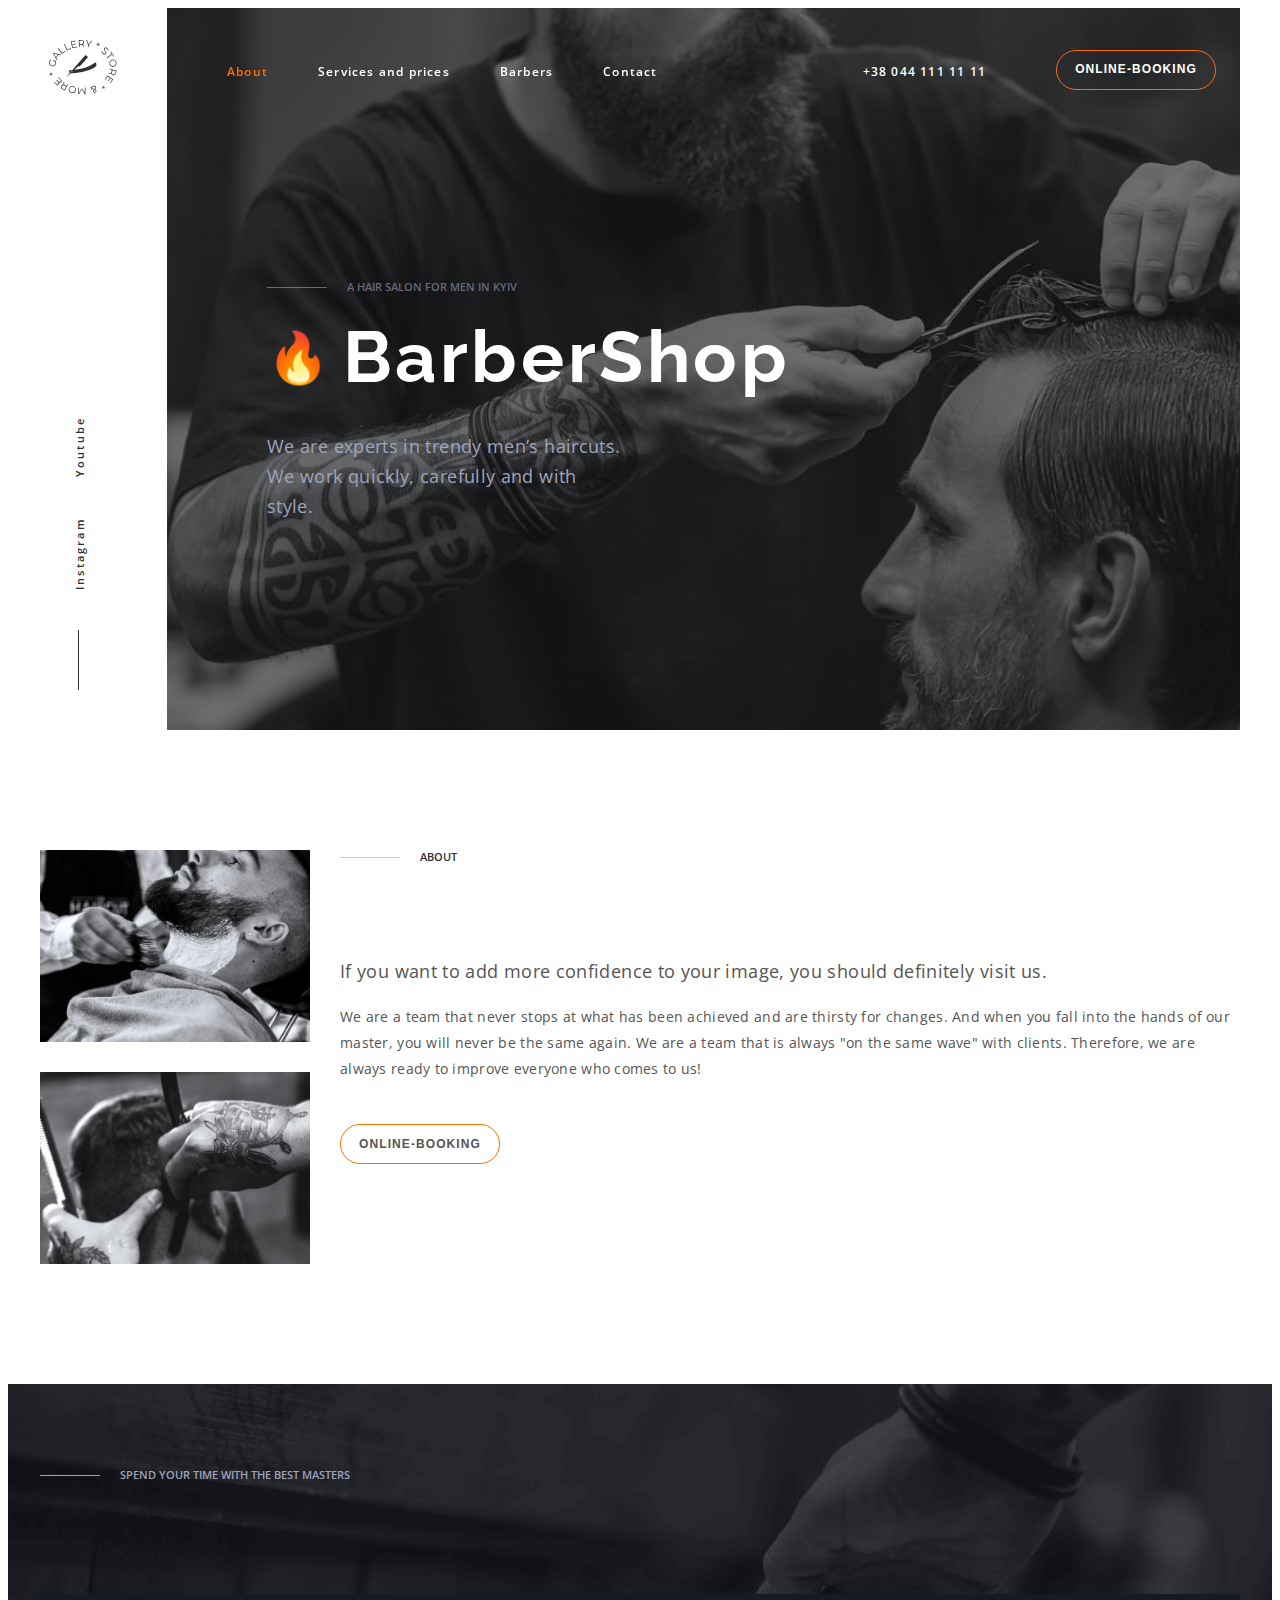
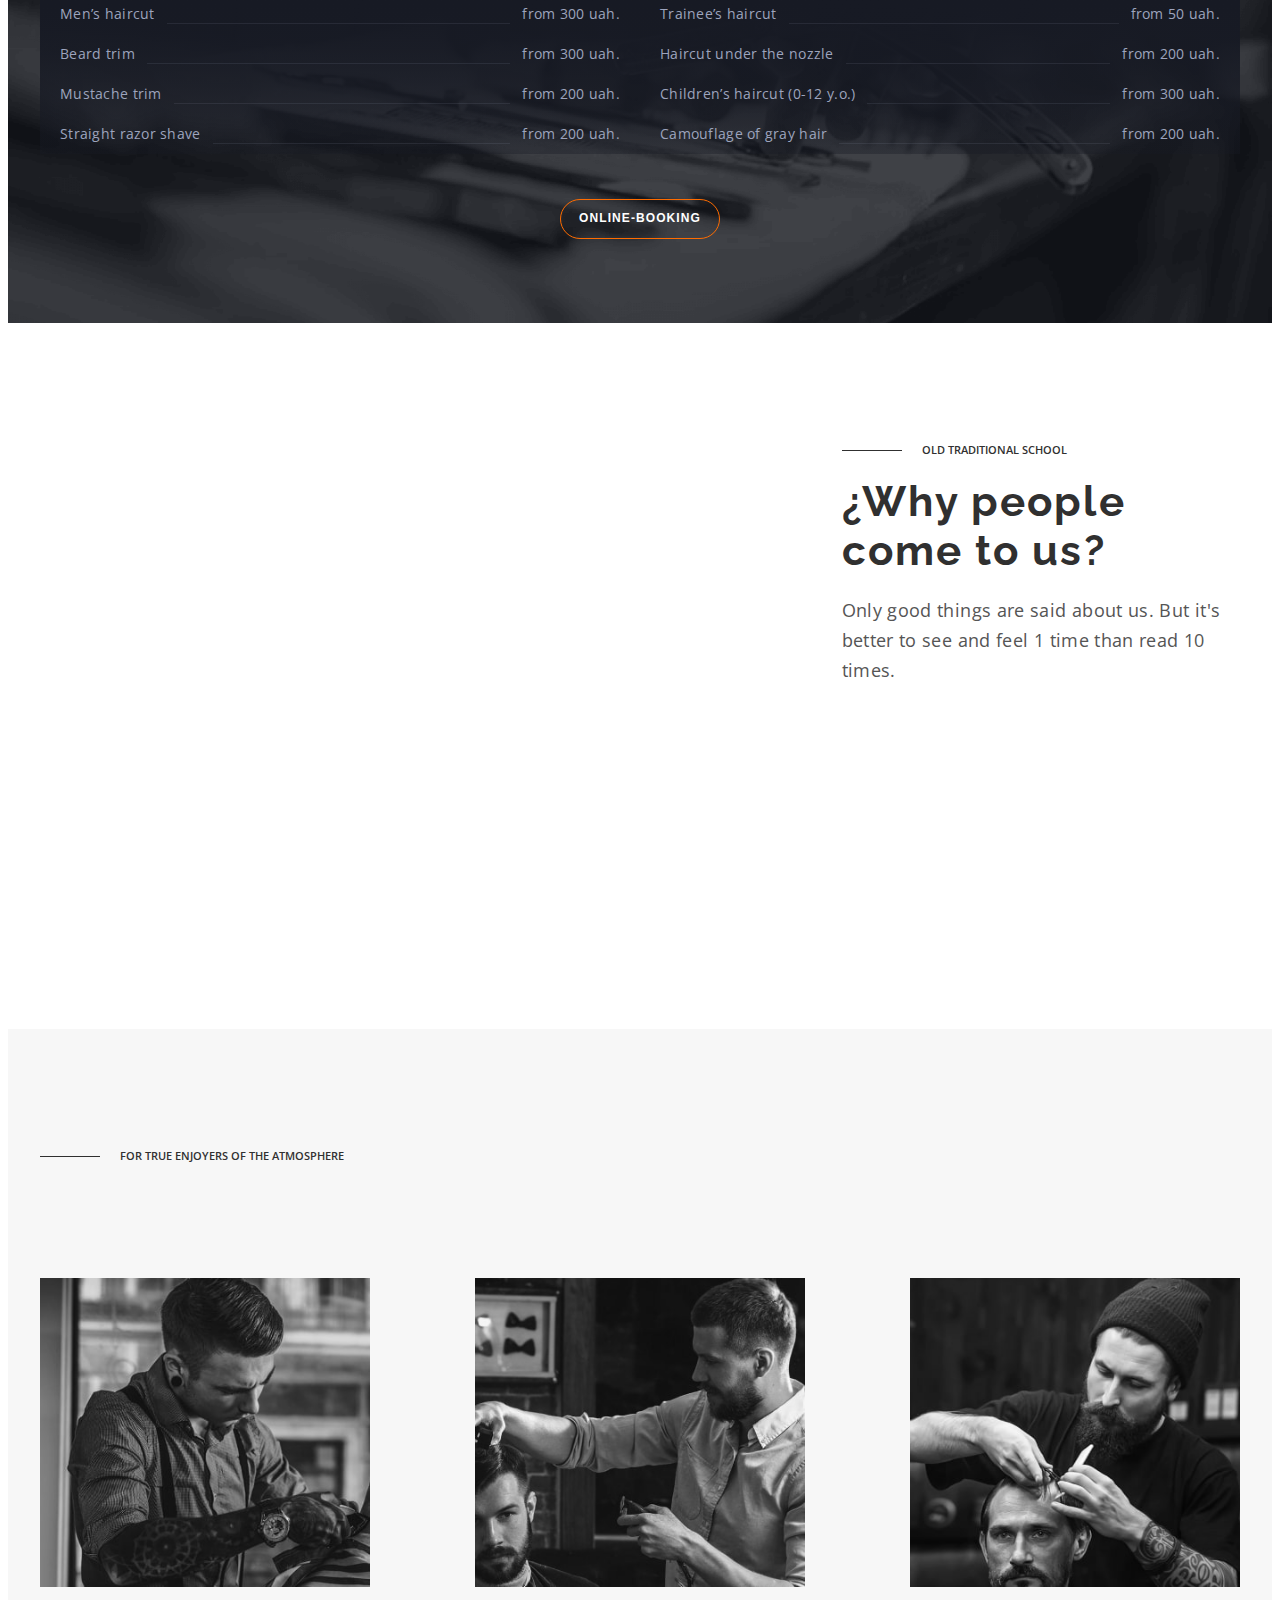
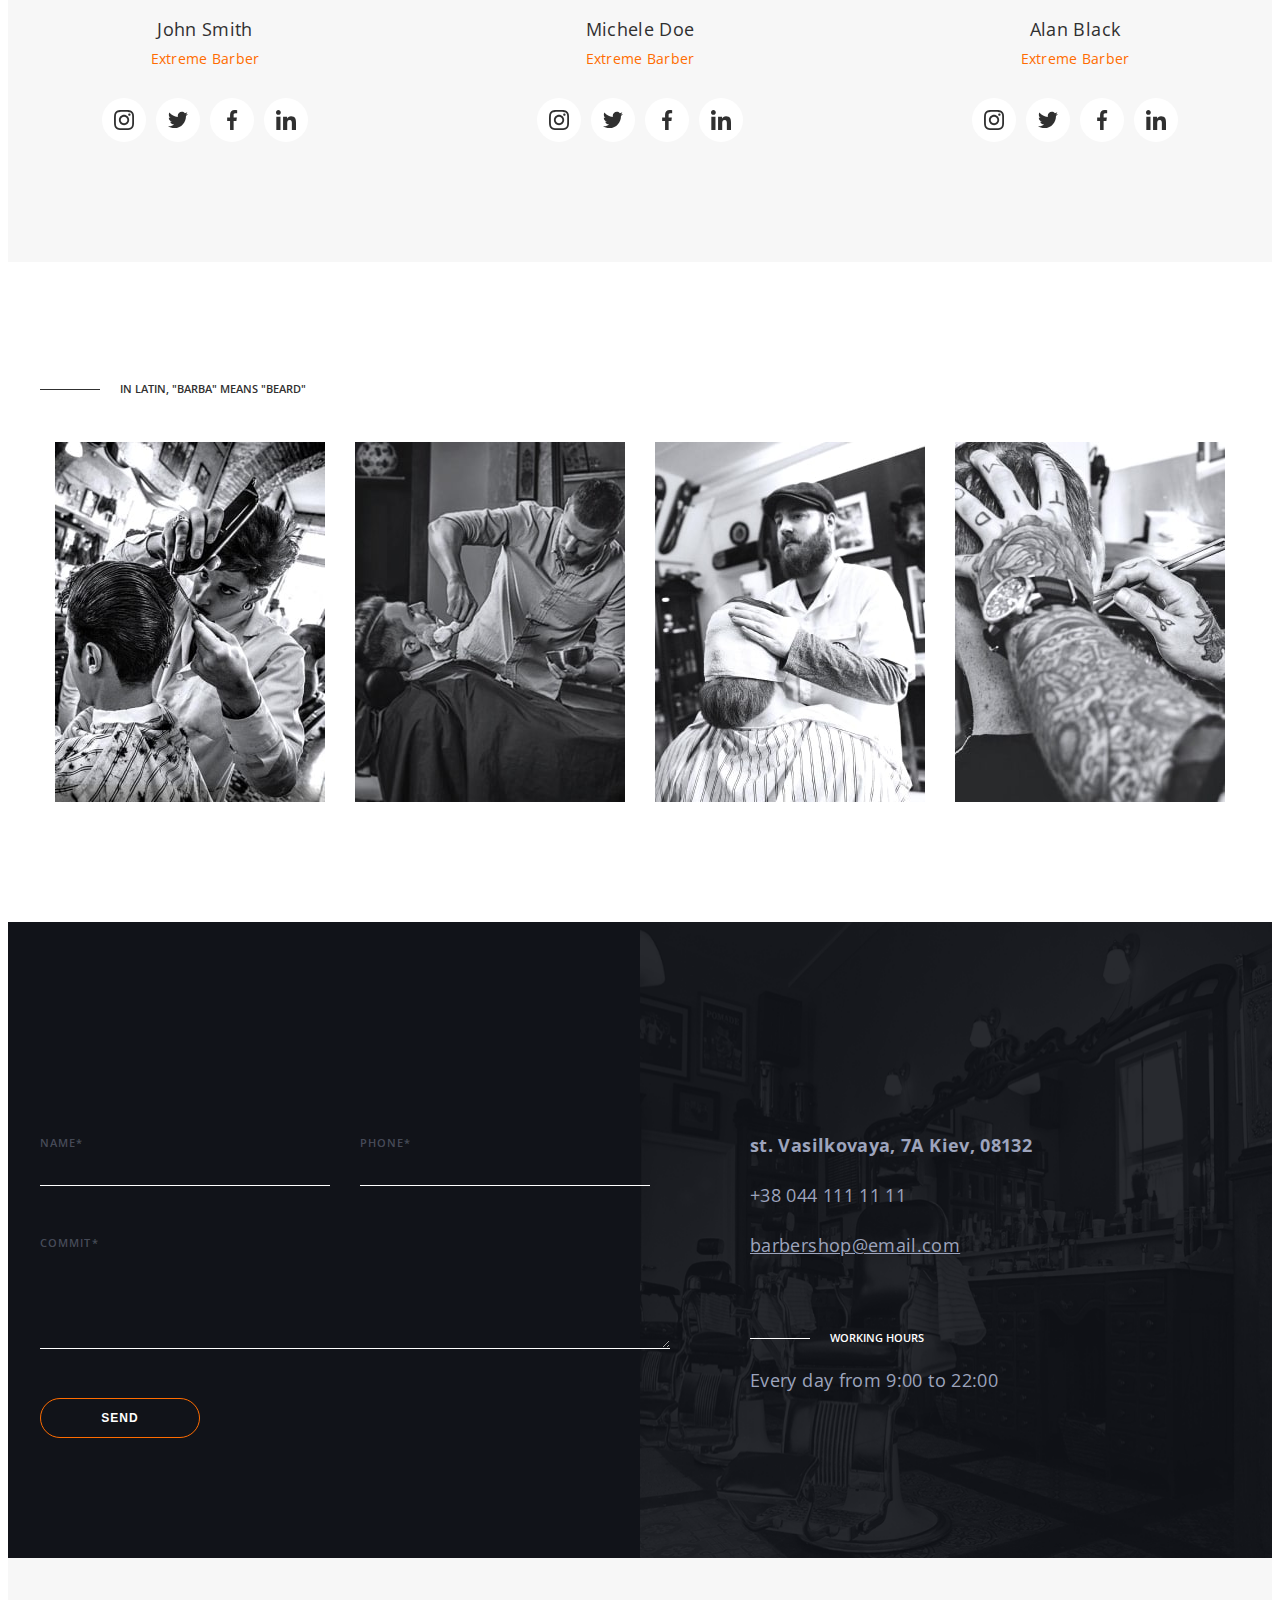
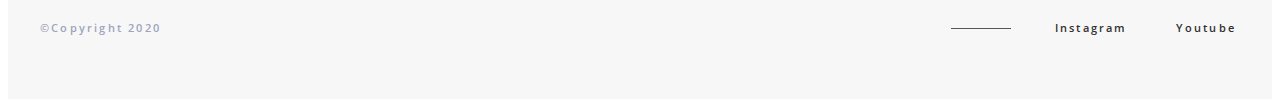
==== commit 4f310b5e: "adaptive" ====
--- a/index.html
+++ b/index.html
@@ -22,18 +22,6 @@
     <link rel="stylesheet" href="./css/main.min.css" />
   </head>
   <body>
-    <button class="open" data-mobile-open>O</button>
-
-    <div class="modal-mobile is-hidden" data-mobile>
-        <button class="close" data-mobile-close>O</button>
-        <p>
-          Lorem ipsum dolor sit amet consectetur adipisicing elit. Illo tenetur
-          perspiciatis nobis error? Quod repellendus saepe, obcaecati sunt
-          dolorem illo nulla modi odit? Totam nulla ratione veritatis illum,
-          nobis eveniet!
-        </p>
-    </div>
-
     <!-- HEADER -->
     <header class="header header__frame">
       <div class="container header__container">
@@ -76,8 +64,72 @@
             </li>
           </ul>
         </nav>
+        <button class="open" data-mobile-open>
+          <svg width="40" height="40">
+            <use href="./images/symbol-defs.svg#mobile-open"></use>
+          </svg>
+        </button>
       </div>
     </header>
+    <div class="modal-mobile is-hidden" data-mobile>
+      <div class="container-mobile">
+        <button class="close" data-mobile-close>
+          <svg width="40" height="40">
+            <use href="./images/symbol-defs.svg#mobile-close"></use>
+          </svg>
+        </button>
+        <div class="mobile-frame">
+          <ul class="mobile-frame__list">
+            <li class="mobile-frame__item">
+              <a class="mobile-frame__link link current" href="#About">About</a>
+            </li>
+            <li class="mobile-frame__item">
+              <a class="mobile-frame__link link" href="#Services"
+                >Services and prices</a
+              >
+            </li>
+            <li class="mobile-frame__item">
+              <a class="mobile-frame__link link" href="#Barbers">Barbers</a>
+            </li>
+            <li class="mobile-frame__item">
+              <a class="mobile-frame__link link" href="#Contact">Contact</a>
+            </li>
+          </ul>
+          <ul class="mobile-frame__contact">
+            <li>
+              <a
+                class="mobile-frame__link navigation-list__tel link"
+                href="tel:+380441111111"
+                >+38 044 111 11 11</a
+              >
+            </li>
+            <li>
+              <button class="btn btn__header btn__mobile">Online-booking</button>
+            </li>
+          </ul>
+                      <ul class="mobile-list">
+              <li class="mobile-list__item">
+                <a
+                  class="mobile-list__link link"
+                  href="https://www.instagram.com/"
+                  target="_blank"
+                  rel="noopener noreferrer nofollow"
+                  >Instagram</a
+                >
+              </li>
+              <li class="mobile-list__item">
+                <a
+                  class="mobile-list__link link"
+                  href="https://www.youtube.com/"
+                  target="_blank"
+                  rel="noopener noreferrer nofollow"
+                  >Youtube</a
+                >
+              </li>
+            </ul>
+        </div>
+      </div>
+    </div>
     <!-- MAIN -->
     <main>
       <!-- SECTION HERO -->
@@ -695,6 +747,8 @@
     </script>
     <script src="./js/mobile.js"></script>
     <script src="https://unpkg.com/aos@2.3.1/dist/aos.js"></script>
-    AOS.init();
+    <script>
+      AOS.init();
+    </script>
   </body>
 </html>
--- a/css/main.min.css
+++ b/css/main.min.css
@@ -1 +1 @@
-body{font-family:OpenSans-Regular400;font-family:"Open Sans",sans-serif;background-color:var(--bodycolor)}p,h1,h2,h3,h4,h5,h6{margin:0}ul,ol{margin:0;padding-left:0}button{cursor:pointer;margin:0;padding:0}img{display:block}a{text-decoration:none}ul{list-style:none}.no-scroll{overflow:hidden}@font-face{font-family:OpenSans-Regular400;src:url(./fonts/Open_Sans/static/OpenSans-Regular.ttf)}@font-face{font-family:OpenSans-SemiBold600;src:url(./fonts/Open_Sans/static/OpenSans-SemiBold.ttf)}@font-face{font-family:OpenSans-Bolt700;src:url(./fonts/Open_Sans/static/OpenSans-Bold.ttf)}@font-face{font-family:Raleway-Bolt700;src:url(./fonts/Raleway/static/Raleway-Bold.ttf)}:root{--body-color: #e5e5e5;--white-color: #ffffff;--barbers-section: #f7f7f7;--hover-color: #ff6c00;--accent-color: #ff6c00;--second-color: #9da4bd;--text-color: #303030;--title-color: #303030;--text-color-secondary: #555555;--font-weight600: 600;--font-weight700: 700}.container{width:100%;margin:0 auto;padding:0}@media screen and (min-width: 480px){.container{padding-right:15px;padding-left:15px}}@media screen and (min-width: 768px){.container{width:768px}}@media screen and (min-width: 1200px){.container{width:1200px}}.visually-hidden{position:absolute;width:1px;height:1px;margin:-1px;border:0;padding:0;white-space:nowrap;-webkit-clip-path:inset(100%);clip-path:inset(100%);clip:rect(0 0 0 0);overflow:hidden}.link{transition:color 250ms linear}.link:hover,.link:focus{color:var(--hover-color)}.link :active{color:#f18132}.btn{font-weight:600;font-size:12px;line-height:1.33;letter-spacing:.09em;text-transform:uppercase;cursor:pointer;min-width:160px;height:40px;border:1px solid #ff6c00;color:var(--white-color);background-color:inherit;border-radius:25px;transition:color 250ms linear,background-color 250ms linear}.btn:hover,.btn:focus{border-radius:25px;background-color:var(--accent-color);color:var(--white-color)}.btn:active{background-color:#f18132}@media screen and (min-width: 768px){.btn__header{margin-bottom:20px}}@media screen and (min-width: 1200px){.btn__header{margin:0}}.btn__about{color:var(--text-color-secondary)}.btn__prices{display:block;margin:0 auto}.btn__footer{padding:12px 38px;margin-top:44px}.open{position:relative;display:block;margin-left:auto;width:40px;height:40px;background-color:blue}.modal-mobile{position:absolute;height:100vh;background-color:red;z-index:99;top:0;left:40%;transform:translateX(0);transition:transform 450ms linear,visibility 450ms linear,opacity 450ms linear}.modal-mobile.is-hidden{transform:translateX(90%);opacity:1}.close{width:40px;height:40px;background-color:#ff0}.header__frame{position:absolute;width:100%;padding-top:32px;padding-bottom:32px}.header__container{display:flex;align-items:center}.navigation{display:none}@media screen and (min-width: 768px){.navigation{display:flex;align-items:baseline}}.navigation__logo{cursor:pointer}.navigation__icon{fill:var(--title-color);transition:fill 250ms linear}.navigation__icon:hover,.navigation__icon:focus{fill:var(--hover-color)}@media screen and (max-width: 767px){.navigation__icon{fill:#fff}}.navigation-list__data{display:flex;align-items:center;margin-left:100px;gap:30px}@media screen and (max-width: 1199px){.navigation-list__data{display:flex;margin-left:30px}}.navigation-list__contact{display:flex;flex-direction:column-reverse}@media screen and (max-width: 1199px){.navigation-list__contact{margin-left:25px}}@media screen and (min-width: 1200px){.navigation-list__contact{align-items:center;flex-direction:row;margin-left:185px}}.navigation-list__link.current{color:var(--hover-color)}.navigation-list__link{font-weight:600;font-size:12px;line-height:1.33;letter-spacing:.1em;color:var(--white-color);padding:10px 10px}@media screen and (min-width: 1200px){.navigation-list__tel{margin-right:60px}}.hero{background-color:#fff}.hero__container{padding:0}@media screen and (min-width: 768px){.hero__container{display:flex}}.hero__network{display:none;width:100%;align-items:flex-end;padding-left:27px;padding-bottom:40px;width:100px}@media screen and (min-width: 768px){.hero__network{display:flex}}.hero-list{transform-origin:bottom left;transform:rotate(-90deg) translateY(100%);display:flex;align-items:center;gap:40px}.hero-list::before{content:"";width:60px;height:1px;background-color:var(--text-color)}.hero-list__link{font-weight:600;font-size:11px;line-height:1.36;letter-spacing:.2em;color:var(--text-color)}.hero-frame__fon{flex-grow:1;padding:272px 100px 208px 100px;background-color:rgba(25,28,38,.2);background-image:linear-gradient(rgba(25, 28, 38, 0.2), rgba(25, 28, 38, 0.2)),url(../images/Slider3.jpg);background-repeat:no-repeat;background-position:center;background-size:cover}.hero-frame__texttop{display:flex;align-items:center;gap:20px;font-weight:600;font-size:11px;line-height:1.36;text-transform:uppercase;margin-bottom:20px;color:rgba(157,164,189,.6)}.hero-frame__texttop::before{content:"";width:60px;height:1px;background-color:rgba(157,164,189,.6)}.hero-frame__title{display:flex;align-items:center;gap:10px;font-family:"Raleway",sans-serif;font-weight:700;font-size:30px;line-height:1.18;letter-spacing:.05em;margin-bottom:32px;color:#fff}@media screen and (min-width: 480px){.hero-frame__title{font-size:45px}}@media screen and (min-width: 768px){.hero-frame__title{font-size:72px}}.hero-frame__title::before{content:"🔥";font-size:50px;background-size:contain}.hero-frame__textbot{font-size:18px;line-height:1.66;letter-spacing:.02em;max-width:360px;color:var(--second-color)}.about{padding:84px 0;background-color:var(--white-color)}@media screen and (min-width: 768px){.about{padding:120px 0px}}.about__container{display:flex;gap:30px}.about__list{display:none}@media screen and (min-width: 768px){.about__list{display:inline-flex;flex-direction:column;row-gap:30px}}.about__list__list li{width:30px;display:inline-flex;flex-direction:column}.about__list__list li{width:30px;display:inline-flex;flex-direction:column}.about__list__list img{width:100%}.about__texttop{display:flex;justify-content:flex-start;align-items:center;font-family:Open Sans;gap:20px;font-weight:600;font-size:11px;line-height:1.36;text-transform:uppercase;margin-bottom:25px;color:var(--text-color)}.about__texttop::before{content:"";width:60px;height:1px;background-color:rgba(157,164,189,.6)}.about__title{font-family:"Raleway";font-weight:700;font-size:28px;letter-spacing:1.4px;margin-bottom:20px;color:var(--text-color)}@media screen and (min-width: 768px){.about__title{font-weight:700;font-size:42px;line-height:49px;letter-spacing:.05em}}.about__texttwo{font-family:Open Sans;font-size:16px;line-height:26px;letter-spacing:.32px;margin-bottom:20px;color:var(--text-color-secondary)}@media screen and (min-width: 768px){.about__texttwo{font-size:18px;letter-spacing:.02em}}.about__textbtm{font-size:14px;line-height:26px;letter-spacing:.02em;margin-bottom:42px;color:var(--text-color-secondary)}.prices{background-color:#111319;background-image:url(../images/img.png),linear-gradient(#111319, #111319);background-repeat:no-repeat;background-position:center;background-size:cover;padding:84px 0}@media screen and (min-width: 768px){.prices{padding:84px 0}}.prices .text{display:flex;align-items:center;gap:20px;font-weight:600;font-size:11px;line-height:1.36;text-transform:uppercase;margin-bottom:20px;color:var(--second-color)}.prices .text::before{content:"";width:60px;height:1px;background-color:currentColor}.prices-text{font-size:8px;line-height:1.66;letter-spacing:.02em;color:var(--second-color)}.prices-text:last-child{order:1}@media screen and (min-width: 480px){.prices-text{font-size:11px}}@media screen and (min-width: 768px){.prices-text{color:#9da4bd;font-size:14px;font-family:Open Sans;line-height:20px;letter-spacing:.28px}}.prices-block{margin-bottom:45px;background:linear-gradient(180deg, #171A24 0%, rgba(23, 26, 36, 0.2) 100%)}@media screen and (min-width: 1200px){.prices-block{display:flex;justify-content:space-between}}@media screen and (min-width: 1200px){.prices-list{width:calc((100% - 30px)/2)}}.prices-list-gradientleft{padding:10px 20px 10px 20px}@media screen and (min-width: 480px){.prices-list-gradientleft{padding:10px 40px 10px 40px}}@media screen and (min-width: 768px){.prices-list-gradientleft{background-image:linear-gradient(180deg, #171a24 0%, rgba(23, 26, 36, 0.2) 100%)}}@media screen and (min-width: 1200px){.prices-list-gradientleft{padding:10px 20px 10px 20px}}.prices-list-gradientright{padding:10px 20px 10px 20px}@media screen and (min-width: 480px){.prices-list-gradientright{padding:10px 40px 30px 40px}}@media screen and (min-width: 768px){.prices-list-gradientright{background-image:linear-gradient(180deg, #171a24 0%, rgba(23, 26, 36, 0.2) 100%)}}@media screen and (min-width: 1200px){.prices-list-gradientright{padding:10px 20px 10px 20px}}.prices-item{display:flex;align-items:flex-end;justify-content:space-between}.prices-item::before{content:"";flex-grow:1;order:1;width:100px;height:1px;margin:0 12px;background:rgba(157,164,189,.12)}.prices-item:not(:last-child){margin-bottom:20px}.prices-title{font-family:"Raleway";font-weight:700;font-size:40px;line-height:1.16;letter-spacing:.05em;margin-bottom:45px;color:var(--white-color)}.oldschool{padding:80px 0;background-color:var(--white-color)}@media screen and (min-width: 768px){.oldschool{padding:120px 0}}@media screen and (min-width: 1200px){.oldschool{display:flex}}@media screen and (min-width: 480px){.oldschool-container{display:flex;flex-direction:column-reverse;gap:130px}}@media screen and (min-width: 1200px){.oldschool-container{display:flex;flex-direction:row;padding-left:100px;gap:130px}}.oldschool-list{display:flex;flex-wrap:wrap;justify-content:center;padding-bottom:60px;background-color:#fff}@media screen and (min-width: 768px){.oldschool-list{justify-content:flex-end}}@media screen and (min-width: 1200px){.oldschool-list{justify-content:center}}.oldschool-block{max-width:500px}.oldschool-item{width:133px;height:133px;text-align:center;padding:20px 24px;background:#f7f7f7}@media screen and (min-width: 420px){.oldschool-item{width:170px}}@media screen and (min-width: 480px){.oldschool-item{width:194px}}@media screen and (min-width: 768px){.oldschool-item{width:230px}}.oldschool-item:nth-child(odd){margin-right:30px}.oldschool-item:nth-child(even){margin-top:30px}.oldschool-span{font-weight:700;font-size:42px;line-height:1.35;text-align:center;letter-spacing:.05em;color:var(--text-color)}.oldschool-item-text{font-weight:600;font-size:11px;line-height:1.36;text-align:center;color:var(--text-color)}.oldschool-text{display:flex;align-items:center;gap:20px;font-weight:600;font-size:11px;line-height:1.36;text-transform:uppercase;margin-bottom:20px;color:var(--text-color)}.oldschool-text::before{content:"";width:60px;height:1px;background-color:currentColor}.oldschool-title{font-family:"Raleway";font-weight:700;font-size:42px;max-width:430px;line-height:1.16;letter-spacing:.05em;margin-bottom:20px;color:var(--text-color)}.oldschool-text-buttom{font-size:18px;line-height:1.66;letter-spacing:.02em;color:var(--text-color-secondary)}.barbers{padding:80px 0;background-color:var(--barbers-section)}@media screen and (min-width: 768px){.barbers{padding:120px 0}}.barbers-text{display:flex;align-items:center;gap:20px;font-weight:600;font-size:11px;line-height:1.36;text-transform:uppercase;margin-bottom:20px;color:var(--text-color)}.barbers-text::before{content:"";width:60px;height:1px;background-color:currentColor}.barbers-title{font-family:"Raleway";font-weight:700;font-size:42px;line-height:1.16;letter-spacing:.05em;margin-bottom:45px;color:var(--text-color)}.barbers-list{margin-right:auto;justify-content:space-between}@media screen and (min-width: 1200px){.barbers-list{display:flex;gap:30px}}.barbers-block-overlame{position:relative;margin-bottom:30px;overflow:hidden}.barbers-block-overlame img{width:100%;max-width:450px;margin-right:auto;margin-left:auto}@media screen and (min-width: 1200px){.barbers-block-overlame img{max-width:330px}}.barber-text-overlame{position:absolute;width:100%;top:0;height:0;height:100%;font-size:14px;line-height:1.35;letter-spacing:.02em;color:#fff;padding:10px;background-color:rgba(255,106,0,.6784313725);transform:translateY(100%);transition:transform 250ms linear;overflow:scroll}.barbers-item:hover .barber-text-overlame{transform:translateY(0%)}.barbers-title-two{font-weight:400;font-size:18px;line-height:1.38;text-align:center;letter-spacing:.02em;margin-bottom:8px;color:var(--text-color)}.barbers-text-two{font-size:14px;line-height:1.35;text-align:center;letter-spacing:.02em;margin-bottom:30px;color:var(--accent-color)}.barbers-list-network{display:flex;gap:10px;justify-content:center}.barbers-link{width:44px;height:44px;border-radius:50%;background-color:#fff;display:flex;justify-content:center;align-items:center;fill:var(--title-color);transition:fill 250ms linear,background-color 250ms linear}.barbers-link:hover,.barbers-link:focus{fill:#fff;background-color:var(--hover-color)}.barbers-icon{fill:inherit}.photos{padding:80px 0;background-color:var(--white-color)}@media screen and (min-width: 1200px){.photos{padding:120px 0}}.photos-text{display:flex;align-items:center;gap:20px;font-weight:600;font-size:11px;line-height:1.36;text-transform:uppercase;margin-bottom:45px;color:var(--text-color)}.photos-text::before{content:"";width:60px;height:1px;background-color:currentColor}.photos-list{display:flex;flex-wrap:wrap;justify-content:center;gap:30px}@media screen and (min-width: 768px){.photos-list{gap:30px}}.photos-item img{display:flex;margin-right:auto;margin-left:auto}@media screen and (min-width: 480px){.photos-item img{width:330px;height:360px}}@media screen and (min-width: 1200px){.photos-item img{width:270px;height:360px}}.section-contacts{background-color:#111319;background-image:url(../images/Bg.png);background-repeat:no-repeat;background-position:right;background-size:50% 100%;padding:80px 0}@media screen and (min-width: 1200px){.section-contacts{padding:120px 0}}@media screen and (min-width: 1200px){.contacts-container{display:flex}}.left-contacts{flex-grow:1}@media screen and (max-width: 1199px){.left-contacts{width:100%}}.left-contacts-title{font-family:"Raleway";font-weight:700;font-size:42px;line-height:1.16;letter-spacing:.05em;color:var(--white-color);margin-bottom:44px}.form-booking{margin-bottom:44px}@media screen and (min-width: 768px){.form-booking{display:flex;justify-content:space-between}}.form-booking-label{display:inline-block;color:rgba(157,164,189,.4);font-size:11px;font-family:Open Sans;font-weight:600;letter-spacing:1.1px;text-transform:uppercase}@media screen and (max-width: 767px){.form-booking-label{display:flex;align-items:baseline}}@media screen and (min-width: 1200px){.form-booking-label:not(:last-child){margin-right:30px}}.form-booking-label input{width:270px;padding:10px;background-color:rgba(0,0,0,0);border:0;border-bottom:1px solid #fff;color:#fff;outline:none}@media screen and (max-width: 767px){.form-booking-label input{width:100%}}.form-booking-label:focus-within,.form-commit-label:focus-within{color:#fff}.form-commit-label{color:rgba(157,164,189,.4);font-size:11px;font-family:Open Sans;font-weight:600;letter-spacing:1.1px;text-transform:uppercase}.form-commit-label textarea{width:100%;min-height:76px;background-color:rgba(0,0,0,0);border:0;padding:10px;border-bottom:1px solid #fff;color:#fff;font-size:11px;font-family:Open Sans;font-weight:600;letter-spacing:1.1px;text-transform:uppercase;outline:none}@media screen and (max-width: 1199px){.address{margin-top:30px}}.right-contacts{flex-grow:1}@media screen and (min-width: 1200px){.right-contacts{width:785px;display:flex;flex-direction:column;padding-left:100px}}.contacts-title{font-family:"Raleway";font-weight:700;font-size:42px;line-height:1.16;letter-spacing:.05em;margin-bottom:40px;color:#fff}.address-item{margin-top:20px}.address-link{font-style:normal;font-size:18px;line-height:1.66;letter-spacing:.02em;color:var(--second-color)}.underline-email{text-decoration:underline}.location{font-weight:700}.address-text-work{display:flex;align-items:center;gap:20px;font-weight:600;font-size:11px;line-height:1.36;text-transform:uppercase;margin-top:70px;color:var(--white-color)}.address-text-work::before{content:"";width:60px;height:1px;background-color:currentColor}.address-text-time{font-size:18px;line-height:1.66;letter-spacing:.02em;margin-top:20px;color:var(--second-color)}.backdrop{position:fixed;top:0;left:0;width:100%;height:100%;background-color:rgba(157,164,189,.4705882353);transition:opacity 300ms linear,visibility 300ms linear}.is-hidden{opacity:0;visibility:hidden;pointer-events:none}.modal{position:absolute;top:50%;left:50%;width:520px;padding:40px;background-color:#fff;transform:translate(-50%, -50%) scaleY(1);transition:transform 300ms linear;border:1px solid var(--hover-color)}.backdrop.is-hidden .modal{transform:translate(-50%, -50%) scaleY(0)}.modal__btn{position:absolute;top:10px;right:10px;width:40px;height:40px;border:2px solid var(--hover-color);color:var(--text-color-secondary);margin:0;padding:0;border-radius:50%;transform:scale(1)}.modal__btn:hover{transform:scale(1.1)}.modal__text{color:var(--text-color-secondary);text-align:center;font-size:20px;font-family:Roboto;font-weight:700;letter-spacing:.6px;margin-bottom:40px}.form__frame{position:relative;margin-bottom:30px}.form__input{position:relative;color:var(--text-color);font-size:14px;font-family:Roboto;line-height:24px;width:100%;padding:10px 30px;border-radius:4px;border:1px solid rgba(33,33,33,.2);outline:none}.form__input:focus{border:1px solid var(--hover-color)}.form__input:focus+.form-label{transform:translateY(-40px)}.form__input:not(:-moz-placeholder-shown)+.form-label{transform:translateY(-40px)}.form__input:not(:-ms-input-placeholder)+.form-label{transform:translateY(-40px)}.form__input:not(:placeholder-shown)+.form-label{transform:translateY(-40px)}.form__label{position:absolute;top:50%;left:0;color:#757575;font-size:12px;font-family:Roboto;letter-spacing:.12px;transform:translateY(-50%);padding-left:10px}.form__texarea{margin-bottom:5px}.form textarea{resize:none}.form .btn__form{background-color:#ff6c00;transition:color 250ms linear,background-color 250ms linear}.form .btn__form:hover,.form .btn__form:focus{background-color:var(--white-color);color:var(--text-color-secondary)}.form .btn__form:active{background-color:#f9f5f2}.form__check{color:#757575;font-size:12px;font-family:Roboto;letter-spacing:.12px}.form__check span{border-radius:4px}.form__link{text-decoration:underline}.form__icon{width:12px;height:12px;border-radius:2px;border:1px solid var(--text-color-secondary);fill:rgba(0,0,0,0)}.form__accept:checked+.form__check span .form__icon{background-color:#ff6c00;border:none;fill:#fff}footer{background-color:var(--barbers-section)}.footer{padding:55px 15px}@media screen and (min-width: 480px){.footer{display:flex;justify-content:space-between;align-items:baseline;align-items:center}}.footer-text{font-weight:600;font-size:11px;line-height:1.36;letter-spacing:.2em;color:var(--second-color)}.footer-list{display:flex;align-items:center;gap:40px}.footer-list::before{content:"";width:60px;height:1px;background-color:#555}.footer-item{display:flex}.footer-item .link{padding:8px 4px}.footer-item a{font-weight:600;font-size:11px;line-height:1.36;letter-spacing:.2em;color:var(--text-color)}/*# sourceMappingURL=main.min.css.map */+body{font-family:OpenSans-Regular400;font-family:"Open Sans",sans-serif;background-color:var(--bodycolor)}p,h1,h2,h3,h4,h5,h6{margin:0}ul,ol{margin:0;padding-left:0}button{cursor:pointer;margin:0;padding:0}img{display:block}a{text-decoration:none}ul{list-style:none}.no-scroll{overflow:hidden}@font-face{font-family:OpenSans-Regular400;src:url(./fonts/Open_Sans/static/OpenSans-Regular.ttf)}@font-face{font-family:OpenSans-SemiBold600;src:url(./fonts/Open_Sans/static/OpenSans-SemiBold.ttf)}@font-face{font-family:OpenSans-Bolt700;src:url(./fonts/Open_Sans/static/OpenSans-Bold.ttf)}@font-face{font-family:Raleway-Bolt700;src:url(./fonts/Raleway/static/Raleway-Bold.ttf)}:root{--body-color: #e5e5e5;--white-color: #ffffff;--barbers-section: #f7f7f7;--hover-color: #ff6c00;--accent-color: #ff6c00;--second-color: #9da4bd;--text-color: #303030;--title-color: #303030;--text-color-secondary: #555555;--font-weight600: 600;--font-weight700: 700}.container{width:100%;margin:0 auto;padding:0}@media screen and (min-width: 480px){.container{padding-right:15px;padding-left:15px}}@media screen and (min-width: 768px){.container{width:768px}}@media screen and (min-width: 1200px){.container{width:1200px}}.visually-hidden{position:absolute;width:1px;height:1px;margin:-1px;border:0;padding:0;white-space:nowrap;-webkit-clip-path:inset(100%);clip-path:inset(100%);clip:rect(0 0 0 0);overflow:hidden}.link{transition:color 250ms linear}.link:hover,.link:focus{color:var(--hover-color)}.link :active{color:#f18132}.btn{font-weight:600;font-size:12px;line-height:1.33;letter-spacing:.09em;text-transform:uppercase;cursor:pointer;min-width:160px;height:40px;border:1px solid #ff6c00;color:var(--white-color);background-color:inherit;border-radius:25px;transition:color 250ms linear,background-color 250ms linear}.btn:hover,.btn:focus{border-radius:25px;background-color:var(--accent-color);color:var(--white-color)}.btn:active{background-color:#f18132}@media screen and (min-width: 768px){.btn__header{margin-bottom:20px}}@media screen and (min-width: 1200px){.btn__header{margin:0}}.btn__about{color:var(--text-color-secondary)}.btn__prices{display:block;margin:0 auto}.btn__footer{padding:12px 38px;margin-top:44px}.open{position:relative;display:block;margin-left:auto;width:40px;height:40px;background-color:rgba(0,0,0,0);border:0;fill:#fff}@media screen and (min-width: 768px){.open{display:none}}.btn__mobile{color:#303030;font-size:12px;font-weight:600;line-height:normal;letter-spacing:1.08px;text-transform:uppercase}.header__frame{position:absolute;width:100%;padding-top:32px;padding-bottom:32px}.header__container{display:flex;align-items:center}.navigation{display:none}@media screen and (min-width: 768px){.navigation{display:flex;align-items:baseline}}.navigation__logo{cursor:pointer}.navigation__icon{fill:var(--title-color);transition:fill 250ms linear}.navigation__icon:hover,.navigation__icon:focus{fill:var(--hover-color)}@media screen and (max-width: 767px){.navigation__icon{fill:#fff}}.navigation-list__data{display:flex;align-items:center;margin-left:100px;gap:30px}@media screen and (max-width: 1199px){.navigation-list__data{display:flex;margin-left:30px}}.navigation-list__contact{display:flex;flex-direction:column-reverse}@media screen and (max-width: 1199px){.navigation-list__contact{margin-left:25px}}@media screen and (min-width: 1200px){.navigation-list__contact{align-items:center;flex-direction:row;margin-left:185px}}.navigation-list__link.current{color:var(--hover-color)}.navigation-list__link{font-weight:600;font-size:12px;line-height:1.33;letter-spacing:.1em;color:var(--white-color);padding:10px 10px}@media screen and (min-width: 1200px){.navigation-list__tel{margin-right:60px}}.container-mobile{padding:40px}.modal-mobile{display:none}@media screen and (max-width: 767px){.modal-mobile{display:block;position:absolute;top:0;right:0;height:100%;opacity:1;background-color:#fff;z-index:99;left:40%;transform:translateX(0);transition:transform 450ms linear,visibility 450ms linear,opacity 450ms linear}}.close{display:block;margin-left:auto;width:40px;height:40px;background-color:rgba(0,0,0,0);fill:gray;border:0}.mobile-frame__list{margin-bottom:64px}.mobile-frame__item:not(:last-child){margin-bottom:24px}.mobile-frame__link.current{color:#ff6c00}.mobile-frame__link{color:#303030;font-size:18px;font-family:Open Sans;font-style:normal;font-weight:600;line-height:normal;letter-spacing:1.8px}.mobile-frame__contact{margin-bottom:74px}.mobile-frame__contact li:not(:last-child){margin-bottom:24px}.mobile-list{position:relative;display:flex;align-items:center;flex-direction:column;margin-left:auto}@media screen and (min-width: 480px){.mobile-list::before{content:"";position:absolute;top:9px;left:0;width:20%;height:1px;background:#303030}}.mobile-list__item:not(:last-child){margin-bottom:30px}.mobile-list__link{color:#303030;font-size:14px;font-family:Open Sans;font-style:normal;font-weight:600;line-height:normal;letter-spacing:2.8px}.hero{background-color:#fff}.hero__container{padding:0}@media screen and (min-width: 768px){.hero__container{display:flex}}.hero__network{display:none;width:100%;align-items:flex-end;padding-left:27px;padding-bottom:40px;width:100px}@media screen and (min-width: 768px){.hero__network{display:flex}}.hero-list{transform-origin:bottom left;transform:rotate(-90deg) translateY(100%);display:flex;align-items:center;gap:40px}.hero-list::before{content:"";width:60px;height:1px;background-color:var(--text-color)}.hero-list__link{font-weight:600;font-size:11px;line-height:1.36;letter-spacing:.2em;color:var(--text-color)}.hero-frame__fon{flex-grow:1;padding:272px 100px 208px 100px;background-color:rgba(25,28,38,.2);background-image:linear-gradient(rgba(25, 28, 38, 0.2), rgba(25, 28, 38, 0.2)),url(../images/Slider3.jpg);background-repeat:no-repeat;background-position:center;background-size:cover}.hero-frame__texttop{display:flex;align-items:center;gap:20px;font-weight:600;font-size:11px;line-height:1.36;text-transform:uppercase;margin-bottom:20px;color:rgba(157,164,189,.6)}.hero-frame__texttop::before{content:"";width:60px;height:1px;background-color:rgba(157,164,189,.6)}.hero-frame__title{display:flex;align-items:center;gap:10px;font-family:"Raleway",sans-serif;font-weight:700;font-size:30px;line-height:1.18;letter-spacing:.05em;margin-bottom:32px;color:#fff}@media screen and (min-width: 480px){.hero-frame__title{font-size:45px}}@media screen and (min-width: 768px){.hero-frame__title{font-size:72px}}.hero-frame__title::before{content:"🔥";font-size:50px;background-size:contain}.hero-frame__textbot{font-size:18px;line-height:1.66;letter-spacing:.02em;max-width:360px;color:var(--second-color)}.about{padding:84px 0;background-color:var(--white-color)}@media screen and (min-width: 768px){.about{padding:120px 0px}}.about__container{display:flex;gap:30px}.about__list{display:none}@media screen and (min-width: 768px){.about__list{display:inline-flex;flex-direction:column;row-gap:30px}}.about__list__list li{width:30px;display:inline-flex;flex-direction:column}.about__list__list li{width:30px;display:inline-flex;flex-direction:column}.about__list__list img{width:100%}.about__texttop{display:flex;justify-content:flex-start;align-items:center;font-family:Open Sans;gap:20px;font-weight:600;font-size:11px;line-height:1.36;text-transform:uppercase;margin-bottom:25px;color:var(--text-color)}.about__texttop::before{content:"";width:60px;height:1px;background-color:rgba(157,164,189,.6)}.about__title{font-family:"Raleway";font-weight:700;font-size:28px;letter-spacing:1.4px;margin-bottom:20px;color:var(--text-color)}@media screen and (min-width: 768px){.about__title{font-weight:700;font-size:42px;line-height:49px;letter-spacing:.05em}}.about__texttwo{font-family:Open Sans;font-size:16px;line-height:26px;letter-spacing:.32px;margin-bottom:20px;color:var(--text-color-secondary)}@media screen and (min-width: 768px){.about__texttwo{font-size:18px;letter-spacing:.02em}}.about__textbtm{font-size:14px;line-height:26px;letter-spacing:.02em;margin-bottom:42px;color:var(--text-color-secondary)}.prices{background-color:#111319;background-image:url(../images/img.png),linear-gradient(#111319, #111319);background-repeat:no-repeat;background-position:center;background-size:cover;padding:84px 0}@media screen and (min-width: 768px){.prices{padding:84px 0}}.prices .text{display:flex;align-items:center;gap:20px;font-weight:600;font-size:11px;line-height:1.36;text-transform:uppercase;margin-bottom:20px;color:var(--second-color)}.prices .text::before{content:"";width:60px;height:1px;background-color:currentColor}.prices-text{font-size:8px;line-height:1.66;letter-spacing:.02em;color:var(--second-color)}.prices-text:last-child{order:1}@media screen and (min-width: 480px){.prices-text{font-size:11px}}@media screen and (min-width: 768px){.prices-text{color:#9da4bd;font-size:14px;font-family:Open Sans;line-height:20px;letter-spacing:.28px}}.prices-block{margin-bottom:45px;background:linear-gradient(180deg, #171A24 0%, rgba(23, 26, 36, 0.2) 100%)}@media screen and (min-width: 1200px){.prices-block{display:flex;justify-content:space-between}}@media screen and (min-width: 1200px){.prices-list{width:calc((100% - 30px)/2)}}.prices-list-gradientleft{padding:10px 20px 10px 20px}@media screen and (min-width: 480px){.prices-list-gradientleft{padding:10px 40px 10px 40px}}@media screen and (min-width: 768px){.prices-list-gradientleft{background-image:linear-gradient(180deg, #171a24 0%, rgba(23, 26, 36, 0.2) 100%)}}@media screen and (min-width: 1200px){.prices-list-gradientleft{padding:10px 20px 10px 20px}}.prices-list-gradientright{padding:10px 20px 10px 20px}@media screen and (min-width: 480px){.prices-list-gradientright{padding:10px 40px 30px 40px}}@media screen and (min-width: 768px){.prices-list-gradientright{background-image:linear-gradient(180deg, #171a24 0%, rgba(23, 26, 36, 0.2) 100%)}}@media screen and (min-width: 1200px){.prices-list-gradientright{padding:10px 20px 10px 20px}}.prices-item{display:flex;align-items:flex-end;justify-content:space-between}.prices-item::before{content:"";flex-grow:1;order:1;width:100px;height:1px;margin:0 12px;background:rgba(157,164,189,.12)}.prices-item:not(:last-child){margin-bottom:20px}.prices-title{font-family:"Raleway";font-weight:700;font-size:40px;line-height:1.16;letter-spacing:.05em;margin-bottom:45px;color:var(--white-color)}.oldschool{padding:80px 0;background-color:var(--white-color)}@media screen and (min-width: 768px){.oldschool{padding:120px 0}}@media screen and (min-width: 1200px){.oldschool{display:flex}}@media screen and (min-width: 480px){.oldschool-container{display:flex;flex-direction:column-reverse;gap:130px}}@media screen and (min-width: 1200px){.oldschool-container{display:flex;flex-direction:row;padding-left:100px;gap:130px}}.oldschool-list{display:flex;flex-wrap:wrap;justify-content:center;padding-bottom:60px;background-color:#fff}@media screen and (min-width: 768px){.oldschool-list{justify-content:flex-end}}@media screen and (min-width: 1200px){.oldschool-list{justify-content:center}}.oldschool-block{max-width:500px}.oldschool-item{width:133px;height:133px;text-align:center;padding:20px 24px;background:#f7f7f7}@media screen and (min-width: 420px){.oldschool-item{width:170px}}@media screen and (min-width: 480px){.oldschool-item{width:194px}}@media screen and (min-width: 672px)and (max-width: 719px){.oldschool-item{width:210px}}@media screen and (min-width: 720px){.oldschool-item{width:230px}}.oldschool-item:nth-child(odd){margin-right:30px}.oldschool-item:nth-child(even){margin-top:30px}.oldschool-span{font-weight:700;font-size:42px;line-height:1.35;text-align:center;letter-spacing:.05em;color:var(--text-color)}.oldschool-item-text{font-weight:600;font-size:11px;line-height:1.36;text-align:center;color:var(--text-color)}.oldschool-text{display:flex;align-items:center;gap:20px;font-weight:600;font-size:11px;line-height:1.36;text-transform:uppercase;margin-bottom:20px;color:var(--text-color)}.oldschool-text::before{content:"";width:60px;height:1px;background-color:currentColor}.oldschool-title{font-family:"Raleway";font-weight:700;font-size:42px;max-width:430px;line-height:1.16;letter-spacing:.05em;margin-bottom:20px;color:var(--text-color)}.oldschool-text-buttom{font-size:18px;line-height:1.66;letter-spacing:.02em;color:var(--text-color-secondary)}.barbers{padding:80px 0;background-color:var(--barbers-section)}@media screen and (min-width: 768px){.barbers{padding:120px 0}}.barbers-text{display:flex;align-items:center;gap:20px;font-weight:600;font-size:11px;line-height:1.36;text-transform:uppercase;margin-bottom:20px;color:var(--text-color)}.barbers-text::before{content:"";width:60px;height:1px;background-color:currentColor}.barbers-title{font-family:"Raleway";font-weight:700;font-size:42px;line-height:1.16;letter-spacing:.05em;margin-bottom:45px;color:var(--text-color)}.barbers-list{margin-right:auto;justify-content:space-between}@media screen and (min-width: 1200px){.barbers-list{display:flex;gap:30px}}.barbers-block-overlame{position:relative;margin-bottom:30px;overflow:hidden}.barbers-block-overlame img{width:100%;max-width:450px;margin-right:auto;margin-left:auto}@media screen and (min-width: 1200px){.barbers-block-overlame img{max-width:330px}}.barber-text-overlame{position:absolute;width:100%;top:0;height:0;height:100%;font-size:14px;line-height:1.35;letter-spacing:.02em;color:#fff;padding:10px;background-color:rgba(255,106,0,.6784313725);transform:translateY(100%);transition:transform 250ms linear;overflow:scroll}.barbers-item:hover .barber-text-overlame{transform:translateY(0%)}.barbers-title-two{font-weight:400;font-size:18px;line-height:1.38;text-align:center;letter-spacing:.02em;margin-bottom:8px;color:var(--text-color)}.barbers-text-two{font-size:14px;line-height:1.35;text-align:center;letter-spacing:.02em;margin-bottom:30px;color:var(--accent-color)}.barbers-list-network{display:flex;gap:10px;justify-content:center}.barbers-link{width:44px;height:44px;border-radius:50%;background-color:#fff;display:flex;justify-content:center;align-items:center;fill:var(--title-color);transition:fill 250ms linear,background-color 250ms linear}.barbers-link:hover,.barbers-link:focus{fill:#fff;background-color:var(--hover-color)}.barbers-icon{fill:inherit}.photos{padding:80px 0;background-color:var(--white-color)}@media screen and (min-width: 1200px){.photos{padding:120px 0}}.photos-text{display:flex;align-items:center;gap:20px;font-weight:600;font-size:11px;line-height:1.36;text-transform:uppercase;margin-bottom:45px;color:var(--text-color)}.photos-text::before{content:"";width:60px;height:1px;background-color:currentColor}.photos-list{display:flex;flex-wrap:wrap;justify-content:center;gap:30px}@media screen and (min-width: 768px){.photos-list{gap:30px}}.photos-item img{display:flex;margin-right:auto;margin-left:auto}@media screen and (min-width: 480px){.photos-item img{width:330px;height:360px}}@media screen and (min-width: 1200px){.photos-item img{width:270px;height:360px}}.section-contacts{background-color:#111319;background-image:url(../images/Bg.png);background-repeat:no-repeat;background-position:right;background-size:50% 100%;padding:80px 0}@media screen and (min-width: 1200px){.section-contacts{padding:120px 0}}@media screen and (min-width: 1200px){.contacts-container{display:flex}}.left-contacts{flex-grow:1}@media screen and (max-width: 1199px){.left-contacts{width:100%}}.left-contacts-title{font-family:"Raleway";font-weight:700;font-size:42px;line-height:1.16;letter-spacing:.05em;color:var(--white-color);margin-bottom:44px}.form-booking{margin-bottom:44px}@media screen and (min-width: 768px){.form-booking{display:flex;justify-content:space-between}}.form-booking-label{display:inline-block;color:rgba(157,164,189,.4);font-size:11px;font-family:Open Sans;font-weight:600;letter-spacing:1.1px;text-transform:uppercase}@media screen and (max-width: 767px){.form-booking-label{display:flex;align-items:baseline}}@media screen and (min-width: 1200px){.form-booking-label:not(:last-child){margin-right:30px}}.form-booking-label input{width:270px;padding:10px;background-color:rgba(0,0,0,0);border:0;border-bottom:1px solid #fff;color:#fff;outline:none}@media screen and (max-width: 767px){.form-booking-label input{width:100%}}.form-booking-label:focus-within,.form-commit-label:focus-within{color:#fff}.form-commit-label{color:rgba(157,164,189,.4);font-size:11px;font-family:Open Sans;font-weight:600;letter-spacing:1.1px;text-transform:uppercase}.form-commit-label textarea{width:100%;min-height:76px;background-color:rgba(0,0,0,0);border:0;padding:10px;border-bottom:1px solid #fff;color:#fff;font-size:11px;font-family:Open Sans;font-weight:600;letter-spacing:1.1px;text-transform:uppercase;outline:none}@media screen and (max-width: 1199px){.address{margin-top:30px}}.right-contacts{flex-grow:1}@media screen and (min-width: 1200px){.right-contacts{width:785px;display:flex;flex-direction:column;padding-left:100px}}.contacts-title{font-family:"Raleway";font-weight:700;font-size:42px;line-height:1.16;letter-spacing:.05em;margin-bottom:40px;color:#fff}.address-item{margin-top:20px}.address-link{font-style:normal;font-size:18px;line-height:1.66;letter-spacing:.02em;color:var(--second-color)}.underline-email{text-decoration:underline}.location{font-weight:700}.address-text-work{display:flex;align-items:center;gap:20px;font-weight:600;font-size:11px;line-height:1.36;text-transform:uppercase;margin-top:70px;color:var(--white-color)}.address-text-work::before{content:"";width:60px;height:1px;background-color:currentColor}.address-text-time{font-size:18px;line-height:1.66;letter-spacing:.02em;margin-top:20px;color:var(--second-color)}.backdrop{position:fixed;top:0;left:0;width:100%;height:100%;background-color:rgba(157,164,189,.4705882353);transition:opacity 300ms linear,visibility 300ms linear}.is-hidden{opacity:0;visibility:hidden;pointer-events:none}.modal{position:absolute;top:50%;left:50%;width:520px;padding:40px;background-color:#fff;transform:translate(-50%, -50%) scaleY(1);transition:transform 300ms linear;border:1px solid var(--hover-color)}.backdrop.is-hidden .modal{transform:translate(-50%, -50%) scaleY(0)}.modal__btn{position:absolute;top:10px;right:10px;width:40px;height:40px;border:2px solid var(--hover-color);color:var(--text-color-secondary);margin:0;padding:0;border-radius:50%;transform:scale(1)}.modal__btn:hover{transform:scale(1.1)}.modal__text{color:var(--text-color-secondary);text-align:center;font-size:20px;font-family:Roboto;font-weight:700;letter-spacing:.6px;margin-bottom:40px}.form__frame{position:relative;margin-bottom:30px}.form__input{position:relative;color:var(--text-color);font-size:14px;font-family:Roboto;line-height:24px;width:100%;padding:10px 30px;border-radius:4px;border:1px solid rgba(33,33,33,.2);outline:none}.form__input:focus{border:1px solid var(--hover-color)}.form__input:focus+.form-label{transform:translateY(-40px)}.form__input:not(:-moz-placeholder-shown)+.form-label{transform:translateY(-40px)}.form__input:not(:-ms-input-placeholder)+.form-label{transform:translateY(-40px)}.form__input:not(:placeholder-shown)+.form-label{transform:translateY(-40px)}.form__label{position:absolute;top:50%;left:0;color:#757575;font-size:12px;font-family:Roboto;letter-spacing:.12px;transform:translateY(-50%);padding-left:10px}.form__texarea{margin-bottom:5px}.form textarea{resize:none}.form .btn__form{background-color:#ff6c00;transition:color 250ms linear,background-color 250ms linear}.form .btn__form:hover,.form .btn__form:focus{background-color:var(--white-color);color:var(--text-color-secondary)}.form .btn__form:active{background-color:#f9f5f2}.form__check{color:#757575;font-size:12px;font-family:Roboto;letter-spacing:.12px}.form__check span{border-radius:4px}.form__link{text-decoration:underline}.form__icon{width:12px;height:12px;border-radius:2px;border:1px solid var(--text-color-secondary);fill:rgba(0,0,0,0)}.form__accept:checked+.form__check span .form__icon{background-color:#ff6c00;border:none;fill:#fff}footer{background-color:var(--barbers-section)}.footer{padding:55px 15px}@media screen and (min-width: 480px){.footer{display:flex;justify-content:space-between;align-items:baseline;align-items:center}}.footer-text{font-weight:600;font-size:11px;line-height:1.36;letter-spacing:.2em;color:var(--second-color)}.footer-list{display:flex;align-items:center;gap:40px}.footer-list::before{content:"";width:60px;height:1px;background-color:#555}.footer-item{display:flex}.footer-item .link{padding:8px 4px}.footer-item a{font-weight:600;font-size:11px;line-height:1.36;letter-spacing:.2em;color:var(--text-color)}/*# sourceMappingURL=main.min.css.map */